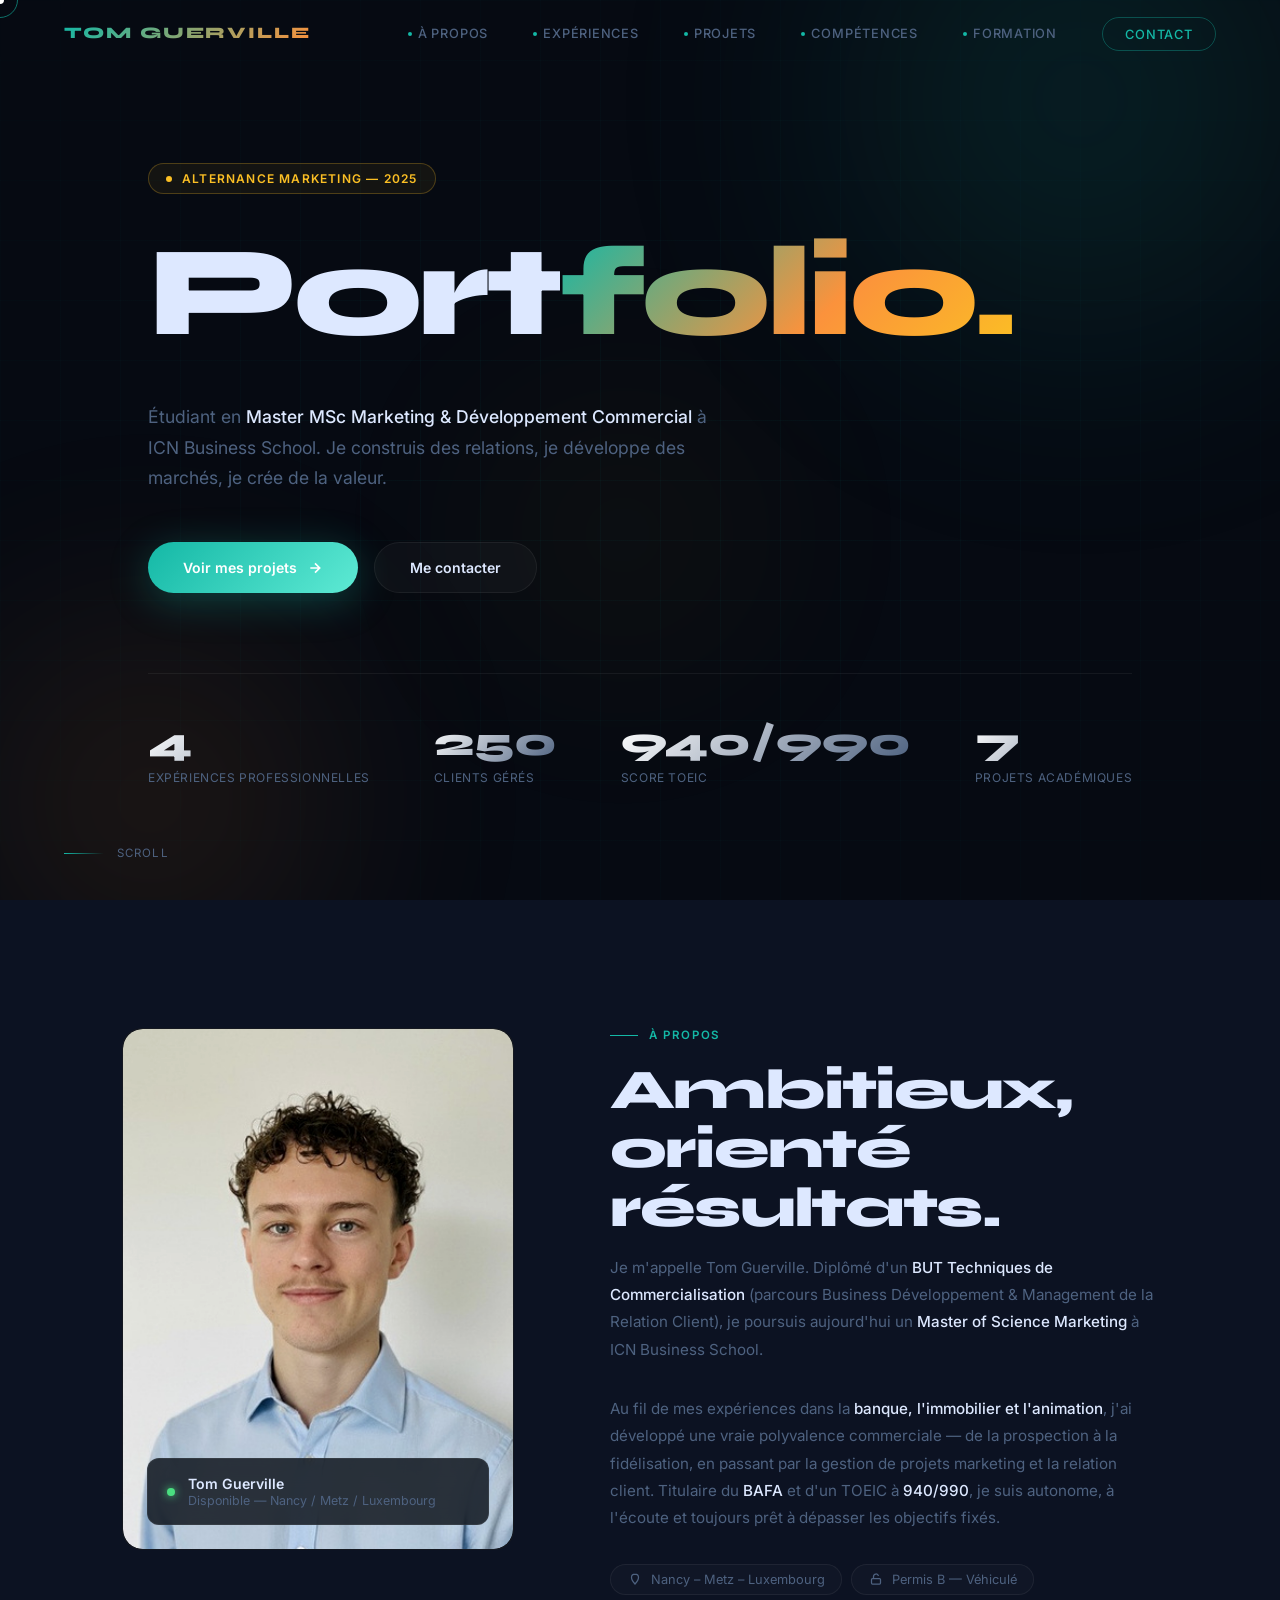
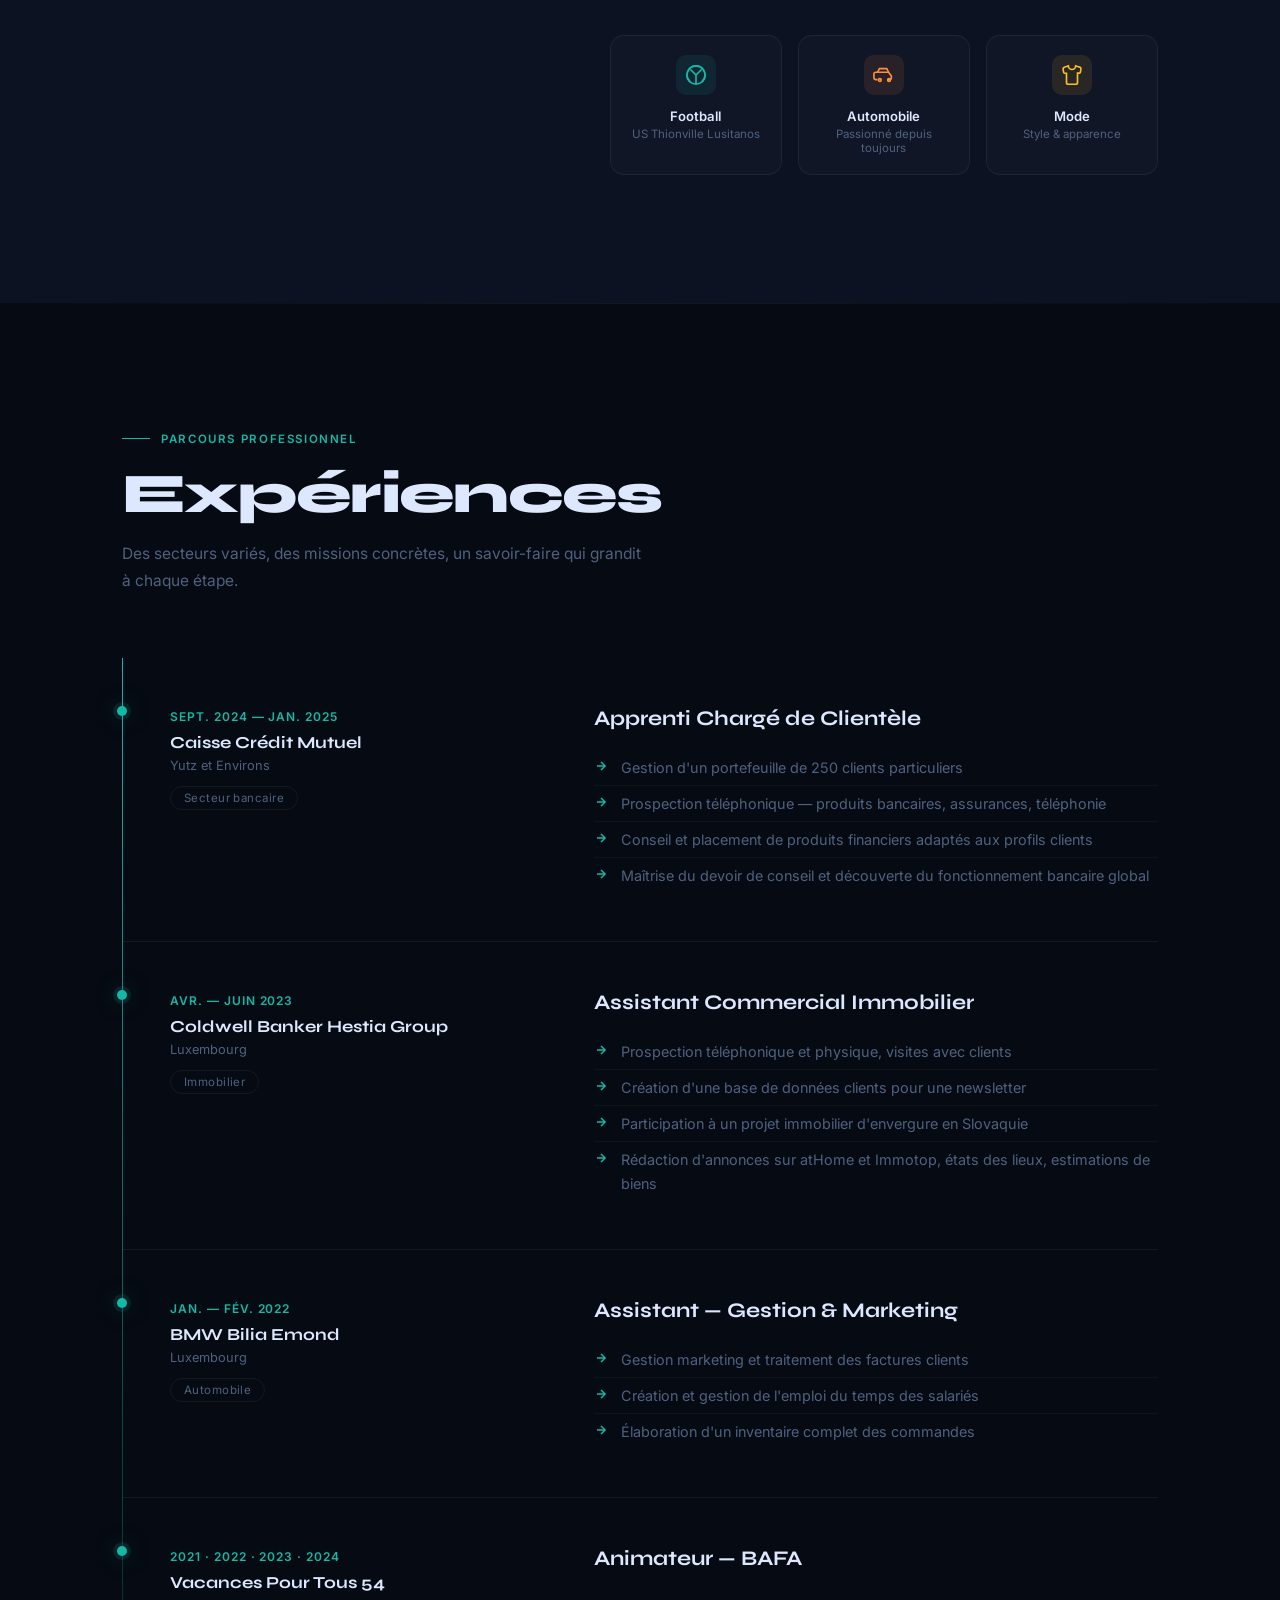
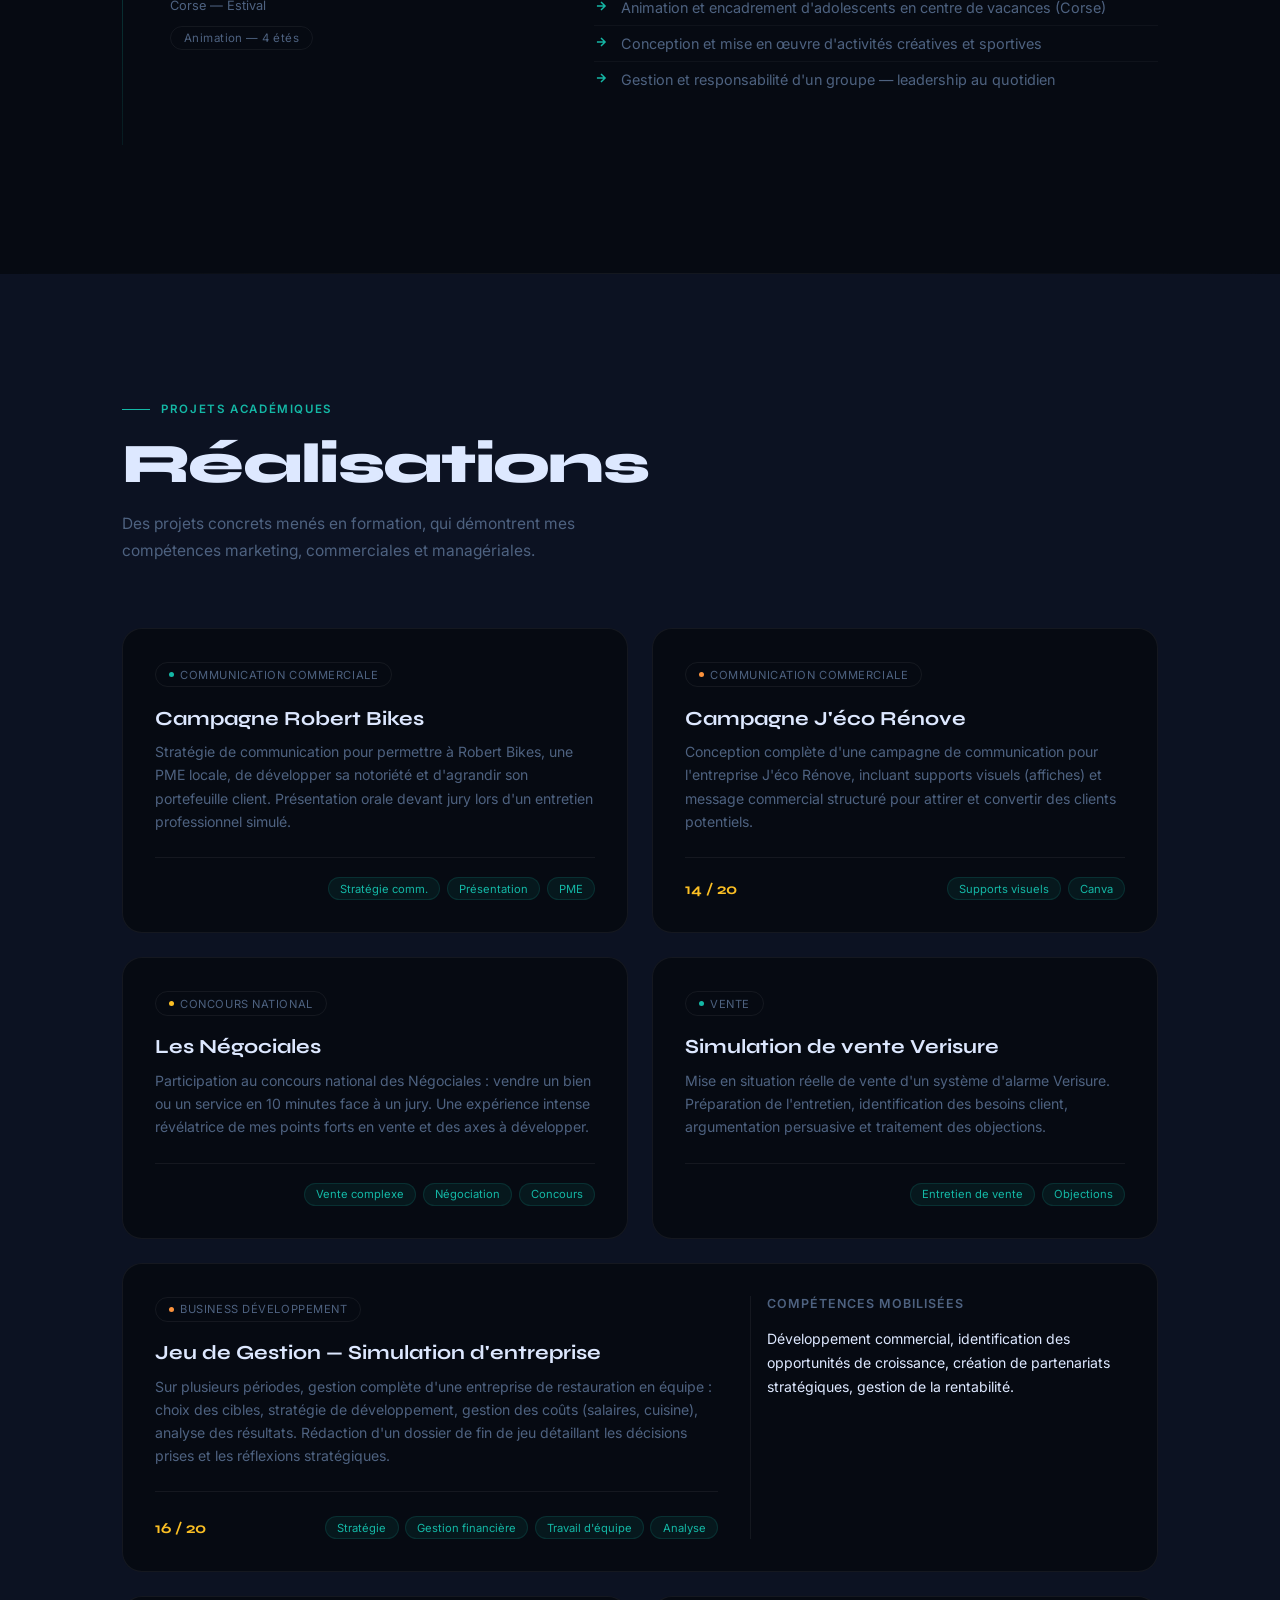
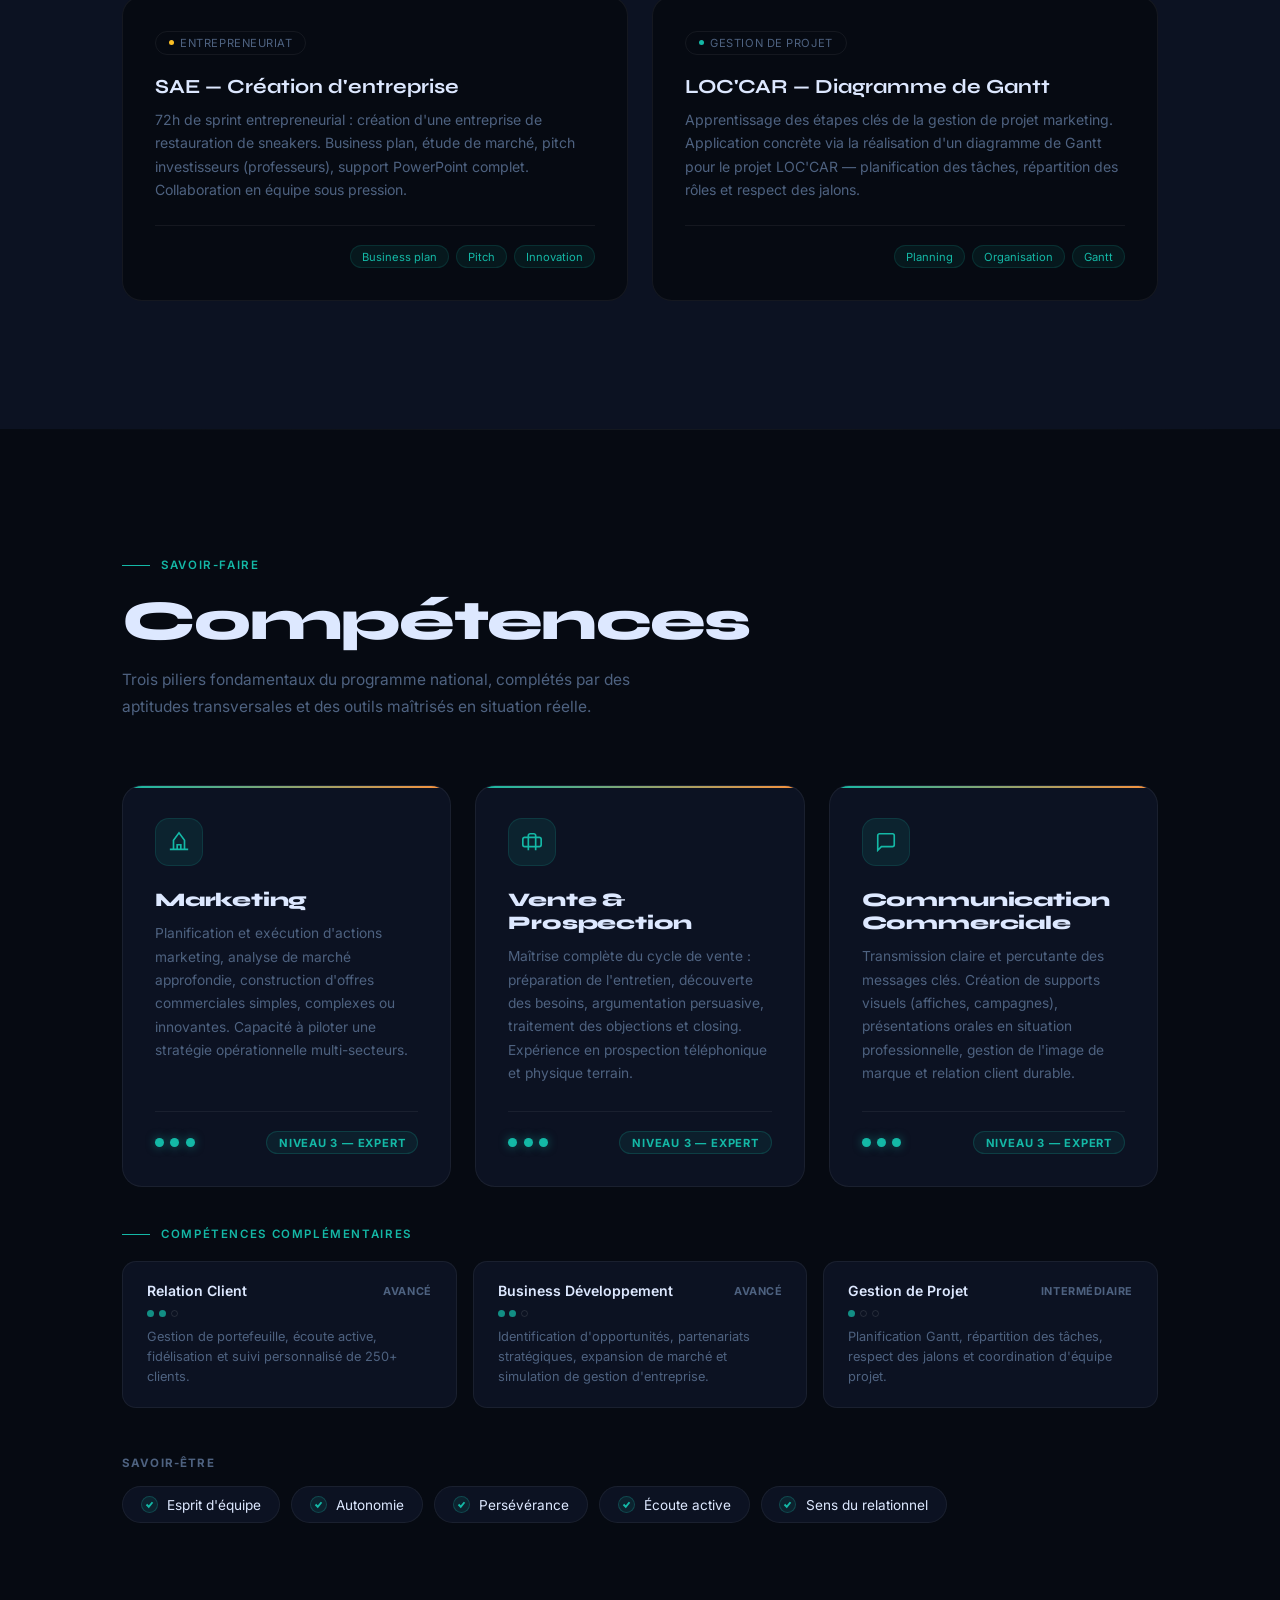
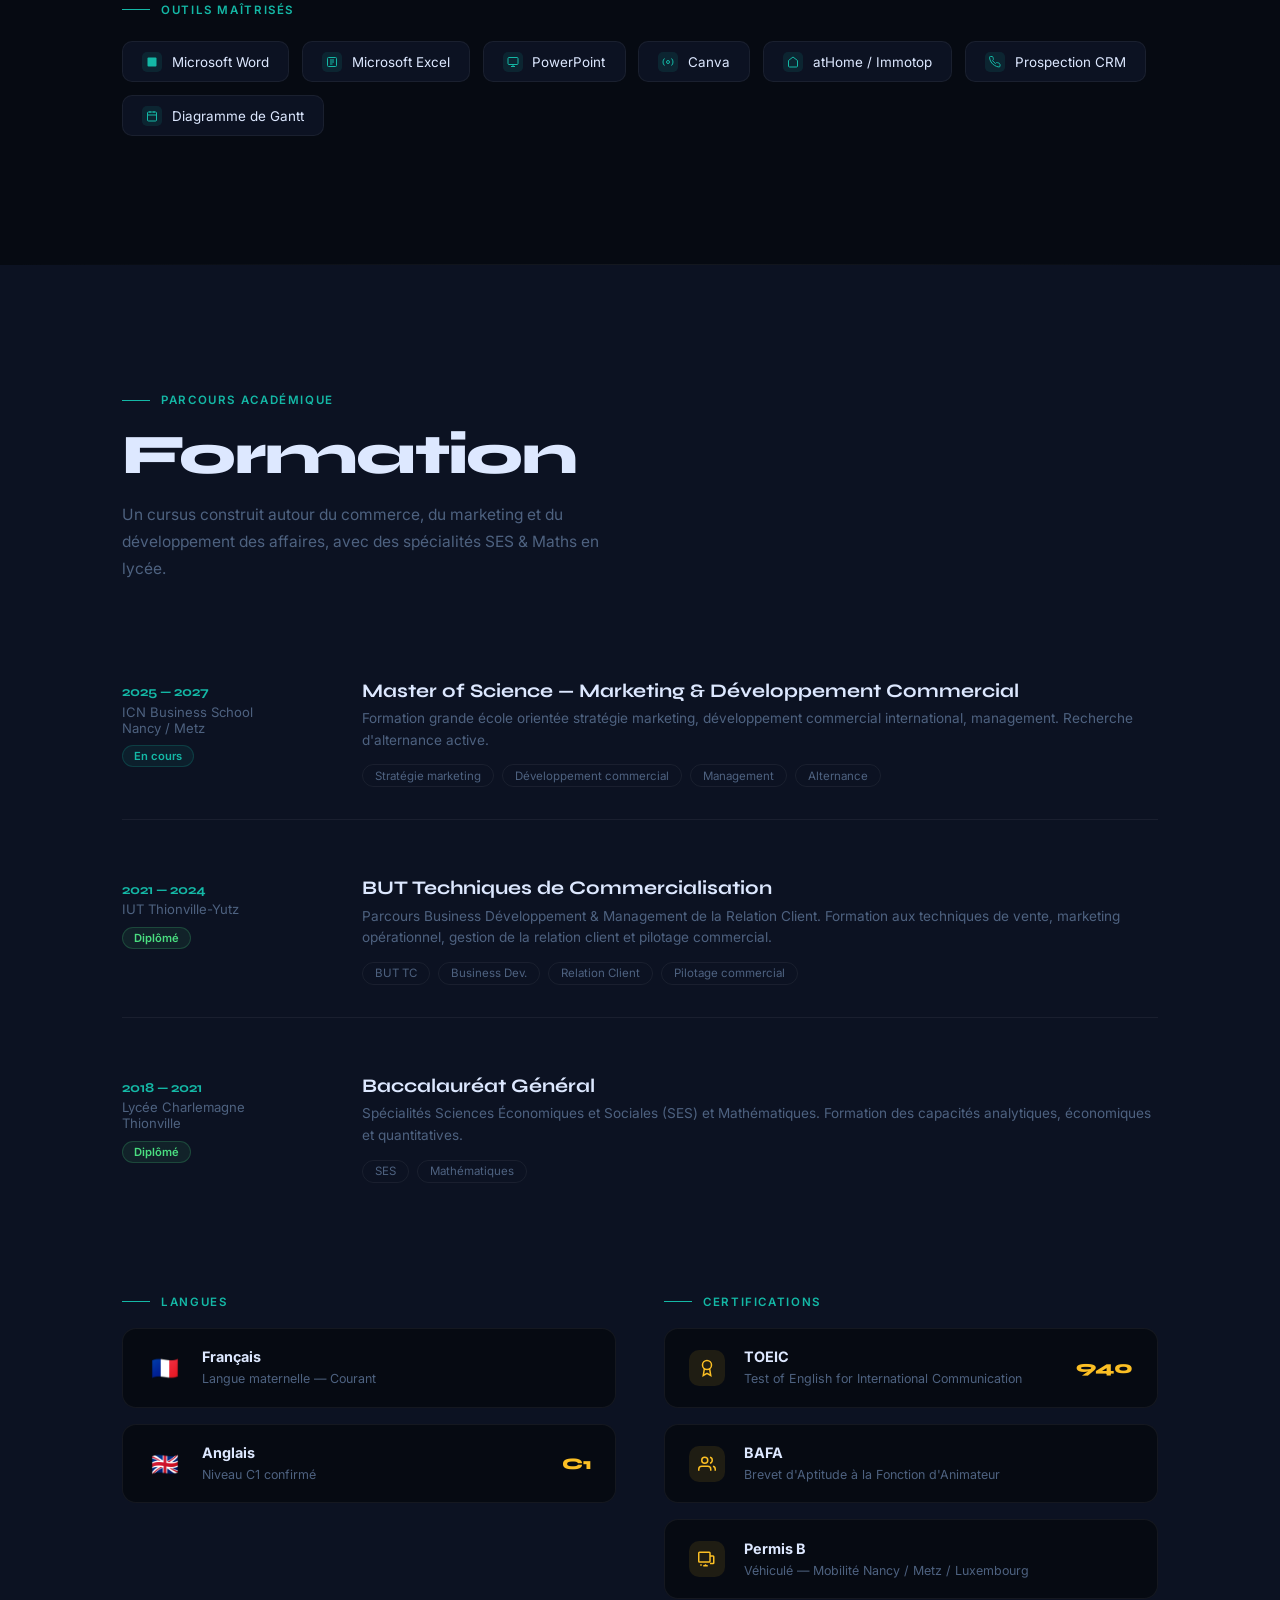
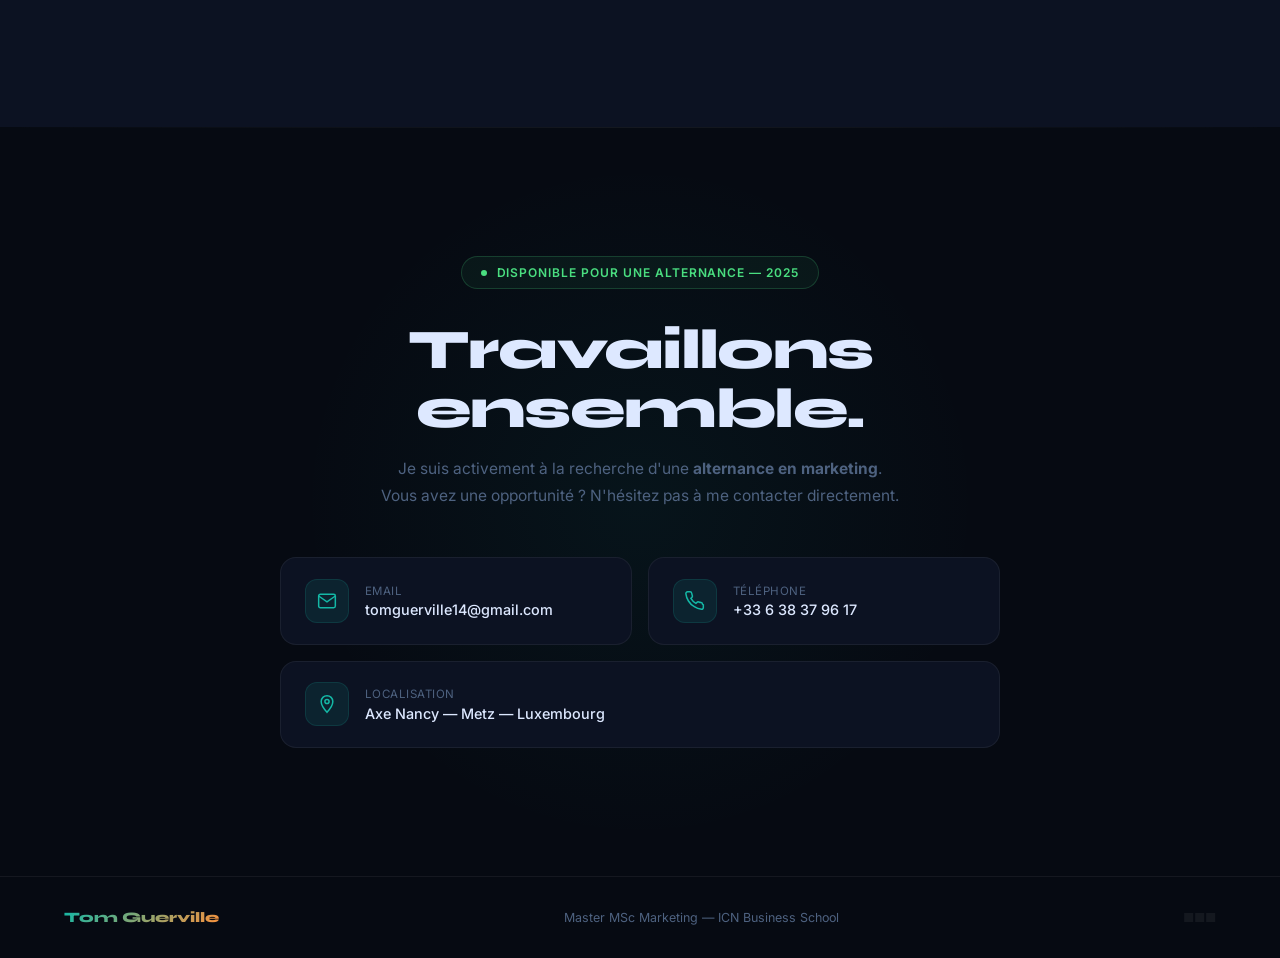
==== index.html @ 5d3872de "Initial commit: portfolio site" ====
<!DOCTYPE html>
<html lang="fr">
<head>
  <meta charset="UTF-8" />
  <meta name="viewport" content="width=device-width, initial-scale=1.0" />
  <title>Tom Guerville — Marketing & Développement Commercial</title>
  <link rel="preconnect" href="https://fonts.googleapis.com" />
  <link rel="preconnect" href="https://fonts.gstatic.com" crossorigin />
  <link href="https://fonts.googleapis.com/css2?family=Syne:wght@400;600;700;800&family=Inter:wght@300;400;500;600&display=swap" rel="stylesheet" />
  <style>
    /* ─── Variables & Reset ─────────────────────────────── */
    *, *::before, *::after { box-sizing: border-box; margin: 0; padding: 0; }
    :root {
      --bg:       #060a12;
      --surface:  #0c1222;
      --border:   rgba(255,255,255,.06);
      --accent:   #14b8a6;
      --accent2:  #fb923c;
      --gold:     #fbbf24;
      --text:     #dde8ff;
      --muted:    #4e6280;
      --ease:     cubic-bezier(.16,1,.3,1);
      --ease2:    cubic-bezier(.22,1,.36,1);
    }
    html { scroll-behavior: smooth; }
    body {
      font-family: 'Inter', sans-serif;
      background: var(--bg);
      color: var(--text);
      overflow-x: hidden;
      cursor: none;
    }

    /* ─── Loader ─────────────────────────────────────────── */
    #loader {
      position: fixed; inset: 0; z-index: 9999;
      background: var(--bg);
      display: flex; align-items: center; justify-content: center;
      transition: opacity .7s var(--ease), visibility .7s;
    }
    #loader.done { opacity: 0; visibility: hidden; }
    .loader-inner { text-align: center; }
    .loader-name {
      font-family: 'Syne', sans-serif;
      font-size: 2.5rem; font-weight: 800;
      letter-spacing: -.03em;
      overflow: hidden; height: 3rem;
    }
    .loader-name span {
      display: inline-block;
      animation: loaderSlide .8s var(--ease) forwards;
      opacity: 0;
    }
    @keyframes loaderSlide {
      from { transform: translateY(100%); opacity: 0; }
      to   { transform: translateY(0);    opacity: 1; }
    }
    .loader-bar-wrap {
      margin-top: 1.5rem;
      width: 200px; height: 2px;
      background: rgba(255,255,255,.08);
      border-radius: 2px; overflow: hidden;
      margin-inline: auto;
    }
    .loader-bar {
      height: 100%;
      background: linear-gradient(90deg, var(--accent), var(--accent2));
      width: 0;
      border-radius: 2px;
      animation: loaderFill 1.2s var(--ease) .3s forwards;
    }
    @keyframes loaderFill { to { width: 100%; } }

    /* ─── Custom Cursor ──────────────────────────────────── */
    #cur { position: fixed; z-index: 9998; pointer-events: none; top:0; left:0;
      width: 8px; height: 8px; background: #fff; border-radius: 50%;
      transform: translate(-50%,-50%); transition: transform .1s; }
    #cur-ring { position: fixed; z-index: 9997; pointer-events: none; top:0; left:0;
      width: 36px; height: 36px;
      border: 1px solid rgba(20,184,166,.6); border-radius: 50%;
      transform: translate(-50%,-50%);
      transition: width .35s var(--ease2), height .35s var(--ease2), border-color .35s, opacity .3s; }
    .hover-state #cur { transform: translate(-50%,-50%) scale(3); background: var(--accent); opacity: .4; }
    .hover-state #cur-ring { width: 56px; height: 56px; border-color: var(--accent); }

    /* ─── Navigation ─────────────────────────────────────── */
    nav {
      position: fixed; top: 0; left: 0; right: 0; z-index: 200;
      padding: 1.4rem 4rem;
      display: flex; align-items: center; justify-content: space-between;
      transition: background .5s, backdrop-filter .5s;
    }
    nav.scrolled {
      background: rgba(6,10,18,.75);
      backdrop-filter: blur(24px);
      border-bottom: 1px solid var(--border);
    }
    .logo {
      font-family: 'Syne', sans-serif; font-weight: 800; font-size: 1rem;
      letter-spacing: .12em; text-transform: uppercase;
      position: relative;
    }
    .logo span { background: linear-gradient(135deg, var(--accent), var(--accent2));
      -webkit-background-clip: text; -webkit-text-fill-color: transparent; }
    nav ul { list-style: none; display: flex; gap: 2.8rem; }
    nav a {
      color: var(--muted); text-decoration: none;
      font-size: .8rem; font-weight: 500; letter-spacing: .06em; text-transform: uppercase;
      transition: color .3s;
    }
    nav a:hover, nav a.active { color: var(--text); }
    .nav-dot {
      display: inline-block; width: 4px; height: 4px; border-radius: 50%;
      background: var(--accent); margin-right: .4rem;
      opacity: 0; transform: scale(0);
      transition: opacity .3s, transform .3s;
      vertical-align: middle; margin-top: -2px;
    }
    nav a.active .nav-dot { opacity: 1; transform: scale(1); }
    .nav-cta {
      padding: .55rem 1.4rem;
      border: 1px solid rgba(20,184,166,.35);
      border-radius: 100px;
      color: var(--accent) !important;
      font-size: .8rem !important;
      transition: background .3s, border-color .3s !important;
    }
    .nav-cta:hover { background: rgba(20,184,166,.1); border-color: var(--accent); }

    /* ─── Hero ───────────────────────────────────────────── */
    #hero {
      min-height: 100vh;
      display: flex; align-items: center; justify-content: center;
      position: relative; overflow: hidden;
      padding: 8rem 4rem 5rem;
    }

    /* Grid lines background */
    .grid-bg {
      position: absolute; inset: 0; pointer-events: none;
      background-image:
        linear-gradient(rgba(20,184,166,.04) 1px, transparent 1px),
        linear-gradient(90deg, rgba(20,184,166,.04) 1px, transparent 1px);
      background-size: 60px 60px;
      mask-image: radial-gradient(ellipse 80% 80% at 50% 50%, black 20%, transparent 100%);
    }

    /* Gradient orbs */
    .orb {
      position: absolute; border-radius: 50%;
      filter: blur(120px); opacity: .18; pointer-events: none; will-change: transform;
    }
    .orb-1 { width: 700px; height: 700px;
      background: radial-gradient(circle, var(--accent), transparent 70%);
      top: -250px; right: -150px; animation: drift1 12s ease-in-out infinite; }
    .orb-2 { width: 500px; height: 500px;
      background: radial-gradient(circle, var(--accent2), transparent 70%);
      bottom: -150px; left: -100px; animation: drift2 15s ease-in-out infinite; }
    .orb-3 { width: 350px; height: 350px;
      background: radial-gradient(circle, var(--gold), transparent 70%);
      top: 40%; left: 35%; opacity: .1; animation: drift3 18s ease-in-out infinite; }
    @keyframes drift1 { 0%,100%{transform:translate(0,0) scale(1)} 50%{transform:translate(-30px,40px) scale(1.08)} }
    @keyframes drift2 { 0%,100%{transform:translate(0,0) scale(1)} 50%{transform:translate(40px,-30px) scale(1.05)} }
    @keyframes drift3 { 0%,100%{transform:translate(0,0)} 33%{transform:translate(20px,-20px)} 66%{transform:translate(-20px,20px)} }

    .hero-inner { position: relative; z-index: 1; max-width: 1000px; }

    .hero-badge {
      display: inline-flex; align-items: center; gap: .6rem;
      padding: .45rem 1.1rem;
      border: 1px solid rgba(251,191,36,.25);
      border-radius: 100px;
      background: rgba(251,191,36,.06);
      color: var(--gold);
      font-size: .75rem; font-weight: 600; letter-spacing: .1em; text-transform: uppercase;
      margin-bottom: 2.5rem;
      clip-path: inset(0 100% 0 0);
      animation: revealRight .9s var(--ease) .8s forwards;
    }
    .pulse-dot {
      width: 6px; height: 6px; border-radius: 50%; background: var(--gold);
      animation: pulseDot 2s ease-in-out infinite;
    }
    @keyframes pulseDot { 0%,100%{opacity:1;transform:scale(1)} 50%{opacity:.3;transform:scale(.6)} }
    @keyframes revealRight { to { clip-path: inset(0 0% 0 0); } }

    /* Split text hero */
    h1 {
      font-family: 'Syne', sans-serif;
      font-size: clamp(4rem, 10vw, 8.5rem);
      font-weight: 800; line-height: .92;
      letter-spacing: -.04em;
    }
    .word { display: inline-block; overflow: hidden; }
    .word-inner {
      display: inline-block;
      transform: translateY(110%);
      animation: wordUp .9s var(--ease) forwards;
    }
    .word:nth-child(1) .word-inner { animation-delay: .9s; }
    .word:nth-child(2) .word-inner { animation-delay: 1.0s; }
    .word:nth-child(3) .word-inner { animation-delay: 1.1s; color: transparent;
      -webkit-text-stroke: 1px rgba(255,255,255,.3); }
    @keyframes wordUp { to { transform: translateY(0); } }

    .grad { background: linear-gradient(135deg, var(--accent) 0%, var(--accent2) 60%, var(--gold) 100%);
      -webkit-background-clip: text; -webkit-text-fill-color: transparent; }

    .hero-sub {
      margin-top: 2rem; font-size: 1.1rem; color: var(--muted); line-height: 1.75;
      max-width: 580px;
      opacity: 0; transform: translateY(20px);
      animation: fadeUp .8s var(--ease) 1.3s forwards;
    }
    .hero-sub strong { color: var(--text); font-weight: 500; }

    .hero-ctas {
      margin-top: 3rem; display: flex; gap: 1rem; flex-wrap: wrap;
      opacity: 0; animation: fadeUp .8s var(--ease) 1.5s forwards;
    }

    /* Magnetic button base */
    .btn {
      display: inline-flex; align-items: center; gap: .6rem;
      padding: 1rem 2.2rem; border-radius: 100px;
      font-size: .88rem; font-weight: 600; text-decoration: none;
      transition: box-shadow .4s, transform .3s;
      position: relative; overflow: hidden;
    }
    .btn-primary {
      background: linear-gradient(135deg, var(--accent), #5eead4);
      color: #fff;
      box-shadow: 0 8px 40px rgba(20,184,166,.3);
    }
    .btn-primary::before {
      content: ''; position: absolute; inset: 0;
      background: linear-gradient(135deg, #5eead4, var(--accent));
      opacity: 0; transition: opacity .4s;
    }
    .btn-primary:hover::before { opacity: 1; }
    .btn-primary:hover { box-shadow: 0 20px 60px rgba(20,184,166,.5); }
    .btn span { position: relative; z-index: 1; }
    .btn svg { position: relative; z-index: 1; transition: transform .3s var(--ease); }
    .btn:hover svg { transform: translateX(4px); }
    .btn-ghost {
      border: 1px solid var(--border);
      color: var(--text);
      background: rgba(255,255,255,.03);
      transition: border-color .3s, background .3s, transform .3s;
    }
    .btn-ghost:hover { border-color: rgba(255,255,255,.18); background: rgba(255,255,255,.06); transform: translateY(-2px); }

    /* Hero stats */
    .hero-stats {
      margin-top: 5rem; display: flex; gap: 4rem; flex-wrap: wrap;
      opacity: 0; animation: fadeUp .8s var(--ease) 1.7s forwards;
      padding-top: 3rem;
      border-top: 1px solid var(--border);
    }
    .stat-num {
      font-family: 'Syne', sans-serif; font-size: 2.5rem; font-weight: 800;
      background: linear-gradient(135deg, #fff, var(--muted));
      -webkit-background-clip: text; -webkit-text-fill-color: transparent;
      line-height: 1;
    }
    .stat-label { font-size: .75rem; color: var(--muted); margin-top: .5rem; letter-spacing: .05em; text-transform: uppercase; }

    .scroll-hint {
      position: absolute; bottom: 2.5rem; left: 4rem;
      display: flex; align-items: center; gap: .8rem;
      color: var(--muted); font-size: .72rem; letter-spacing: .1em; text-transform: uppercase;
      opacity: 0; animation: fadeUp .6s var(--ease) 2s forwards;
    }
    .scroll-line {
      width: 40px; height: 1px;
      background: linear-gradient(90deg, var(--accent), transparent);
      animation: scrollAnim 2s ease-in-out infinite;
    }
    @keyframes scrollAnim { 0%,100%{transform:scaleX(.3);opacity:.5} 50%{transform:scaleX(1);opacity:1} }

    /* ─── Common Section Styles ──────────────────────────── */
    .section-inner { max-width: 1100px; margin-inline: auto; padding: 8rem 2rem; }

    .section-eyebrow {
      display: flex; align-items: center; gap: .7rem;
      margin-bottom: 1.2rem;
      color: var(--accent); font-size: .72rem; font-weight: 600; letter-spacing: .14em; text-transform: uppercase;
    }
    .eyebrow-line { width: 28px; height: 1px; background: var(--accent); }

    .section-h {
      font-family: 'Syne', sans-serif;
      font-size: clamp(2.2rem, 5vw, 3.5rem);
      font-weight: 800; letter-spacing: -.03em; line-height: 1.05;
      margin-bottom: 1rem;
    }
    .section-sub {
      color: var(--muted); font-size: .97rem; line-height: 1.75;
      max-width: 520px; margin-bottom: 4rem;
    }

    /* Clip-path reveal animations */
    .clip-reveal {
      clip-path: inset(0 0 100% 0);
      transition: clip-path .9s var(--ease);
    }
    .clip-reveal.visible { clip-path: inset(0 0 0% 0); }

    .fade-up {
      opacity: 0; transform: translateY(40px);
      transition: opacity .8s var(--ease), transform .8s var(--ease);
    }
    .fade-up.visible { opacity: 1; transform: translateY(0); }

    .fade-left {
      opacity: 0; transform: translateX(-30px);
      transition: opacity .8s var(--ease), transform .8s var(--ease);
    }
    .fade-left.visible { opacity: 1; transform: translateX(0); }

    .fade-right {
      opacity: 0; transform: translateX(30px);
      transition: opacity .8s var(--ease), transform .8s var(--ease);
    }
    .fade-right.visible { opacity: 1; transform: translateX(0); }

    .scale-in {
      opacity: 0; transform: scale(.92);
      transition: opacity .7s var(--ease), transform .7s var(--ease);
    }
    .scale-in.visible { opacity: 1; transform: scale(1); }

    @keyframes fadeUp {
      from { opacity: 0; transform: translateY(24px); }
      to   { opacity: 1; transform: translateY(0); }
    }

    /* ─── About ──────────────────────────────────────────── */
    #about { background: var(--surface); }
    .about-grid { display: grid; grid-template-columns: 5fr 7fr; gap: 6rem; align-items: start; }

    .about-visual {
      position: sticky; top: 6rem;
    }
    .about-card {
      aspect-ratio: 3/4;
      border-radius: 20px;
      border: 1px solid var(--border);
      background: var(--bg);
      display: flex; flex-direction: column; align-items: center; justify-content: center;
      position: relative; overflow: hidden;
    }
    .about-card::before {
      content: '';
      position: absolute; inset: 0;
      background: radial-gradient(ellipse at top, rgba(20,184,166,.12), transparent 60%);
    }
    .about-monogram {
      font-family: 'Syne', sans-serif;
      font-size: 7rem; font-weight: 800;
      color: rgba(20,184,166,.12); line-height: 1;
      letter-spacing: -.05em; position: relative;
    }
    .about-photo {
      width: 100%; height: 100%;
      object-fit: cover; object-position: center top;
      position: absolute; inset: 0;
      border-radius: inherit;
      filter: grayscale(15%) contrast(1.05);
      transition: filter .4s;
    }
    .about-card:hover .about-photo { filter: grayscale(0%) contrast(1.1); }
    .about-card-tag {
      position: absolute; bottom: 1.5rem; left: 1.5rem; right: 1.5rem;
      padding: 1rem 1.2rem;
      background: rgba(6,10,18,.8);
      border: 1px solid var(--border);
      border-radius: 12px;
      backdrop-filter: blur(12px);
      display: flex; align-items: center; gap: .8rem;
    }
    .tag-dot { width: 8px; height: 8px; border-radius: 50%; background: #4ade80; flex-shrink: 0;
      box-shadow: 0 0 8px #4ade80; animation: pulseDot 2s infinite; }
    .tag-text { font-size: .82rem; }
    .tag-text strong { display: block; font-weight: 600; font-size: .88rem; }
    .tag-text span { color: var(--muted); font-size: .78rem; }

    .about-text-block { color: var(--muted); line-height: 1.8; font-size: .95rem; margin-bottom: 2rem; }
    .about-text-block strong { color: var(--text); font-weight: 500; }

    .about-pills { display: flex; flex-wrap: wrap; gap: .6rem; margin-top: 2rem; }
    .pill {
      display: flex; align-items: center; gap: .5rem;
      padding: .4rem 1rem;
      border-radius: 100px;
      border: 1px solid var(--border);
      background: rgba(255,255,255,.02);
      font-size: .8rem; color: var(--muted);
    }
    .pill-icon { width: 16px; height: 16px; display: flex; align-items: center; justify-content: center; }

    /* Interests */
    .interests-grid { display: grid; grid-template-columns: 1fr 1fr 1fr; gap: 1rem; margin-top: 2.5rem; }
    .interest-card {
      border: 1px solid var(--border);
      border-radius: 14px;
      padding: 1.2rem;
      background: rgba(255,255,255,.02);
      transition: border-color .3s, background .3s, transform .3s var(--ease);
      text-align: center;
    }
    .interest-card:hover { border-color: rgba(20,184,166,.3); background: rgba(20,184,166,.04); transform: translateY(-3px); }
    .interest-icon {
      width: 40px; height: 40px; border-radius: 10px;
      display: flex; align-items: center; justify-content: center;
      margin: 0 auto .8rem;
      font-size: 1.2rem;
    }
    .interest-name { font-size: .82rem; font-weight: 600; color: var(--text); }

    /* ─── Experience ─────────────────────────────────────── */
    #experience { background: var(--bg); }

    .timeline { position: relative; }
    .timeline::before {
      content: '';
      position: absolute; left: 0; top: 0; bottom: 0; width: 1px;
      background: linear-gradient(to bottom, var(--accent) 0%, rgba(20,184,166,.1) 100%);
    }

    .tl-item {
      display: grid; grid-template-columns: 2fr 3fr;
      gap: 3rem; padding: 3rem 0 3rem 3rem;
      position: relative;
      border-bottom: 1px solid var(--border);
      opacity: 0; transform: translateY(30px);
      transition: opacity .8s var(--ease), transform .8s var(--ease);
    }
    .tl-item:last-child { border-bottom: none; }
    .tl-item.visible { opacity: 1; transform: translateY(0); }
    .tl-item::before {
      content: '';
      position: absolute; left: -5px; top: 3rem;
      width: 10px; height: 10px; border-radius: 50%;
      background: var(--accent);
      box-shadow: 0 0 0 4px rgba(20,184,166,.12), 0 0 24px rgba(20,184,166,.4);
    }

    .tl-meta { padding-top: .2rem; }
    .tl-date {
      font-size: .75rem; color: var(--accent); font-weight: 600;
      letter-spacing: .08em; text-transform: uppercase;
      margin-bottom: .5rem;
    }
    .tl-company {
      font-family: 'Syne', sans-serif; font-size: 1.05rem; font-weight: 700;
      margin-bottom: .3rem;
    }
    .tl-location { font-size: .8rem; color: var(--muted); }
    .tl-sector {
      display: inline-block; margin-top: .8rem;
      padding: .25rem .8rem; border-radius: 100px;
      border: 1px solid var(--border);
      font-size: .72rem; color: var(--muted); letter-spacing: .04em;
    }

    .tl-content .tl-role {
      font-family: 'Syne', sans-serif; font-size: 1.3rem; font-weight: 700;
      margin-bottom: 1.2rem;
    }
    .tl-list { list-style: none; }
    .tl-list li {
      display: flex; gap: .8rem; align-items: flex-start;
      color: var(--muted); font-size: .9rem; line-height: 1.65;
      padding: .35rem 0;
      border-bottom: 1px solid rgba(255,255,255,.04);
    }
    .tl-list li:last-child { border-bottom: none; }
    .tl-arrow {
      width: 14px; height: 14px; flex-shrink: 0; margin-top: .2rem;
      color: var(--accent);
    }

    /* ─── Projects ───────────────────────────────────────── */
    #projects { background: var(--surface); }

    .projects-grid {
      display: grid;
      grid-template-columns: 1fr 1fr;
      gap: 1.5rem;
    }

    .proj-card {
      border: 1px solid var(--border);
      border-radius: 20px;
      padding: 2rem;
      background: var(--bg);
      position: relative; overflow: hidden;
      cursor: none;
      transition: border-color .4s, box-shadow .4s;
      opacity: 0; transform: translateY(30px);
      transition: opacity .7s var(--ease), transform .7s var(--ease), border-color .4s, box-shadow .4s;
    }
    .proj-card.visible { opacity: 1; transform: translateY(0); }
    .proj-card:hover { border-color: rgba(20,184,166,.3); box-shadow: 0 30px 80px rgba(0,0,0,.4); }

    /* Card hover spotlight */
    .proj-card::before {
      content: '';
      position: absolute;
      width: 300px; height: 300px; border-radius: 50%;
      background: radial-gradient(circle, rgba(20,184,166,.08), transparent 70%);
      pointer-events: none;
      transform: translate(-50%,-50%);
      opacity: 0; transition: opacity .4s;
      left: var(--mx, 50%); top: var(--my, 50%);
    }
    .proj-card:hover::before { opacity: 1; }

    .proj-tag {
      display: inline-flex; align-items: center; gap: .4rem;
      padding: .28rem .8rem; border-radius: 100px;
      border: 1px solid var(--border);
      font-size: .7rem; color: var(--muted); letter-spacing: .05em; text-transform: uppercase;
      margin-bottom: 1.2rem;
    }
    .proj-tag-dot { width: 5px; height: 5px; border-radius: 50%; }

    .proj-title {
      font-family: 'Syne', sans-serif; font-size: 1.25rem; font-weight: 700;
      margin-bottom: .6rem; line-height: 1.2;
    }
    .proj-desc { color: var(--muted); font-size: .88rem; line-height: 1.65; margin-bottom: 1.5rem; }

    .proj-footer {
      display: flex; align-items: center; justify-content: space-between;
      padding-top: 1.2rem; border-top: 1px solid var(--border);
    }
    .proj-score {
      font-family: 'Syne', sans-serif;
      font-size: .95rem; font-weight: 700; color: var(--gold);
    }
    .proj-skills { display: flex; flex-wrap: wrap; gap: .4rem; }
    .proj-skill {
      padding: .22rem .7rem; border-radius: 100px;
      background: rgba(20,184,166,.08);
      border: 1px solid rgba(20,184,166,.15);
      font-size: .7rem; color: var(--accent);
    }

    .proj-card.large { grid-column: 1 / -1; }
    .proj-card.large .proj-inner { display: grid; grid-template-columns: 3fr 2fr; gap: 2rem; }

    /* ─── Skills — Redesign ─────────────────────────────── */
    #skills { background: var(--bg); }

    /* Pillar cards — 3 main competences */
    .sk-pillars {
      display: grid; grid-template-columns: repeat(3,1fr); gap: 1.5rem;
      margin-bottom: 2.5rem;
    }
    .sk-pillar {
      border: 1px solid var(--border); border-radius: 20px;
      padding: 2rem; background: var(--surface);
      position: relative; overflow: hidden;
      display: flex; flex-direction: column;
      opacity: 0; transform: translateY(24px);
      transition: opacity .8s var(--ease), transform .8s var(--ease), border-color .4s, box-shadow .4s;
    }
    .sk-pillar.visible { opacity: 1; transform: translateY(0); }
    .sk-pillar::before {
      content: ''; position: absolute; top: 0; left: 0; right: 0; height: 2px;
      background: linear-gradient(90deg, var(--accent), var(--accent2));
    }
    .sk-pillar:hover { border-color: rgba(20,184,166,.35); box-shadow: 0 24px 64px rgba(0,0,0,.5); }

    .sk-pillar-icon {
      width: 48px; height: 48px; border-radius: 14px;
      background: rgba(20,184,166,.1); border: 1px solid rgba(20,184,166,.15);
      display: flex; align-items: center; justify-content: center;
      margin-bottom: 1.4rem;
    }
    .sk-pillar-name {
      font-family: 'Syne', sans-serif; font-size: 1.2rem; font-weight: 800;
      margin-bottom: .7rem; letter-spacing: -.01em;
    }
    .sk-pillar-desc {
      font-size: .86rem; color: var(--muted); line-height: 1.7;
      flex: 1; margin-bottom: 1.6rem;
    }
    .sk-pillar-footer {
      border-top: 1px solid var(--border); padding-top: 1.2rem;
      display: flex; align-items: center; justify-content: space-between;
    }
    .sk-dots { display: flex; gap: .4rem; }
    .sk-dot {
      width: 9px; height: 9px; border-radius: 50%;
      background: var(--accent); box-shadow: 0 0 10px rgba(20,184,166,.5);
    }
    .sk-dot.empty {
      background: transparent; border: 1.5px solid rgba(255,255,255,.1); box-shadow: none;
    }
    .sk-level-badge {
      font-size: .7rem; font-weight: 700; letter-spacing: .07em; text-transform: uppercase;
      color: var(--accent); padding: .22rem .75rem; border-radius: 100px;
      background: rgba(20,184,166,.08); border: 1px solid rgba(20,184,166,.2);
    }

    /* Secondary skills grid */
    .sk-secondary {
      display: grid; grid-template-columns: repeat(3,1fr); gap: 1rem;
      margin-bottom: 3rem;
    }
    .sk-sec-item {
      border: 1px solid var(--border); border-radius: 14px;
      padding: 1.3rem 1.5rem; background: var(--surface);
      opacity: 0; transform: translateY(14px);
      transition: opacity .6s var(--ease), transform .6s var(--ease), border-color .3s;
    }
    .sk-sec-item.visible { opacity: 1; transform: translateY(0); }
    .sk-sec-item:hover { border-color: rgba(20,184,166,.2); }
    .sk-sec-header { display: flex; align-items: center; justify-content: space-between; margin-bottom: .7rem; }
    .sk-sec-name { font-size: .88rem; font-weight: 600; }
    .sk-sec-lvl { font-size: .68rem; font-weight: 700; letter-spacing: .05em; text-transform: uppercase; color: var(--muted); }
    .sk-mini-dots { display: flex; gap: .3rem; margin-bottom: .6rem; }
    .sk-mini-dot { width: 7px; height: 7px; border-radius: 50%; background: rgba(20,184,166,.75); }
    .sk-mini-dot.empty { background: transparent; border: 1.5px solid rgba(255,255,255,.1); }
    .sk-sec-desc { font-size: .8rem; color: var(--muted); line-height: 1.55; }

    /* Soft skills row */
    .sk-soft-wrap { margin-bottom: 3.5rem; }
    .sk-soft-label {
      font-size: .72rem; font-weight: 700; letter-spacing: .1em; text-transform: uppercase;
      color: var(--muted); margin-bottom: 1rem;
    }
    .sk-soft-row { display: flex; flex-wrap: wrap; gap: .7rem; }
    .sk-soft-tag {
      display: flex; align-items: center; gap: .6rem;
      padding: .55rem 1.1rem; border-radius: 100px;
      border: 1px solid var(--border); background: var(--surface);
      font-size: .85rem; color: var(--text);
      opacity: 0; transform: translateY(10px);
      transition: opacity .5s var(--ease), transform .5s var(--ease), border-color .3s;
    }
    .sk-soft-tag.visible { opacity: 1; transform: translateY(0); }
    .sk-soft-tag:hover { border-color: rgba(20,184,166,.3); }
    .sk-soft-check {
      width: 17px; height: 17px; border-radius: 50%;
      background: rgba(20,184,166,.1); border: 1px solid rgba(20,184,166,.25);
      display: flex; align-items: center; justify-content: center; flex-shrink: 0;
    }

    /* Tools */
    .tools-section { margin-top: 5rem; }
    .tools-wrap { display: flex; flex-wrap: wrap; gap: .8rem; margin-top: 1.5rem; }
    .tool-chip {
      display: flex; align-items: center; gap: .6rem;
      padding: .6rem 1.2rem;
      border: 1px solid var(--border);
      border-radius: 10px;
      font-size: .84rem; color: var(--text);
      background: var(--surface);
      transition: border-color .3s, transform .3s, box-shadow .3s;
      opacity: 0; transform: scale(.9);
      transition: opacity .5s var(--ease), transform .5s var(--ease), border-color .3s, box-shadow .3s;
    }
    .tool-chip.visible { opacity: 1; transform: scale(1); }
    .tool-chip:hover { border-color: rgba(20,184,166,.4); transform: translateY(-3px) scale(1.02); box-shadow: 0 8px 24px rgba(0,0,0,.3); }
    .tool-chip-icon {
      width: 20px; height: 20px; display: flex; align-items: center; justify-content: center;
      background: rgba(20,184,166,.12); border-radius: 5px; flex-shrink: 0;
    }

    /* ─── Education ──────────────────────────────────────── */
    #education { background: var(--surface); }

    .edu-timeline { display: flex; flex-direction: column; gap: 1.5rem; }
    .edu-item {
      display: grid; grid-template-columns: 200px 1fr;
      gap: 2.5rem; align-items: start;
      padding: 2rem 0; border-bottom: 1px solid var(--border);
      opacity: 0; transform: translateY(20px);
      transition: opacity .7s var(--ease), transform .7s var(--ease);
    }
    .edu-item:last-child { border-bottom: none; }
    .edu-item.visible { opacity: 1; transform: translateY(0); }
    .edu-year { font-family: 'Syne', sans-serif; font-size: .85rem; font-weight: 700; color: var(--accent); padding-top: .3rem; }
    .edu-school { font-size: .82rem; color: var(--muted); margin-top: .2rem; }
    .edu-status {
      display: inline-flex; align-items: center; gap: .4rem;
      margin-top: .6rem; padding: .2rem .7rem; border-radius: 100px;
      font-size: .7rem; font-weight: 600;
    }
    .edu-status.done { background: rgba(74,222,128,.08); border: 1px solid rgba(74,222,128,.2); color: #4ade80; }
    .edu-status.current { background: rgba(20,184,166,.08); border: 1px solid rgba(20,184,166,.2); color: var(--accent); }
    .edu-degree { font-family: 'Syne', sans-serif; font-size: 1.2rem; font-weight: 700; margin-bottom: .4rem; }
    .edu-spec { font-size: .85rem; color: var(--muted); line-height: 1.6; margin-bottom: .8rem; }
    .edu-tags { display: flex; flex-wrap: wrap; gap: .5rem; }
    .edu-tag {
      padding: .22rem .75rem; border-radius: 100px;
      border: 1px solid var(--border); font-size: .72rem; color: var(--muted);
    }

    /* Languages & Certs */
    .lang-cert-grid { display: grid; grid-template-columns: 1fr 1fr; gap: 3rem; margin-top: 5rem; }

    .lang-row { display: flex; flex-direction: column; gap: 1rem; }
    .lang-item {
      display: flex; align-items: center; gap: 1.2rem;
      padding: 1.2rem 1.5rem;
      border: 1px solid var(--border); border-radius: 14px;
      background: var(--bg);
      opacity: 0; transform: translateX(-20px);
      transition: opacity .6s var(--ease), transform .6s var(--ease), border-color .3s;
    }
    .lang-item.visible { opacity: 1; transform: translateX(0); }
    .lang-item:hover { border-color: rgba(20,184,166,.25); }
    .lang-flag {
      width: 36px; height: 36px; border-radius: 50%; overflow: hidden;
      display: flex; align-items: center; justify-content: center;
      font-size: 1.4rem; flex-shrink: 0;
    }
    .lang-info strong { display: block; font-size: .9rem; margin-bottom: .15rem; }
    .lang-info span { font-size: .78rem; color: var(--muted); }

    .cert-list { display: flex; flex-direction: column; gap: 1rem; }
    .cert-item {
      display: flex; align-items: center; gap: 1.2rem;
      padding: 1.2rem 1.5rem;
      border: 1px solid var(--border); border-radius: 14px;
      background: var(--bg);
      opacity: 0; transform: translateX(20px);
      transition: opacity .6s var(--ease), transform .6s var(--ease), border-color .3s;
    }
    .cert-item.visible { opacity: 1; transform: translateX(0); }
    .cert-item:hover { border-color: rgba(251,191,36,.25); }
    .cert-icon-box {
      width: 36px; height: 36px; border-radius: 10px;
      display: flex; align-items: center; justify-content: center;
      background: rgba(251,191,36,.1); flex-shrink: 0;
    }
    .cert-info strong { display: block; font-size: .9rem; margin-bottom: .15rem; }
    .cert-info span { font-size: .78rem; color: var(--muted); }
    .cert-score { margin-left: auto; font-family: 'Syne', sans-serif; font-size: 1.1rem; font-weight: 800; color: var(--gold); }

    /* ─── Contact ────────────────────────────────────────── */
    #contact { background: var(--bg); position: relative; overflow: hidden; }
    #contact::before {
      content: '';
      position: absolute; left: 50%; top: 50%;
      transform: translate(-50%,-50%);
      width: 800px; height: 800px; border-radius: 50%;
      background: radial-gradient(circle, rgba(20,184,166,.06), transparent 60%);
      pointer-events: none;
    }

    .contact-inner { text-align: center; max-width: 720px; margin-inline: auto; position: relative; z-index: 1; }

    .contact-availability {
      display: inline-flex; align-items: center; gap: .6rem;
      padding: .5rem 1.2rem; border-radius: 100px;
      border: 1px solid rgba(74,222,128,.2);
      background: rgba(74,222,128,.06);
      color: #4ade80; font-size: .75rem; font-weight: 600; letter-spacing: .08em;
      text-transform: uppercase; margin-bottom: 2rem;
    }
    .avail-dot { width: 6px; height: 6px; border-radius: 50%; background: #4ade80;
      animation: pulseDot 2s infinite; }

    .contact-links {
      display: grid; grid-template-columns: 1fr 1fr; gap: 1rem; margin-top: 3rem; text-align: left;
    }
    .contact-link {
      display: flex; align-items: center; gap: 1rem;
      padding: 1.3rem 1.5rem;
      border: 1px solid var(--border); border-radius: 16px;
      text-decoration: none; color: var(--text);
      background: var(--surface);
      transition: border-color .3s, transform .3s var(--ease), box-shadow .3s;
      opacity: 0; transform: translateY(20px);
      transition: opacity .6s var(--ease), transform .6s var(--ease), border-color .3s, box-shadow .3s;
    }
    .contact-link.visible { opacity: 1; transform: translateY(0); }
    .contact-link:hover { border-color: rgba(20,184,166,.4); transform: translateY(-4px); box-shadow: 0 20px 60px rgba(0,0,0,.4); }
    .contact-icon {
      width: 44px; height: 44px; border-radius: 12px;
      background: rgba(20,184,166,.1); border: 1px solid rgba(20,184,166,.15);
      display: flex; align-items: center; justify-content: center; flex-shrink: 0;
    }
    .contact-link-label { font-size: .72rem; color: var(--muted); letter-spacing: .04em; text-transform: uppercase; }
    .contact-link-val { font-size: .9rem; font-weight: 500; margin-top: .2rem; }

    .contact-location {
      grid-column: 1 / -1;
    }

    /* ─── Footer ─────────────────────────────────────────── */
    footer {
      border-top: 1px solid var(--border);
      padding: 2rem 4rem;
      display: flex; align-items: center; justify-content: space-between;
      color: var(--muted); font-size: .78rem;
    }
    .footer-brand { font-family: 'Syne', sans-serif; font-weight: 800; font-size: .9rem;
      background: linear-gradient(135deg, var(--accent), var(--accent2));
      -webkit-background-clip: text; -webkit-text-fill-color: transparent; }

    /* ─── Section separator ──────────────────────────────── */
    .sep { height: 1px; background: linear-gradient(90deg, transparent, var(--border), transparent); }

    /* ─── SVG Icons ──────────────────────────────────────── */
    .icon-svg { display: inline-flex; align-items: center; justify-content: center; }

    /* ─── Responsive ─────────────────────────────────────── */
    @media (max-width: 900px) {
      nav { padding: 1rem 1.5rem; }
      nav ul { display: none; }
      .section-inner { padding: 5rem 1.5rem; }
      #hero { padding: 7rem 1.5rem 4rem; }
      .about-grid { grid-template-columns: 1fr; }
      .about-visual { position: relative; top: auto; max-width: 300px; }
      .tl-item { grid-template-columns: 1fr; gap: 1rem; }
      .projects-grid { grid-template-columns: 1fr; }
      .proj-card.large .proj-inner { grid-template-columns: 1fr; }
      .sk-pillars { grid-template-columns: 1fr; }
      .sk-secondary { grid-template-columns: 1fr; }
      .lang-cert-grid { grid-template-columns: 1fr; }
      .contact-links { grid-template-columns: 1fr; }
      .contact-location { grid-column: 1; }
      footer { flex-direction: column; gap: 1rem; text-align: center; }
      .edu-item { grid-template-columns: 1fr; gap: .5rem; }
      .hero-stats { gap: 2rem; }
    }
  </style>
</head>
<body>

  <!-- Loader -->
  <div id="loader">
    <div class="loader-inner">
      <div class="loader-name">
        <span style="animation-delay:.1s">T</span><span style="animation-delay:.18s">o</span><span style="animation-delay:.26s">m</span>&nbsp;<span style="animation-delay:.38s">G</span><span style="animation-delay:.46s">u</span><span style="animation-delay:.54s">e</span><span style="animation-delay:.62s">r</span><span style="animation-delay:.70s">v</span><span style="animation-delay:.78s">i</span><span style="animation-delay:.86s">l</span><span style="animation-delay:.94s">l</span><span style="animation-delay:1.02s">e</span>
      </div>
      <div class="loader-bar-wrap"><div class="loader-bar"></div></div>
    </div>
  </div>

  <!-- Cursor -->
  <div id="cur"></div>
  <div id="cur-ring"></div>

  <!-- Navigation -->
  <nav id="nav">
    <div class="logo"><span>Tom Guerville</span></div>
    <ul>
      <li><a href="#about"><span class="nav-dot"></span>À propos</a></li>
      <li><a href="#experience"><span class="nav-dot"></span>Expériences</a></li>
      <li><a href="#projects"><span class="nav-dot"></span>Projets</a></li>
      <li><a href="#skills"><span class="nav-dot"></span>Compétences</a></li>
      <li><a href="#education"><span class="nav-dot"></span>Formation</a></li>
      <li><a href="#contact" class="nav-cta">Contact</a></li>
    </ul>
  </nav>

  <!-- ══════════ HERO ══════════ -->
  <section id="hero">
    <div class="grid-bg"></div>
    <div class="orb orb-1"></div>
    <div class="orb orb-2"></div>
    <div class="orb orb-3"></div>

    <div class="hero-inner">
      <div class="hero-badge">
        <div class="pulse-dot"></div>
        Alternance marketing — 2025
      </div>

      <h1>
        <span class="word"><span class="word-inner">Port</span></span><span class="word"><span class="word-inner grad">folio.</span></span>
      </h1>

      <p class="hero-sub">
        Étudiant en <strong>Master MSc Marketing & Développement Commercial</strong>
        à ICN Business School. Je construis des relations, je développe des marchés,
        je crée de la valeur.
      </p>

      <div class="hero-ctas">
        <a href="#projects" class="btn btn-primary magnetic">
          <span>Voir mes projets</span>
          <svg width="16" height="16" viewBox="0 0 24 24" fill="none" stroke="currentColor" stroke-width="2.5"><path d="M5 12h14M12 5l7 7-7 7"/></svg>
        </a>
        <a href="#contact" class="btn btn-ghost magnetic">
          <span>Me contacter</span>
        </a>
      </div>

      <div class="hero-stats">
        <div class="stat">
          <div class="stat-num" data-count="4">0</div>
          <div class="stat-label">Expériences professionnelles</div>
        </div>
        <div class="stat">
          <div class="stat-num" data-count="250">0</div>
          <div class="stat-label">Clients gérés</div>
        </div>
        <div class="stat">
          <div class="stat-num" data-count="940" data-suffix="/990">0</div>
          <div class="stat-label">Score TOEIC</div>
        </div>
        <div class="stat">
          <div class="stat-num" data-count="7">0</div>
          <div class="stat-label">Projets académiques</div>
        </div>
      </div>
    </div>

    <div class="scroll-hint">
      <div class="scroll-line"></div>
      <span>Scroll</span>
    </div>
  </section>

  <!-- ══════════ ABOUT ══════════ -->
  <section id="about">
    <div class="section-inner">
      <div class="about-grid">

        <div class="about-visual scale-in">
          <div class="about-card">
            <img src="[data-uri]" alt="Tom Guerville" class="about-photo" />
            <div class="about-card-tag">
              <div class="tag-dot"></div>
              <div class="tag-text">
                <strong>Tom Guerville</strong>
                <span>Disponible — Nancy / Metz / Luxembourg</span>
              </div>
            </div>
          </div>
        </div>

        <div>
          <div class="section-eyebrow fade-up">
            <div class="eyebrow-line"></div>
            À propos
          </div>
          <h2 class="section-h fade-up">Ambitieux,<br/>orienté résultats.</h2>
          <p class="about-text-block fade-up">
            Je m'appelle Tom Guerville. Diplômé d'un <strong>BUT Techniques de Commercialisation</strong>
            (parcours Business Développement & Management de la Relation Client), je poursuis
            aujourd'hui un <strong>Master of Science Marketing</strong> à ICN Business School.
          </p>
          <p class="about-text-block fade-up">
            Au fil de mes expériences dans la <strong>banque, l'immobilier et l'animation</strong>,
            j'ai développé une vraie polyvalence commerciale — de la prospection à la fidélisation,
            en passant par la gestion de projets marketing et la relation client.
            Titulaire du <strong>BAFA</strong> et d'un TOEIC à <strong>940/990</strong>,
            je suis autonome, à l'écoute et toujours prêt à dépasser les objectifs fixés.
          </p>

          <div class="about-pills fade-up">
            <div class="pill">
              <div class="pill-icon">
                <svg width="12" height="12" viewBox="0 0 24 24" fill="none" stroke="currentColor" stroke-width="2.5"><path d="M12 2C8.13 2 5 5.13 5 9c0 5.25 7 13 7 13s7-7.75 7-13c0-3.87-3.13-7-7-7z"/></svg>
              </div>
              Nancy – Metz – Luxembourg
            </div>
            <div class="pill">
              <div class="pill-icon">
                <svg width="12" height="12" viewBox="0 0 24 24" fill="none" stroke="currentColor" stroke-width="2.5"><rect x="3" y="11" width="18" height="11" rx="2"/><path d="M7 11V7a5 5 0 0 1 9.9-1"/></svg>
              </div>
              Permis B — Véhiculé
            </div>
          </div>

          <div class="interests-grid fade-up" style="transition-delay:.2s">
            <div class="interest-card">
              <div class="interest-icon" style="background:rgba(20,184,166,.1)">
                <!-- Football icon -->
                <svg width="22" height="22" viewBox="0 0 24 24" fill="none" stroke="var(--accent)" stroke-width="1.8"><circle cx="12" cy="12" r="10"/><path d="M12 2a10 10 0 0 1 6.2 17.6M12 2a10 10 0 0 0-6.2 17.6M12 22V12M6 6l6 6 6-6"/></svg>
              </div>
              <div class="interest-name">Football</div>
              <div style="font-size:.72rem;color:var(--muted);margin-top:.2rem">US Thionville Lusitanos</div>
            </div>
            <div class="interest-card">
              <div class="interest-icon" style="background:rgba(251,146,60,.1)">
                <!-- Car icon -->
                <svg width="22" height="22" viewBox="0 0 24 24" fill="none" stroke="var(--accent2)" stroke-width="1.8"><path d="M5 17H3a2 2 0 0 1-2-2v-4a2 2 0 0 1 2-2h14l3 4v2a2 2 0 0 1-2 2h-2"/><circle cx="7.5" cy="17.5" r="1.5"/><circle cx="17.5" cy="17.5" r="1.5"/><path d="M5 9l2-4h8l2 4"/></svg>
              </div>
              <div class="interest-name">Automobile</div>
              <div style="font-size:.72rem;color:var(--muted);margin-top:.2rem">Passionné depuis toujours</div>
            </div>
            <div class="interest-card">
              <div class="interest-icon" style="background:rgba(251,191,36,.1)">
                <!-- Fashion icon -->
                <svg width="22" height="22" viewBox="0 0 24 24" fill="none" stroke="var(--gold)" stroke-width="1.8"><path d="M20.38 3.46L16 2a4 4 0 0 1-8 0L3.62 3.46a2 2 0 0 0-1.34 2.23l.58 3.57a1 1 0 0 0 .99.84H6v10c0 1.1.9 2 2 2h8a2 2 0 0 0 2-2V10h2.15a1 1 0 0 0 .99-.84l.58-3.57a2 2 0 0 0-1.34-2.23z"/></svg>
              </div>
              <div class="interest-name">Mode</div>
              <div style="font-size:.72rem;color:var(--muted);margin-top:.2rem">Style & apparence</div>
            </div>
          </div>
        </div>

      </div>
    </div>
  </section>

  <div class="sep"></div>

  <!-- ══════════ EXPERIENCE ══════════ -->
  <section id="experience">
    <div class="section-inner">
      <div class="section-eyebrow fade-up">
        <div class="eyebrow-line"></div>
        Parcours professionnel
      </div>
      <h2 class="section-h fade-up">Expériences</h2>
      <p class="section-sub fade-up">Des secteurs variés, des missions concrètes, un savoir-faire qui grandit à chaque étape.</p>

      <div class="timeline">

        <div class="tl-item">
          <div class="tl-meta">
            <div class="tl-date">Sept. 2024 — Jan. 2025</div>
            <div class="tl-company">Caisse Crédit Mutuel</div>
            <div class="tl-location">Yutz et Environs</div>
            <div class="tl-sector">Secteur bancaire</div>
          </div>
          <div class="tl-content">
            <div class="tl-role">Apprenti Chargé de Clientèle</div>
            <ul class="tl-list">
              <li>
                <svg class="tl-arrow" viewBox="0 0 24 24" fill="none" stroke="currentColor" stroke-width="2.5"><path d="M5 12h14M12 5l7 7-7 7"/></svg>
                Gestion d'un portefeuille de 250 clients particuliers
              </li>
              <li>
                <svg class="tl-arrow" viewBox="0 0 24 24" fill="none" stroke="currentColor" stroke-width="2.5"><path d="M5 12h14M12 5l7 7-7 7"/></svg>
                Prospection téléphonique — produits bancaires, assurances, téléphonie
              </li>
              <li>
                <svg class="tl-arrow" viewBox="0 0 24 24" fill="none" stroke="currentColor" stroke-width="2.5"><path d="M5 12h14M12 5l7 7-7 7"/></svg>
                Conseil et placement de produits financiers adaptés aux profils clients
              </li>
              <li>
                <svg class="tl-arrow" viewBox="0 0 24 24" fill="none" stroke="currentColor" stroke-width="2.5"><path d="M5 12h14M12 5l7 7-7 7"/></svg>
                Maîtrise du devoir de conseil et découverte du fonctionnement bancaire global
              </li>
            </ul>
          </div>
        </div>

        <div class="tl-item">
          <div class="tl-meta">
            <div class="tl-date">Avr. — Juin 2023</div>
            <div class="tl-company">Coldwell Banker Hestia Group</div>
            <div class="tl-location">Luxembourg</div>
            <div class="tl-sector">Immobilier</div>
          </div>
          <div class="tl-content">
            <div class="tl-role">Assistant Commercial Immobilier</div>
            <ul class="tl-list">
              <li>
                <svg class="tl-arrow" viewBox="0 0 24 24" fill="none" stroke="currentColor" stroke-width="2.5"><path d="M5 12h14M12 5l7 7-7 7"/></svg>
                Prospection téléphonique et physique, visites avec clients
              </li>
              <li>
                <svg class="tl-arrow" viewBox="0 0 24 24" fill="none" stroke="currentColor" stroke-width="2.5"><path d="M5 12h14M12 5l7 7-7 7"/></svg>
                Création d'une base de données clients pour une newsletter
              </li>
              <li>
                <svg class="tl-arrow" viewBox="0 0 24 24" fill="none" stroke="currentColor" stroke-width="2.5"><path d="M5 12h14M12 5l7 7-7 7"/></svg>
                Participation à un projet immobilier d'envergure en Slovaquie
              </li>
              <li>
                <svg class="tl-arrow" viewBox="0 0 24 24" fill="none" stroke="currentColor" stroke-width="2.5"><path d="M5 12h14M12 5l7 7-7 7"/></svg>
                Rédaction d'annonces sur atHome et Immotop, états des lieux, estimations de biens
              </li>
            </ul>
          </div>
        </div>

        <div class="tl-item">
          <div class="tl-meta">
            <div class="tl-date">Jan. — Fév. 2022</div>
            <div class="tl-company">BMW Bilia Emond</div>
            <div class="tl-location">Luxembourg</div>
            <div class="tl-sector">Automobile</div>
          </div>
          <div class="tl-content">
            <div class="tl-role">Assistant — Gestion & Marketing</div>
            <ul class="tl-list">
              <li>
                <svg class="tl-arrow" viewBox="0 0 24 24" fill="none" stroke="currentColor" stroke-width="2.5"><path d="M5 12h14M12 5l7 7-7 7"/></svg>
                Gestion marketing et traitement des factures clients
              </li>
              <li>
                <svg class="tl-arrow" viewBox="0 0 24 24" fill="none" stroke="currentColor" stroke-width="2.5"><path d="M5 12h14M12 5l7 7-7 7"/></svg>
                Création et gestion de l'emploi du temps des salariés
              </li>
              <li>
                <svg class="tl-arrow" viewBox="0 0 24 24" fill="none" stroke="currentColor" stroke-width="2.5"><path d="M5 12h14M12 5l7 7-7 7"/></svg>
                Élaboration d'un inventaire complet des commandes
              </li>
            </ul>
          </div>
        </div>

        <div class="tl-item">
          <div class="tl-meta">
            <div class="tl-date">2021 · 2022 · 2023 · 2024</div>
            <div class="tl-company">Vacances Pour Tous 54</div>
            <div class="tl-location">Corse — Estival</div>
            <div class="tl-sector">Animation — 4 étés</div>
          </div>
          <div class="tl-content">
            <div class="tl-role">Animateur — BAFA</div>
            <ul class="tl-list">
              <li>
                <svg class="tl-arrow" viewBox="0 0 24 24" fill="none" stroke="currentColor" stroke-width="2.5"><path d="M5 12h14M12 5l7 7-7 7"/></svg>
                Animation et encadrement d'adolescents en centre de vacances (Corse)
              </li>
              <li>
                <svg class="tl-arrow" viewBox="0 0 24 24" fill="none" stroke="currentColor" stroke-width="2.5"><path d="M5 12h14M12 5l7 7-7 7"/></svg>
                Conception et mise en œuvre d'activités créatives et sportives
              </li>
              <li>
                <svg class="tl-arrow" viewBox="0 0 24 24" fill="none" stroke="currentColor" stroke-width="2.5"><path d="M5 12h14M12 5l7 7-7 7"/></svg>
                Gestion et responsabilité d'un groupe — leadership au quotidien
              </li>
            </ul>
          </div>
        </div>

      </div>
    </div>
  </section>

  <div class="sep"></div>

  <!-- ══════════ PROJECTS ══════════ -->
  <section id="projects">
    <div class="section-inner">
      <div class="section-eyebrow fade-up">
        <div class="eyebrow-line"></div>
        Projets académiques
      </div>
      <h2 class="section-h fade-up">Réalisations</h2>
      <p class="section-sub fade-up">Des projets concrets menés en formation, qui démontrent mes compétences marketing, commerciales et managériales.</p>

      <div class="projects-grid">

        <!-- Robert Bikes -->
        <div class="proj-card" style="transition-delay:.05s">
          <div class="proj-tag">
            <div class="proj-tag-dot" style="background:var(--accent)"></div>
            Communication commerciale
          </div>
          <div class="proj-title">Campagne Robert Bikes</div>
          <div class="proj-desc">Stratégie de communication pour permettre à Robert Bikes, une PME locale, de développer sa notoriété et d'agrandir son portefeuille client. Présentation orale devant jury lors d'un entretien professionnel simulé.</div>
          <div class="proj-footer">
            <div></div>
            <div class="proj-skills">
              <span class="proj-skill">Stratégie comm.</span>
              <span class="proj-skill">Présentation</span>
              <span class="proj-skill">PME</span>
            </div>
          </div>
        </div>

        <!-- J'éco Rénove -->
        <div class="proj-card" style="transition-delay:.1s">
          <div class="proj-tag">
            <div class="proj-tag-dot" style="background:var(--accent2)"></div>
            Communication commerciale
          </div>
          <div class="proj-title">Campagne J'éco Rénove</div>
          <div class="proj-desc">Conception complète d'une campagne de communication pour l'entreprise J'éco Rénove, incluant supports visuels (affiches) et message commercial structuré pour attirer et convertir des clients potentiels.</div>
          <div class="proj-footer">
            <div class="proj-score">14 / 20</div>
            <div class="proj-skills">
              <span class="proj-skill">Supports visuels</span>
              <span class="proj-skill">Canva</span>
            </div>
          </div>
        </div>

        <!-- Les Négociales -->
        <div class="proj-card" style="transition-delay:.15s">
          <div class="proj-tag">
            <div class="proj-tag-dot" style="background:var(--gold)"></div>
            Concours national
          </div>
          <div class="proj-title">Les Négociales</div>
          <div class="proj-desc">Participation au concours national des Négociales : vendre un bien ou un service en 10 minutes face à un jury. Une expérience intense révélatrice de mes points forts en vente et des axes à développer.</div>
          <div class="proj-footer">
            <div></div>
            <div class="proj-skills">
              <span class="proj-skill">Vente complexe</span>
              <span class="proj-skill">Négociation</span>
              <span class="proj-skill">Concours</span>
            </div>
          </div>
        </div>

        <!-- Situation de vente Verisure -->
        <div class="proj-card" style="transition-delay:.2s">
          <div class="proj-tag">
            <div class="proj-tag-dot" style="background:var(--accent)"></div>
            Vente
          </div>
          <div class="proj-title">Simulation de vente Verisure</div>
          <div class="proj-desc">Mise en situation réelle de vente d'un système d'alarme Verisure. Préparation de l'entretien, identification des besoins client, argumentation persuasive et traitement des objections.</div>
          <div class="proj-footer">
            <div></div>
            <div class="proj-skills">
              <span class="proj-skill">Entretien de vente</span>
              <span class="proj-skill">Objections</span>
            </div>
          </div>
        </div>

        <!-- Jeu de gestion - large -->
        <div class="proj-card large" style="transition-delay:.25s">
          <div class="proj-inner">
            <div>
              <div class="proj-tag">
                <div class="proj-tag-dot" style="background:var(--accent2)"></div>
                Business Développement
              </div>
              <div class="proj-title">Jeu de Gestion — Simulation d'entreprise</div>
              <div class="proj-desc">Sur plusieurs périodes, gestion complète d'une entreprise de restauration en équipe : choix des cibles, stratégie de développement, gestion des coûts (salaires, cuisine), analyse des résultats. Rédaction d'un dossier de fin de jeu détaillant les décisions prises et les réflexions stratégiques.</div>
              <div class="proj-footer" style="padding-top:1.5rem">
                <div class="proj-score">16 / 20</div>
                <div class="proj-skills">
                  <span class="proj-skill">Stratégie</span>
                  <span class="proj-skill">Gestion financière</span>
                  <span class="proj-skill">Travail d'équipe</span>
                  <span class="proj-skill">Analyse</span>
                </div>
              </div>
            </div>
            <div style="display:flex;flex-direction:column;gap:1rem;padding-left:1rem;border-left:1px solid var(--border)">
              <div style="font-size:.78rem;color:var(--muted);letter-spacing:.08em;text-transform:uppercase;font-weight:600">Compétences mobilisées</div>
              <div style="font-size:.88rem;color:var(--text);line-height:1.7">
                Développement commercial, identification des opportunités de croissance, création de partenariats stratégiques, gestion de la rentabilité.
              </div>
            </div>
          </div>
        </div>

        <!-- SAE Création d'entreprise -->
        <div class="proj-card" style="transition-delay:.3s">
          <div class="proj-tag">
            <div class="proj-tag-dot" style="background:var(--gold)"></div>
            Entrepreneuriat
          </div>
          <div class="proj-title">SAE — Création d'entreprise</div>
          <div class="proj-desc">72h de sprint entrepreneurial : création d'une entreprise de restauration de sneakers. Business plan, étude de marché, pitch investisseurs (professeurs), support PowerPoint complet. Collaboration en équipe sous pression.</div>
          <div class="proj-footer">
            <div></div>
            <div class="proj-skills">
              <span class="proj-skill">Business plan</span>
              <span class="proj-skill">Pitch</span>
              <span class="proj-skill">Innovation</span>
            </div>
          </div>
        </div>

        <!-- LOC'CAR / Gestion de projet -->
        <div class="proj-card" style="transition-delay:.35s">
          <div class="proj-tag">
            <div class="proj-tag-dot" style="background:var(--accent)"></div>
            Gestion de projet
          </div>
          <div class="proj-title">LOC'CAR — Diagramme de Gantt</div>
          <div class="proj-desc">Apprentissage des étapes clés de la gestion de projet marketing. Application concrète via la réalisation d'un diagramme de Gantt pour le projet LOC'CAR — planification des tâches, répartition des rôles et respect des jalons.</div>
          <div class="proj-footer">
            <div></div>
            <div class="proj-skills">
              <span class="proj-skill">Planning</span>
              <span class="proj-skill">Organisation</span>
              <span class="proj-skill">Gantt</span>
            </div>
          </div>
        </div>

      </div>
    </div>
  </section>

  <div class="sep"></div>

  <!-- ══════════ SKILLS ══════════ -->
  <section id="skills">
    <div class="section-inner">
      <div class="section-eyebrow fade-up">
        <div class="eyebrow-line"></div>
        Savoir-faire
      </div>
      <h2 class="section-h fade-up">Compétences</h2>
      <p class="section-sub fade-up">Trois piliers fondamentaux du programme national, complétés par des aptitudes transversales et des outils maîtrisés en situation réelle.</p>

      <!-- ── 3 Piliers principaux ── -->
      <div class="sk-pillars">

        <div class="sk-pillar" style="transition-delay:.05s">
          <div class="sk-pillar-icon">
            <svg width="22" height="22" viewBox="0 0 24 24" fill="none" stroke="var(--accent)" stroke-width="1.8"><path d="M2 20h20M6 20V10l6-8 6 8v10"/><path d="M10 20v-5h4v5"/></svg>
          </div>
          <div class="sk-pillar-name">Marketing</div>
          <div class="sk-pillar-desc">Planification et exécution d'actions marketing, analyse de marché approfondie, construction d'offres commerciales simples, complexes ou innovantes. Capacité à piloter une stratégie opérationnelle multi-secteurs.</div>
          <div class="sk-pillar-footer">
            <div class="sk-dots">
              <div class="sk-dot"></div>
              <div class="sk-dot"></div>
              <div class="sk-dot"></div>
            </div>
            <span class="sk-level-badge">Niveau 3 — Expert</span>
          </div>
        </div>

        <div class="sk-pillar" style="transition-delay:.12s">
          <div class="sk-pillar-icon">
            <svg width="22" height="22" viewBox="0 0 24 24" fill="none" stroke="var(--accent)" stroke-width="1.8"><path d="M20 7H4a2 2 0 0 0-2 2v6a2 2 0 0 0 2 2h16a2 2 0 0 0 2-2V9a2 2 0 0 0-2-2z"/><path d="M16 21V5a2 2 0 0 0-2-2h-4a2 2 0 0 0-2 2v16"/></svg>
          </div>
          <div class="sk-pillar-name">Vente & Prospection</div>
          <div class="sk-pillar-desc">Maîtrise complète du cycle de vente : préparation de l'entretien, découverte des besoins, argumentation persuasive, traitement des objections et closing. Expérience en prospection téléphonique et physique terrain.</div>
          <div class="sk-pillar-footer">
            <div class="sk-dots">
              <div class="sk-dot"></div>
              <div class="sk-dot"></div>
              <div class="sk-dot"></div>
            </div>
            <span class="sk-level-badge">Niveau 3 — Expert</span>
          </div>
        </div>

        <div class="sk-pillar" style="transition-delay:.2s">
          <div class="sk-pillar-icon">
            <svg width="22" height="22" viewBox="0 0 24 24" fill="none" stroke="var(--accent)" stroke-width="1.8"><path d="M21 15a2 2 0 0 1-2 2H7l-4 4V5a2 2 0 0 1 2-2h14a2 2 0 0 1 2 2z"/></svg>
          </div>
          <div class="sk-pillar-name">Communication Commerciale</div>
          <div class="sk-pillar-desc">Transmission claire et percutante des messages clés. Création de supports visuels (affiches, campagnes), présentations orales en situation professionnelle, gestion de l'image de marque et relation client durable.</div>
          <div class="sk-pillar-footer">
            <div class="sk-dots">
              <div class="sk-dot"></div>
              <div class="sk-dot"></div>
              <div class="sk-dot"></div>
            </div>
            <span class="sk-level-badge">Niveau 3 — Expert</span>
          </div>
        </div>

      </div>

      <!-- ── Compétences complémentaires ── -->
      <div class="section-eyebrow fade-up" style="margin-bottom:1.2rem">
        <div class="eyebrow-line"></div>
        Compétences complémentaires
      </div>
      <div class="sk-secondary">

        <div class="sk-sec-item" style="transition-delay:.05s">
          <div class="sk-sec-header">
            <span class="sk-sec-name">Relation Client</span>
            <span class="sk-sec-lvl">Avancé</span>
          </div>
          <div class="sk-mini-dots">
            <div class="sk-mini-dot"></div>
            <div class="sk-mini-dot"></div>
            <div class="sk-mini-dot empty"></div>
          </div>
          <div class="sk-sec-desc">Gestion de portefeuille, écoute active, fidélisation et suivi personnalisé de 250+ clients.</div>
        </div>

        <div class="sk-sec-item" style="transition-delay:.1s">
          <div class="sk-sec-header">
            <span class="sk-sec-name">Business Développement</span>
            <span class="sk-sec-lvl">Avancé</span>
          </div>
          <div class="sk-mini-dots">
            <div class="sk-mini-dot"></div>
            <div class="sk-mini-dot"></div>
            <div class="sk-mini-dot empty"></div>
          </div>
          <div class="sk-sec-desc">Identification d'opportunités, partenariats stratégiques, expansion de marché et simulation de gestion d'entreprise.</div>
        </div>

        <div class="sk-sec-item" style="transition-delay:.15s">
          <div class="sk-sec-header">
            <span class="sk-sec-name">Gestion de Projet</span>
            <span class="sk-sec-lvl">Intermédiaire</span>
          </div>
          <div class="sk-mini-dots">
            <div class="sk-mini-dot"></div>
            <div class="sk-mini-dot empty"></div>
            <div class="sk-mini-dot empty"></div>
          </div>
          <div class="sk-sec-desc">Planification Gantt, répartition des tâches, respect des jalons et coordination d'équipe projet.</div>
        </div>

      </div>

      <!-- ── Savoir-être ── -->
      <div class="sk-soft-wrap fade-up">
        <div class="sk-soft-label">Savoir-être</div>
        <div class="sk-soft-row">
          <div class="sk-soft-tag" style="transition-delay:.05s">
            <div class="sk-soft-check">
              <svg width="9" height="9" viewBox="0 0 12 12" fill="none" stroke="var(--accent)" stroke-width="2.5"><polyline points="2,6 5,9 10,3"/></svg>
            </div>
            Esprit d'équipe
          </div>
          <div class="sk-soft-tag" style="transition-delay:.1s">
            <div class="sk-soft-check">
              <svg width="9" height="9" viewBox="0 0 12 12" fill="none" stroke="var(--accent)" stroke-width="2.5"><polyline points="2,6 5,9 10,3"/></svg>
            </div>
            Autonomie
          </div>
          <div class="sk-soft-tag" style="transition-delay:.15s">
            <div class="sk-soft-check">
              <svg width="9" height="9" viewBox="0 0 12 12" fill="none" stroke="var(--accent)" stroke-width="2.5"><polyline points="2,6 5,9 10,3"/></svg>
            </div>
            Persévérance
          </div>
          <div class="sk-soft-tag" style="transition-delay:.2s">
            <div class="sk-soft-check">
              <svg width="9" height="9" viewBox="0 0 12 12" fill="none" stroke="var(--accent)" stroke-width="2.5"><polyline points="2,6 5,9 10,3"/></svg>
            </div>
            Écoute active
          </div>
          <div class="sk-soft-tag" style="transition-delay:.25s">
            <div class="sk-soft-check">
              <svg width="9" height="9" viewBox="0 0 12 12" fill="none" stroke="var(--accent)" stroke-width="2.5"><polyline points="2,6 5,9 10,3"/></svg>
            </div>
            Sens du relationnel
          </div>
        </div>
      </div>

      <!-- ── Outils ── -->
      <div class="tools-section">
        <div class="section-eyebrow fade-up" style="margin-bottom:1rem">
          <div class="eyebrow-line"></div>
          Outils maîtrisés
        </div>
        <div class="tools-wrap">
          <div class="tool-chip" style="transition-delay:.05s">
            <div class="tool-chip-icon">
              <svg width="12" height="12" viewBox="0 0 24 24" fill="var(--accent)"><rect x="3" y="3" width="18" height="18" rx="2"/></svg>
            </div>
            Microsoft Word
          </div>
          <div class="tool-chip" style="transition-delay:.1s">
            <div class="tool-chip-icon">
              <svg width="12" height="12" viewBox="0 0 24 24" fill="none" stroke="var(--accent)" stroke-width="2"><rect x="3" y="3" width="18" height="18" rx="2"/><path d="M8 12h8M8 8h8M8 16h5"/></svg>
            </div>
            Microsoft Excel
          </div>
          <div class="tool-chip" style="transition-delay:.15s">
            <div class="tool-chip-icon">
              <svg width="12" height="12" viewBox="0 0 24 24" fill="none" stroke="var(--accent)" stroke-width="2"><rect x="2" y="3" width="20" height="14" rx="2"/><path d="M8 21h8M12 17v4"/></svg>
            </div>
            PowerPoint
          </div>
          <div class="tool-chip" style="transition-delay:.2s">
            <div class="tool-chip-icon">
              <svg width="12" height="12" viewBox="0 0 24 24" fill="none" stroke="var(--accent)" stroke-width="2"><circle cx="12" cy="12" r="3"/><path d="M19.07 4.93a10 10 0 0 1 0 14.14M4.93 4.93a10 10 0 0 0 0 14.14"/></svg>
            </div>
            Canva
          </div>
          <div class="tool-chip" style="transition-delay:.25s">
            <div class="tool-chip-icon">
              <svg width="12" height="12" viewBox="0 0 24 24" fill="none" stroke="var(--accent)" stroke-width="2"><path d="M3 9l9-7 9 7v11a2 2 0 0 1-2 2H5a2 2 0 0 1-2-2z"/></svg>
            </div>
            atHome / Immotop
          </div>
          <div class="tool-chip" style="transition-delay:.3s">
            <div class="tool-chip-icon">
              <svg width="12" height="12" viewBox="0 0 24 24" fill="none" stroke="var(--accent)" stroke-width="2"><path d="M22 16.92v3a2 2 0 0 1-2.18 2 19.79 19.79 0 0 1-8.63-3.07A19.5 19.5 0 0 1 4.15 12 19.79 19.79 0 0 1 1.08 3.38 2 2 0 0 1 3.06 1h3a2 2 0 0 1 2 1.72 12.84 12.84 0 0 0 .7 2.81 2 2 0 0 1-.45 2.11L7.09 8.91a16 16 0 0 0 6 6l1.27-1.27a2 2 0 0 1 2.11-.45 12.84 12.84 0 0 0 2.81.7A2 2 0 0 1 21 16l.92.92z"/></svg>
            </div>
            Prospection CRM
          </div>
          <div class="tool-chip" style="transition-delay:.35s">
            <div class="tool-chip-icon">
              <svg width="12" height="12" viewBox="0 0 24 24" fill="none" stroke="var(--accent)" stroke-width="2"><rect x="3" y="4" width="18" height="18" rx="2"/><line x1="16" y1="2" x2="16" y2="6"/><line x1="8" y1="2" x2="8" y2="6"/><line x1="3" y1="10" x2="21" y2="10"/></svg>
            </div>
            Diagramme de Gantt
          </div>
        </div>
      </div>

    </div>
  </section>

  <div class="sep"></div>

  <!-- ══════════ EDUCATION ══════════ -->
  <section id="education">
    <div class="section-inner">
      <div class="section-eyebrow fade-up">
        <div class="eyebrow-line"></div>
        Parcours académique
      </div>
      <h2 class="section-h fade-up">Formation</h2>
      <p class="section-sub fade-up">Un cursus construit autour du commerce, du marketing et du développement des affaires, avec des spécialités SES &amp; Maths en lycée.</p>

      <div class="edu-timeline">

        <div class="edu-item">
          <div>
            <div class="edu-year">2025 — 2027</div>
            <div class="edu-school">ICN Business School<br/>Nancy / Metz</div>
            <div class="edu-status current">En cours</div>
          </div>
          <div>
            <div class="edu-degree">Master of Science — Marketing & Développement Commercial</div>
            <div class="edu-spec">Formation grande école orientée stratégie marketing, développement commercial international, management. Recherche d'alternance active.</div>
            <div class="edu-tags">
              <span class="edu-tag">Stratégie marketing</span>
              <span class="edu-tag">Développement commercial</span>
              <span class="edu-tag">Management</span>
              <span class="edu-tag">Alternance</span>
            </div>
          </div>
        </div>

        <div class="edu-item">
          <div>
            <div class="edu-year">2021 — 2024</div>
            <div class="edu-school">IUT Thionville-Yutz</div>
            <div class="edu-status done">Diplômé</div>
          </div>
          <div>
            <div class="edu-degree">BUT Techniques de Commercialisation</div>
            <div class="edu-spec">Parcours Business Développement & Management de la Relation Client. Formation aux techniques de vente, marketing opérationnel, gestion de la relation client et pilotage commercial.</div>
            <div class="edu-tags">
              <span class="edu-tag">BUT TC</span>
              <span class="edu-tag">Business Dev.</span>
              <span class="edu-tag">Relation Client</span>
              <span class="edu-tag">Pilotage commercial</span>
            </div>
          </div>
        </div>

        <div class="edu-item">
          <div>
            <div class="edu-year">2018 — 2021</div>
            <div class="edu-school">Lycée Charlemagne<br/>Thionville</div>
            <div class="edu-status done">Diplômé</div>
          </div>
          <div>
            <div class="edu-degree">Baccalauréat Général</div>
            <div class="edu-spec">Spécialités Sciences Économiques et Sociales (SES) et Mathématiques. Formation des capacités analytiques, économiques et quantitatives.</div>
            <div class="edu-tags">
              <span class="edu-tag">SES</span>
              <span class="edu-tag">Mathématiques</span>
            </div>
          </div>
        </div>

      </div>

      <!-- Languages & Certifications -->
      <div class="lang-cert-grid">

        <div>
          <div class="section-eyebrow fade-up" style="margin-bottom:1.2rem">
            <div class="eyebrow-line"></div>
            Langues
          </div>
          <div class="lang-row">
            <div class="lang-item" style="transition-delay:.05s">
              <div class="lang-flag">🇫🇷</div>
              <div class="lang-info">
                <strong>Français</strong>
                <span>Langue maternelle — Courant</span>
              </div>
            </div>
            <div class="lang-item" style="transition-delay:.12s">
              <div class="lang-flag">🇬🇧</div>
              <div class="lang-info">
                <strong>Anglais</strong>
                <span>Niveau C1 confirmé</span>
              </div>
              <div style="margin-left:auto;font-family:'Syne',sans-serif;font-size:1rem;font-weight:800;color:var(--gold)">C1</div>
            </div>
          </div>
        </div>

        <div>
          <div class="section-eyebrow fade-up" style="margin-bottom:1.2rem">
            <div class="eyebrow-line"></div>
            Certifications
          </div>
          <div class="cert-list">
            <div class="cert-item" style="transition-delay:.05s">
              <div class="cert-icon-box">
                <svg width="18" height="18" viewBox="0 0 24 24" fill="none" stroke="var(--gold)" stroke-width="2"><circle cx="12" cy="8" r="6"/><path d="M15.477 12.89L17 22l-5-3-5 3 1.523-9.11"/></svg>
              </div>
              <div class="cert-info">
                <strong>TOEIC</strong>
                <span>Test of English for International Communication</span>
              </div>
              <div class="cert-score">940</div>
            </div>
            <div class="cert-item" style="transition-delay:.1s">
              <div class="cert-icon-box">
                <svg width="18" height="18" viewBox="0 0 24 24" fill="none" stroke="var(--gold)" stroke-width="2"><path d="M17 21v-2a4 4 0 0 0-4-4H5a4 4 0 0 0-4 4v2"/><circle cx="9" cy="7" r="4"/><path d="M23 21v-2a4 4 0 0 0-3-3.87M16 3.13a4 4 0 0 1 0 7.75"/></svg>
              </div>
              <div class="cert-info">
                <strong>BAFA</strong>
                <span>Brevet d'Aptitude à la Fonction d'Animateur</span>
              </div>
            </div>
            <div class="cert-item" style="transition-delay:.15s">
              <div class="cert-icon-box">
                <svg width="18" height="18" viewBox="0 0 24 24" fill="none" stroke="var(--gold)" stroke-width="2"><rect x="1" y="3" width="15" height="13" rx="1"/><path d="M16 8h4a1 1 0 0 1 1 1v8a1 1 0 0 1-1 1h-4M10 19v2M4 19v2M7 21h6"/></svg>
              </div>
              <div class="cert-info">
                <strong>Permis B</strong>
                <span>Véhiculé — Mobilité Nancy / Metz / Luxembourg</span>
              </div>
            </div>
          </div>
        </div>

      </div>
    </div>
  </section>

  <div class="sep"></div>

  <!-- ══════════ CONTACT ══════════ -->
  <section id="contact">
    <div class="section-inner">
      <div class="contact-inner">
        <div class="contact-availability fade-up">
          <div class="avail-dot"></div>
          Disponible pour une alternance — 2025
        </div>
        <h2 class="section-h fade-up" style="margin-bottom:1rem">Travaillons<br/>ensemble.</h2>
        <p class="section-sub fade-up" style="margin-inline:auto;text-align:center;margin-bottom:0">
          Je suis activement à la recherche d'une <strong>alternance en marketing</strong>.
          Vous avez une opportunité ? N'hésitez pas à me contacter directement.
        </p>

        <div class="contact-links">
          <a href="mailto:tomguerville14@gmail.com" class="contact-link" style="transition-delay:.05s">
            <div class="contact-icon">
              <svg width="20" height="20" viewBox="0 0 24 24" fill="none" stroke="var(--accent)" stroke-width="1.8"><path d="M4 4h16c1.1 0 2 .9 2 2v12c0 1.1-.9 2-2 2H4c-1.1 0-2-.9-2-2V6c0-1.1.9-2 2-2z"/><polyline points="22,6 12,13 2,6"/></svg>
            </div>
            <div>
              <div class="contact-link-label">Email</div>
              <div class="contact-link-val">tomguerville14@gmail.com</div>
            </div>
          </a>
          <a href="tel:+33638379617" class="contact-link" style="transition-delay:.1s">
            <div class="contact-icon">
              <svg width="20" height="20" viewBox="0 0 24 24" fill="none" stroke="var(--accent)" stroke-width="1.8"><path d="M22 16.92v3a2 2 0 0 1-2.18 2 19.79 19.79 0 0 1-8.63-3.07A19.5 19.5 0 0 1 4.15 12 19.79 19.79 0 0 1 1.08 3.38 2 2 0 0 1 3.06 1h3a2 2 0 0 1 2 1.72 12.84 12.84 0 0 0 .7 2.81 2 2 0 0 1-.45 2.11L7.09 8.91a16 16 0 0 0 6 6l1.27-1.27a2 2 0 0 1 2.11-.45 12.84 12.84 0 0 0 2.81.7A2 2 0 0 1 21 16l.92.92z"/></svg>
            </div>
            <div>
              <div class="contact-link-label">Téléphone</div>
              <div class="contact-link-val">+33 6 38 37 96 17</div>
            </div>
          </a>
          <div class="contact-link contact-location" style="transition-delay:.15s;cursor:default">
            <div class="contact-icon">
              <svg width="20" height="20" viewBox="0 0 24 24" fill="none" stroke="var(--accent)" stroke-width="1.8"><path d="M12 2C8.13 2 5 5.13 5 9c0 5.25 7 13 7 13s7-7.75 7-13c0-3.87-3.13-7-7-7z"/><circle cx="12" cy="9" r="2.5"/></svg>
            </div>
            <div>
              <div class="contact-link-label">Localisation</div>
              <div class="contact-link-val">Axe Nancy — Metz — Luxembourg</div>
            </div>
          </div>
        </div>

      </div>
    </div>
  </section>

  <!-- Footer -->
  <footer>
    <span class="footer-brand">Tom Guerville</span>
    <span>Master MSc Marketing — ICN Business School</span>
    <span style="color:var(--border)">&#9632;&#9632;&#9632;</span>
  </footer>

  <script>
  (() => {
    /* ── Loader ────────────────────────────────────────── */
    window.addEventListener('load', () => {
      setTimeout(() => document.getElementById('loader').classList.add('done'), 1600);
    });

    /* ── Custom Cursor ──────────────────────────────────── */
    const cur  = document.getElementById('cur');
    const ring = document.getElementById('cur-ring');
    let mx = 0, my = 0, rx = 0, ry = 0;

    document.addEventListener('mousemove', e => {
      mx = e.clientX; my = e.clientY;
      cur.style.left = mx + 'px';
      cur.style.top  = my + 'px';
    });

    (function animRing() {
      rx += (mx - rx) * .1;
      ry += (my - ry) * .1;
      ring.style.left = rx + 'px';
      ring.style.top  = ry + 'px';
      requestAnimationFrame(animRing);
    })();

    document.querySelectorAll('a, button, .proj-card, .interest-card, .level-card').forEach(el => {
      el.addEventListener('mouseenter', () => document.body.classList.add('hover-state'));
      el.addEventListener('mouseleave', () => document.body.classList.remove('hover-state'));
    });

    /* ── Project card spotlight ─────────────────────────── */
    document.querySelectorAll('.proj-card').forEach(card => {
      card.addEventListener('mousemove', e => {
        const r = card.getBoundingClientRect();
        card.style.setProperty('--mx', (e.clientX - r.left) + 'px');
        card.style.setProperty('--my', (e.clientY - r.top) + 'px');
      });
    });

    /* ── Navbar scroll ──────────────────────────────────── */
    const nav = document.getElementById('nav');
    window.addEventListener('scroll', () => {
      nav.classList.toggle('scrolled', window.scrollY > 60);
    }, { passive: true });

    /* ── Active nav sections ────────────────────────────── */
    const sections  = document.querySelectorAll('section[id]');
    const navLinks  = document.querySelectorAll('nav a[href^="#"]');

    const secObs = new IntersectionObserver(entries => {
      entries.forEach(e => {
        if (e.isIntersecting) {
          navLinks.forEach(a => a.classList.remove('active'));
          const lnk = document.querySelector(`nav a[href="#${e.target.id}"]`);
          if (lnk) lnk.classList.add('active');
        }
      });
    }, { rootMargin: '-40% 0px -55%' });

    sections.forEach(s => secObs.observe(s));

    /* ── Intersection reveal ────────────────────────────── */
    const revealObs = new IntersectionObserver(entries => {
      entries.forEach(e => {
        if (e.isIntersecting) {
          e.target.classList.add('visible');
          revealObs.unobserve(e.target);
        }
      });
    }, { threshold: .12 });

    document.querySelectorAll(
      '.fade-up, .fade-left, .fade-right, .scale-in, .clip-reveal, ' +
      '.tl-item, .tool-chip, .edu-item, ' +
      '.lang-item, .cert-item, .contact-link, .proj-card, ' +
      '.sk-pillar, .sk-sec-item, .sk-soft-tag'
    ).forEach(el => revealObs.observe(el));

    /* ── Counter animation ──────────────────────────────── */
    function countUp(el, target, suffix, duration) {
      let start = null;
      (function step(ts) {
        if (!start) start = ts;
        const p = Math.min((ts - start) / duration, 1);
        const ease = 1 - Math.pow(1 - p, 4);
        el.textContent = Math.floor(ease * target) + (suffix || '');
        if (p < 1) requestAnimationFrame(step);
      })(performance.now());
    }

    const statObs = new IntersectionObserver(entries => {
      entries.forEach(e => {
        if (e.isIntersecting) {
          document.querySelectorAll('[data-count]').forEach(el => {
            countUp(el, +el.dataset.count, el.dataset.suffix || '', 2000);
          });
          statObs.disconnect();
        }
      });
    }, { threshold: .5 });

    const statsEl = document.querySelector('.hero-stats');
    if (statsEl) statObs.observe(statsEl);

    /* ── Magnetic buttons ───────────────────────────────── */
    document.querySelectorAll('.magnetic').forEach(btn => {
      btn.addEventListener('mousemove', e => {
        const r   = btn.getBoundingClientRect();
        const cx  = r.left + r.width  / 2;
        const cy  = r.top  + r.height / 2;
        const dx  = (e.clientX - cx) * .35;
        const dy  = (e.clientY - cy) * .35;
        btn.style.transform = `translate(${dx}px, ${dy}px)`;
      });
      btn.addEventListener('mouseleave', () => {
        btn.style.transform = '';
      });
    });

    /* ── Parallax orbs ──────────────────────────────────── */
    document.addEventListener('mousemove', e => {
      const x = (e.clientX / window.innerWidth  - .5);
      const y = (e.clientY / window.innerHeight - .5);
      document.querySelector('.orb-1').style.transform = `translate(${x*40}px,${y*40}px)`;
      document.querySelector('.orb-2').style.transform = `translate(${-x*25}px,${-y*25}px)`;
      document.querySelector('.orb-3').style.transform = `translate(${x*15}px,${y*15}px)`;
    });

    /* ── Stagger delays ─────────────────────────────────── */
    document.querySelectorAll('.tl-item').forEach((el, i) => {
      if (!el.style.transitionDelay) el.style.transitionDelay = i * .1 + 's';
    });
    document.querySelectorAll('.sk-pillar').forEach((el,i) => { if(!el.style.transitionDelay) el.style.transitionDelay = i*.08+'s'; });
    document.querySelectorAll('.sk-sec-item').forEach((el,i) => { if(!el.style.transitionDelay) el.style.transitionDelay = i*.08+'s'; });
    document.querySelectorAll('.sk-soft-tag').forEach((el,i) => { if(!el.style.transitionDelay) el.style.transitionDelay = i*.06+'s'; });
    document.querySelectorAll('.edu-item').forEach((el, i) => {
      el.style.transitionDelay = i * .12 + 's';
    });
    document.querySelectorAll('.lang-item').forEach((el, i) => {
      el.style.transitionDelay = i * .08 + 's';
    });
    document.querySelectorAll('.cert-item').forEach((el, i) => {
      el.style.transitionDelay = i * .08 + 's';
    });

  })();
  </script>

</body>
</html>
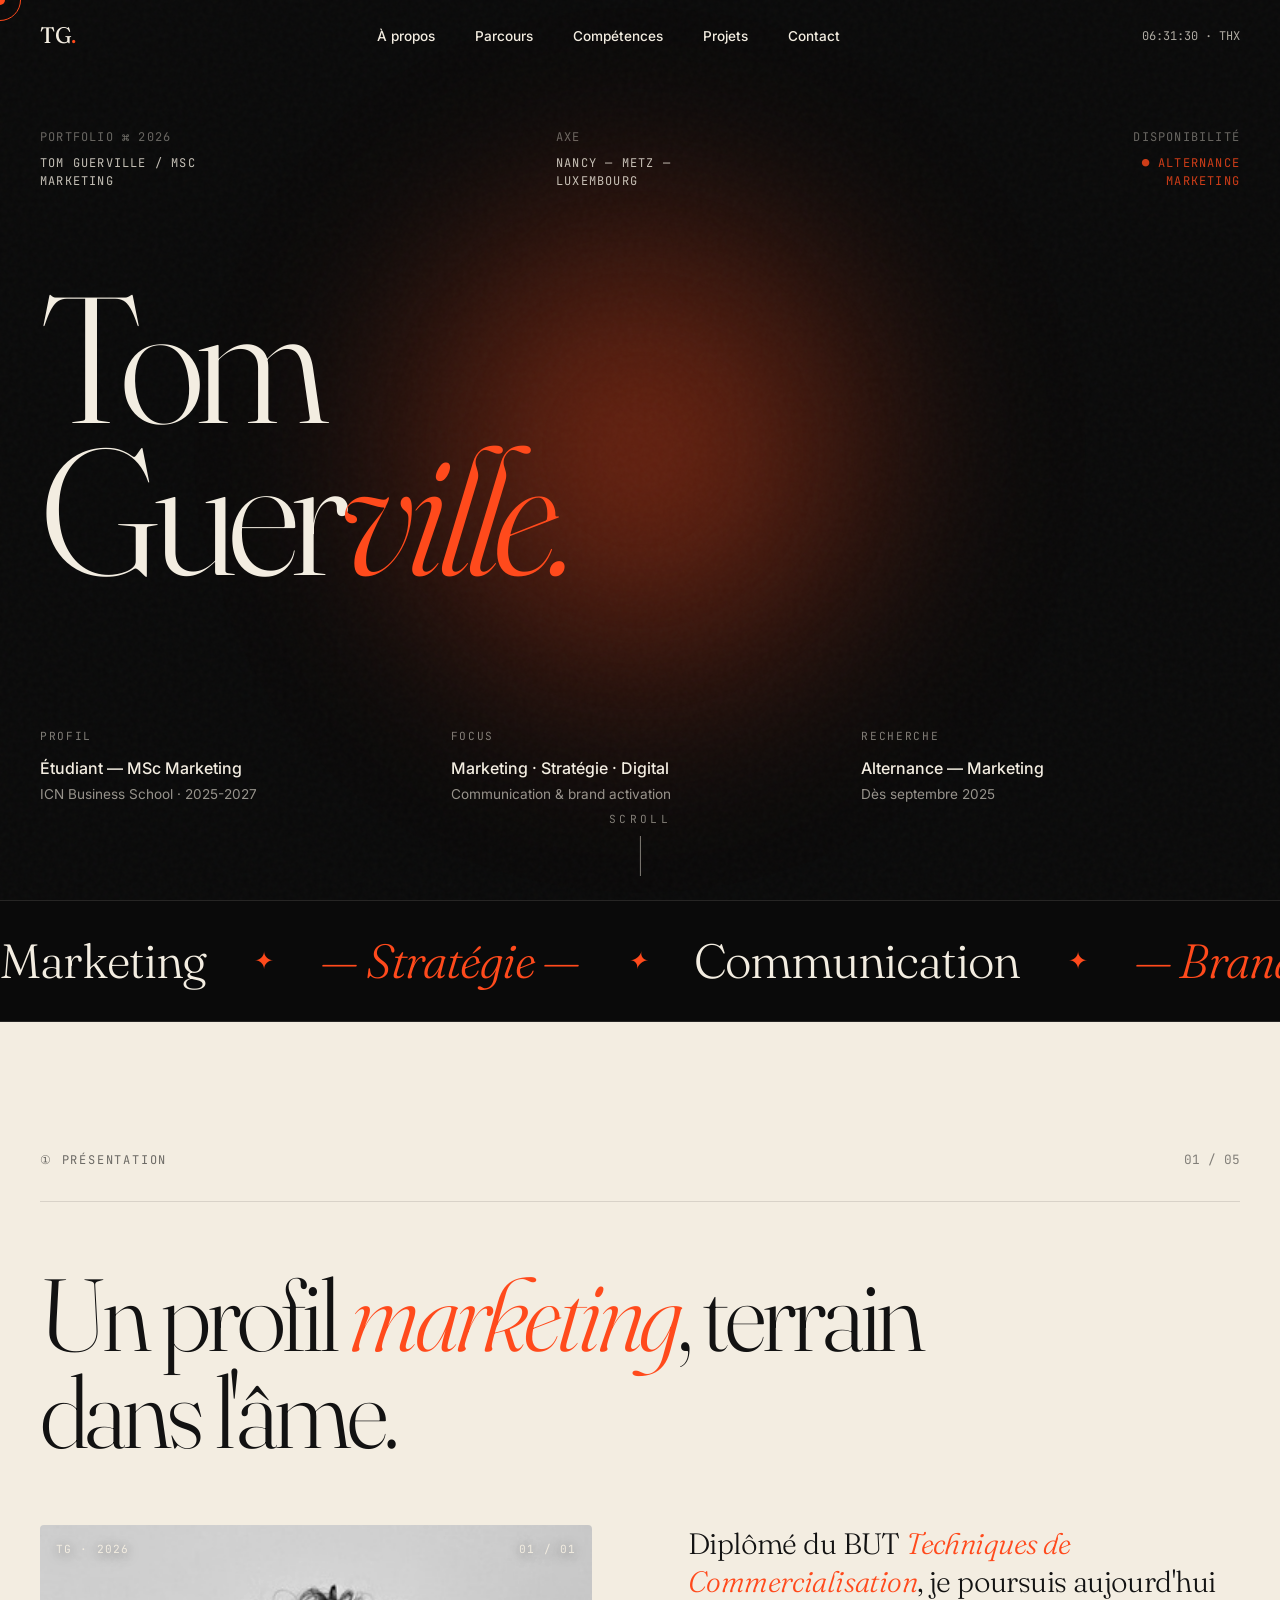
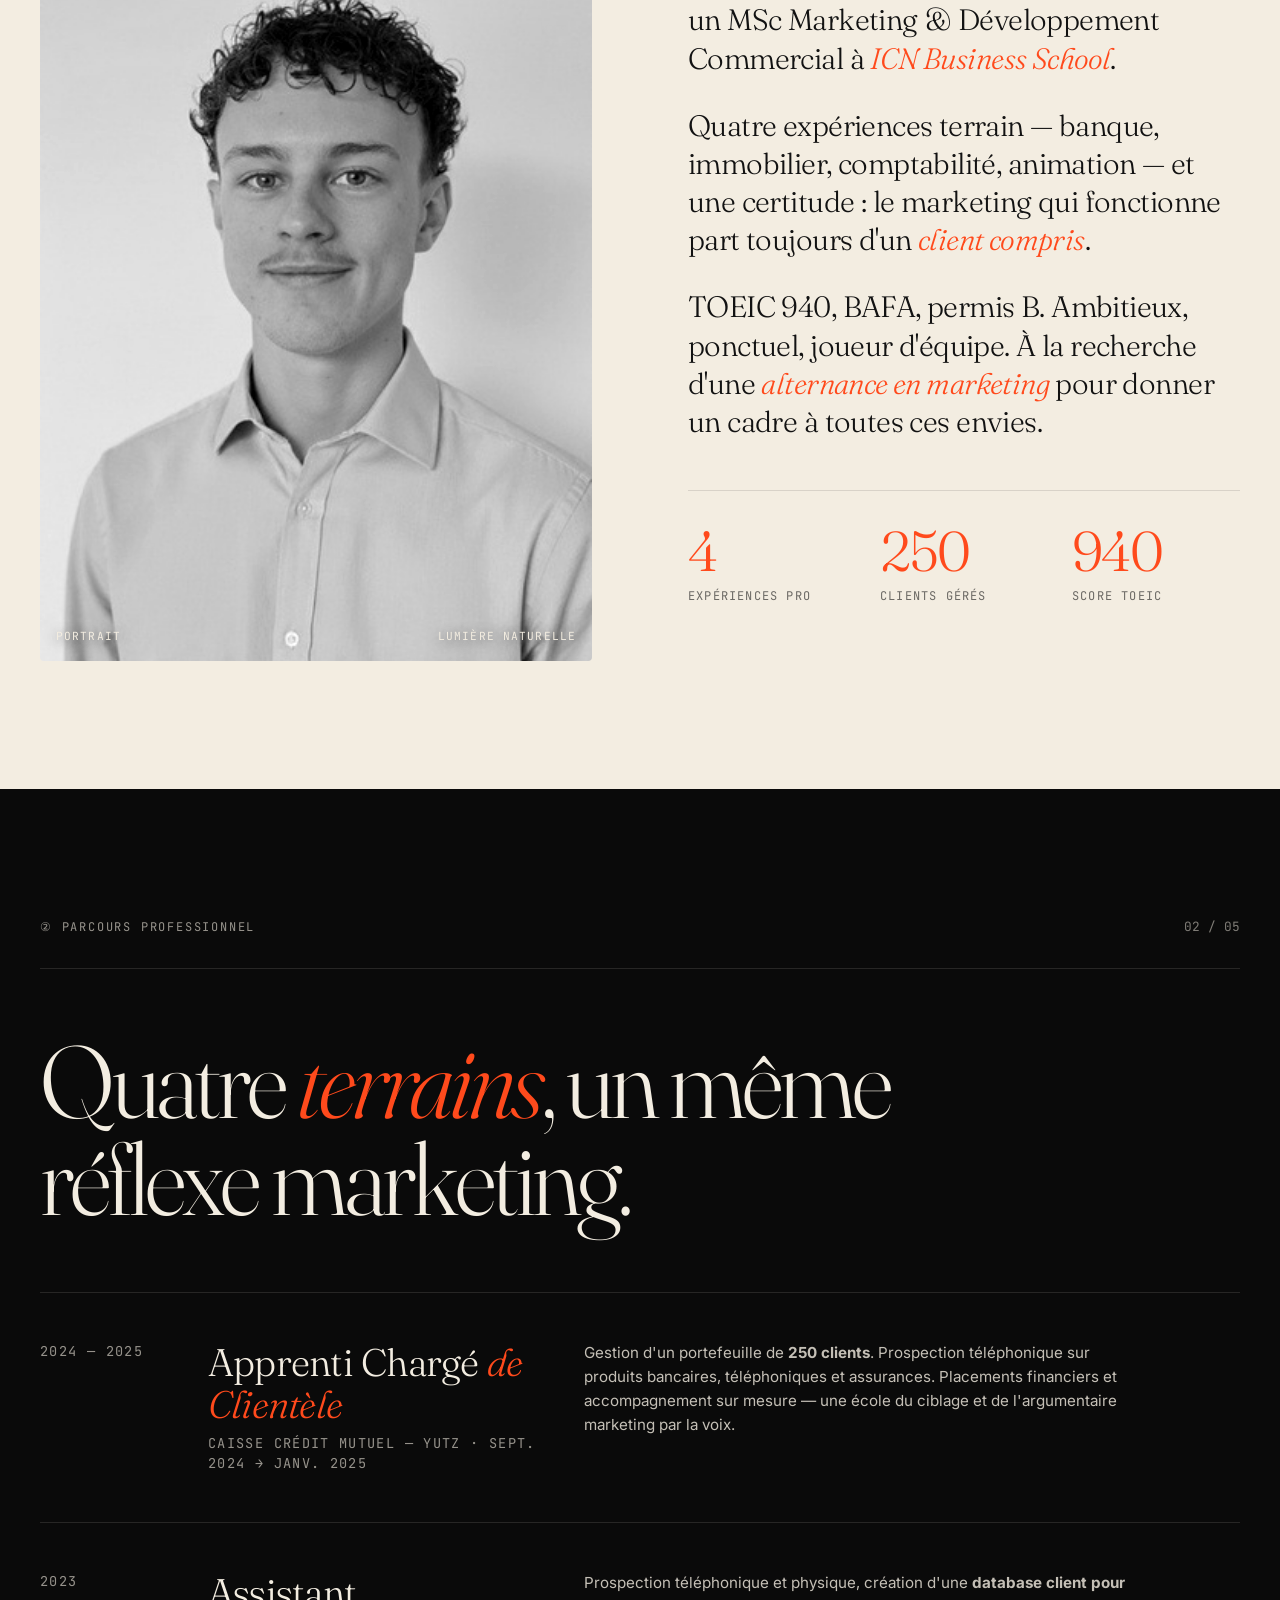
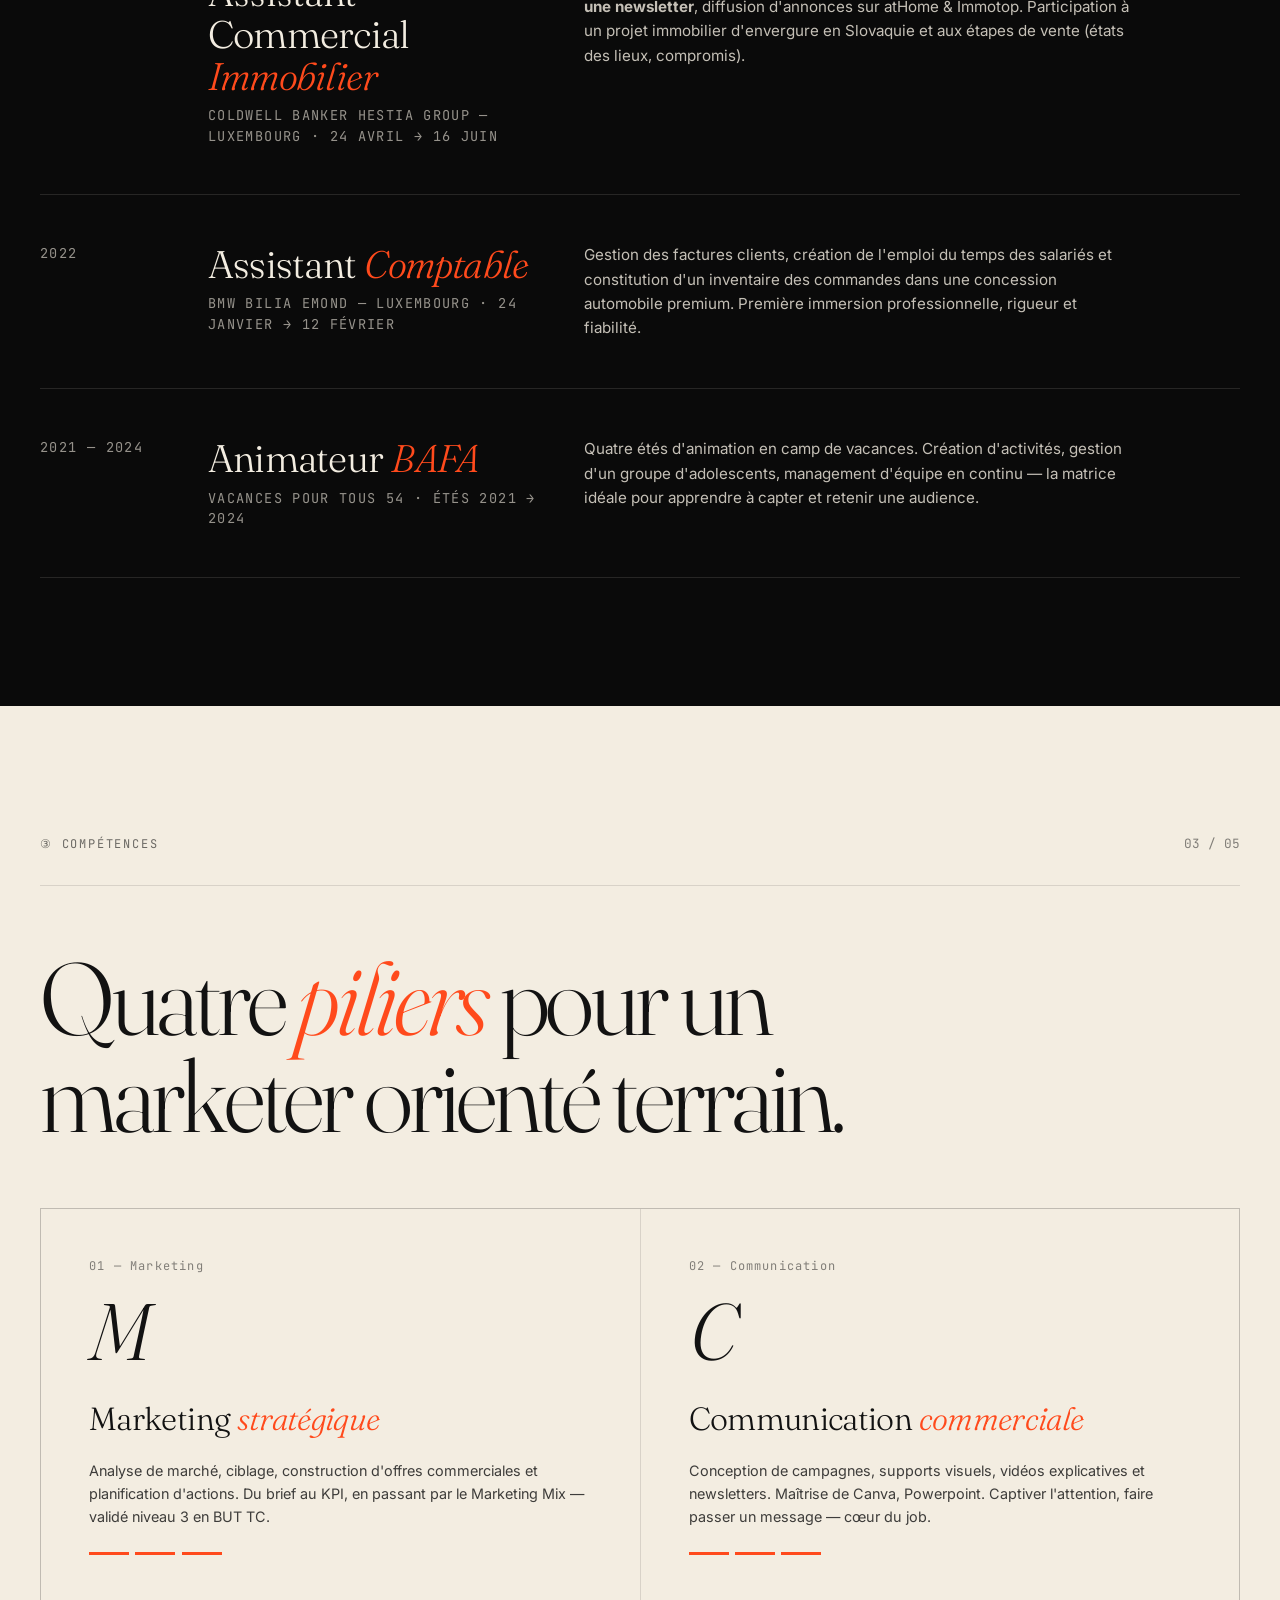
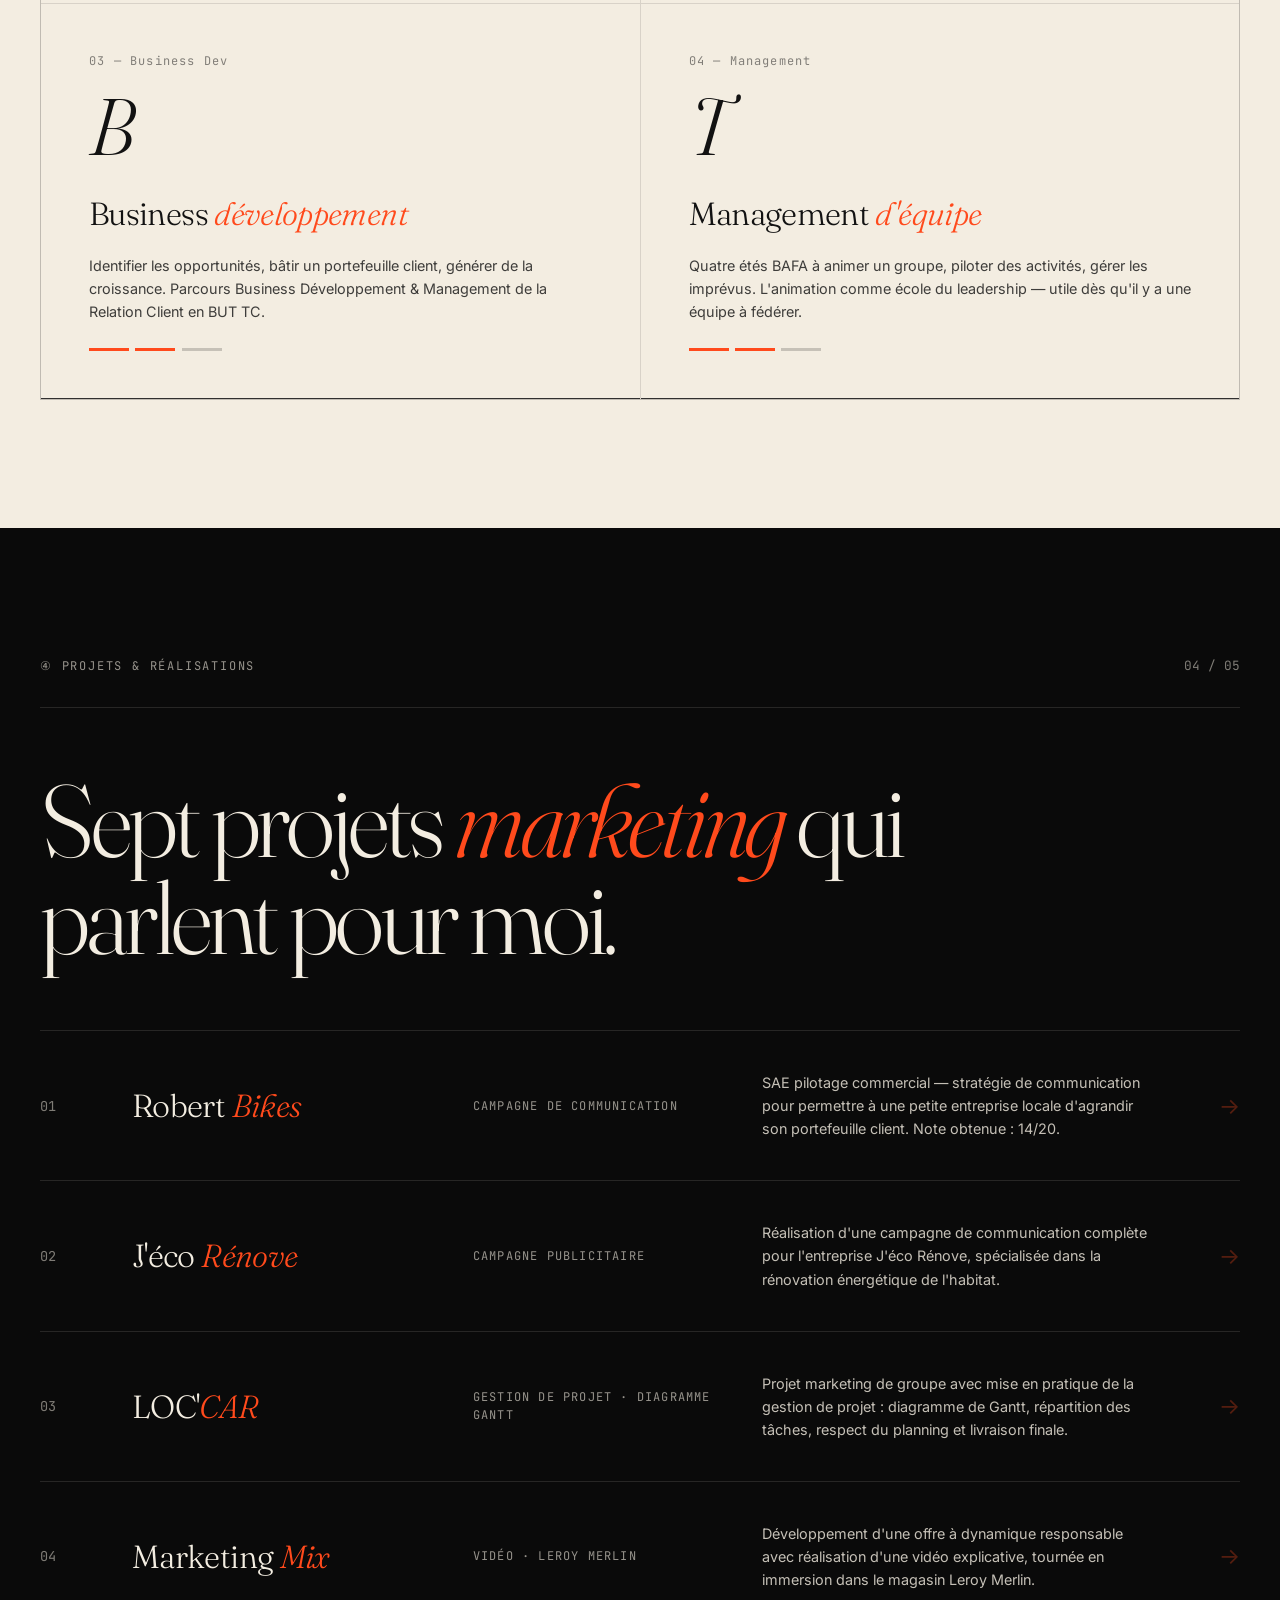
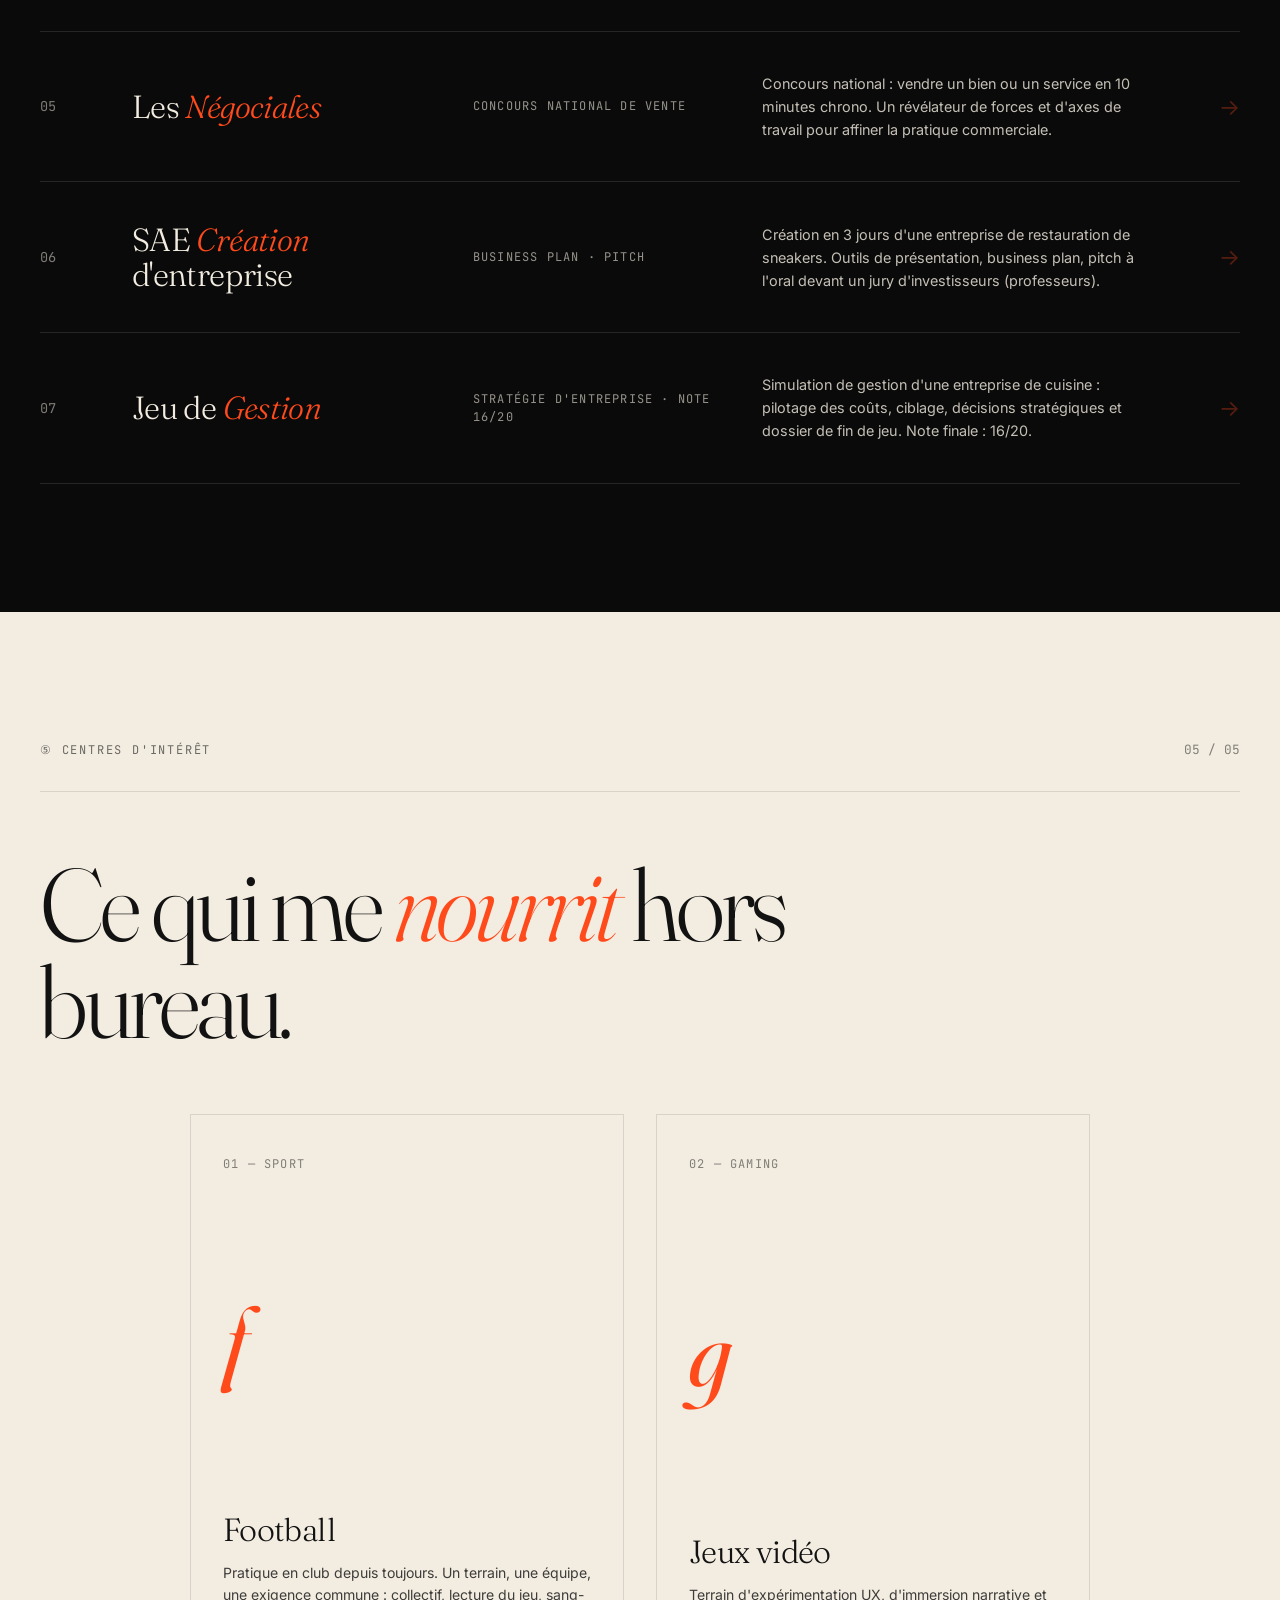
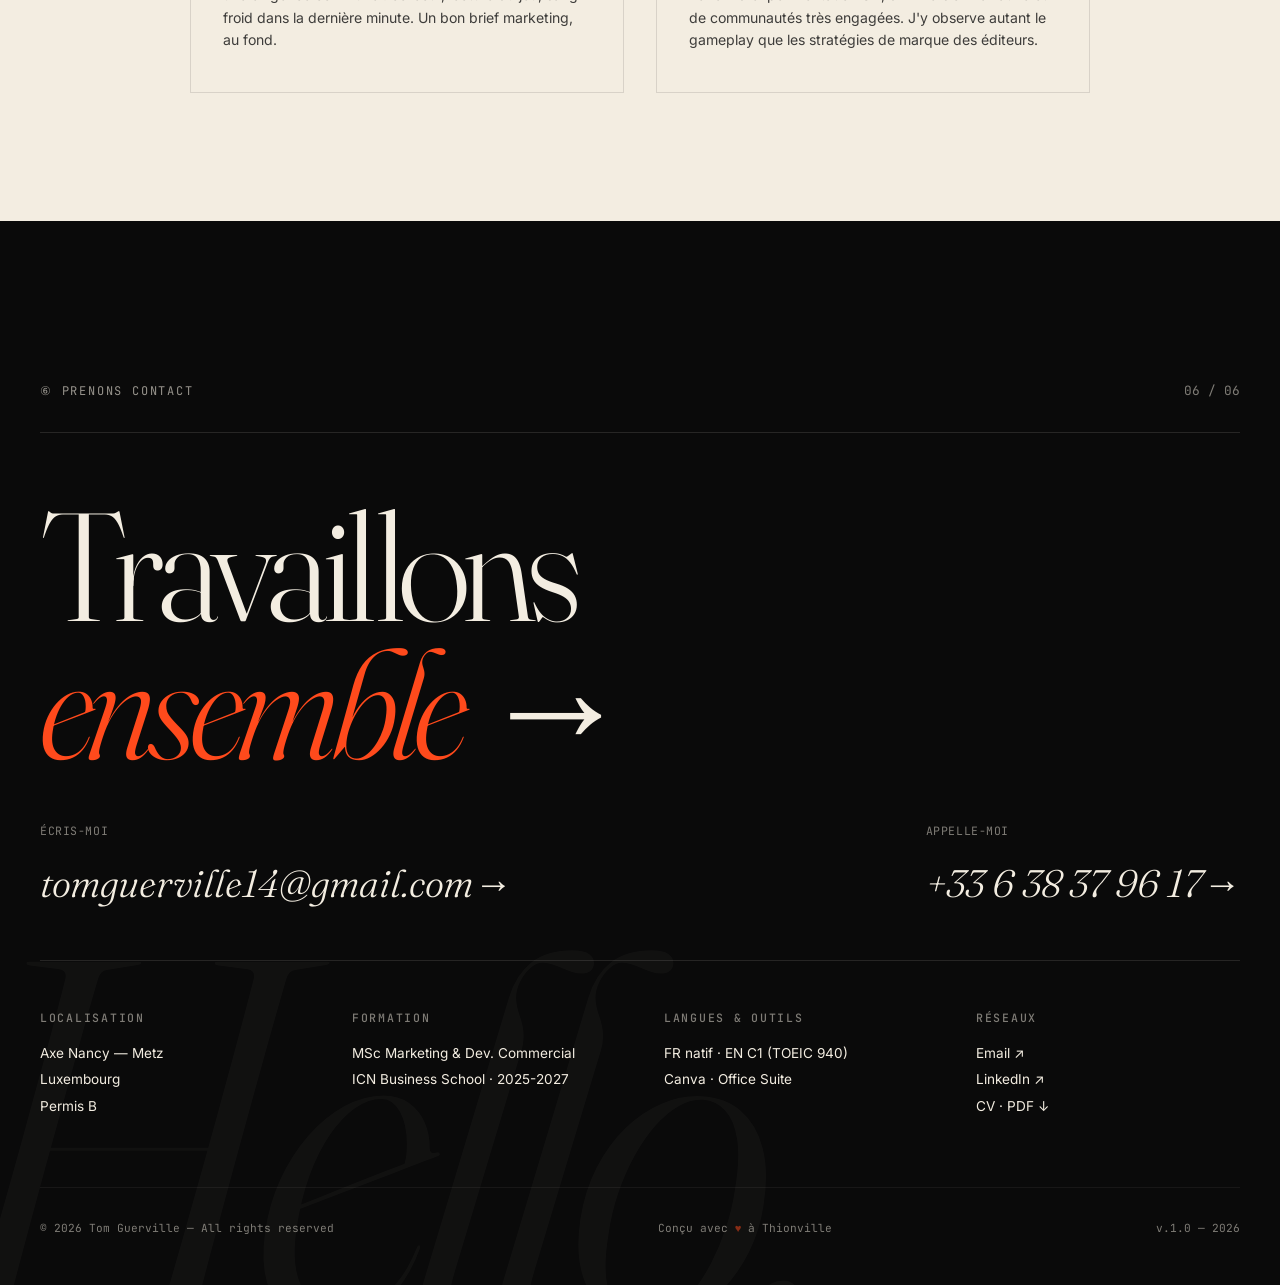
==== commit 8800d26e: "Refonte complète du portfolio avec CV à jour - Direction artistique éditoriale (dark + cream + accen" ====
--- a/index.html
+++ b/index.html
@@ -1,1839 +1,1374 @@
 <!DOCTYPE html>
 <html lang="fr">
 <head>
-  <meta charset="UTF-8" />
-  <meta name="viewport" content="width=device-width, initial-scale=1.0" />
-  <title>Tom Guerville — Marketing & Développement Commercial</title>
-  <link rel="preconnect" href="https://fonts.googleapis.com" />
-  <link rel="preconnect" href="https://fonts.gstatic.com" crossorigin />
-  <link href="https://fonts.googleapis.com/css2?family=Syne:wght@400;600;700;800&family=Inter:wght@300;400;500;600&display=swap" rel="stylesheet" />
-  <style>
-    /* ─── Variables & Reset ─────────────────────────────── */
-    *, *::before, *::after { box-sizing: border-box; margin: 0; padding: 0; }
-    :root {
-      --bg:       #060a12;
-      --surface:  #0c1222;
-      --border:   rgba(255,255,255,.06);
-      --accent:   #14b8a6;
-      --accent2:  #fb923c;
-      --gold:     #fbbf24;
-      --text:     #dde8ff;
-      --muted:    #4e6280;
-      --ease:     cubic-bezier(.16,1,.3,1);
-      --ease2:    cubic-bezier(.22,1,.36,1);
+<meta charset="UTF-8">
+<meta name="viewport" content="width=device-width, initial-scale=1.0">
+<title>Tom Guerville — Portfolio</title>
+<meta name="description" content="Portfolio de Tom Guerville, étudiant en BUT Techniques de Commercialisation. Marketing, vente, business développement et relation client.">
+<link rel="preconnect" href="https://fonts.googleapis.com">
+<link rel="preconnect" href="https://fonts.gstatic.com" crossorigin>
+<link href="https://fonts.googleapis.com/css2?family=Fraunces:ital,opsz,wght@0,9..144,300..900;1,9..144,300..900&family=Inter:wght@300;400;500;600;700&family=JetBrains+Mono:wght@400;500&display=swap" rel="stylesheet">
+<style>
+  :root {
+    --bg: #0a0a0a;
+    --bg-cream: #f3ede1;
+    --ink: #f3ede1;
+    --ink-dark: #121212;
+    --accent: #ff4a1c;
+    --accent-soft: #ffb199;
+    --muted: #6b6257;
+    --line: rgba(243, 237, 225, 0.12);
+    --line-dark: rgba(18, 18, 18, 0.12);
+  }
+
+  *, *::before, *::after { box-sizing: border-box; margin: 0; padding: 0; }
+
+  html { scroll-behavior: smooth; }
+
+  body {
+    font-family: 'Inter', -apple-system, sans-serif;
+    background: var(--bg);
+    color: var(--ink);
+    overflow-x: hidden;
+    font-weight: 400;
+    line-height: 1.5;
+    cursor: none;
+    -webkit-font-smoothing: antialiased;
+    -moz-osx-font-smoothing: grayscale;
+  }
+
+  body.loading { overflow: hidden; height: 100vh; }
+
+  .display { font-family: 'Fraunces', serif; font-weight: 300; letter-spacing: -0.03em; line-height: 0.9; }
+  .mono { font-family: 'JetBrains Mono', monospace; font-size: 0.72rem; letter-spacing: 0.05em; text-transform: uppercase; }
+
+  /* ============ NOISE OVERLAY ============ */
+  body::before {
+    content: '';
+    position: fixed;
+    inset: 0;
+    pointer-events: none;
+    z-index: 1;
+    opacity: 0.04;
+    background-image: url("data:image/svg+xml,%3Csvg viewBox='0 0 200 200' xmlns='http://www.w3.org/2000/svg'%3E%3Cfilter id='n'%3E%3CfeTurbulence type='fractalNoise' baseFrequency='0.9' numOctaves='3'/%3E%3C/filter%3E%3Crect width='100%25' height='100%25' filter='url(%23n)' opacity='0.8'/%3E%3C/svg%3E");
+  }
+
+  /* ============ CUSTOM CURSOR ============ */
+  .cursor {
+    position: fixed;
+    top: 0; left: 0;
+    width: 10px; height: 10px;
+    background: var(--accent);
+    border-radius: 50%;
+    pointer-events: none;
+    z-index: 9999;
+    transform: translate(-50%, -50%);
+    transition: width .3s, height .3s, background .3s, opacity .3s;
+  }
+  .cursor-ring {
+    position: fixed;
+    top: 0; left: 0;
+    width: 42px; height: 42px;
+    border: 1px solid var(--accent);
+    border-radius: 50%;
+    pointer-events: none;
+    z-index: 9999;
+    transform: translate(-50%, -50%);
+    transition: width .3s, height .3s, border-color .3s, background .3s;
+  }
+  body.cursor-hover .cursor { opacity: 0; }
+  body.cursor-hover .cursor-ring { width: 70px; height: 70px; background: rgba(255, 74, 28, 0.15); }
+
+  /* ============ PRELOADER ============ */
+  #preloader {
+    position: fixed;
+    inset: 0;
+    background: var(--bg);
+    z-index: 10000;
+    display: flex;
+    align-items: flex-end;
+    justify-content: center;
+    padding: 4rem;
+    transition: transform 1.2s cubic-bezier(0.87, 0, 0.13, 1);
+  }
+  #preloader.gone { transform: translateY(-100%); }
+  .pre-inner { width: 100%; display: flex; justify-content: space-between; align-items: flex-end; color: var(--ink); }
+  .pre-num { font-family: 'Fraunces', serif; font-size: clamp(6rem, 20vw, 20rem); font-weight: 300; line-height: 0.8; letter-spacing: -0.04em; }
+  .pre-label { text-align: right; }
+  .pre-bar { width: 100%; height: 1px; background: var(--line); position: fixed; bottom: 0; left: 0; overflow: hidden; }
+  .pre-bar::after { content: ''; display: block; height: 100%; background: var(--accent); transform-origin: left; transform: scaleX(0); transition: transform 2.4s cubic-bezier(.77,0,.18,1); }
+  #preloader.active .pre-bar::after { transform: scaleX(1); }
+
+  /* ============ NAVIGATION ============ */
+  nav {
+    position: fixed;
+    top: 0; left: 0;
+    width: 100%;
+    padding: 1.2rem 2.5rem;
+    display: flex;
+    justify-content: space-between;
+    align-items: center;
+    z-index: 100;
+    color: var(--ink);
+    transition: color 0.5s ease, background 0.5s ease, backdrop-filter 0.5s ease;
+  }
+  nav.on-cream { color: var(--ink-dark); }
+  nav.scrolled { background: rgba(10, 10, 10, 0.7); backdrop-filter: blur(12px); -webkit-backdrop-filter: blur(12px); }
+  nav.scrolled.on-cream { background: rgba(243, 237, 225, 0.75); }
+  nav .logo { font-family: 'Fraunces', serif; font-size: 1.4rem; font-weight: 400; letter-spacing: -0.02em; }
+  nav .logo span { color: var(--accent); }
+  nav .nav-links { display: flex; gap: 2.5rem; }
+  nav a { color: inherit; text-decoration: none; font-size: 0.85rem; font-weight: 500; position: relative; padding: 0.2rem 0; }
+  nav a::after { content: ''; position: absolute; bottom: 0; left: 0; width: 0; height: 1px; background: var(--accent); transition: width .4s ease; }
+  nav a:hover::after { width: 100%; }
+  nav .time { font-family: 'JetBrains Mono', monospace; font-size: 0.75rem; opacity: 0.7; }
+
+  /* ============ HERO ============ */
+  .hero {
+    min-height: 100vh;
+    position: relative;
+    display: flex;
+    flex-direction: column;
+    justify-content: space-between;
+    padding: 8rem 2.5rem 6rem;
+    overflow: hidden;
+  }
+  .hero-blob {
+    position: absolute;
+    width: 60vw; height: 60vw;
+    background: radial-gradient(circle, rgba(255, 74, 28, 0.5) 0%, rgba(255, 74, 28, 0) 60%);
+    top: 50%; left: 50%;
+    transform: translate(-50%, -50%);
+    filter: blur(80px);
+    pointer-events: none;
+    transition: transform 0.3s ease-out;
+    z-index: 0;
+  }
+  .hero-top {
+    display: flex;
+    justify-content: space-between;
+    font-size: 0.75rem;
+    text-transform: uppercase;
+    letter-spacing: 0.1em;
+    font-family: 'JetBrains Mono', monospace;
+    position: relative;
+    z-index: 2;
+    opacity: 0.8;
+  }
+  .hero-top > div { max-width: 24ch; }
+  .hero-main {
+    position: relative;
+    z-index: 2;
+  }
+  .hero h1 {
+    font-family: 'Fraunces', serif;
+    font-size: clamp(4rem, 14vw, 16rem);
+    font-weight: 300;
+    line-height: 0.85;
+    letter-spacing: -0.05em;
+  }
+  .hero h1 .it { font-style: italic; font-weight: 300; color: var(--accent); }
+  .hero h1 .line { display: block; overflow: hidden; }
+  .hero h1 .line > span { display: inline-block; transform: translateY(110%); transition: transform 1.2s cubic-bezier(0.23, 1, 0.32, 1); }
+  .hero.revealed h1 .line > span { transform: translateY(0); }
+  .hero.revealed h1 .line:nth-child(2) > span { transition-delay: 0.1s; }
+
+  .hero-bottom {
+    display: grid;
+    grid-template-columns: 1fr 1fr 1fr;
+    gap: 2rem;
+    align-items: end;
+    margin-top: 3rem;
+    position: relative;
+    z-index: 2;
+  }
+  .hero-bottom .label { font-size: 0.7rem; text-transform: uppercase; letter-spacing: 0.15em; opacity: 0.5; margin-bottom: 0.75rem; font-family: 'JetBrains Mono', monospace; }
+  .hero-bottom .value { font-size: 1rem; font-weight: 500; }
+  .hero-bottom .value .sub { display: block; opacity: 0.6; font-size: 0.85rem; font-weight: 400; margin-top: 0.2rem; }
+
+  .scroll-indicator {
+    position: absolute;
+    bottom: 1.5rem;
+    left: 50%;
+    transform: translateX(-50%);
+    font-size: 0.7rem;
+    letter-spacing: 0.3em;
+    text-transform: uppercase;
+    opacity: 0.5;
+    z-index: 2;
+    font-family: 'JetBrains Mono', monospace;
+  }
+  .scroll-indicator::after {
+    content: '';
+    display: block;
+    width: 1px;
+    height: 40px;
+    background: var(--ink);
+    margin: 0.5rem auto 0;
+    animation: scrollBar 2s ease-in-out infinite;
+  }
+  @keyframes scrollBar {
+    0% { transform: scaleY(0); transform-origin: top; }
+    50% { transform: scaleY(1); transform-origin: top; }
+    51% { transform: scaleY(1); transform-origin: bottom; }
+    100% { transform: scaleY(0); transform-origin: bottom; }
+  }
+
+  /* ============ MARQUEE ============ */
+  .marquee {
+    overflow: hidden;
+    padding: 1.5rem 0;
+    border-top: 1px solid var(--line);
+    border-bottom: 1px solid var(--line);
+    white-space: nowrap;
+  }
+  .marquee-track {
+    display: inline-flex;
+    gap: 3rem;
+    animation: marquee 40s linear infinite;
+  }
+  .marquee span {
+    font-family: 'Fraunces', serif;
+    font-size: 3rem;
+    font-weight: 300;
+    letter-spacing: -0.02em;
+    display: inline-flex;
+    align-items: center;
+    gap: 3rem;
+  }
+  .marquee span::after {
+    content: '✦';
+    font-size: 1.5rem;
+    color: var(--accent);
+  }
+  .marquee .it { font-style: italic; color: var(--accent); }
+  @keyframes marquee {
+    from { transform: translateX(0); }
+    to { transform: translateX(-50%); }
+  }
+
+  /* ============ SECTIONS ============ */
+  section { position: relative; padding: 8rem 2.5rem; }
+  section.cream { background: var(--bg-cream); color: var(--ink-dark); }
+
+  .section-head {
+    display: flex;
+    justify-content: space-between;
+    align-items: baseline;
+    padding-bottom: 2rem;
+    border-bottom: 1px solid var(--line);
+    margin-bottom: 4rem;
+  }
+  .cream .section-head { border-bottom-color: var(--line-dark); }
+  .section-head .tag { font-family: 'JetBrains Mono', monospace; font-size: 0.75rem; text-transform: uppercase; letter-spacing: 0.15em; opacity: 0.6; }
+  .section-head .count { font-family: 'JetBrains Mono', monospace; font-size: 0.8rem; opacity: 0.5; }
+
+  .section-title {
+    font-family: 'Fraunces', serif;
+    font-size: clamp(3rem, 8vw, 7rem);
+    font-weight: 300;
+    line-height: 0.95;
+    letter-spacing: -0.04em;
+    margin-bottom: 4rem;
+    max-width: 16ch;
+  }
+  .section-title .it { font-style: italic; color: var(--accent); }
+
+  /* ============ ABOUT ============ */
+  .about-grid {
+    display: grid;
+    grid-template-columns: 1fr 1fr;
+    gap: 6rem;
+    align-items: start;
+  }
+  .about-photo {
+    position: relative;
+    aspect-ratio: 3/4;
+    overflow: hidden;
+    border-radius: 4px;
+  }
+  .about-photo img {
+    width: 100%; height: 100%;
+    object-fit: cover;
+    filter: grayscale(1) contrast(1.05);
+    transition: filter 0.6s ease, transform 0.6s ease;
+  }
+  .about-photo:hover img { filter: grayscale(0) contrast(1); transform: scale(1.03); }
+  .about-photo .frame-label, .about-photo .frame-bottom {
+    position: absolute;
+    left: 1rem; right: 1rem;
+    display: flex;
+    justify-content: space-between;
+    color: var(--bg-cream);
+    font-family: 'JetBrains Mono', monospace;
+    font-size: 0.7rem;
+    letter-spacing: 0.1em;
+    text-shadow: 0 2px 12px rgba(0,0,0,0.6);
+  }
+  .about-photo .frame-label { top: 1rem; }
+  .about-photo .frame-bottom { bottom: 1rem; align-items: flex-end; }
+
+  .about-text { font-family: 'Fraunces', serif; font-size: clamp(1.4rem, 2.3vw, 2rem); font-weight: 300; line-height: 1.3; letter-spacing: -0.02em; }
+  .about-text p { margin-bottom: 1.8rem; }
+  .about-text .hl { color: var(--accent); font-style: italic; }
+  .about-text .word { display: inline-block; opacity: 0; transform: translateY(15px); transition: opacity 0.6s, transform 0.6s; }
+  .about-text.revealed .word { opacity: 1; transform: translateY(0); }
+
+  .about-facts {
+    margin-top: 3rem;
+    display: grid;
+    grid-template-columns: repeat(3, 1fr);
+    gap: 1.5rem;
+    padding-top: 2rem;
+    border-top: 1px solid var(--line-dark);
+  }
+  .about-facts .num {
+    font-family: 'Fraunces', serif;
+    font-size: 3.5rem;
+    font-weight: 300;
+    letter-spacing: -0.04em;
+    color: var(--accent);
+    line-height: 1;
+  }
+  .about-facts .fact-label { font-size: 0.75rem; text-transform: uppercase; letter-spacing: 0.1em; margin-top: 0.5rem; opacity: 0.6; font-family: 'JetBrains Mono', monospace; }
+
+  /* ============ PARCOURS / STAGES ============ */
+  .timeline { position: relative; }
+  .timeline-item {
+    display: grid;
+    grid-template-columns: 120px 1fr 2fr;
+    gap: 3rem;
+    padding: 3rem 0;
+    border-top: 1px solid var(--line);
+    align-items: start;
+    transition: padding 0.4s ease, background 0.5s ease;
+    position: relative;
+  }
+  .timeline-item:last-child { border-bottom: 1px solid var(--line); }
+  .timeline-item:hover { padding-left: 1.5rem; }
+  .timeline-item .year {
+    font-family: 'JetBrains Mono', monospace;
+    font-size: 0.85rem;
+    letter-spacing: 0.1em;
+    opacity: 0.6;
+  }
+  .timeline-item h3 {
+    font-family: 'Fraunces', serif;
+    font-size: clamp(1.5rem, 3vw, 2.5rem);
+    font-weight: 300;
+    letter-spacing: -0.02em;
+    line-height: 1.1;
+    margin-bottom: 0.5rem;
+  }
+  .timeline-item h3 .it { font-style: italic; color: var(--accent); }
+  .timeline-item .company {
+    font-size: 0.85rem;
+    text-transform: uppercase;
+    letter-spacing: 0.1em;
+    opacity: 0.6;
+    font-family: 'JetBrains Mono', monospace;
+  }
+  .timeline-item p { font-size: 0.95rem; line-height: 1.6; opacity: 0.8; max-width: 55ch; }
+  .timeline-item .arrow {
+    position: absolute;
+    right: 0;
+    top: 3rem;
+    font-size: 1.5rem;
+    opacity: 0;
+    transition: opacity 0.4s ease, transform 0.4s ease;
+    color: var(--accent);
+  }
+  .timeline-item:hover .arrow { opacity: 1; transform: translateX(-0.5rem); }
+
+  /* ============ COMPETENCES ============ */
+  .comp-grid {
+    display: grid;
+    grid-template-columns: repeat(2, 1fr);
+    gap: 1px;
+    background: var(--line-dark);
+    border: 1px solid var(--line-dark);
+  }
+  .comp-card {
+    padding: 3rem;
+    background: var(--bg-cream);
+    transition: color 0.4s ease;
+    position: relative;
+    overflow: hidden;
+    cursor: none;
+    min-height: 380px;
+    display: flex;
+    flex-direction: column;
+    justify-content: space-between;
+  }
+  .comp-card::before {
+    content: '';
+    position: absolute;
+    inset: 0;
+    background: var(--ink-dark);
+    transform: translateY(100%);
+    transition: transform 0.6s cubic-bezier(0.77, 0, 0.18, 1);
+    z-index: 0;
+  }
+  .comp-card:hover::before { transform: translateY(0); }
+  .comp-card:hover { color: var(--bg-cream); }
+  .comp-card:hover .comp-icon { color: var(--accent); }
+  .comp-card > * { position: relative; z-index: 1; }
+  .comp-card .comp-num {
+    font-family: 'JetBrains Mono', monospace;
+    font-size: 0.75rem;
+    letter-spacing: 0.1em;
+    opacity: 0.5;
+  }
+  .comp-card .comp-icon {
+    font-family: 'Fraunces', serif;
+    font-size: 5rem;
+    color: var(--ink-dark);
+    font-weight: 300;
+    line-height: 1;
+    transition: color 0.4s ease;
+    font-style: italic;
+    margin-top: 1rem;
+  }
+  .comp-card h3 {
+    font-family: 'Fraunces', serif;
+    font-size: 2rem;
+    font-weight: 300;
+    letter-spacing: -0.02em;
+    margin: 1.5rem 0 1rem;
+  }
+  .comp-card h3 .it { font-style: italic; color: var(--accent); }
+  .comp-card p { font-size: 0.9rem; line-height: 1.6; opacity: 0.8; }
+  .comp-card .levels {
+    display: flex;
+    gap: 0.4rem;
+    margin-top: 1.5rem;
+  }
+  .comp-card .level {
+    width: 40px;
+    height: 3px;
+    background: currentColor;
+    opacity: 0.2;
+  }
+  .comp-card .level.active { opacity: 1; background: var(--accent); }
+
+  /* ============ PROJETS ============ */
+  .projects { display: flex; flex-direction: column; }
+  .project-row {
+    display: grid;
+    grid-template-columns: 60px 1.2fr 1fr 1.5fr 60px;
+    gap: 2rem;
+    align-items: center;
+    padding: 2.5rem 0;
+    border-top: 1px solid var(--line);
+    position: relative;
+    transition: padding 0.4s ease;
+  }
+  .project-row:last-child { border-bottom: 1px solid var(--line); }
+  .project-row:hover { padding-left: 2rem; padding-right: 2rem; }
+  .project-row .pr-num { font-family: 'JetBrains Mono', monospace; font-size: 0.85rem; opacity: 0.5; }
+  .project-row .pr-title {
+    font-family: 'Fraunces', serif;
+    font-size: clamp(1.4rem, 2.5vw, 2.2rem);
+    font-weight: 300;
+    letter-spacing: -0.02em;
+    line-height: 1.1;
+  }
+  .project-row .pr-title .it { font-style: italic; color: var(--accent); }
+  .project-row .pr-category {
+    font-family: 'JetBrains Mono', monospace;
+    font-size: 0.75rem;
+    text-transform: uppercase;
+    letter-spacing: 0.1em;
+    opacity: 0.6;
+  }
+  .project-row .pr-desc { font-size: 0.9rem; line-height: 1.6; opacity: 0.8; max-width: 45ch; }
+  .project-row .pr-arrow { text-align: right; font-size: 1.4rem; opacity: 0.3; transition: opacity 0.4s, transform 0.4s; color: var(--accent); }
+  .project-row:hover .pr-arrow { opacity: 1; transform: rotate(-45deg); }
+  .project-row::before {
+    content: '';
+    position: absolute;
+    inset: 0;
+    background: linear-gradient(90deg, transparent, rgba(255, 74, 28, 0.04), transparent);
+    opacity: 0;
+    transition: opacity 0.4s ease;
+    pointer-events: none;
+  }
+  .project-row:hover::before { opacity: 1; }
+
+  .project-preview {
+    position: fixed;
+    top: 0; left: 0;
+    width: 360px;
+    height: 240px;
+    pointer-events: none;
+    z-index: 50;
+    opacity: 0;
+    transform: translate(-50%, -50%) scale(0.85);
+    transition: opacity 0.3s ease, transform 0.3s ease;
+    border-radius: 6px;
+    overflow: hidden;
+    background: var(--accent);
+    display: flex;
+    align-items: center;
+    justify-content: center;
+    font-family: 'Fraunces', serif;
+    color: var(--bg);
+    font-size: 2.2rem;
+    font-style: italic;
+    text-align: center;
+    padding: 1rem;
+    box-shadow: 0 30px 60px rgba(0,0,0,0.4);
+  }
+  .project-preview.active { opacity: 1; transform: translate(-50%, -50%) scale(1); }
+
+  /* ============ INTERETS ============ */
+  .interests-grid {
+    display: grid;
+    grid-template-columns: repeat(3, 1fr);
+    gap: 2rem;
+  }
+  .interests-grid.interests-two {
+    grid-template-columns: repeat(2, 1fr);
+    max-width: 900px;
+    margin: 0 auto;
+  }
+  .interest-card {
+    padding: 2.5rem 2rem;
+    border: 1px solid var(--line-dark);
+    position: relative;
+    overflow: hidden;
+    aspect-ratio: 3/4;
+    display: flex;
+    flex-direction: column;
+    justify-content: space-between;
+    transition: transform 0.5s cubic-bezier(0.23, 1, 0.32, 1);
+    background: var(--bg-cream);
+  }
+  .interest-card:hover { transform: translateY(-10px); }
+  .interest-card::before {
+    content: '';
+    position: absolute;
+    inset: 0;
+    background: radial-gradient(circle at center, rgba(255, 74, 28, 0.15), transparent 70%);
+    opacity: 0;
+    transition: opacity 0.6s ease;
+  }
+  .interest-card:hover::before { opacity: 1; }
+  .interest-card > * { position: relative; z-index: 1; }
+  .interest-card .ic-num {
+    font-family: 'JetBrains Mono', monospace;
+    font-size: 0.75rem;
+    opacity: 0.5;
+    letter-spacing: 0.1em;
+  }
+  .interest-card .ic-icon {
+    font-family: 'Fraunces', serif;
+    font-size: 6rem;
+    font-style: italic;
+    color: var(--accent);
+    line-height: 1;
+    transition: transform 0.6s ease;
+    margin: 1rem 0;
+  }
+  .interest-card:hover .ic-icon { transform: scale(1.08) rotate(-3deg); }
+  .interest-card h4 {
+    font-family: 'Fraunces', serif;
+    font-size: 2rem;
+    font-weight: 300;
+    letter-spacing: -0.02em;
+  }
+  .interest-card p { font-size: 0.88rem; line-height: 1.6; opacity: 0.8; margin-top: 0.5rem; }
+
+  /* ============ CONTACT / FOOTER ============ */
+  .contact {
+    padding: 10rem 2.5rem 3rem;
+    position: relative;
+    overflow: hidden;
+  }
+  .contact-title {
+    font-family: 'Fraunces', serif;
+    font-size: clamp(4rem, 12vw, 14rem);
+    font-weight: 300;
+    letter-spacing: -0.05em;
+    line-height: 0.9;
+    margin-bottom: 3rem;
+    position: relative;
+    z-index: 2;
+  }
+  .contact-title .it { font-style: italic; color: var(--accent); }
+  .contact-actions {
+    display: flex;
+    justify-content: space-between;
+    align-items: flex-end;
+    flex-wrap: wrap;
+    gap: 2rem;
+    padding-bottom: 3rem;
+    border-bottom: 1px solid var(--line);
+    margin-bottom: 3rem;
+    position: relative;
+    z-index: 2;
+  }
+  .cta-btn {
+    font-family: 'Fraunces', serif;
+    font-size: clamp(1.5rem, 3vw, 3rem);
+    font-weight: 300;
+    color: var(--ink);
+    text-decoration: none;
+    font-style: italic;
+    display: inline-flex;
+    align-items: center;
+    gap: 1rem;
+    position: relative;
+    transition: color 0.3s ease;
+  }
+  .cta-btn::after {
+    content: '→';
+    transition: transform 0.4s ease;
+  }
+  .cta-btn:hover { color: var(--accent); }
+  .cta-btn:hover::after { transform: translateX(1rem) rotate(-25deg); }
+
+  .footer-grid {
+    display: grid;
+    grid-template-columns: 1fr 1fr 1fr 1fr;
+    gap: 3rem;
+    font-size: 0.85rem;
+    position: relative;
+    z-index: 2;
+  }
+  .footer-grid h5 {
+    font-family: 'JetBrains Mono', monospace;
+    font-size: 0.72rem;
+    text-transform: uppercase;
+    letter-spacing: 0.15em;
+    opacity: 0.5;
+    margin-bottom: 1rem;
+    font-weight: 500;
+  }
+  .footer-grid p, .footer-grid a { color: inherit; text-decoration: none; display: block; margin-bottom: 0.4rem; transition: color 0.3s; }
+  .footer-grid a:hover { color: var(--accent); }
+  .footer-bottom {
+    margin-top: 4rem;
+    padding-top: 2rem;
+    border-top: 1px solid var(--line);
+    display: flex;
+    justify-content: space-between;
+    font-family: 'JetBrains Mono', monospace;
+    font-size: 0.7rem;
+    opacity: 0.5;
+    position: relative;
+    z-index: 2;
+  }
+
+  .contact-bg-text {
+    position: absolute;
+    bottom: -10%;
+    left: -5%;
+    font-family: 'Fraunces', serif;
+    font-size: 40vw;
+    font-weight: 300;
+    letter-spacing: -0.05em;
+    line-height: 1;
+    color: var(--ink);
+    opacity: 0.03;
+    pointer-events: none;
+    font-style: italic;
+    user-select: none;
+    z-index: 1;
+  }
+
+  /* ============ REVEAL ANIMATIONS ============ */
+  .reveal-up {
+    opacity: 0;
+    transform: translateY(40px);
+    transition: opacity 0.9s ease, transform 0.9s cubic-bezier(0.23, 1, 0.32, 1);
+  }
+  .reveal-up.in { opacity: 1; transform: translateY(0); }
+
+  .reveal-stagger > * {
+    opacity: 0;
+    transform: translateY(30px);
+    transition: opacity 0.8s, transform 0.8s cubic-bezier(0.23, 1, 0.32, 1);
+  }
+  .reveal-stagger.in > * { opacity: 1; transform: translateY(0); }
+  .reveal-stagger.in > *:nth-child(1) { transition-delay: 0.05s; }
+  .reveal-stagger.in > *:nth-child(2) { transition-delay: 0.15s; }
+  .reveal-stagger.in > *:nth-child(3) { transition-delay: 0.25s; }
+  .reveal-stagger.in > *:nth-child(4) { transition-delay: 0.35s; }
+  .reveal-stagger.in > *:nth-child(5) { transition-delay: 0.45s; }
+  .reveal-stagger.in > *:nth-child(6) { transition-delay: 0.55s; }
+
+  /* ============ MAGNETIC ============ */
+  .magnetic { display: inline-block; transition: transform 0.3s cubic-bezier(0.17, 0.67, 0.83, 0.67); }
+
+  /* ============ RESPONSIVE ============ */
+  @media (max-width: 900px) {
+    body { cursor: auto; }
+    .cursor, .cursor-ring { display: none; }
+    nav { padding: 1rem 1.2rem; }
+    nav .nav-links { gap: 1rem; }
+    nav .nav-links a:not(.essential) { display: none; }
+    nav .time { display: none; }
+    section { padding: 5rem 1.2rem; }
+    .hero { padding: 6rem 1.2rem 3rem; }
+    .hero-top { flex-direction: column; gap: 1rem; }
+    .hero-top > div { text-align: left !important; }
+    .hero-bottom { grid-template-columns: 1fr; gap: 1.2rem; margin-top: 2rem; }
+    .about-grid { grid-template-columns: 1fr; gap: 2rem; }
+    .about-facts { grid-template-columns: 1fr; }
+    .timeline-item { grid-template-columns: 1fr; gap: 0.8rem; padding: 2rem 0; }
+    .timeline-item:hover { padding-left: 0; }
+    .timeline-item .arrow { display: none; }
+    .comp-grid { grid-template-columns: 1fr; }
+    .project-row { grid-template-columns: 30px 1fr; gap: 1rem; }
+    .project-row .pr-category, .project-row .pr-desc, .project-row .pr-arrow { display: none; }
+    .interests-grid { grid-template-columns: 1fr; }
+    .footer-grid { grid-template-columns: 1fr 1fr; gap: 1.5rem; }
+    .footer-bottom { flex-direction: column; gap: 0.5rem; }
+    .marquee span { font-size: 2rem; }
+    .scroll-indicator { display: none; }
+  }
+</style>
+</head>
+<body class="loading">
+
+<!-- CUSTOM CURSOR -->
+<div class="cursor"></div>
+<div class="cursor-ring"></div>
+
+<!-- PRELOADER -->
+<div id="preloader" class="active">
+  <div class="pre-inner">
+    <div class="mono" style="letter-spacing: 0.15em;">TOM GUERVILLE<br>PORTFOLIO 2026</div>
+    <div class="pre-num" id="preCount">00</div>
+    <div class="pre-label mono" style="letter-spacing: 0.15em;">LOADING<br>EXPERIENCE</div>
+  </div>
+  <div class="pre-bar"></div>
+</div>
+
+<!-- NAVIGATION -->
+<nav>
+  <div class="logo">TG<span>.</span></div>
+  <div class="nav-links">
+    <a href="#about" class="essential">À propos</a>
+    <a href="#parcours">Parcours</a>
+    <a href="#competences">Compétences</a>
+    <a href="#projets">Projets</a>
+    <a href="#contact" class="essential">Contact</a>
+  </div>
+  <div class="time" id="clock">--:--:--</div>
+</nav>
+
+<!-- HERO -->
+<section class="hero" id="top">
+  <div class="hero-blob"></div>
+  <div class="hero-top">
+    <div>
+      <div style="opacity:0.5;">Portfolio ⌘ 2026</div>
+      <div style="margin-top:0.5rem;">Tom Guerville / MSc Marketing</div>
+    </div>
+    <div>
+      <div style="opacity:0.5;">Axe</div>
+      <div style="margin-top:0.5rem;">Nancy — Metz — Luxembourg</div>
+    </div>
+    <div style="text-align:right;">
+      <div style="opacity:0.5;">Disponibilité</div>
+      <div style="margin-top:0.5rem; color: var(--accent);">● Alternance Marketing</div>
+    </div>
+  </div>
+
+  <div class="hero-main">
+    <h1 class="display">
+      <span class="line"><span>Tom</span></span>
+      <span class="line"><span>Guer<span class="it">ville.</span></span></span>
+    </h1>
+  </div>
+
+  <div class="hero-bottom">
+    <div class="item">
+      <div class="label">Profil</div>
+      <div class="value">Étudiant — MSc Marketing<span class="sub">ICN Business School · 2025-2027</span></div>
+    </div>
+    <div class="item">
+      <div class="label">Focus</div>
+      <div class="value">Marketing · Stratégie · Digital<span class="sub">Communication & brand activation</span></div>
+    </div>
+    <div class="item">
+      <div class="label">Recherche</div>
+      <div class="value">Alternance — Marketing<span class="sub">Dès septembre 2025</span></div>
+    </div>
+  </div>
+
+  <div class="scroll-indicator">scroll</div>
+</section>
+
+<!-- MARQUEE -->
+<div class="marquee">
+  <div class="marquee-track">
+    <span>Marketing</span>
+    <span class="it">— Stratégie —</span>
+    <span>Communication</span>
+    <span class="it">— Brand —</span>
+    <span>Digital</span>
+    <span class="it">— Business Dev —</span>
+    <span>Marketing</span>
+    <span class="it">— Stratégie —</span>
+    <span>Communication</span>
+    <span class="it">— Brand —</span>
+    <span>Digital</span>
+    <span class="it">— Business Dev —</span>
+  </div>
+</div>
+
+<!-- ABOUT -->
+<section id="about" class="cream">
+  <div class="section-head">
+    <div class="tag">① Présentation</div>
+    <div class="count">01 / 05</div>
+  </div>
+
+  <h2 class="section-title reveal-up">Un profil <span class="it">marketing</span>, terrain dans l'âme.</h2>
+
+  <div class="about-grid">
+    <div class="about-photo reveal-up">
+      <img src="photo.jpg" alt="Tom Guerville">
+      <div class="frame-label">
+        <span>TG · 2026</span>
+        <span>01 / 01</span>
+      </div>
+      <div class="frame-bottom">
+        <span>PORTRAIT</span>
+        <span>LUMIÈRE NATURELLE</span>
+      </div>
+    </div>
+    <div>
+      <div class="about-text" id="aboutText">
+        <p>Diplômé du BUT <span class="hl">Techniques de Commercialisation</span>, je poursuis aujourd'hui un MSc Marketing & Développement Commercial à <span class="hl">ICN Business School</span>.</p>
+        <p>Quatre expériences terrain — banque, immobilier, comptabilité, animation — et une certitude : le marketing qui fonctionne part toujours d'un <span class="hl">client compris</span>.</p>
+        <p>TOEIC 940, BAFA, permis B. Ambitieux, ponctuel, joueur d'équipe. À la recherche d'une <span class="hl">alternance en marketing</span> pour donner un cadre à toutes ces envies.</p>
+      </div>
+      <div class="about-facts reveal-stagger">
+        <div class="fact">
+          <div class="num" data-count="4">0</div>
+          <div class="fact-label">Expériences pro</div>
+        </div>
+        <div class="fact">
+          <div class="num" data-count="250">0</div>
+          <div class="fact-label">Clients gérés</div>
+        </div>
+        <div class="fact">
+          <div class="num" data-count="940">0</div>
+          <div class="fact-label">Score TOEIC</div>
+        </div>
+      </div>
+    </div>
+  </div>
+</section>
+
+<!-- PARCOURS -->
+<section id="parcours">
+  <div class="section-head">
+    <div class="tag">② Parcours professionnel</div>
+    <div class="count">02 / 05</div>
+  </div>
+
+  <h2 class="section-title reveal-up">Quatre <span class="it">terrains</span>, un même réflexe marketing.</h2>
+
+  <div class="timeline">
+    <div class="timeline-item reveal-up">
+      <div class="year">2024 — 2025</div>
+      <div>
+        <h3>Apprenti Chargé <span class="it">de Clientèle</span></h3>
+        <div class="company">Caisse Crédit Mutuel — Yutz · Sept. 2024 → Janv. 2025</div>
+      </div>
+      <p>Gestion d'un portefeuille de <strong>250 clients</strong>. Prospection téléphonique sur produits bancaires, téléphoniques et assurances. Placements financiers et accompagnement sur mesure — une école du ciblage et de l'argumentaire marketing par la voix.</p>
+      <div class="arrow">↗</div>
+    </div>
+
+    <div class="timeline-item reveal-up">
+      <div class="year">2023</div>
+      <div>
+        <h3>Assistant Commercial <span class="it">Immobilier</span></h3>
+        <div class="company">Coldwell Banker Hestia Group — Luxembourg · 24 Avril → 16 Juin</div>
+      </div>
+      <p>Prospection téléphonique et physique, création d'une <strong>database client pour une newsletter</strong>, diffusion d'annonces sur atHome & Immotop. Participation à un projet immobilier d'envergure en Slovaquie et aux étapes de vente (états des lieux, compromis).</p>
+      <div class="arrow">↗</div>
+    </div>
+
+    <div class="timeline-item reveal-up">
+      <div class="year">2022</div>
+      <div>
+        <h3>Assistant <span class="it">Comptable</span></h3>
+        <div class="company">BMW Bilia Emond — Luxembourg · 24 Janvier → 12 Février</div>
+      </div>
+      <p>Gestion des factures clients, création de l'emploi du temps des salariés et constitution d'un inventaire des commandes dans une concession automobile premium. Première immersion professionnelle, rigueur et fiabilité.</p>
+      <div class="arrow">↗</div>
+    </div>
+
+    <div class="timeline-item reveal-up">
+      <div class="year">2021 — 2024</div>
+      <div>
+        <h3>Animateur <span class="it">BAFA</span></h3>
+        <div class="company">Vacances Pour Tous 54 · Étés 2021 → 2024</div>
+      </div>
+      <p>Quatre étés d'animation en camp de vacances. Création d'activités, gestion d'un groupe d'adolescents, management d'équipe en continu — la matrice idéale pour apprendre à capter et retenir une audience.</p>
+      <div class="arrow">↗</div>
+    </div>
+  </div>
+</section>
+
+<!-- COMPETENCES -->
+<section id="competences" class="cream">
+  <div class="section-head">
+    <div class="tag">③ Compétences</div>
+    <div class="count">03 / 05</div>
+  </div>
+
+  <h2 class="section-title reveal-up">Quatre <span class="it">piliers</span> pour un marketer orienté terrain.</h2>
+
+  <div class="comp-grid reveal-stagger">
+    <div class="comp-card">
+      <div>
+        <div class="comp-num">01 — Marketing</div>
+        <div class="comp-icon">M</div>
+      </div>
+      <div>
+        <h3>Marketing <span class="it">stratégique</span></h3>
+        <p>Analyse de marché, ciblage, construction d'offres commerciales et planification d'actions. Du brief au KPI, en passant par le Marketing Mix — validé niveau 3 en BUT TC.</p>
+        <div class="levels">
+          <div class="level active"></div>
+          <div class="level active"></div>
+          <div class="level active"></div>
+        </div>
+      </div>
+    </div>
+
+    <div class="comp-card">
+      <div>
+        <div class="comp-num">02 — Communication</div>
+        <div class="comp-icon">C</div>
+      </div>
+      <div>
+        <h3>Communication <span class="it">commerciale</span></h3>
+        <p>Conception de campagnes, supports visuels, vidéos explicatives et newsletters. Maîtrise de Canva, Powerpoint. Captiver l'attention, faire passer un message — cœur du job.</p>
+        <div class="levels">
+          <div class="level active"></div>
+          <div class="level active"></div>
+          <div class="level active"></div>
+        </div>
+      </div>
+    </div>
+
+    <div class="comp-card">
+      <div>
+        <div class="comp-num">03 — Business Dev</div>
+        <div class="comp-icon">B</div>
+      </div>
+      <div>
+        <h3>Business <span class="it">développement</span></h3>
+        <p>Identifier les opportunités, bâtir un portefeuille client, générer de la croissance. Parcours Business Développement & Management de la Relation Client en BUT TC.</p>
+        <div class="levels">
+          <div class="level active"></div>
+          <div class="level active"></div>
+          <div class="level"></div>
+        </div>
+      </div>
+    </div>
+
+    <div class="comp-card">
+      <div>
+        <div class="comp-num">04 — Management</div>
+        <div class="comp-icon">T</div>
+      </div>
+      <div>
+        <h3>Management <span class="it">d'équipe</span></h3>
+        <p>Quatre étés BAFA à animer un groupe, piloter des activités, gérer les imprévus. L'animation comme école du leadership — utile dès qu'il y a une équipe à fédérer.</p>
+        <div class="levels">
+          <div class="level active"></div>
+          <div class="level active"></div>
+          <div class="level"></div>
+        </div>
+      </div>
+    </div>
+  </div>
+</section>
+
+<!-- PROJETS -->
+<section id="projets">
+  <div class="section-head">
+    <div class="tag">④ Projets & réalisations</div>
+    <div class="count">04 / 05</div>
+  </div>
+
+  <h2 class="section-title reveal-up">Sept projets <span class="it">marketing</span> qui parlent pour moi.</h2>
+
+  <div class="projects">
+    <div class="project-row" data-preview="Robert Bikes">
+      <div class="pr-num">01</div>
+      <div class="pr-title">Robert <span class="it">Bikes</span></div>
+      <div class="pr-category">Campagne de communication</div>
+      <div class="pr-desc">SAE pilotage commercial — stratégie de communication pour permettre à une petite entreprise locale d'agrandir son portefeuille client. Note obtenue : 14/20.</div>
+      <div class="pr-arrow">→</div>
+    </div>
+
+    <div class="project-row" data-preview="J'éco Rénove">
+      <div class="pr-num">02</div>
+      <div class="pr-title">J'éco <span class="it">Rénove</span></div>
+      <div class="pr-category">Campagne publicitaire</div>
+      <div class="pr-desc">Réalisation d'une campagne de communication complète pour l'entreprise J'éco Rénove, spécialisée dans la rénovation énergétique de l'habitat.</div>
+      <div class="pr-arrow">→</div>
+    </div>
+
+    <div class="project-row" data-preview="LOC'CAR">
+      <div class="pr-num">03</div>
+      <div class="pr-title">LOC'<span class="it">CAR</span></div>
+      <div class="pr-category">Gestion de projet · Diagramme Gantt</div>
+      <div class="pr-desc">Projet marketing de groupe avec mise en pratique de la gestion de projet : diagramme de Gantt, répartition des tâches, respect du planning et livraison finale.</div>
+      <div class="pr-arrow">→</div>
+    </div>
+
+    <div class="project-row" data-preview="Leroy Merlin">
+      <div class="pr-num">04</div>
+      <div class="pr-title">Marketing <span class="it">Mix</span></div>
+      <div class="pr-category">Vidéo · Leroy Merlin</div>
+      <div class="pr-desc">Développement d'une offre à dynamique responsable avec réalisation d'une vidéo explicative, tournée en immersion dans le magasin Leroy Merlin.</div>
+      <div class="pr-arrow">→</div>
+    </div>
+
+    <div class="project-row" data-preview="Négociales">
+      <div class="pr-num">05</div>
+      <div class="pr-title">Les <span class="it">Négociales</span></div>
+      <div class="pr-category">Concours national de vente</div>
+      <div class="pr-desc">Concours national : vendre un bien ou un service en 10 minutes chrono. Un révélateur de forces et d'axes de travail pour affiner la pratique commerciale.</div>
+      <div class="pr-arrow">→</div>
+    </div>
+
+    <div class="project-row" data-preview="SAE Sneakers">
+      <div class="pr-num">06</div>
+      <div class="pr-title">SAE <span class="it">Création</span> d'entreprise</div>
+      <div class="pr-category">Business plan · Pitch</div>
+      <div class="pr-desc">Création en 3 jours d'une entreprise de restauration de sneakers. Outils de présentation, business plan, pitch à l'oral devant un jury d'investisseurs (professeurs).</div>
+      <div class="pr-arrow">→</div>
+    </div>
+
+    <div class="project-row" data-preview="Jeu de Gestion">
+      <div class="pr-num">07</div>
+      <div class="pr-title">Jeu de <span class="it">Gestion</span></div>
+      <div class="pr-category">Stratégie d'entreprise · Note 16/20</div>
+      <div class="pr-desc">Simulation de gestion d'une entreprise de cuisine : pilotage des coûts, ciblage, décisions stratégiques et dossier de fin de jeu. Note finale : 16/20.</div>
+      <div class="pr-arrow">→</div>
+    </div>
+  </div>
+
+  <div class="project-preview" id="projectPreview"></div>
+</section>
+
+<!-- INTERETS -->
+<section class="cream">
+  <div class="section-head">
+    <div class="tag">⑤ Centres d'intérêt</div>
+    <div class="count">05 / 05</div>
+  </div>
+
+  <h2 class="section-title reveal-up">Ce qui me <span class="it">nourrit</span> hors bureau.</h2>
+
+  <div class="interests-grid interests-two reveal-stagger">
+    <div class="interest-card">
+      <div>
+        <div class="ic-num">01 — SPORT</div>
+      </div>
+      <div class="ic-icon">f</div>
+      <div>
+        <h4>Football</h4>
+        <p>Pratique en club depuis toujours. Un terrain, une équipe, une exigence commune : collectif, lecture du jeu, sang-froid dans la dernière minute. Un bon brief marketing, au fond.</p>
+      </div>
+    </div>
+    <div class="interest-card">
+      <div>
+        <div class="ic-num">02 — GAMING</div>
+      </div>
+      <div class="ic-icon">g</div>
+      <div>
+        <h4>Jeux vidéo</h4>
+        <p>Terrain d'expérimentation UX, d'immersion narrative et de communautés très engagées. J'y observe autant le gameplay que les stratégies de marque des éditeurs.</p>
+      </div>
+    </div>
+  </div>
+</section>
+
+<!-- CONTACT -->
+<section id="contact" class="contact">
+  <div class="contact-bg-text">Hello.</div>
+  <div class="section-head">
+    <div class="tag">⑥ Prenons contact</div>
+    <div class="count">06 / 06</div>
+  </div>
+
+  <h1 class="contact-title">
+    Travaillons<br><span class="it">ensemble</span> →
+  </h1>
+
+  <div class="contact-actions">
+    <div>
+      <div class="mono" style="opacity: 0.5; margin-bottom: 1rem;">ÉCRIS-MOI</div>
+      <a href="mailto:tomguerville14@gmail.com" class="cta-btn magnetic">tomguerville14@gmail.com</a>
+    </div>
+    <div>
+      <div class="mono" style="opacity: 0.5; margin-bottom: 1rem;">APPELLE-MOI</div>
+      <a href="tel:+33638379617" class="cta-btn magnetic">+33 6 38 37 96 17</a>
+    </div>
+  </div>
+
+  <div class="footer-grid">
+    <div>
+      <h5>Localisation</h5>
+      <p>Axe Nancy — Metz</p>
+      <p>Luxembourg</p>
+      <p>Permis B</p>
+    </div>
+    <div>
+      <h5>Formation</h5>
+      <p>MSc Marketing & Dev. Commercial</p>
+      <p>ICN Business School · 2025-2027</p>
+    </div>
+    <div>
+      <h5>Langues & outils</h5>
+      <p>FR natif · EN C1 (TOEIC 940)</p>
+      <p>Canva · Office Suite</p>
+    </div>
+    <div>
+      <h5>Réseaux</h5>
+      <a href="mailto:tomguerville14@gmail.com">Email ↗</a>
+      <a href="#">LinkedIn ↗</a>
+      <a href="#">CV · PDF ↓</a>
+    </div>
+  </div>
+
+  <div class="footer-bottom">
+    <div>© 2026 Tom Guerville — All rights reserved</div>
+    <div>Conçu avec <span style="color: var(--accent);">♥</span> à Thionville</div>
+    <div>v.1.0 — 2026</div>
+  </div>
+</section>
+
+<script>
+  // ============ PRELOADER ============
+  const preCount = document.getElementById('preCount');
+  let count = 0;
+  const duration = 2200;
+  const start = Date.now();
+  const loadingInterval = setInterval(() => {
+    const elapsed = Date.now() - start;
+    const progress = Math.min(elapsed / duration, 1);
+    count = Math.floor(progress * 100);
+    preCount.textContent = count.toString().padStart(2, '0');
+    if (progress >= 1) {
+      clearInterval(loadingInterval);
+      setTimeout(() => {
+        document.getElementById('preloader').classList.add('gone');
+        document.body.classList.remove('loading');
+        document.querySelector('.hero').classList.add('revealed');
+      }, 300);
     }
-    html { scroll-behavior: smooth; }
-    body {
-      font-family: 'Inter', sans-serif;
-      background: var(--bg);
-      color: var(--text);
-      overflow-x: hidden;
-      cursor: none;
-    }
-
-    /* ─── Loader ─────────────────────────────────────────── */
-    #loader {
-      position: fixed; inset: 0; z-index: 9999;
-      background: var(--bg);
-      display: flex; align-items: center; justify-content: center;
-      transition: opacity .7s var(--ease), visibility .7s;
-    }
-    #loader.done { opacity: 0; visibility: hidden; }
-    .loader-inner { text-align: center; }
-    .loader-name {
-      font-family: 'Syne', sans-serif;
-      font-size: 2.5rem; font-weight: 800;
-      letter-spacing: -.03em;
-      overflow: hidden; height: 3rem;
-    }
-    .loader-name span {
-      display: inline-block;
-      animation: loaderSlide .8s var(--ease) forwards;
-      opacity: 0;
-    }
-    @keyframes loaderSlide {
-      from { transform: translateY(100%); opacity: 0; }
-      to   { transform: translateY(0);    opacity: 1; }
-    }
-    .loader-bar-wrap {
-      margin-top: 1.5rem;
-      width: 200px; height: 2px;
-      background: rgba(255,255,255,.08);
-      border-radius: 2px; overflow: hidden;
-      margin-inline: auto;
-    }
-    .loader-bar {
-      height: 100%;
-      background: linear-gradient(90deg, var(--accent), var(--accent2));
-      width: 0;
-      border-radius: 2px;
-      animation: loaderFill 1.2s var(--ease) .3s forwards;
-    }
-    @keyframes loaderFill { to { width: 100%; } }
-
-    /* ─── Custom Cursor ──────────────────────────────────── */
-    #cur { position: fixed; z-index: 9998; pointer-events: none; top:0; left:0;
-      width: 8px; height: 8px; background: #fff; border-radius: 50%;
-      transform: translate(-50%,-50%); transition: transform .1s; }
-    #cur-ring { position: fixed; z-index: 9997; pointer-events: none; top:0; left:0;
-      width: 36px; height: 36px;
-      border: 1px solid rgba(20,184,166,.6); border-radius: 50%;
-      transform: translate(-50%,-50%);
-      transition: width .35s var(--ease2), height .35s var(--ease2), border-color .35s, opacity .3s; }
-    .hover-state #cur { transform: translate(-50%,-50%) scale(3); background: var(--accent); opacity: .4; }
-    .hover-state #cur-ring { width: 56px; height: 56px; border-color: var(--accent); }
-
-    /* ─── Navigation ─────────────────────────────────────── */
-    nav {
-      position: fixed; top: 0; left: 0; right: 0; z-index: 200;
-      padding: 1.4rem 4rem;
-      display: flex; align-items: center; justify-content: space-between;
-      transition: background .5s, backdrop-filter .5s;
-    }
-    nav.scrolled {
-      background: rgba(6,10,18,.75);
-      backdrop-filter: blur(24px);
-      border-bottom: 1px solid var(--border);
-    }
-    .logo {
-      font-family: 'Syne', sans-serif; font-weight: 800; font-size: 1rem;
-      letter-spacing: .12em; text-transform: uppercase;
-      position: relative;
-    }
-    .logo span { background: linear-gradient(135deg, var(--accent), var(--accent2));
-      -webkit-background-clip: text; -webkit-text-fill-color: transparent; }
-    nav ul { list-style: none; display: flex; gap: 2.8rem; }
-    nav a {
-      color: var(--muted); text-decoration: none;
-      font-size: .8rem; font-weight: 500; letter-spacing: .06em; text-transform: uppercase;
-      transition: color .3s;
-    }
-    nav a:hover, nav a.active { color: var(--text); }
-    .nav-dot {
-      display: inline-block; width: 4px; height: 4px; border-radius: 50%;
-      background: var(--accent); margin-right: .4rem;
-      opacity: 0; transform: scale(0);
-      transition: opacity .3s, transform .3s;
-      vertical-align: middle; margin-top: -2px;
-    }
-    nav a.active .nav-dot { opacity: 1; transform: scale(1); }
-    .nav-cta {
-      padding: .55rem 1.4rem;
-      border: 1px solid rgba(20,184,166,.35);
-      border-radius: 100px;
-      color: var(--accent) !important;
-      font-size: .8rem !important;
-      transition: background .3s, border-color .3s !important;
-    }
-    .nav-cta:hover { background: rgba(20,184,166,.1); border-color: var(--accent); }
-
-    /* ─── Hero ───────────────────────────────────────────── */
-    #hero {
-      min-height: 100vh;
-      display: flex; align-items: center; justify-content: center;
-      position: relative; overflow: hidden;
-      padding: 8rem 4rem 5rem;
-    }
-
-    /* Grid lines background */
-    .grid-bg {
-      position: absolute; inset: 0; pointer-events: none;
-      background-image:
-        linear-gradient(rgba(20,184,166,.04) 1px, transparent 1px),
-        linear-gradient(90deg, rgba(20,184,166,.04) 1px, transparent 1px);
-      background-size: 60px 60px;
-      mask-image: radial-gradient(ellipse 80% 80% at 50% 50%, black 20%, transparent 100%);
-    }
-
-    /* Gradient orbs */
-    .orb {
-      position: absolute; border-radius: 50%;
-      filter: blur(120px); opacity: .18; pointer-events: none; will-change: transform;
-    }
-    .orb-1 { width: 700px; height: 700px;
-      background: radial-gradient(circle, var(--accent), transparent 70%);
-      top: -250px; right: -150px; animation: drift1 12s ease-in-out infinite; }
-    .orb-2 { width: 500px; height: 500px;
-      background: radial-gradient(circle, var(--accent2), transparent 70%);
-      bottom: -150px; left: -100px; animation: drift2 15s ease-in-out infinite; }
-    .orb-3 { width: 350px; height: 350px;
-      background: radial-gradient(circle, var(--gold), transparent 70%);
-      top: 40%; left: 35%; opacity: .1; animation: drift3 18s ease-in-out infinite; }
-    @keyframes drift1 { 0%,100%{transform:translate(0,0) scale(1)} 50%{transform:translate(-30px,40px) scale(1.08)} }
-    @keyframes drift2 { 0%,100%{transform:translate(0,0) scale(1)} 50%{transform:translate(40px,-30px) scale(1.05)} }
-    @keyframes drift3 { 0%,100%{transform:translate(0,0)} 33%{transform:translate(20px,-20px)} 66%{transform:translate(-20px,20px)} }
-
-    .hero-inner { position: relative; z-index: 1; max-width: 1000px; }
-
-    .hero-badge {
-      display: inline-flex; align-items: center; gap: .6rem;
-      padding: .45rem 1.1rem;
-      border: 1px solid rgba(251,191,36,.25);
-      border-radius: 100px;
-      background: rgba(251,191,36,.06);
-      color: var(--gold);
-      font-size: .75rem; font-weight: 600; letter-spacing: .1em; text-transform: uppercase;
-      margin-bottom: 2.5rem;
-      clip-path: inset(0 100% 0 0);
-      animation: revealRight .9s var(--ease) .8s forwards;
-    }
-    .pulse-dot {
-      width: 6px; height: 6px; border-radius: 50%; background: var(--gold);
-      animation: pulseDot 2s ease-in-out infinite;
-    }
-    @keyframes pulseDot { 0%,100%{opacity:1;transform:scale(1)} 50%{opacity:.3;transform:scale(.6)} }
-    @keyframes revealRight { to { clip-path: inset(0 0% 0 0); } }
-
-    /* Split text hero */
-    h1 {
-      font-family: 'Syne', sans-serif;
-      font-size: clamp(4rem, 10vw, 8.5rem);
-      font-weight: 800; line-height: .92;
-      letter-spacing: -.04em;
-    }
-    .word { display: inline-block; overflow: hidden; }
-    .word-inner {
-      display: inline-block;
-      transform: translateY(110%);
-      animation: wordUp .9s var(--ease) forwards;
-    }
-    .word:nth-child(1) .word-inner { animation-delay: .9s; }
-    .word:nth-child(2) .word-inner { animation-delay: 1.0s; }
-    .word:nth-child(3) .word-inner { animation-delay: 1.1s; color: transparent;
-      -webkit-text-stroke: 1px rgba(255,255,255,.3); }
-    @keyframes wordUp { to { transform: translateY(0); } }
-
-    .grad { background: linear-gradient(135deg, var(--accent) 0%, var(--accent2) 60%, var(--gold) 100%);
-      -webkit-background-clip: text; -webkit-text-fill-color: transparent; }
-
-    .hero-sub {
-      margin-top: 2rem; font-size: 1.1rem; color: var(--muted); line-height: 1.75;
-      max-width: 580px;
-      opacity: 0; transform: translateY(20px);
-      animation: fadeUp .8s var(--ease) 1.3s forwards;
-    }
-    .hero-sub strong { color: var(--text); font-weight: 500; }
-
-    .hero-ctas {
-      margin-top: 3rem; display: flex; gap: 1rem; flex-wrap: wrap;
-      opacity: 0; animation: fadeUp .8s var(--ease) 1.5s forwards;
-    }
-
-    /* Magnetic button base */
-    .btn {
-      display: inline-flex; align-items: center; gap: .6rem;
-      padding: 1rem 2.2rem; border-radius: 100px;
-      font-size: .88rem; font-weight: 600; text-decoration: none;
-      transition: box-shadow .4s, transform .3s;
-      position: relative; overflow: hidden;
-    }
-    .btn-primary {
-      background: linear-gradient(135deg, var(--accent), #5eead4);
-      color: #fff;
-      box-shadow: 0 8px 40px rgba(20,184,166,.3);
-    }
-    .btn-primary::before {
-      content: ''; position: absolute; inset: 0;
-      background: linear-gradient(135deg, #5eead4, var(--accent));
-      opacity: 0; transition: opacity .4s;
-    }
-    .btn-primary:hover::before { opacity: 1; }
-    .btn-primary:hover { box-shadow: 0 20px 60px rgba(20,184,166,.5); }
-    .btn span { position: relative; z-index: 1; }
-    .btn svg { position: relative; z-index: 1; transition: transform .3s var(--ease); }
-    .btn:hover svg { transform: translateX(4px); }
-    .btn-ghost {
-      border: 1px solid var(--border);
-      color: var(--text);
-      background: rgba(255,255,255,.03);
-      transition: border-color .3s, background .3s, transform .3s;
-    }
-    .btn-ghost:hover { border-color: rgba(255,255,255,.18); background: rgba(255,255,255,.06); transform: translateY(-2px); }
-
-    /* Hero stats */
-    .hero-stats {
-      margin-top: 5rem; display: flex; gap: 4rem; flex-wrap: wrap;
-      opacity: 0; animation: fadeUp .8s var(--ease) 1.7s forwards;
-      padding-top: 3rem;
-      border-top: 1px solid var(--border);
-    }
-    .stat-num {
-      font-family: 'Syne', sans-serif; font-size: 2.5rem; font-weight: 800;
-      background: linear-gradient(135deg, #fff, var(--muted));
-      -webkit-background-clip: text; -webkit-text-fill-color: transparent;
-      line-height: 1;
-    }
-    .stat-label { font-size: .75rem; color: var(--muted); margin-top: .5rem; letter-spacing: .05em; text-transform: uppercase; }
-
-    .scroll-hint {
-      position: absolute; bottom: 2.5rem; left: 4rem;
-      display: flex; align-items: center; gap: .8rem;
-      color: var(--muted); font-size: .72rem; letter-spacing: .1em; text-transform: uppercase;
-      opacity: 0; animation: fadeUp .6s var(--ease) 2s forwards;
-    }
-    .scroll-line {
-      width: 40px; height: 1px;
-      background: linear-gradient(90deg, var(--accent), transparent);
-      animation: scrollAnim 2s ease-in-out infinite;
-    }
-    @keyframes scrollAnim { 0%,100%{transform:scaleX(.3);opacity:.5} 50%{transform:scaleX(1);opacity:1} }
-
-    /* ─── Common Section Styles ──────────────────────────── */
-    .section-inner { max-width: 1100px; margin-inline: auto; padding: 8rem 2rem; }
-
-    .section-eyebrow {
-      display: flex; align-items: center; gap: .7rem;
-      margin-bottom: 1.2rem;
-      color: var(--accent); font-size: .72rem; font-weight: 600; letter-spacing: .14em; text-transform: uppercase;
-    }
-    .eyebrow-line { width: 28px; height: 1px; background: var(--accent); }
-
-    .section-h {
-      font-family: 'Syne', sans-serif;
-      font-size: clamp(2.2rem, 5vw, 3.5rem);
-      font-weight: 800; letter-spacing: -.03em; line-height: 1.05;
-      margin-bottom: 1rem;
-    }
-    .section-sub {
-      color: var(--muted); font-size: .97rem; line-height: 1.75;
-      max-width: 520px; margin-bottom: 4rem;
-    }
-
-    /* Clip-path reveal animations */
-    .clip-reveal {
-      clip-path: inset(0 0 100% 0);
-      transition: clip-path .9s var(--ease);
-    }
-    .clip-reveal.visible { clip-path: inset(0 0 0% 0); }
-
-    .fade-up {
-      opacity: 0; transform: translateY(40px);
-      transition: opacity .8s var(--ease), transform .8s var(--ease);
-    }
-    .fade-up.visible { opacity: 1; transform: translateY(0); }
-
-    .fade-left {
-      opacity: 0; transform: translateX(-30px);
-      transition: opacity .8s var(--ease), transform .8s var(--ease);
-    }
-    .fade-left.visible { opacity: 1; transform: translateX(0); }
-
-    .fade-right {
-      opacity: 0; transform: translateX(30px);
-      transition: opacity .8s var(--ease), transform .8s var(--ease);
-    }
-    .fade-right.visible { opacity: 1; transform: translateX(0); }
-
-    .scale-in {
-      opacity: 0; transform: scale(.92);
-      transition: opacity .7s var(--ease), transform .7s var(--ease);
-    }
-    .scale-in.visible { opacity: 1; transform: scale(1); }
-
-    @keyframes fadeUp {
-      from { opacity: 0; transform: translateY(24px); }
-      to   { opacity: 1; transform: translateY(0); }
-    }
-
-    /* ─── About ──────────────────────────────────────────── */
-    #about { background: var(--surface); }
-    .about-grid { display: grid; grid-template-columns: 5fr 7fr; gap: 6rem; align-items: start; }
-
-    .about-visual {
-      position: sticky; top: 6rem;
-    }
-    .about-card {
-      aspect-ratio: 3/4;
-      border-radius: 20px;
-      border: 1px solid var(--border);
-      background: var(--bg);
-      display: flex; flex-direction: column; align-items: center; justify-content: center;
-      position: relative; overflow: hidden;
-    }
-    .about-card::before {
-      content: '';
-      position: absolute; inset: 0;
-      background: radial-gradient(ellipse at top, rgba(20,184,166,.12), transparent 60%);
-    }
-    .about-monogram {
-      font-family: 'Syne', sans-serif;
-      font-size: 7rem; font-weight: 800;
-      color: rgba(20,184,166,.12); line-height: 1;
-      letter-spacing: -.05em; position: relative;
-    }
-    .about-photo {
-      width: 100%; height: 100%;
-      object-fit: cover; object-position: center top;
-      position: absolute; inset: 0;
-      border-radius: inherit;
-      filter: grayscale(15%) contrast(1.05);
-      transition: filter .4s;
-    }
-    .about-card:hover .about-photo { filter: grayscale(0%) contrast(1.1); }
-    .about-card-tag {
-      position: absolute; bottom: 1.5rem; left: 1.5rem; right: 1.5rem;
-      padding: 1rem 1.2rem;
-      background: rgba(6,10,18,.8);
-      border: 1px solid var(--border);
-      border-radius: 12px;
-      backdrop-filter: blur(12px);
-      display: flex; align-items: center; gap: .8rem;
-    }
-    .tag-dot { width: 8px; height: 8px; border-radius: 50%; background: #4ade80; flex-shrink: 0;
-      box-shadow: 0 0 8px #4ade80; animation: pulseDot 2s infinite; }
-    .tag-text { font-size: .82rem; }
-    .tag-text strong { display: block; font-weight: 600; font-size: .88rem; }
-    .tag-text span { color: var(--muted); font-size: .78rem; }
-
-    .about-text-block { color: var(--muted); line-height: 1.8; font-size: .95rem; margin-bottom: 2rem; }
-    .about-text-block strong { color: var(--text); font-weight: 500; }
-
-    .about-pills { display: flex; flex-wrap: wrap; gap: .6rem; margin-top: 2rem; }
-    .pill {
-      display: flex; align-items: center; gap: .5rem;
-      padding: .4rem 1rem;
-      border-radius: 100px;
-      border: 1px solid var(--border);
-      background: rgba(255,255,255,.02);
-      font-size: .8rem; color: var(--muted);
-    }
-    .pill-icon { width: 16px; height: 16px; display: flex; align-items: center; justify-content: center; }
-
-    /* Interests */
-    .interests-grid { display: grid; grid-template-columns: 1fr 1fr 1fr; gap: 1rem; margin-top: 2.5rem; }
-    .interest-card {
-      border: 1px solid var(--border);
-      border-radius: 14px;
-      padding: 1.2rem;
-      background: rgba(255,255,255,.02);
-      transition: border-color .3s, background .3s, transform .3s var(--ease);
-      text-align: center;
-    }
-    .interest-card:hover { border-color: rgba(20,184,166,.3); background: rgba(20,184,166,.04); transform: translateY(-3px); }
-    .interest-icon {
-      width: 40px; height: 40px; border-radius: 10px;
-      display: flex; align-items: center; justify-content: center;
-      margin: 0 auto .8rem;
-      font-size: 1.2rem;
-    }
-    .interest-name { font-size: .82rem; font-weight: 600; color: var(--text); }
-
-    /* ─── Experience ─────────────────────────────────────── */
-    #experience { background: var(--bg); }
-
-    .timeline { position: relative; }
-    .timeline::before {
-      content: '';
-      position: absolute; left: 0; top: 0; bottom: 0; width: 1px;
-      background: linear-gradient(to bottom, var(--accent) 0%, rgba(20,184,166,.1) 100%);
-    }
-
-    .tl-item {
-      display: grid; grid-template-columns: 2fr 3fr;
-      gap: 3rem; padding: 3rem 0 3rem 3rem;
-      position: relative;
-      border-bottom: 1px solid var(--border);
-      opacity: 0; transform: translateY(30px);
-      transition: opacity .8s var(--ease), transform .8s var(--ease);
-    }
-    .tl-item:last-child { border-bottom: none; }
-    .tl-item.visible { opacity: 1; transform: translateY(0); }
-    .tl-item::before {
-      content: '';
-      position: absolute; left: -5px; top: 3rem;
-      width: 10px; height: 10px; border-radius: 50%;
-      background: var(--accent);
-      box-shadow: 0 0 0 4px rgba(20,184,166,.12), 0 0 24px rgba(20,184,166,.4);
-    }
-
-    .tl-meta { padding-top: .2rem; }
-    .tl-date {
-      font-size: .75rem; color: var(--accent); font-weight: 600;
-      letter-spacing: .08em; text-transform: uppercase;
-      margin-bottom: .5rem;
-    }
-    .tl-company {
-      font-family: 'Syne', sans-serif; font-size: 1.05rem; font-weight: 700;
-      margin-bottom: .3rem;
-    }
-    .tl-location { font-size: .8rem; color: var(--muted); }
-    .tl-sector {
-      display: inline-block; margin-top: .8rem;
-      padding: .25rem .8rem; border-radius: 100px;
-      border: 1px solid var(--border);
-      font-size: .72rem; color: var(--muted); letter-spacing: .04em;
-    }
-
-    .tl-content .tl-role {
-      font-family: 'Syne', sans-serif; font-size: 1.3rem; font-weight: 700;
-      margin-bottom: 1.2rem;
-    }
-    .tl-list { list-style: none; }
-    .tl-list li {
-      display: flex; gap: .8rem; align-items: flex-start;
-      color: var(--muted); font-size: .9rem; line-height: 1.65;
-      padding: .35rem 0;
-      border-bottom: 1px solid rgba(255,255,255,.04);
-    }
-    .tl-list li:last-child { border-bottom: none; }
-    .tl-arrow {
-      width: 14px; height: 14px; flex-shrink: 0; margin-top: .2rem;
-      color: var(--accent);
-    }
-
-    /* ─── Projects ───────────────────────────────────────── */
-    #projects { background: var(--surface); }
-
-    .projects-grid {
-      display: grid;
-      grid-template-columns: 1fr 1fr;
-      gap: 1.5rem;
-    }
-
-    .proj-card {
-      border: 1px solid var(--border);
-      border-radius: 20px;
-      padding: 2rem;
-      background: var(--bg);
-      position: relative; overflow: hidden;
-      cursor: none;
-      transition: border-color .4s, box-shadow .4s;
-      opacity: 0; transform: translateY(30px);
-      transition: opacity .7s var(--ease), transform .7s var(--ease), border-color .4s, box-shadow .4s;
-    }
-    .proj-card.visible { opacity: 1; transform: translateY(0); }
-    .proj-card:hover { border-color: rgba(20,184,166,.3); box-shadow: 0 30px 80px rgba(0,0,0,.4); }
-
-    /* Card hover spotlight */
-    .proj-card::before {
-      content: '';
-      position: absolute;
-      width: 300px; height: 300px; border-radius: 50%;
-      background: radial-gradient(circle, rgba(20,184,166,.08), transparent 70%);
-      pointer-events: none;
-      transform: translate(-50%,-50%);
-      opacity: 0; transition: opacity .4s;
-      left: var(--mx, 50%); top: var(--my, 50%);
-    }
-    .proj-card:hover::before { opacity: 1; }
-
-    .proj-tag {
-      display: inline-flex; align-items: center; gap: .4rem;
-      padding: .28rem .8rem; border-radius: 100px;
-      border: 1px solid var(--border);
-      font-size: .7rem; color: var(--muted); letter-spacing: .05em; text-transform: uppercase;
-      margin-bottom: 1.2rem;
-    }
-    .proj-tag-dot { width: 5px; height: 5px; border-radius: 50%; }
-
-    .proj-title {
-      font-family: 'Syne', sans-serif; font-size: 1.25rem; font-weight: 700;
-      margin-bottom: .6rem; line-height: 1.2;
-    }
-    .proj-desc { color: var(--muted); font-size: .88rem; line-height: 1.65; margin-bottom: 1.5rem; }
-
-    .proj-footer {
-      display: flex; align-items: center; justify-content: space-between;
-      padding-top: 1.2rem; border-top: 1px solid var(--border);
-    }
-    .proj-score {
-      font-family: 'Syne', sans-serif;
-      font-size: .95rem; font-weight: 700; color: var(--gold);
-    }
-    .proj-skills { display: flex; flex-wrap: wrap; gap: .4rem; }
-    .proj-skill {
-      padding: .22rem .7rem; border-radius: 100px;
-      background: rgba(20,184,166,.08);
-      border: 1px solid rgba(20,184,166,.15);
-      font-size: .7rem; color: var(--accent);
-    }
-
-    .proj-card.large { grid-column: 1 / -1; }
-    .proj-card.large .proj-inner { display: grid; grid-template-columns: 3fr 2fr; gap: 2rem; }
-
-    /* ─── Skills — Redesign ─────────────────────────────── */
-    #skills { background: var(--bg); }
-
-    /* Pillar cards — 3 main competences */
-    .sk-pillars {
-      display: grid; grid-template-columns: repeat(3,1fr); gap: 1.5rem;
-      margin-bottom: 2.5rem;
-    }
-    .sk-pillar {
-      border: 1px solid var(--border); border-radius: 20px;
-      padding: 2rem; background: var(--surface);
-      position: relative; overflow: hidden;
-      display: flex; flex-direction: column;
-      opacity: 0; transform: translateY(24px);
-      transition: opacity .8s var(--ease), transform .8s var(--ease), border-color .4s, box-shadow .4s;
-    }
-    .sk-pillar.visible { opacity: 1; transform: translateY(0); }
-    .sk-pillar::before {
-      content: ''; position: absolute; top: 0; left: 0; right: 0; height: 2px;
-      background: linear-gradient(90deg, var(--accent), var(--accent2));
-    }
-    .sk-pillar:hover { border-color: rgba(20,184,166,.35); box-shadow: 0 24px 64px rgba(0,0,0,.5); }
-
-    .sk-pillar-icon {
-      width: 48px; height: 48px; border-radius: 14px;
-      background: rgba(20,184,166,.1); border: 1px solid rgba(20,184,166,.15);
-      display: flex; align-items: center; justify-content: center;
-      margin-bottom: 1.4rem;
-    }
-    .sk-pillar-name {
-      font-family: 'Syne', sans-serif; font-size: 1.2rem; font-weight: 800;
-      margin-bottom: .7rem; letter-spacing: -.01em;
-    }
-    .sk-pillar-desc {
-      font-size: .86rem; color: var(--muted); line-height: 1.7;
-      flex: 1; margin-bottom: 1.6rem;
-    }
-    .sk-pillar-footer {
-      border-top: 1px solid var(--border); padding-top: 1.2rem;
-      display: flex; align-items: center; justify-content: space-between;
-    }
-    .sk-dots { display: flex; gap: .4rem; }
-    .sk-dot {
-      width: 9px; height: 9px; border-radius: 50%;
-      background: var(--accent); box-shadow: 0 0 10px rgba(20,184,166,.5);
-    }
-    .sk-dot.empty {
-      background: transparent; border: 1.5px solid rgba(255,255,255,.1); box-shadow: none;
-    }
-    .sk-level-badge {
-      font-size: .7rem; font-weight: 700; letter-spacing: .07em; text-transform: uppercase;
-      color: var(--accent); padding: .22rem .75rem; border-radius: 100px;
-      background: rgba(20,184,166,.08); border: 1px solid rgba(20,184,166,.2);
-    }
-
-    /* Secondary skills grid */
-    .sk-secondary {
-      display: grid; grid-template-columns: repeat(3,1fr); gap: 1rem;
-      margin-bottom: 3rem;
-    }
-    .sk-sec-item {
-      border: 1px solid var(--border); border-radius: 14px;
-      padding: 1.3rem 1.5rem; background: var(--surface);
-      opacity: 0; transform: translateY(14px);
-      transition: opacity .6s var(--ease), transform .6s var(--ease), border-color .3s;
-    }
-    .sk-sec-item.visible { opacity: 1; transform: translateY(0); }
-    .sk-sec-item:hover { border-color: rgba(20,184,166,.2); }
-    .sk-sec-header { display: flex; align-items: center; justify-content: space-between; margin-bottom: .7rem; }
-    .sk-sec-name { font-size: .88rem; font-weight: 600; }
-    .sk-sec-lvl { font-size: .68rem; font-weight: 700; letter-spacing: .05em; text-transform: uppercase; color: var(--muted); }
-    .sk-mini-dots { display: flex; gap: .3rem; margin-bottom: .6rem; }
-    .sk-mini-dot { width: 7px; height: 7px; border-radius: 50%; background: rgba(20,184,166,.75); }
-    .sk-mini-dot.empty { background: transparent; border: 1.5px solid rgba(255,255,255,.1); }
-    .sk-sec-desc { font-size: .8rem; color: var(--muted); line-height: 1.55; }
-
-    /* Soft skills row */
-    .sk-soft-wrap { margin-bottom: 3.5rem; }
-    .sk-soft-label {
-      font-size: .72rem; font-weight: 700; letter-spacing: .1em; text-transform: uppercase;
-      color: var(--muted); margin-bottom: 1rem;
-    }
-    .sk-soft-row { display: flex; flex-wrap: wrap; gap: .7rem; }
-    .sk-soft-tag {
-      display: flex; align-items: center; gap: .6rem;
-      padding: .55rem 1.1rem; border-radius: 100px;
-      border: 1px solid var(--border); background: var(--surface);
-      font-size: .85rem; color: var(--text);
-      opacity: 0; transform: translateY(10px);
-      transition: opacity .5s var(--ease), transform .5s var(--ease), border-color .3s;
-    }
-    .sk-soft-tag.visible { opacity: 1; transform: translateY(0); }
-    .sk-soft-tag:hover { border-color: rgba(20,184,166,.3); }
-    .sk-soft-check {
-      width: 17px; height: 17px; border-radius: 50%;
-      background: rgba(20,184,166,.1); border: 1px solid rgba(20,184,166,.25);
-      display: flex; align-items: center; justify-content: center; flex-shrink: 0;
-    }
-
-    /* Tools */
-    .tools-section { margin-top: 5rem; }
-    .tools-wrap { display: flex; flex-wrap: wrap; gap: .8rem; margin-top: 1.5rem; }
-    .tool-chip {
-      display: flex; align-items: center; gap: .6rem;
-      padding: .6rem 1.2rem;
-      border: 1px solid var(--border);
-      border-radius: 10px;
-      font-size: .84rem; color: var(--text);
-      background: var(--surface);
-      transition: border-color .3s, transform .3s, box-shadow .3s;
-      opacity: 0; transform: scale(.9);
-      transition: opacity .5s var(--ease), transform .5s var(--ease), border-color .3s, box-shadow .3s;
-    }
-    .tool-chip.visible { opacity: 1; transform: scale(1); }
-    .tool-chip:hover { border-color: rgba(20,184,166,.4); transform: translateY(-3px) scale(1.02); box-shadow: 0 8px 24px rgba(0,0,0,.3); }
-    .tool-chip-icon {
-      width: 20px; height: 20px; display: flex; align-items: center; justify-content: center;
-      background: rgba(20,184,166,.12); border-radius: 5px; flex-shrink: 0;
-    }
-
-    /* ─── Education ──────────────────────────────────────── */
-    #education { background: var(--surface); }
-
-    .edu-timeline { display: flex; flex-direction: column; gap: 1.5rem; }
-    .edu-item {
-      display: grid; grid-template-columns: 200px 1fr;
-      gap: 2.5rem; align-items: start;
-      padding: 2rem 0; border-bottom: 1px solid var(--border);
-      opacity: 0; transform: translateY(20px);
-      transition: opacity .7s var(--ease), transform .7s var(--ease);
-    }
-    .edu-item:last-child { border-bottom: none; }
-    .edu-item.visible { opacity: 1; transform: translateY(0); }
-    .edu-year { font-family: 'Syne', sans-serif; font-size: .85rem; font-weight: 700; color: var(--accent); padding-top: .3rem; }
-    .edu-school { font-size: .82rem; color: var(--muted); margin-top: .2rem; }
-    .edu-status {
-      display: inline-flex; align-items: center; gap: .4rem;
-      margin-top: .6rem; padding: .2rem .7rem; border-radius: 100px;
-      font-size: .7rem; font-weight: 600;
-    }
-    .edu-status.done { background: rgba(74,222,128,.08); border: 1px solid rgba(74,222,128,.2); color: #4ade80; }
-    .edu-status.current { background: rgba(20,184,166,.08); border: 1px solid rgba(20,184,166,.2); color: var(--accent); }
-    .edu-degree { font-family: 'Syne', sans-serif; font-size: 1.2rem; font-weight: 700; margin-bottom: .4rem; }
-    .edu-spec { font-size: .85rem; color: var(--muted); line-height: 1.6; margin-bottom: .8rem; }
-    .edu-tags { display: flex; flex-wrap: wrap; gap: .5rem; }
-    .edu-tag {
-      padding: .22rem .75rem; border-radius: 100px;
-      border: 1px solid var(--border); font-size: .72rem; color: var(--muted);
-    }
-
-    /* Languages & Certs */
-    .lang-cert-grid { display: grid; grid-template-columns: 1fr 1fr; gap: 3rem; margin-top: 5rem; }
-
-    .lang-row { display: flex; flex-direction: column; gap: 1rem; }
-    .lang-item {
-      display: flex; align-items: center; gap: 1.2rem;
-      padding: 1.2rem 1.5rem;
-      border: 1px solid var(--border); border-radius: 14px;
-      background: var(--bg);
-      opacity: 0; transform: translateX(-20px);
-      transition: opacity .6s var(--ease), transform .6s var(--ease), border-color .3s;
-    }
-    .lang-item.visible { opacity: 1; transform: translateX(0); }
-    .lang-item:hover { border-color: rgba(20,184,166,.25); }
-    .lang-flag {
-      width: 36px; height: 36px; border-radius: 50%; overflow: hidden;
-      display: flex; align-items: center; justify-content: center;
-      font-size: 1.4rem; flex-shrink: 0;
-    }
-    .lang-info strong { display: block; font-size: .9rem; margin-bottom: .15rem; }
-    .lang-info span { font-size: .78rem; color: var(--muted); }
-
-    .cert-list { display: flex; flex-direction: column; gap: 1rem; }
-    .cert-item {
-      display: flex; align-items: center; gap: 1.2rem;
-      padding: 1.2rem 1.5rem;
-      border: 1px solid var(--border); border-radius: 14px;
-      background: var(--bg);
-      opacity: 0; transform: translateX(20px);
-      transition: opacity .6s var(--ease), transform .6s var(--ease), border-color .3s;
-    }
-    .cert-item.visible { opacity: 1; transform: translateX(0); }
-    .cert-item:hover { border-color: rgba(251,191,36,.25); }
-    .cert-icon-box {
-      width: 36px; height: 36px; border-radius: 10px;
-      display: flex; align-items: center; justify-content: center;
-      background: rgba(251,191,36,.1); flex-shrink: 0;
-    }
-    .cert-info strong { display: block; font-size: .9rem; margin-bottom: .15rem; }
-    .cert-info span { font-size: .78rem; color: var(--muted); }
-    .cert-score { margin-left: auto; font-family: 'Syne', sans-serif; font-size: 1.1rem; font-weight: 800; color: var(--gold); }
-
-    /* ─── Contact ────────────────────────────────────────── */
-    #contact { background: var(--bg); position: relative; overflow: hidden; }
-    #contact::before {
-      content: '';
-      position: absolute; left: 50%; top: 50%;
-      transform: translate(-50%,-50%);
-      width: 800px; height: 800px; border-radius: 50%;
-      background: radial-gradient(circle, rgba(20,184,166,.06), transparent 60%);
-      pointer-events: none;
-    }
-
-    .contact-inner { text-align: center; max-width: 720px; margin-inline: auto; position: relative; z-index: 1; }
-
-    .contact-availability {
-      display: inline-flex; align-items: center; gap: .6rem;
-      padding: .5rem 1.2rem; border-radius: 100px;
-      border: 1px solid rgba(74,222,128,.2);
-      background: rgba(74,222,128,.06);
-      color: #4ade80; font-size: .75rem; font-weight: 600; letter-spacing: .08em;
-      text-transform: uppercase; margin-bottom: 2rem;
-    }
-    .avail-dot { width: 6px; height: 6px; border-radius: 50%; background: #4ade80;
-      animation: pulseDot 2s infinite; }
-
-    .contact-links {
-      display: grid; grid-template-columns: 1fr 1fr; gap: 1rem; margin-top: 3rem; text-align: left;
-    }
-    .contact-link {
-      display: flex; align-items: center; gap: 1rem;
-      padding: 1.3rem 1.5rem;
-      border: 1px solid var(--border); border-radius: 16px;
-      text-decoration: none; color: var(--text);
-      background: var(--surface);
-      transition: border-color .3s, transform .3s var(--ease), box-shadow .3s;
-      opacity: 0; transform: translateY(20px);
-      transition: opacity .6s var(--ease), transform .6s var(--ease), border-color .3s, box-shadow .3s;
-    }
-    .contact-link.visible { opacity: 1; transform: translateY(0); }
-    .contact-link:hover { border-color: rgba(20,184,166,.4); transform: translateY(-4px); box-shadow: 0 20px 60px rgba(0,0,0,.4); }
-    .contact-icon {
-      width: 44px; height: 44px; border-radius: 12px;
-      background: rgba(20,184,166,.1); border: 1px solid rgba(20,184,166,.15);
-      display: flex; align-items: center; justify-content: center; flex-shrink: 0;
-    }
-    .contact-link-label { font-size: .72rem; color: var(--muted); letter-spacing: .04em; text-transform: uppercase; }
-    .contact-link-val { font-size: .9rem; font-weight: 500; margin-top: .2rem; }
-
-    .contact-location {
-      grid-column: 1 / -1;
-    }
-
-    /* ─── Footer ─────────────────────────────────────────── */
-    footer {
-      border-top: 1px solid var(--border);
-      padding: 2rem 4rem;
-      display: flex; align-items: center; justify-content: space-between;
-      color: var(--muted); font-size: .78rem;
-    }
-    .footer-brand { font-family: 'Syne', sans-serif; font-weight: 800; font-size: .9rem;
-      background: linear-gradient(135deg, var(--accent), var(--accent2));
-      -webkit-background-clip: text; -webkit-text-fill-color: transparent; }
-
-    /* ─── Section separator ──────────────────────────────── */
-    .sep { height: 1px; background: linear-gradient(90deg, transparent, var(--border), transparent); }
-
-    /* ─── SVG Icons ──────────────────────────────────────── */
-    .icon-svg { display: inline-flex; align-items: center; justify-content: center; }
-
-    /* ─── Responsive ─────────────────────────────────────── */
-    @media (max-width: 900px) {
-      nav { padding: 1rem 1.5rem; }
-      nav ul { display: none; }
-      .section-inner { padding: 5rem 1.5rem; }
-      #hero { padding: 7rem 1.5rem 4rem; }
-      .about-grid { grid-template-columns: 1fr; }
-      .about-visual { position: relative; top: auto; max-width: 300px; }
-      .tl-item { grid-template-columns: 1fr; gap: 1rem; }
-      .projects-grid { grid-template-columns: 1fr; }
-      .proj-card.large .proj-inner { grid-template-columns: 1fr; }
-      .sk-pillars { grid-template-columns: 1fr; }
-      .sk-secondary { grid-template-columns: 1fr; }
-      .lang-cert-grid { grid-template-columns: 1fr; }
-      .contact-links { grid-template-columns: 1fr; }
-      .contact-location { grid-column: 1; }
-      footer { flex-direction: column; gap: 1rem; text-align: center; }
-      .edu-item { grid-template-columns: 1fr; gap: .5rem; }
-      .hero-stats { gap: 2rem; }
-    }
-  </style>
-</head>
-<body>
-
-  <!-- Loader -->
-  <div id="loader">
-    <div class="loader-inner">
-      <div class="loader-name">
-        <span style="animation-delay:.1s">T</span><span style="animation-delay:.18s">o</span><span style="animation-delay:.26s">m</span>&nbsp;<span style="animation-delay:.38s">G</span><span style="animation-delay:.46s">u</span><span style="animation-delay:.54s">e</span><span style="animation-delay:.62s">r</span><span style="animation-delay:.70s">v</span><span style="animation-delay:.78s">i</span><span style="animation-delay:.86s">l</span><span style="animation-delay:.94s">l</span><span style="animation-delay:1.02s">e</span>
-      </div>
-      <div class="loader-bar-wrap"><div class="loader-bar"></div></div>
-    </div>
-  </div>
-
-  <!-- Cursor -->
-  <div id="cur"></div>
-  <div id="cur-ring"></div>
-
-  <!-- Navigation -->
-  <nav id="nav">
-    <div class="logo"><span>Tom Guerville</span></div>
-    <ul>
-      <li><a href="#about"><span class="nav-dot"></span>À propos</a></li>
-      <li><a href="#experience"><span class="nav-dot"></span>Expériences</a></li>
-      <li><a href="#projects"><span class="nav-dot"></span>Projets</a></li>
-      <li><a href="#skills"><span class="nav-dot"></span>Compétences</a></li>
-      <li><a href="#education"><span class="nav-dot"></span>Formation</a></li>
-      <li><a href="#contact" class="nav-cta">Contact</a></li>
-    </ul>
-  </nav>
-
-  <!-- ══════════ HERO ══════════ -->
-  <section id="hero">
-    <div class="grid-bg"></div>
-    <div class="orb orb-1"></div>
-    <div class="orb orb-2"></div>
-    <div class="orb orb-3"></div>
-
-    <div class="hero-inner">
-      <div class="hero-badge">
-        <div class="pulse-dot"></div>
-        Alternance marketing — 2025
-      </div>
-
-      <h1>
-        <span class="word"><span class="word-inner">Port</span></span><span class="word"><span class="word-inner grad">folio.</span></span>
-      </h1>
-
-      <p class="hero-sub">
-        Étudiant en <strong>Master MSc Marketing & Développement Commercial</strong>
-        à ICN Business School. Je construis des relations, je développe des marchés,
-        je crée de la valeur.
-      </p>
-
-      <div class="hero-ctas">
-        <a href="#projects" class="btn btn-primary magnetic">
-          <span>Voir mes projets</span>
-          <svg width="16" height="16" viewBox="0 0 24 24" fill="none" stroke="currentColor" stroke-width="2.5"><path d="M5 12h14M12 5l7 7-7 7"/></svg>
-        </a>
-        <a href="#contact" class="btn btn-ghost magnetic">
-          <span>Me contacter</span>
-        </a>
-      </div>
-
-      <div class="hero-stats">
-        <div class="stat">
-          <div class="stat-num" data-count="4">0</div>
-          <div class="stat-label">Expériences professionnelles</div>
-        </div>
-        <div class="stat">
-          <div class="stat-num" data-count="250">0</div>
-          <div class="stat-label">Clients gérés</div>
-        </div>
-        <div class="stat">
-          <div class="stat-num" data-count="940" data-suffix="/990">0</div>
-          <div class="stat-label">Score TOEIC</div>
-        </div>
-        <div class="stat">
-          <div class="stat-num" data-count="7">0</div>
-          <div class="stat-label">Projets académiques</div>
-        </div>
-      </div>
-    </div>
-
-    <div class="scroll-hint">
-      <div class="scroll-line"></div>
-      <span>Scroll</span>
-    </div>
-  </section>
-
-  <!-- ══════════ ABOUT ══════════ -->
-  <section id="about">
-    <div class="section-inner">
-      <div class="about-grid">
-
-        <div class="about-visual scale-in">
-          <div class="about-card">
-            <img src="[data-uri]" alt="Tom Guerville" class="about-photo" />
-            <div class="about-card-tag">
-              <div class="tag-dot"></div>
-              <div class="tag-text">
-                <strong>Tom Guerville</strong>
-                <span>Disponible — Nancy / Metz / Luxembourg</span>
-              </div>
-            </div>
-          </div>
-        </div>
-
-        <div>
-          <div class="section-eyebrow fade-up">
-            <div class="eyebrow-line"></div>
-            À propos
-          </div>
-          <h2 class="section-h fade-up">Ambitieux,<br/>orienté résultats.</h2>
-          <p class="about-text-block fade-up">
-            Je m'appelle Tom Guerville. Diplômé d'un <strong>BUT Techniques de Commercialisation</strong>
-            (parcours Business Développement & Management de la Relation Client), je poursuis
-            aujourd'hui un <strong>Master of Science Marketing</strong> à ICN Business School.
-          </p>
-          <p class="about-text-block fade-up">
-            Au fil de mes expériences dans la <strong>banque, l'immobilier et l'animation</strong>,
-            j'ai développé une vraie polyvalence commerciale — de la prospection à la fidélisation,
-            en passant par la gestion de projets marketing et la relation client.
-            Titulaire du <strong>BAFA</strong> et d'un TOEIC à <strong>940/990</strong>,
-            je suis autonome, à l'écoute et toujours prêt à dépasser les objectifs fixés.
-          </p>
-
-          <div class="about-pills fade-up">
-            <div class="pill">
-              <div class="pill-icon">
-                <svg width="12" height="12" viewBox="0 0 24 24" fill="none" stroke="currentColor" stroke-width="2.5"><path d="M12 2C8.13 2 5 5.13 5 9c0 5.25 7 13 7 13s7-7.75 7-13c0-3.87-3.13-7-7-7z"/></svg>
-              </div>
-              Nancy – Metz – Luxembourg
-            </div>
-            <div class="pill">
-              <div class="pill-icon">
-                <svg width="12" height="12" viewBox="0 0 24 24" fill="none" stroke="currentColor" stroke-width="2.5"><rect x="3" y="11" width="18" height="11" rx="2"/><path d="M7 11V7a5 5 0 0 1 9.9-1"/></svg>
-              </div>
-              Permis B — Véhiculé
-            </div>
-          </div>
-
-          <div class="interests-grid fade-up" style="transition-delay:.2s">
-            <div class="interest-card">
-              <div class="interest-icon" style="background:rgba(20,184,166,.1)">
-                <!-- Football icon -->
-                <svg width="22" height="22" viewBox="0 0 24 24" fill="none" stroke="var(--accent)" stroke-width="1.8"><circle cx="12" cy="12" r="10"/><path d="M12 2a10 10 0 0 1 6.2 17.6M12 2a10 10 0 0 0-6.2 17.6M12 22V12M6 6l6 6 6-6"/></svg>
-              </div>
-              <div class="interest-name">Football</div>
-              <div style="font-size:.72rem;color:var(--muted);margin-top:.2rem">US Thionville Lusitanos</div>
-            </div>
-            <div class="interest-card">
-              <div class="interest-icon" style="background:rgba(251,146,60,.1)">
-                <!-- Car icon -->
-                <svg width="22" height="22" viewBox="0 0 24 24" fill="none" stroke="var(--accent2)" stroke-width="1.8"><path d="M5 17H3a2 2 0 0 1-2-2v-4a2 2 0 0 1 2-2h14l3 4v2a2 2 0 0 1-2 2h-2"/><circle cx="7.5" cy="17.5" r="1.5"/><circle cx="17.5" cy="17.5" r="1.5"/><path d="M5 9l2-4h8l2 4"/></svg>
-              </div>
-              <div class="interest-name">Automobile</div>
-              <div style="font-size:.72rem;color:var(--muted);margin-top:.2rem">Passionné depuis toujours</div>
-            </div>
-            <div class="interest-card">
-              <div class="interest-icon" style="background:rgba(251,191,36,.1)">
-                <!-- Fashion icon -->
-                <svg width="22" height="22" viewBox="0 0 24 24" fill="none" stroke="var(--gold)" stroke-width="1.8"><path d="M20.38 3.46L16 2a4 4 0 0 1-8 0L3.62 3.46a2 2 0 0 0-1.34 2.23l.58 3.57a1 1 0 0 0 .99.84H6v10c0 1.1.9 2 2 2h8a2 2 0 0 0 2-2V10h2.15a1 1 0 0 0 .99-.84l.58-3.57a2 2 0 0 0-1.34-2.23z"/></svg>
-              </div>
-              <div class="interest-name">Mode</div>
-              <div style="font-size:.72rem;color:var(--muted);margin-top:.2rem">Style & apparence</div>
-            </div>
-          </div>
-        </div>
-
-      </div>
-    </div>
-  </section>
-
-  <div class="sep"></div>
-
-  <!-- ══════════ EXPERIENCE ══════════ -->
-  <section id="experience">
-    <div class="section-inner">
-      <div class="section-eyebrow fade-up">
-        <div class="eyebrow-line"></div>
-        Parcours professionnel
-      </div>
-      <h2 class="section-h fade-up">Expériences</h2>
-      <p class="section-sub fade-up">Des secteurs variés, des missions concrètes, un savoir-faire qui grandit à chaque étape.</p>
-
-      <div class="timeline">
-
-        <div class="tl-item">
-          <div class="tl-meta">
-            <div class="tl-date">Sept. 2024 — Jan. 2025</div>
-            <div class="tl-company">Caisse Crédit Mutuel</div>
-            <div class="tl-location">Yutz et Environs</div>
-            <div class="tl-sector">Secteur bancaire</div>
-          </div>
-          <div class="tl-content">
-            <div class="tl-role">Apprenti Chargé de Clientèle</div>
-            <ul class="tl-list">
-              <li>
-                <svg class="tl-arrow" viewBox="0 0 24 24" fill="none" stroke="currentColor" stroke-width="2.5"><path d="M5 12h14M12 5l7 7-7 7"/></svg>
-                Gestion d'un portefeuille de 250 clients particuliers
-              </li>
-              <li>
-                <svg class="tl-arrow" viewBox="0 0 24 24" fill="none" stroke="currentColor" stroke-width="2.5"><path d="M5 12h14M12 5l7 7-7 7"/></svg>
-                Prospection téléphonique — produits bancaires, assurances, téléphonie
-              </li>
-              <li>
-                <svg class="tl-arrow" viewBox="0 0 24 24" fill="none" stroke="currentColor" stroke-width="2.5"><path d="M5 12h14M12 5l7 7-7 7"/></svg>
-                Conseil et placement de produits financiers adaptés aux profils clients
-              </li>
-              <li>
-                <svg class="tl-arrow" viewBox="0 0 24 24" fill="none" stroke="currentColor" stroke-width="2.5"><path d="M5 12h14M12 5l7 7-7 7"/></svg>
-                Maîtrise du devoir de conseil et découverte du fonctionnement bancaire global
-              </li>
-            </ul>
-          </div>
-        </div>
-
-        <div class="tl-item">
-          <div class="tl-meta">
-            <div class="tl-date">Avr. — Juin 2023</div>
-            <div class="tl-company">Coldwell Banker Hestia Group</div>
-            <div class="tl-location">Luxembourg</div>
-            <div class="tl-sector">Immobilier</div>
-          </div>
-          <div class="tl-content">
-            <div class="tl-role">Assistant Commercial Immobilier</div>
-            <ul class="tl-list">
-              <li>
-                <svg class="tl-arrow" viewBox="0 0 24 24" fill="none" stroke="currentColor" stroke-width="2.5"><path d="M5 12h14M12 5l7 7-7 7"/></svg>
-                Prospection téléphonique et physique, visites avec clients
-              </li>
-              <li>
-                <svg class="tl-arrow" viewBox="0 0 24 24" fill="none" stroke="currentColor" stroke-width="2.5"><path d="M5 12h14M12 5l7 7-7 7"/></svg>
-                Création d'une base de données clients pour une newsletter
-              </li>
-              <li>
-                <svg class="tl-arrow" viewBox="0 0 24 24" fill="none" stroke="currentColor" stroke-width="2.5"><path d="M5 12h14M12 5l7 7-7 7"/></svg>
-                Participation à un projet immobilier d'envergure en Slovaquie
-              </li>
-              <li>
-                <svg class="tl-arrow" viewBox="0 0 24 24" fill="none" stroke="currentColor" stroke-width="2.5"><path d="M5 12h14M12 5l7 7-7 7"/></svg>
-                Rédaction d'annonces sur atHome et Immotop, états des lieux, estimations de biens
-              </li>
-            </ul>
-          </div>
-        </div>
-
-        <div class="tl-item">
-          <div class="tl-meta">
-            <div class="tl-date">Jan. — Fév. 2022</div>
-            <div class="tl-company">BMW Bilia Emond</div>
-            <div class="tl-location">Luxembourg</div>
-            <div class="tl-sector">Automobile</div>
-          </div>
-          <div class="tl-content">
-            <div class="tl-role">Assistant — Gestion & Marketing</div>
-            <ul class="tl-list">
-              <li>
-                <svg class="tl-arrow" viewBox="0 0 24 24" fill="none" stroke="currentColor" stroke-width="2.5"><path d="M5 12h14M12 5l7 7-7 7"/></svg>
-                Gestion marketing et traitement des factures clients
-              </li>
-              <li>
-                <svg class="tl-arrow" viewBox="0 0 24 24" fill="none" stroke="currentColor" stroke-width="2.5"><path d="M5 12h14M12 5l7 7-7 7"/></svg>
-                Création et gestion de l'emploi du temps des salariés
-              </li>
-              <li>
-                <svg class="tl-arrow" viewBox="0 0 24 24" fill="none" stroke="currentColor" stroke-width="2.5"><path d="M5 12h14M12 5l7 7-7 7"/></svg>
-                Élaboration d'un inventaire complet des commandes
-              </li>
-            </ul>
-          </div>
-        </div>
-
-        <div class="tl-item">
-          <div class="tl-meta">
-            <div class="tl-date">2021 · 2022 · 2023 · 2024</div>
-            <div class="tl-company">Vacances Pour Tous 54</div>
-            <div class="tl-location">Corse — Estival</div>
-            <div class="tl-sector">Animation — 4 étés</div>
-          </div>
-          <div class="tl-content">
-            <div class="tl-role">Animateur — BAFA</div>
-            <ul class="tl-list">
-              <li>
-                <svg class="tl-arrow" viewBox="0 0 24 24" fill="none" stroke="currentColor" stroke-width="2.5"><path d="M5 12h14M12 5l7 7-7 7"/></svg>
-                Animation et encadrement d'adolescents en centre de vacances (Corse)
-              </li>
-              <li>
-                <svg class="tl-arrow" viewBox="0 0 24 24" fill="none" stroke="currentColor" stroke-width="2.5"><path d="M5 12h14M12 5l7 7-7 7"/></svg>
-                Conception et mise en œuvre d'activités créatives et sportives
-              </li>
-              <li>
-                <svg class="tl-arrow" viewBox="0 0 24 24" fill="none" stroke="currentColor" stroke-width="2.5"><path d="M5 12h14M12 5l7 7-7 7"/></svg>
-                Gestion et responsabilité d'un groupe — leadership au quotidien
-              </li>
-            </ul>
-          </div>
-        </div>
-
-      </div>
-    </div>
-  </section>
-
-  <div class="sep"></div>
-
-  <!-- ══════════ PROJECTS ══════════ -->
-  <section id="projects">
-    <div class="section-inner">
-      <div class="section-eyebrow fade-up">
-        <div class="eyebrow-line"></div>
-        Projets académiques
-      </div>
-      <h2 class="section-h fade-up">Réalisations</h2>
-      <p class="section-sub fade-up">Des projets concrets menés en formation, qui démontrent mes compétences marketing, commerciales et managériales.</p>
-
-      <div class="projects-grid">
-
-        <!-- Robert Bikes -->
-        <div class="proj-card" style="transition-delay:.05s">
-          <div class="proj-tag">
-            <div class="proj-tag-dot" style="background:var(--accent)"></div>
-            Communication commerciale
-          </div>
-          <div class="proj-title">Campagne Robert Bikes</div>
-          <div class="proj-desc">Stratégie de communication pour permettre à Robert Bikes, une PME locale, de développer sa notoriété et d'agrandir son portefeuille client. Présentation orale devant jury lors d'un entretien professionnel simulé.</div>
-          <div class="proj-footer">
-            <div></div>
-            <div class="proj-skills">
-              <span class="proj-skill">Stratégie comm.</span>
-              <span class="proj-skill">Présentation</span>
-              <span class="proj-skill">PME</span>
-            </div>
-          </div>
-        </div>
-
-        <!-- J'éco Rénove -->
-        <div class="proj-card" style="transition-delay:.1s">
-          <div class="proj-tag">
-            <div class="proj-tag-dot" style="background:var(--accent2)"></div>
-            Communication commerciale
-          </div>
-          <div class="proj-title">Campagne J'éco Rénove</div>
-          <div class="proj-desc">Conception complète d'une campagne de communication pour l'entreprise J'éco Rénove, incluant supports visuels (affiches) et message commercial structuré pour attirer et convertir des clients potentiels.</div>
-          <div class="proj-footer">
-            <div class="proj-score">14 / 20</div>
-            <div class="proj-skills">
-              <span class="proj-skill">Supports visuels</span>
-              <span class="proj-skill">Canva</span>
-            </div>
-          </div>
-        </div>
-
-        <!-- Les Négociales -->
-        <div class="proj-card" style="transition-delay:.15s">
-          <div class="proj-tag">
-            <div class="proj-tag-dot" style="background:var(--gold)"></div>
-            Concours national
-          </div>
-          <div class="proj-title">Les Négociales</div>
-          <div class="proj-desc">Participation au concours national des Négociales : vendre un bien ou un service en 10 minutes face à un jury. Une expérience intense révélatrice de mes points forts en vente et des axes à développer.</div>
-          <div class="proj-footer">
-            <div></div>
-            <div class="proj-skills">
-              <span class="proj-skill">Vente complexe</span>
-              <span class="proj-skill">Négociation</span>
-              <span class="proj-skill">Concours</span>
-            </div>
-          </div>
-        </div>
-
-        <!-- Situation de vente Verisure -->
-        <div class="proj-card" style="transition-delay:.2s">
-          <div class="proj-tag">
-            <div class="proj-tag-dot" style="background:var(--accent)"></div>
-            Vente
-          </div>
-          <div class="proj-title">Simulation de vente Verisure</div>
-          <div class="proj-desc">Mise en situation réelle de vente d'un système d'alarme Verisure. Préparation de l'entretien, identification des besoins client, argumentation persuasive et traitement des objections.</div>
-          <div class="proj-footer">
-            <div></div>
-            <div class="proj-skills">
-              <span class="proj-skill">Entretien de vente</span>
-              <span class="proj-skill">Objections</span>
-            </div>
-          </div>
-        </div>
-
-        <!-- Jeu de gestion - large -->
-        <div class="proj-card large" style="transition-delay:.25s">
-          <div class="proj-inner">
-            <div>
-              <div class="proj-tag">
-                <div class="proj-tag-dot" style="background:var(--accent2)"></div>
-                Business Développement
-              </div>
-              <div class="proj-title">Jeu de Gestion — Simulation d'entreprise</div>
-              <div class="proj-desc">Sur plusieurs périodes, gestion complète d'une entreprise de restauration en équipe : choix des cibles, stratégie de développement, gestion des coûts (salaires, cuisine), analyse des résultats. Rédaction d'un dossier de fin de jeu détaillant les décisions prises et les réflexions stratégiques.</div>
-              <div class="proj-footer" style="padding-top:1.5rem">
-                <div class="proj-score">16 / 20</div>
-                <div class="proj-skills">
-                  <span class="proj-skill">Stratégie</span>
-                  <span class="proj-skill">Gestion financière</span>
-                  <span class="proj-skill">Travail d'équipe</span>
-                  <span class="proj-skill">Analyse</span>
-                </div>
-              </div>
-            </div>
-            <div style="display:flex;flex-direction:column;gap:1rem;padding-left:1rem;border-left:1px solid var(--border)">
-              <div style="font-size:.78rem;color:var(--muted);letter-spacing:.08em;text-transform:uppercase;font-weight:600">Compétences mobilisées</div>
-              <div style="font-size:.88rem;color:var(--text);line-height:1.7">
-                Développement commercial, identification des opportunités de croissance, création de partenariats stratégiques, gestion de la rentabilité.
-              </div>
-            </div>
-          </div>
-        </div>
-
-        <!-- SAE Création d'entreprise -->
-        <div class="proj-card" style="transition-delay:.3s">
-          <div class="proj-tag">
-            <div class="proj-tag-dot" style="background:var(--gold)"></div>
-            Entrepreneuriat
-          </div>
-          <div class="proj-title">SAE — Création d'entreprise</div>
-          <div class="proj-desc">72h de sprint entrepreneurial : création d'une entreprise de restauration de sneakers. Business plan, étude de marché, pitch investisseurs (professeurs), support PowerPoint complet. Collaboration en équipe sous pression.</div>
-          <div class="proj-footer">
-            <div></div>
-            <div class="proj-skills">
-              <span class="proj-skill">Business plan</span>
-              <span class="proj-skill">Pitch</span>
-              <span class="proj-skill">Innovation</span>
-            </div>
-          </div>
-        </div>
-
-        <!-- LOC'CAR / Gestion de projet -->
-        <div class="proj-card" style="transition-delay:.35s">
-          <div class="proj-tag">
-            <div class="proj-tag-dot" style="background:var(--accent)"></div>
-            Gestion de projet
-          </div>
-          <div class="proj-title">LOC'CAR — Diagramme de Gantt</div>
-          <div class="proj-desc">Apprentissage des étapes clés de la gestion de projet marketing. Application concrète via la réalisation d'un diagramme de Gantt pour le projet LOC'CAR — planification des tâches, répartition des rôles et respect des jalons.</div>
-          <div class="proj-footer">
-            <div></div>
-            <div class="proj-skills">
-              <span class="proj-skill">Planning</span>
-              <span class="proj-skill">Organisation</span>
-              <span class="proj-skill">Gantt</span>
-            </div>
-          </div>
-        </div>
-
-      </div>
-    </div>
-  </section>
-
-  <div class="sep"></div>
-
-  <!-- ══════════ SKILLS ══════════ -->
-  <section id="skills">
-    <div class="section-inner">
-      <div class="section-eyebrow fade-up">
-        <div class="eyebrow-line"></div>
-        Savoir-faire
-      </div>
-      <h2 class="section-h fade-up">Compétences</h2>
-      <p class="section-sub fade-up">Trois piliers fondamentaux du programme national, complétés par des aptitudes transversales et des outils maîtrisés en situation réelle.</p>
-
-      <!-- ── 3 Piliers principaux ── -->
-      <div class="sk-pillars">
-
-        <div class="sk-pillar" style="transition-delay:.05s">
-          <div class="sk-pillar-icon">
-            <svg width="22" height="22" viewBox="0 0 24 24" fill="none" stroke="var(--accent)" stroke-width="1.8"><path d="M2 20h20M6 20V10l6-8 6 8v10"/><path d="M10 20v-5h4v5"/></svg>
-          </div>
-          <div class="sk-pillar-name">Marketing</div>
-          <div class="sk-pillar-desc">Planification et exécution d'actions marketing, analyse de marché approfondie, construction d'offres commerciales simples, complexes ou innovantes. Capacité à piloter une stratégie opérationnelle multi-secteurs.</div>
-          <div class="sk-pillar-footer">
-            <div class="sk-dots">
-              <div class="sk-dot"></div>
-              <div class="sk-dot"></div>
-              <div class="sk-dot"></div>
-            </div>
-            <span class="sk-level-badge">Niveau 3 — Expert</span>
-          </div>
-        </div>
-
-        <div class="sk-pillar" style="transition-delay:.12s">
-          <div class="sk-pillar-icon">
-            <svg width="22" height="22" viewBox="0 0 24 24" fill="none" stroke="var(--accent)" stroke-width="1.8"><path d="M20 7H4a2 2 0 0 0-2 2v6a2 2 0 0 0 2 2h16a2 2 0 0 0 2-2V9a2 2 0 0 0-2-2z"/><path d="M16 21V5a2 2 0 0 0-2-2h-4a2 2 0 0 0-2 2v16"/></svg>
-          </div>
-          <div class="sk-pillar-name">Vente & Prospection</div>
-          <div class="sk-pillar-desc">Maîtrise complète du cycle de vente : préparation de l'entretien, découverte des besoins, argumentation persuasive, traitement des objections et closing. Expérience en prospection téléphonique et physique terrain.</div>
-          <div class="sk-pillar-footer">
-            <div class="sk-dots">
-              <div class="sk-dot"></div>
-              <div class="sk-dot"></div>
-              <div class="sk-dot"></div>
-            </div>
-            <span class="sk-level-badge">Niveau 3 — Expert</span>
-          </div>
-        </div>
-
-        <div class="sk-pillar" style="transition-delay:.2s">
-          <div class="sk-pillar-icon">
-            <svg width="22" height="22" viewBox="0 0 24 24" fill="none" stroke="var(--accent)" stroke-width="1.8"><path d="M21 15a2 2 0 0 1-2 2H7l-4 4V5a2 2 0 0 1 2-2h14a2 2 0 0 1 2 2z"/></svg>
-          </div>
-          <div class="sk-pillar-name">Communication Commerciale</div>
-          <div class="sk-pillar-desc">Transmission claire et percutante des messages clés. Création de supports visuels (affiches, campagnes), présentations orales en situation professionnelle, gestion de l'image de marque et relation client durable.</div>
-          <div class="sk-pillar-footer">
-            <div class="sk-dots">
-              <div class="sk-dot"></div>
-              <div class="sk-dot"></div>
-              <div class="sk-dot"></div>
-            </div>
-            <span class="sk-level-badge">Niveau 3 — Expert</span>
-          </div>
-        </div>
-
-      </div>
-
-      <!-- ── Compétences complémentaires ── -->
-      <div class="section-eyebrow fade-up" style="margin-bottom:1.2rem">
-        <div class="eyebrow-line"></div>
-        Compétences complémentaires
-      </div>
-      <div class="sk-secondary">
-
-        <div class="sk-sec-item" style="transition-delay:.05s">
-          <div class="sk-sec-header">
-            <span class="sk-sec-name">Relation Client</span>
-            <span class="sk-sec-lvl">Avancé</span>
-          </div>
-          <div class="sk-mini-dots">
-            <div class="sk-mini-dot"></div>
-            <div class="sk-mini-dot"></div>
-            <div class="sk-mini-dot empty"></div>
-          </div>
-          <div class="sk-sec-desc">Gestion de portefeuille, écoute active, fidélisation et suivi personnalisé de 250+ clients.</div>
-        </div>
-
-        <div class="sk-sec-item" style="transition-delay:.1s">
-          <div class="sk-sec-header">
-            <span class="sk-sec-name">Business Développement</span>
-            <span class="sk-sec-lvl">Avancé</span>
-          </div>
-          <div class="sk-mini-dots">
-            <div class="sk-mini-dot"></div>
-            <div class="sk-mini-dot"></div>
-            <div class="sk-mini-dot empty"></div>
-          </div>
-          <div class="sk-sec-desc">Identification d'opportunités, partenariats stratégiques, expansion de marché et simulation de gestion d'entreprise.</div>
-        </div>
-
-        <div class="sk-sec-item" style="transition-delay:.15s">
-          <div class="sk-sec-header">
-            <span class="sk-sec-name">Gestion de Projet</span>
-            <span class="sk-sec-lvl">Intermédiaire</span>
-          </div>
-          <div class="sk-mini-dots">
-            <div class="sk-mini-dot"></div>
-            <div class="sk-mini-dot empty"></div>
-            <div class="sk-mini-dot empty"></div>
-          </div>
-          <div class="sk-sec-desc">Planification Gantt, répartition des tâches, respect des jalons et coordination d'équipe projet.</div>
-        </div>
-
-      </div>
-
-      <!-- ── Savoir-être ── -->
-      <div class="sk-soft-wrap fade-up">
-        <div class="sk-soft-label">Savoir-être</div>
-        <div class="sk-soft-row">
-          <div class="sk-soft-tag" style="transition-delay:.05s">
-            <div class="sk-soft-check">
-              <svg width="9" height="9" viewBox="0 0 12 12" fill="none" stroke="var(--accent)" stroke-width="2.5"><polyline points="2,6 5,9 10,3"/></svg>
-            </div>
-            Esprit d'équipe
-          </div>
-          <div class="sk-soft-tag" style="transition-delay:.1s">
-            <div class="sk-soft-check">
-              <svg width="9" height="9" viewBox="0 0 12 12" fill="none" stroke="var(--accent)" stroke-width="2.5"><polyline points="2,6 5,9 10,3"/></svg>
-            </div>
-            Autonomie
-          </div>
-          <div class="sk-soft-tag" style="transition-delay:.15s">
-            <div class="sk-soft-check">
-              <svg width="9" height="9" viewBox="0 0 12 12" fill="none" stroke="var(--accent)" stroke-width="2.5"><polyline points="2,6 5,9 10,3"/></svg>
-            </div>
-            Persévérance
-          </div>
-          <div class="sk-soft-tag" style="transition-delay:.2s">
-            <div class="sk-soft-check">
-              <svg width="9" height="9" viewBox="0 0 12 12" fill="none" stroke="var(--accent)" stroke-width="2.5"><polyline points="2,6 5,9 10,3"/></svg>
-            </div>
-            Écoute active
-          </div>
-          <div class="sk-soft-tag" style="transition-delay:.25s">
-            <div class="sk-soft-check">
-              <svg width="9" height="9" viewBox="0 0 12 12" fill="none" stroke="var(--accent)" stroke-width="2.5"><polyline points="2,6 5,9 10,3"/></svg>
-            </div>
-            Sens du relationnel
-          </div>
-        </div>
-      </div>
-
-      <!-- ── Outils ── -->
-      <div class="tools-section">
-        <div class="section-eyebrow fade-up" style="margin-bottom:1rem">
-          <div class="eyebrow-line"></div>
-          Outils maîtrisés
-        </div>
-        <div class="tools-wrap">
-          <div class="tool-chip" style="transition-delay:.05s">
-            <div class="tool-chip-icon">
-              <svg width="12" height="12" viewBox="0 0 24 24" fill="var(--accent)"><rect x="3" y="3" width="18" height="18" rx="2"/></svg>
-            </div>
-            Microsoft Word
-          </div>
-          <div class="tool-chip" style="transition-delay:.1s">
-            <div class="tool-chip-icon">
-              <svg width="12" height="12" viewBox="0 0 24 24" fill="none" stroke="var(--accent)" stroke-width="2"><rect x="3" y="3" width="18" height="18" rx="2"/><path d="M8 12h8M8 8h8M8 16h5"/></svg>
-            </div>
-            Microsoft Excel
-          </div>
-          <div class="tool-chip" style="transition-delay:.15s">
-            <div class="tool-chip-icon">
-              <svg width="12" height="12" viewBox="0 0 24 24" fill="none" stroke="var(--accent)" stroke-width="2"><rect x="2" y="3" width="20" height="14" rx="2"/><path d="M8 21h8M12 17v4"/></svg>
-            </div>
-            PowerPoint
-          </div>
-          <div class="tool-chip" style="transition-delay:.2s">
-            <div class="tool-chip-icon">
-              <svg width="12" height="12" viewBox="0 0 24 24" fill="none" stroke="var(--accent)" stroke-width="2"><circle cx="12" cy="12" r="3"/><path d="M19.07 4.93a10 10 0 0 1 0 14.14M4.93 4.93a10 10 0 0 0 0 14.14"/></svg>
-            </div>
-            Canva
-          </div>
-          <div class="tool-chip" style="transition-delay:.25s">
-            <div class="tool-chip-icon">
-              <svg width="12" height="12" viewBox="0 0 24 24" fill="none" stroke="var(--accent)" stroke-width="2"><path d="M3 9l9-7 9 7v11a2 2 0 0 1-2 2H5a2 2 0 0 1-2-2z"/></svg>
-            </div>
-            atHome / Immotop
-          </div>
-          <div class="tool-chip" style="transition-delay:.3s">
-            <div class="tool-chip-icon">
-              <svg width="12" height="12" viewBox="0 0 24 24" fill="none" stroke="var(--accent)" stroke-width="2"><path d="M22 16.92v3a2 2 0 0 1-2.18 2 19.79 19.79 0 0 1-8.63-3.07A19.5 19.5 0 0 1 4.15 12 19.79 19.79 0 0 1 1.08 3.38 2 2 0 0 1 3.06 1h3a2 2 0 0 1 2 1.72 12.84 12.84 0 0 0 .7 2.81 2 2 0 0 1-.45 2.11L7.09 8.91a16 16 0 0 0 6 6l1.27-1.27a2 2 0 0 1 2.11-.45 12.84 12.84 0 0 0 2.81.7A2 2 0 0 1 21 16l.92.92z"/></svg>
-            </div>
-            Prospection CRM
-          </div>
-          <div class="tool-chip" style="transition-delay:.35s">
-            <div class="tool-chip-icon">
-              <svg width="12" height="12" viewBox="0 0 24 24" fill="none" stroke="var(--accent)" stroke-width="2"><rect x="3" y="4" width="18" height="18" rx="2"/><line x1="16" y1="2" x2="16" y2="6"/><line x1="8" y1="2" x2="8" y2="6"/><line x1="3" y1="10" x2="21" y2="10"/></svg>
-            </div>
-            Diagramme de Gantt
-          </div>
-        </div>
-      </div>
-
-    </div>
-  </section>
-
-  <div class="sep"></div>
-
-  <!-- ══════════ EDUCATION ══════════ -->
-  <section id="education">
-    <div class="section-inner">
-      <div class="section-eyebrow fade-up">
-        <div class="eyebrow-line"></div>
-        Parcours académique
-      </div>
-      <h2 class="section-h fade-up">Formation</h2>
-      <p class="section-sub fade-up">Un cursus construit autour du commerce, du marketing et du développement des affaires, avec des spécialités SES &amp; Maths en lycée.</p>
-
-      <div class="edu-timeline">
-
-        <div class="edu-item">
-          <div>
-            <div class="edu-year">2025 — 2027</div>
-            <div class="edu-school">ICN Business School<br/>Nancy / Metz</div>
-            <div class="edu-status current">En cours</div>
-          </div>
-          <div>
-            <div class="edu-degree">Master of Science — Marketing & Développement Commercial</div>
-            <div class="edu-spec">Formation grande école orientée stratégie marketing, développement commercial international, management. Recherche d'alternance active.</div>
-            <div class="edu-tags">
-              <span class="edu-tag">Stratégie marketing</span>
-              <span class="edu-tag">Développement commercial</span>
-              <span class="edu-tag">Management</span>
-              <span class="edu-tag">Alternance</span>
-            </div>
-          </div>
-        </div>
-
-        <div class="edu-item">
-          <div>
-            <div class="edu-year">2021 — 2024</div>
-            <div class="edu-school">IUT Thionville-Yutz</div>
-            <div class="edu-status done">Diplômé</div>
-          </div>
-          <div>
-            <div class="edu-degree">BUT Techniques de Commercialisation</div>
-            <div class="edu-spec">Parcours Business Développement & Management de la Relation Client. Formation aux techniques de vente, marketing opérationnel, gestion de la relation client et pilotage commercial.</div>
-            <div class="edu-tags">
-              <span class="edu-tag">BUT TC</span>
-              <span class="edu-tag">Business Dev.</span>
-              <span class="edu-tag">Relation Client</span>
-              <span class="edu-tag">Pilotage commercial</span>
-            </div>
-          </div>
-        </div>
-
-        <div class="edu-item">
-          <div>
-            <div class="edu-year">2018 — 2021</div>
-            <div class="edu-school">Lycée Charlemagne<br/>Thionville</div>
-            <div class="edu-status done">Diplômé</div>
-          </div>
-          <div>
-            <div class="edu-degree">Baccalauréat Général</div>
-            <div class="edu-spec">Spécialités Sciences Économiques et Sociales (SES) et Mathématiques. Formation des capacités analytiques, économiques et quantitatives.</div>
-            <div class="edu-tags">
-              <span class="edu-tag">SES</span>
-              <span class="edu-tag">Mathématiques</span>
-            </div>
-          </div>
-        </div>
-
-      </div>
-
-      <!-- Languages & Certifications -->
-      <div class="lang-cert-grid">
-
-        <div>
-          <div class="section-eyebrow fade-up" style="margin-bottom:1.2rem">
-            <div class="eyebrow-line"></div>
-            Langues
-          </div>
-          <div class="lang-row">
-            <div class="lang-item" style="transition-delay:.05s">
-              <div class="lang-flag">🇫🇷</div>
-              <div class="lang-info">
-                <strong>Français</strong>
-                <span>Langue maternelle — Courant</span>
-              </div>
-            </div>
-            <div class="lang-item" style="transition-delay:.12s">
-              <div class="lang-flag">🇬🇧</div>
-              <div class="lang-info">
-                <strong>Anglais</strong>
-                <span>Niveau C1 confirmé</span>
-              </div>
-              <div style="margin-left:auto;font-family:'Syne',sans-serif;font-size:1rem;font-weight:800;color:var(--gold)">C1</div>
-            </div>
-          </div>
-        </div>
-
-        <div>
-          <div class="section-eyebrow fade-up" style="margin-bottom:1.2rem">
-            <div class="eyebrow-line"></div>
-            Certifications
-          </div>
-          <div class="cert-list">
-            <div class="cert-item" style="transition-delay:.05s">
-              <div class="cert-icon-box">
-                <svg width="18" height="18" viewBox="0 0 24 24" fill="none" stroke="var(--gold)" stroke-width="2"><circle cx="12" cy="8" r="6"/><path d="M15.477 12.89L17 22l-5-3-5 3 1.523-9.11"/></svg>
-              </div>
-              <div class="cert-info">
-                <strong>TOEIC</strong>
-                <span>Test of English for International Communication</span>
-              </div>
-              <div class="cert-score">940</div>
-            </div>
-            <div class="cert-item" style="transition-delay:.1s">
-              <div class="cert-icon-box">
-                <svg width="18" height="18" viewBox="0 0 24 24" fill="none" stroke="var(--gold)" stroke-width="2"><path d="M17 21v-2a4 4 0 0 0-4-4H5a4 4 0 0 0-4 4v2"/><circle cx="9" cy="7" r="4"/><path d="M23 21v-2a4 4 0 0 0-3-3.87M16 3.13a4 4 0 0 1 0 7.75"/></svg>
-              </div>
-              <div class="cert-info">
-                <strong>BAFA</strong>
-                <span>Brevet d'Aptitude à la Fonction d'Animateur</span>
-              </div>
-            </div>
-            <div class="cert-item" style="transition-delay:.15s">
-              <div class="cert-icon-box">
-                <svg width="18" height="18" viewBox="0 0 24 24" fill="none" stroke="var(--gold)" stroke-width="2"><rect x="1" y="3" width="15" height="13" rx="1"/><path d="M16 8h4a1 1 0 0 1 1 1v8a1 1 0 0 1-1 1h-4M10 19v2M4 19v2M7 21h6"/></svg>
-              </div>
-              <div class="cert-info">
-                <strong>Permis B</strong>
-                <span>Véhiculé — Mobilité Nancy / Metz / Luxembourg</span>
-              </div>
-            </div>
-          </div>
-        </div>
-
-      </div>
-    </div>
-  </section>
-
-  <div class="sep"></div>
-
-  <!-- ══════════ CONTACT ══════════ -->
-  <section id="contact">
-    <div class="section-inner">
-      <div class="contact-inner">
-        <div class="contact-availability fade-up">
-          <div class="avail-dot"></div>
-          Disponible pour une alternance — 2025
-        </div>
-        <h2 class="section-h fade-up" style="margin-bottom:1rem">Travaillons<br/>ensemble.</h2>
-        <p class="section-sub fade-up" style="margin-inline:auto;text-align:center;margin-bottom:0">
-          Je suis activement à la recherche d'une <strong>alternance en marketing</strong>.
-          Vous avez une opportunité ? N'hésitez pas à me contacter directement.
-        </p>
-
-        <div class="contact-links">
-          <a href="mailto:tomguerville14@gmail.com" class="contact-link" style="transition-delay:.05s">
-            <div class="contact-icon">
-              <svg width="20" height="20" viewBox="0 0 24 24" fill="none" stroke="var(--accent)" stroke-width="1.8"><path d="M4 4h16c1.1 0 2 .9 2 2v12c0 1.1-.9 2-2 2H4c-1.1 0-2-.9-2-2V6c0-1.1.9-2 2-2z"/><polyline points="22,6 12,13 2,6"/></svg>
-            </div>
-            <div>
-              <div class="contact-link-label">Email</div>
-              <div class="contact-link-val">tomguerville14@gmail.com</div>
-            </div>
-          </a>
-          <a href="tel:+33638379617" class="contact-link" style="transition-delay:.1s">
-            <div class="contact-icon">
-              <svg width="20" height="20" viewBox="0 0 24 24" fill="none" stroke="var(--accent)" stroke-width="1.8"><path d="M22 16.92v3a2 2 0 0 1-2.18 2 19.79 19.79 0 0 1-8.63-3.07A19.5 19.5 0 0 1 4.15 12 19.79 19.79 0 0 1 1.08 3.38 2 2 0 0 1 3.06 1h3a2 2 0 0 1 2 1.72 12.84 12.84 0 0 0 .7 2.81 2 2 0 0 1-.45 2.11L7.09 8.91a16 16 0 0 0 6 6l1.27-1.27a2 2 0 0 1 2.11-.45 12.84 12.84 0 0 0 2.81.7A2 2 0 0 1 21 16l.92.92z"/></svg>
-            </div>
-            <div>
-              <div class="contact-link-label">Téléphone</div>
-              <div class="contact-link-val">+33 6 38 37 96 17</div>
-            </div>
-          </a>
-          <div class="contact-link contact-location" style="transition-delay:.15s;cursor:default">
-            <div class="contact-icon">
-              <svg width="20" height="20" viewBox="0 0 24 24" fill="none" stroke="var(--accent)" stroke-width="1.8"><path d="M12 2C8.13 2 5 5.13 5 9c0 5.25 7 13 7 13s7-7.75 7-13c0-3.87-3.13-7-7-7z"/><circle cx="12" cy="9" r="2.5"/></svg>
-            </div>
-            <div>
-              <div class="contact-link-label">Localisation</div>
-              <div class="contact-link-val">Axe Nancy — Metz — Luxembourg</div>
-            </div>
-          </div>
-        </div>
-
-      </div>
-    </div>
-  </section>
-
-  <!-- Footer -->
-  <footer>
-    <span class="footer-brand">Tom Guerville</span>
-    <span>Master MSc Marketing — ICN Business School</span>
-    <span style="color:var(--border)">&#9632;&#9632;&#9632;</span>
-  </footer>
-
-  <script>
-  (() => {
-    /* ── Loader ────────────────────────────────────────── */
-    window.addEventListener('load', () => {
-      setTimeout(() => document.getElementById('loader').classList.add('done'), 1600);
+  }, 16);
+
+  // ============ CUSTOM CURSOR ============
+  const cursor = document.querySelector('.cursor');
+  const cursorRing = document.querySelector('.cursor-ring');
+  let mouseX = 0, mouseY = 0;
+  let ringX = 0, ringY = 0;
+
+  document.addEventListener('mousemove', (e) => {
+    mouseX = e.clientX;
+    mouseY = e.clientY;
+    cursor.style.transform = `translate(${mouseX}px, ${mouseY}px) translate(-50%, -50%)`;
+  });
+
+  function animateRing() {
+    ringX += (mouseX - ringX) * 0.15;
+    ringY += (mouseY - ringY) * 0.15;
+    cursorRing.style.transform = `translate(${ringX}px, ${ringY}px) translate(-50%, -50%)`;
+    requestAnimationFrame(animateRing);
+  }
+  animateRing();
+
+  document.querySelectorAll('a, .comp-card, .project-row, .interest-card, .magnetic, button').forEach(el => {
+    el.addEventListener('mouseenter', () => document.body.classList.add('cursor-hover'));
+    el.addEventListener('mouseleave', () => document.body.classList.remove('cursor-hover'));
+  });
+
+  // ============ CLOCK ============
+  function updateClock() {
+    const d = new Date();
+    const h = d.getHours().toString().padStart(2, '0');
+    const m = d.getMinutes().toString().padStart(2, '0');
+    const s = d.getSeconds().toString().padStart(2, '0');
+    const el = document.getElementById('clock');
+    if (el) el.textContent = `${h}:${m}:${s} · THX`;
+  }
+  setInterval(updateClock, 1000);
+  updateClock();
+
+  // ============ HERO BLOB PARALLAX ============
+  const blob = document.querySelector('.hero-blob');
+  const hero = document.querySelector('.hero');
+  if (hero && blob) {
+    hero.addEventListener('mousemove', (e) => {
+      const rect = hero.getBoundingClientRect();
+      const x = (e.clientX - rect.left - rect.width / 2) * 0.15;
+      const y = (e.clientY - rect.top - rect.height / 2) * 0.15;
+      blob.style.transform = `translate(calc(-50% + ${x}px), calc(-50% + ${y}px))`;
     });
-
-    /* ── Custom Cursor ──────────────────────────────────── */
-    const cur  = document.getElementById('cur');
-    const ring = document.getElementById('cur-ring');
-    let mx = 0, my = 0, rx = 0, ry = 0;
-
-    document.addEventListener('mousemove', e => {
-      mx = e.clientX; my = e.clientY;
-      cur.style.left = mx + 'px';
-      cur.style.top  = my + 'px';
+  }
+
+  // ============ REVEAL ON SCROLL ============
+  const io = new IntersectionObserver((entries) => {
+    entries.forEach(entry => {
+      if (entry.isIntersecting) {
+        entry.target.classList.add('in');
+        const nums = entry.target.querySelectorAll('[data-count]');
+        nums.forEach(num => {
+          if (num.dataset.done) return;
+          num.dataset.done = '1';
+          const target = parseInt(num.dataset.count);
+          const duration = 1600;
+          const t0 = performance.now();
+          const step = (t) => {
+            const p = Math.min((t - t0) / duration, 1);
+            const eased = 1 - Math.pow(1 - p, 3);
+            num.textContent = Math.round(eased * target);
+            if (p < 1) requestAnimationFrame(step);
+          };
+          requestAnimationFrame(step);
+        });
+      }
     });
-
-    (function animRing() {
-      rx += (mx - rx) * .1;
-      ry += (my - ry) * .1;
-      ring.style.left = rx + 'px';
-      ring.style.top  = ry + 'px';
-      requestAnimationFrame(animRing);
-    })();
-
-    document.querySelectorAll('a, button, .proj-card, .interest-card, .level-card').forEach(el => {
-      el.addEventListener('mouseenter', () => document.body.classList.add('hover-state'));
-      el.addEventListener('mouseleave', () => document.body.classList.remove('hover-state'));
+  }, { threshold: 0.15 });
+
+  document.querySelectorAll('.reveal-up, .reveal-stagger, .about-facts').forEach(el => io.observe(el));
+
+  // ============ ABOUT TEXT WORD REVEAL ============
+  const aboutText = document.getElementById('aboutText');
+  if (aboutText) {
+    const paragraphs = aboutText.querySelectorAll('p');
+    paragraphs.forEach(p => {
+      // Walk through child nodes, wrapping text words in .word spans, preserving .hl spans
+      const fragment = document.createDocumentFragment();
+      p.childNodes.forEach(node => {
+        if (node.nodeType === Node.TEXT_NODE) {
+          const words = node.textContent.split(/(\s+)/);
+          words.forEach(w => {
+            if (w.trim()) {
+              const span = document.createElement('span');
+              span.className = 'word';
+              span.textContent = w;
+              fragment.appendChild(span);
+            } else {
+              fragment.appendChild(document.createTextNode(w));
+            }
+          });
+        } else if (node.nodeType === Node.ELEMENT_NODE) {
+          // span .hl - wrap its inner text words
+          const text = node.textContent;
+          const words = text.split(/(\s+)/);
+          const newSpan = document.createElement('span');
+          newSpan.className = node.className;
+          words.forEach(w => {
+            if (w.trim()) {
+              const s = document.createElement('span');
+              s.className = 'word';
+              s.textContent = w;
+              newSpan.appendChild(s);
+            } else {
+              newSpan.appendChild(document.createTextNode(w));
+            }
+          });
+          fragment.appendChild(newSpan);
+        }
+      });
+      p.innerHTML = '';
+      p.appendChild(fragment);
     });
 
-    /* ── Project card spotlight ─────────────────────────── */
-    document.querySelectorAll('.proj-card').forEach(card => {
-      card.addEventListener('mousemove', e => {
-        const r = card.getBoundingClientRect();
-        card.style.setProperty('--mx', (e.clientX - r.left) + 'px');
-        card.style.setProperty('--my', (e.clientY - r.top) + 'px');
-      });
-    });
-
-    /* ── Navbar scroll ──────────────────────────────────── */
-    const nav = document.getElementById('nav');
-    window.addEventListener('scroll', () => {
-      nav.classList.toggle('scrolled', window.scrollY > 60);
-    }, { passive: true });
-
-    /* ── Active nav sections ────────────────────────────── */
-    const sections  = document.querySelectorAll('section[id]');
-    const navLinks  = document.querySelectorAll('nav a[href^="#"]');
-
-    const secObs = new IntersectionObserver(entries => {
+    const words = aboutText.querySelectorAll('.word');
+    const aboutIO = new IntersectionObserver((entries) => {
       entries.forEach(e => {
         if (e.isIntersecting) {
-          navLinks.forEach(a => a.classList.remove('active'));
-          const lnk = document.querySelector(`nav a[href="#${e.target.id}"]`);
-          if (lnk) lnk.classList.add('active');
+          aboutText.classList.add('revealed');
+          words.forEach((w, i) => {
+            w.style.transitionDelay = (i * 18) + 'ms';
+          });
+          aboutIO.unobserve(e.target);
         }
       });
-    }, { rootMargin: '-40% 0px -55%' });
-
-    sections.forEach(s => secObs.observe(s));
-
-    /* ── Intersection reveal ────────────────────────────── */
-    const revealObs = new IntersectionObserver(entries => {
-      entries.forEach(e => {
-        if (e.isIntersecting) {
-          e.target.classList.add('visible');
-          revealObs.unobserve(e.target);
-        }
-      });
-    }, { threshold: .12 });
-
-    document.querySelectorAll(
-      '.fade-up, .fade-left, .fade-right, .scale-in, .clip-reveal, ' +
-      '.tl-item, .tool-chip, .edu-item, ' +
-      '.lang-item, .cert-item, .contact-link, .proj-card, ' +
-      '.sk-pillar, .sk-sec-item, .sk-soft-tag'
-    ).forEach(el => revealObs.observe(el));
-
-    /* ── Counter animation ──────────────────────────────── */
-    function countUp(el, target, suffix, duration) {
-      let start = null;
-      (function step(ts) {
-        if (!start) start = ts;
-        const p = Math.min((ts - start) / duration, 1);
-        const ease = 1 - Math.pow(1 - p, 4);
-        el.textContent = Math.floor(ease * target) + (suffix || '');
-        if (p < 1) requestAnimationFrame(step);
-      })(performance.now());
+    }, { threshold: 0.2 });
+    aboutIO.observe(aboutText);
+  }
+
+  // ============ MAGNETIC BUTTONS ============
+  document.querySelectorAll('.magnetic').forEach(btn => {
+    btn.addEventListener('mousemove', (e) => {
+      const rect = btn.getBoundingClientRect();
+      const x = (e.clientX - rect.left - rect.width / 2) * 0.25;
+      const y = (e.clientY - rect.top - rect.height / 2) * 0.25;
+      btn.style.transform = `translate(${x}px, ${y}px)`;
+    });
+    btn.addEventListener('mouseleave', () => {
+      btn.style.transform = 'translate(0, 0)';
+    });
+  });
+
+  // ============ PROJECT PREVIEW ============
+  const preview = document.getElementById('projectPreview');
+  document.querySelectorAll('.project-row').forEach(row => {
+    row.addEventListener('mouseenter', () => {
+      if (preview) {
+        preview.textContent = row.dataset.preview;
+        preview.classList.add('active');
+      }
+    });
+    row.addEventListener('mouseleave', () => {
+      if (preview) preview.classList.remove('active');
+    });
+    row.addEventListener('mousemove', (e) => {
+      if (preview) {
+        preview.style.left = e.clientX + 'px';
+        preview.style.top = e.clientY + 'px';
+      }
+    });
+  });
+
+  // ============ NAV SCROLL COLOR SWITCH ============
+  const navEl = document.querySelector('nav');
+  const creamSections = Array.from(document.querySelectorAll('section.cream'));
+  function updateNav() {
+    const y = window.scrollY;
+    if (y > 40) navEl.classList.add('scrolled'); else navEl.classList.remove('scrolled');
+    // Check if nav center (top 60px zone) is over a cream section
+    const navMid = 30;
+    let onCream = false;
+    for (const s of creamSections) {
+      const r = s.getBoundingClientRect();
+      if (r.top <= navMid && r.bottom >= navMid) { onCream = true; break; }
     }
-
-    const statObs = new IntersectionObserver(entries => {
-      entries.forEach(e => {
-        if (e.isIntersecting) {
-          document.querySelectorAll('[data-count]').forEach(el => {
-            countUp(el, +el.dataset.count, el.dataset.suffix || '', 2000);
-          });
-          statObs.disconnect();
-        }
-      });
-    }, { threshold: .5 });
-
-    const statsEl = document.querySelector('.hero-stats');
-    if (statsEl) statObs.observe(statsEl);
-
-    /* ── Magnetic buttons ───────────────────────────────── */
-    document.querySelectorAll('.magnetic').forEach(btn => {
-      btn.addEventListener('mousemove', e => {
-        const r   = btn.getBoundingClientRect();
-        const cx  = r.left + r.width  / 2;
-        const cy  = r.top  + r.height / 2;
-        const dx  = (e.clientX - cx) * .35;
-        const dy  = (e.clientY - cy) * .35;
-        btn.style.transform = `translate(${dx}px, ${dy}px)`;
-      });
-      btn.addEventListener('mouseleave', () => {
-        btn.style.transform = '';
-      });
+    navEl.classList.toggle('on-cream', onCream);
+  }
+  window.addEventListener('scroll', updateNav, { passive: true });
+  updateNav();
+
+  // ============ SMOOTH ANCHOR ============
+  document.querySelectorAll('a[href^="#"]').forEach(a => {
+    a.addEventListener('click', (e) => {
+      const id = a.getAttribute('href');
+      if (id === '#') return;
+      const target = document.querySelector(id);
+      if (target) {
+        e.preventDefault();
+        window.scrollTo({ top: target.offsetTop - 40, behavior: 'smooth' });
+      }
     });
-
-    /* ── Parallax orbs ──────────────────────────────────── */
-    document.addEventListener('mousemove', e => {
-      const x = (e.clientX / window.innerWidth  - .5);
-      const y = (e.clientY / window.innerHeight - .5);
-      document.querySelector('.orb-1').style.transform = `translate(${x*40}px,${y*40}px)`;
-      document.querySelector('.orb-2').style.transform = `translate(${-x*25}px,${-y*25}px)`;
-      document.querySelector('.orb-3').style.transform = `translate(${x*15}px,${y*15}px)`;
-    });
-
-    /* ── Stagger delays ─────────────────────────────────── */
-    document.querySelectorAll('.tl-item').forEach((el, i) => {
-      if (!el.style.transitionDelay) el.style.transitionDelay = i * .1 + 's';
-    });
-    document.querySelectorAll('.sk-pillar').forEach((el,i) => { if(!el.style.transitionDelay) el.style.transitionDelay = i*.08+'s'; });
-    document.querySelectorAll('.sk-sec-item').forEach((el,i) => { if(!el.style.transitionDelay) el.style.transitionDelay = i*.08+'s'; });
-    document.querySelectorAll('.sk-soft-tag').forEach((el,i) => { if(!el.style.transitionDelay) el.style.transitionDelay = i*.06+'s'; });
-    document.querySelectorAll('.edu-item').forEach((el, i) => {
-      el.style.transitionDelay = i * .12 + 's';
-    });
-    document.querySelectorAll('.lang-item').forEach((el, i) => {
-      el.style.transitionDelay = i * .08 + 's';
-    });
-    document.querySelectorAll('.cert-item').forEach((el, i) => {
-      el.style.transitionDelay = i * .08 + 's';
-    });
-
-  })();
-  </script>
+  });
+</script>
 
 </body>
 </html>
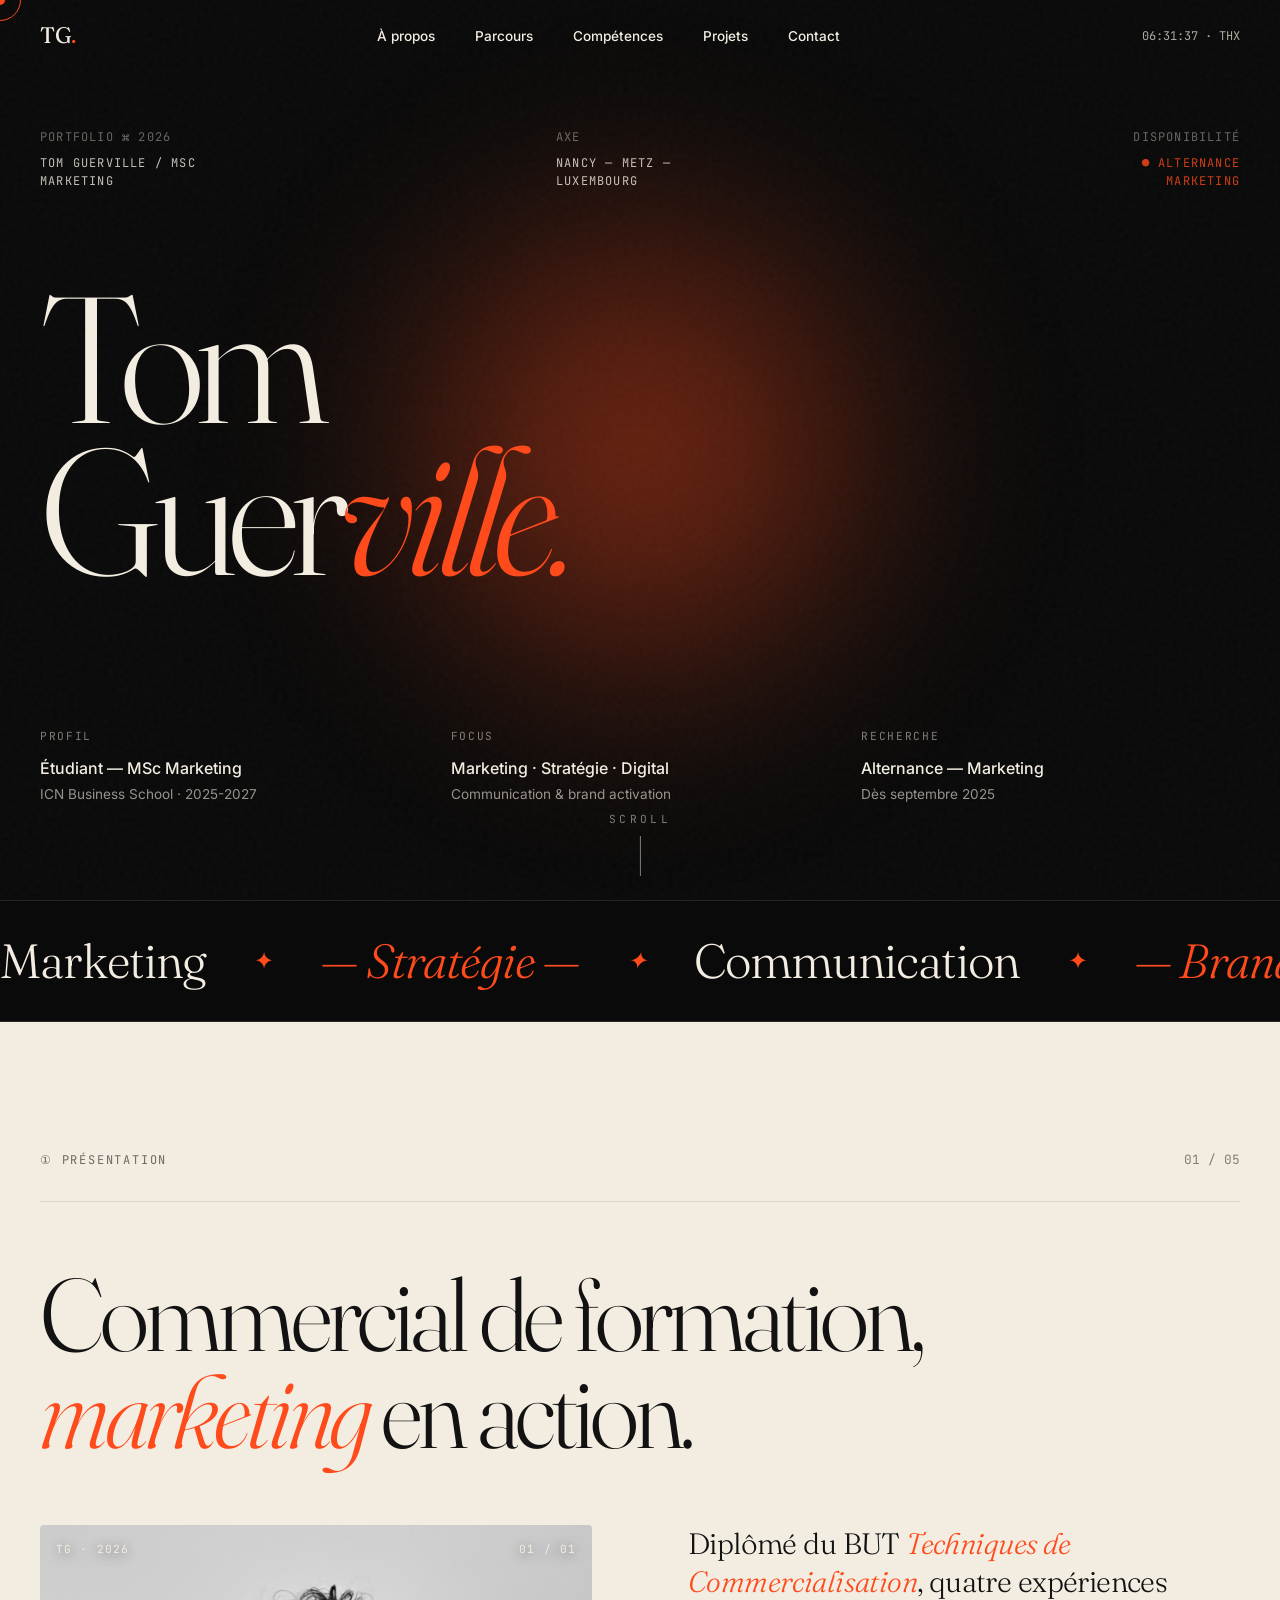
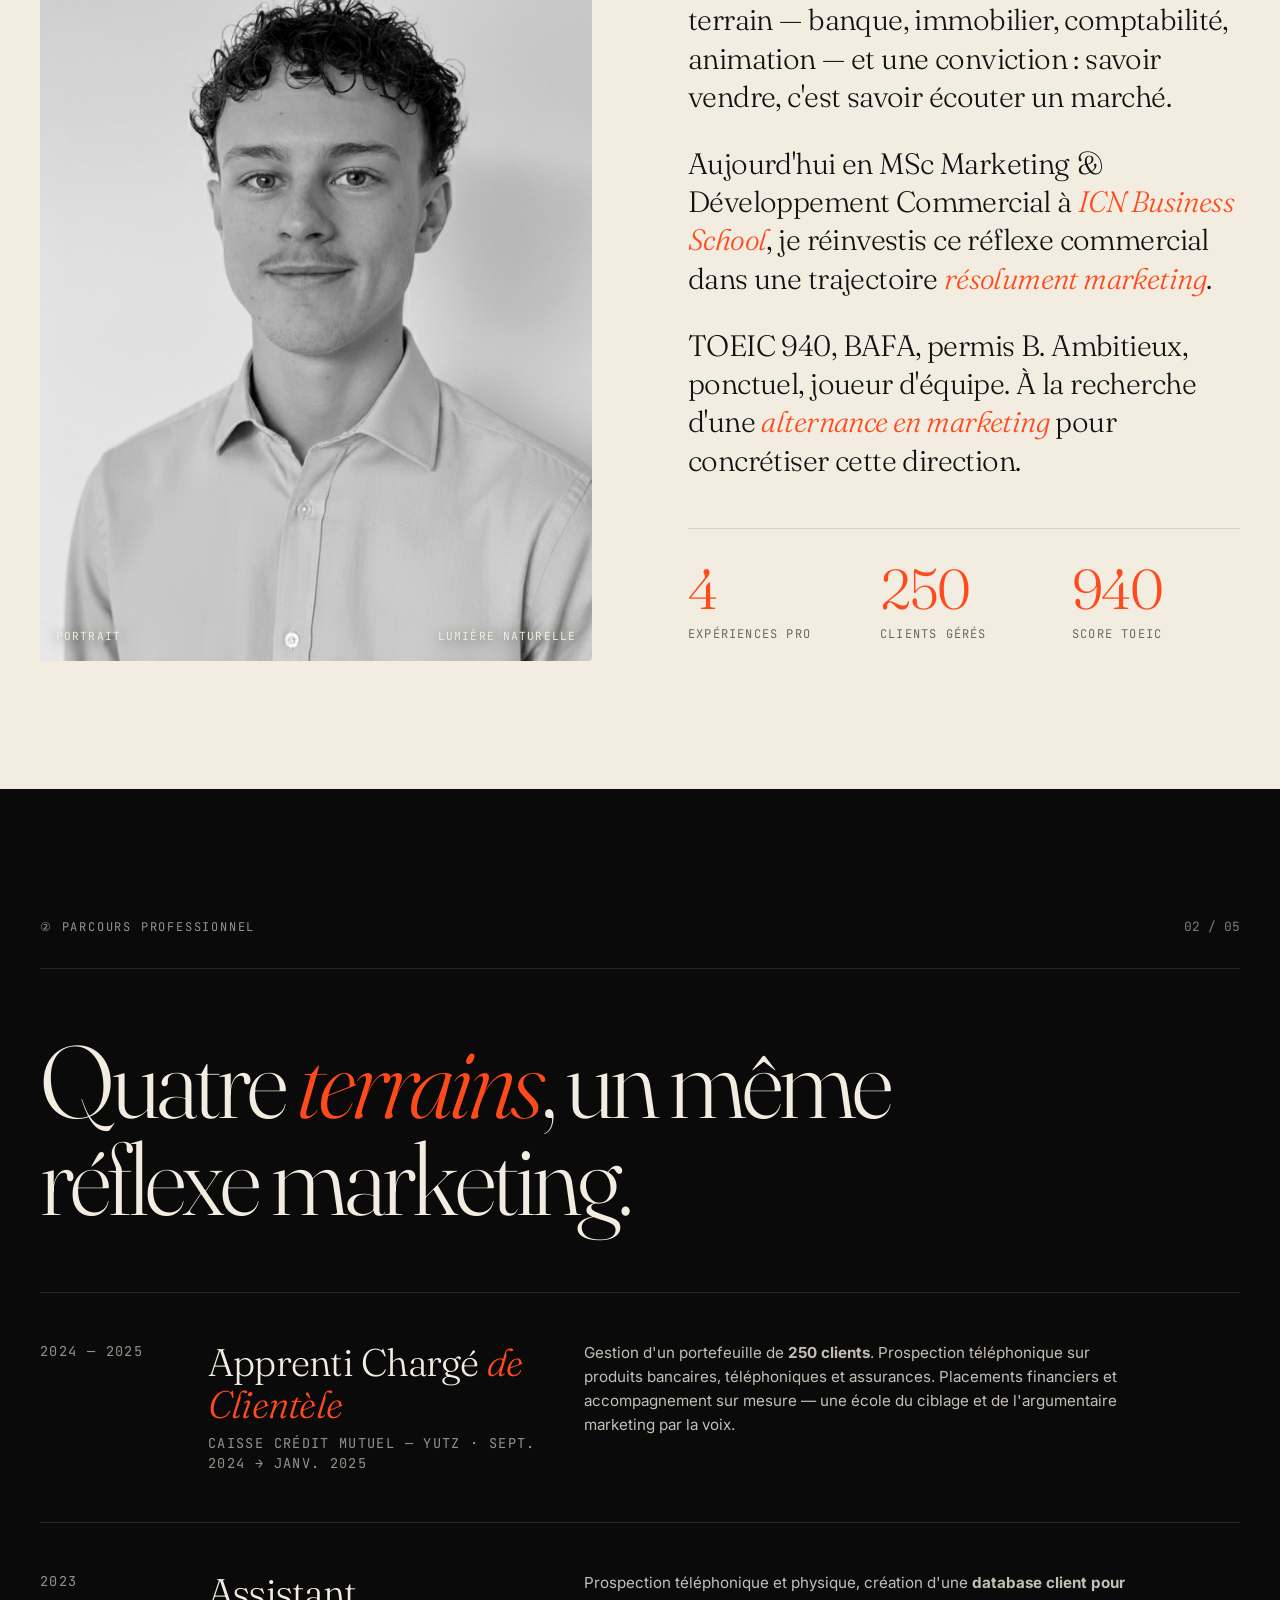
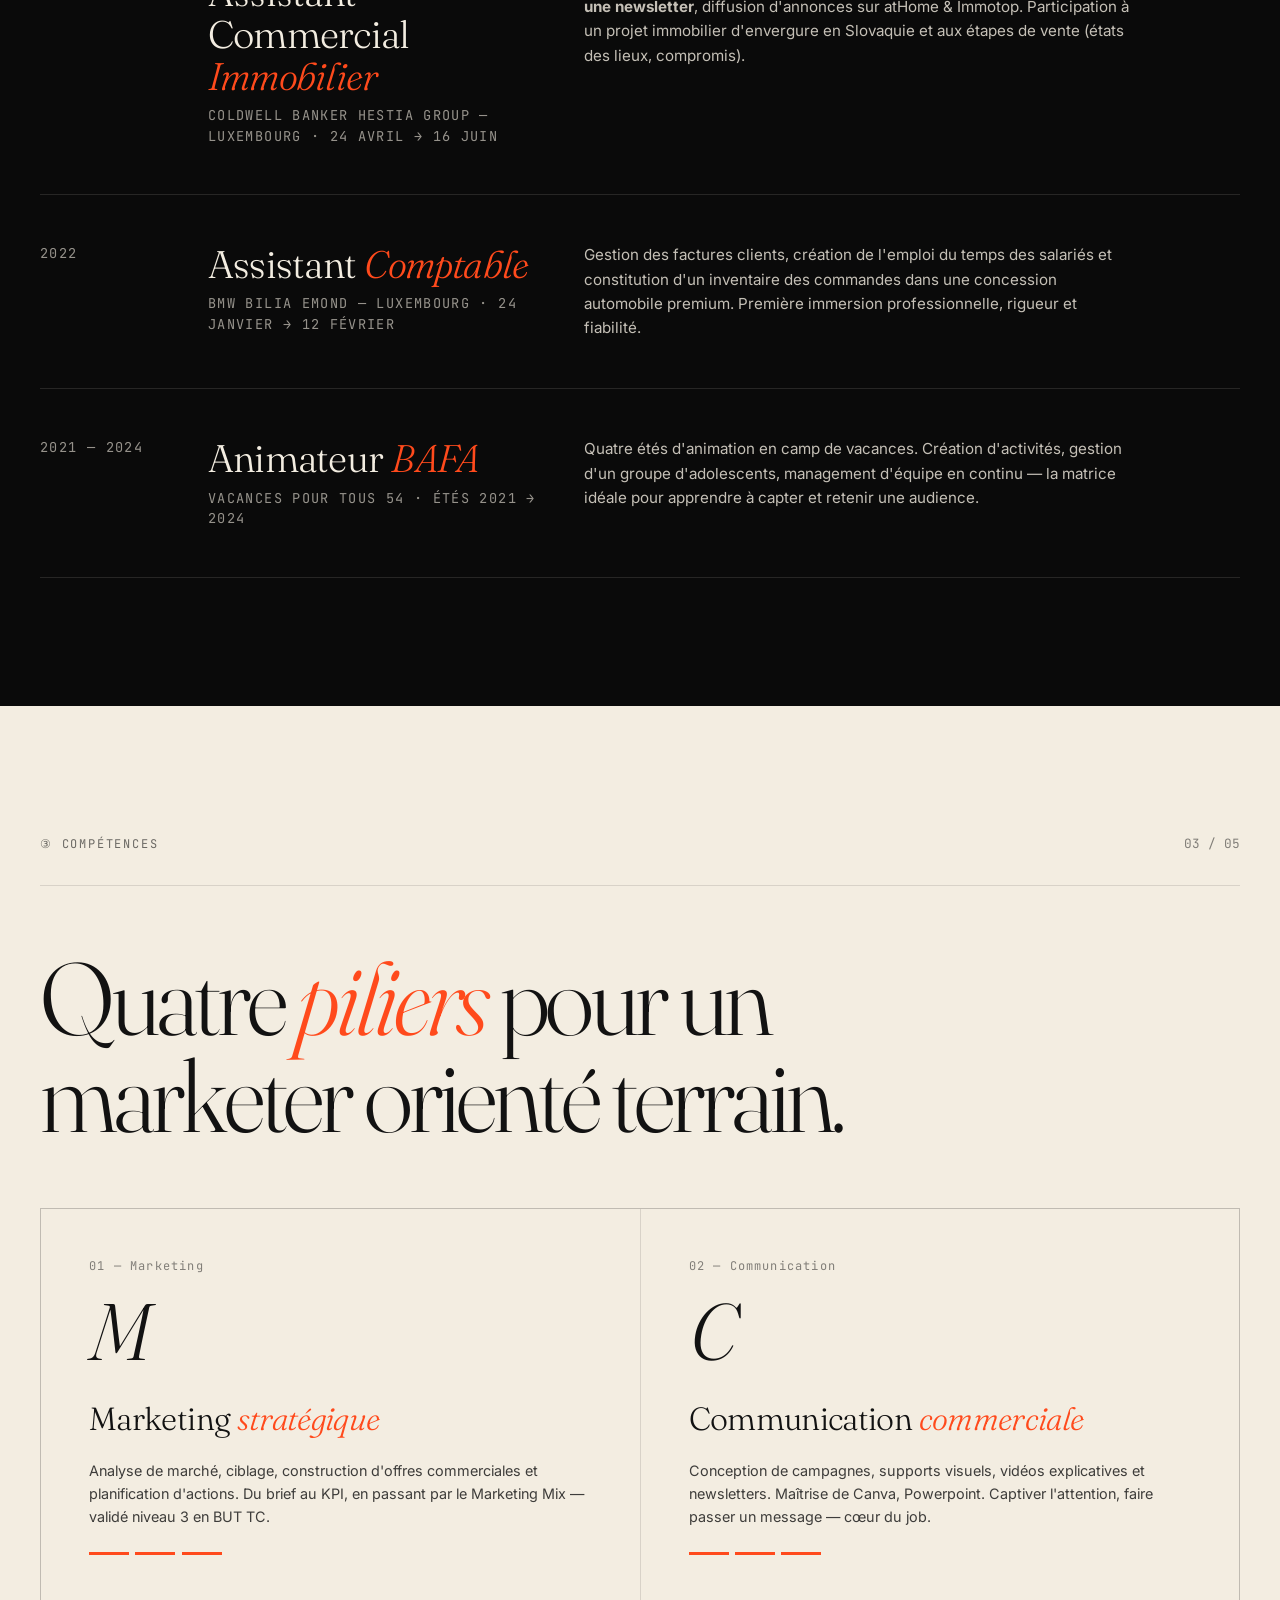
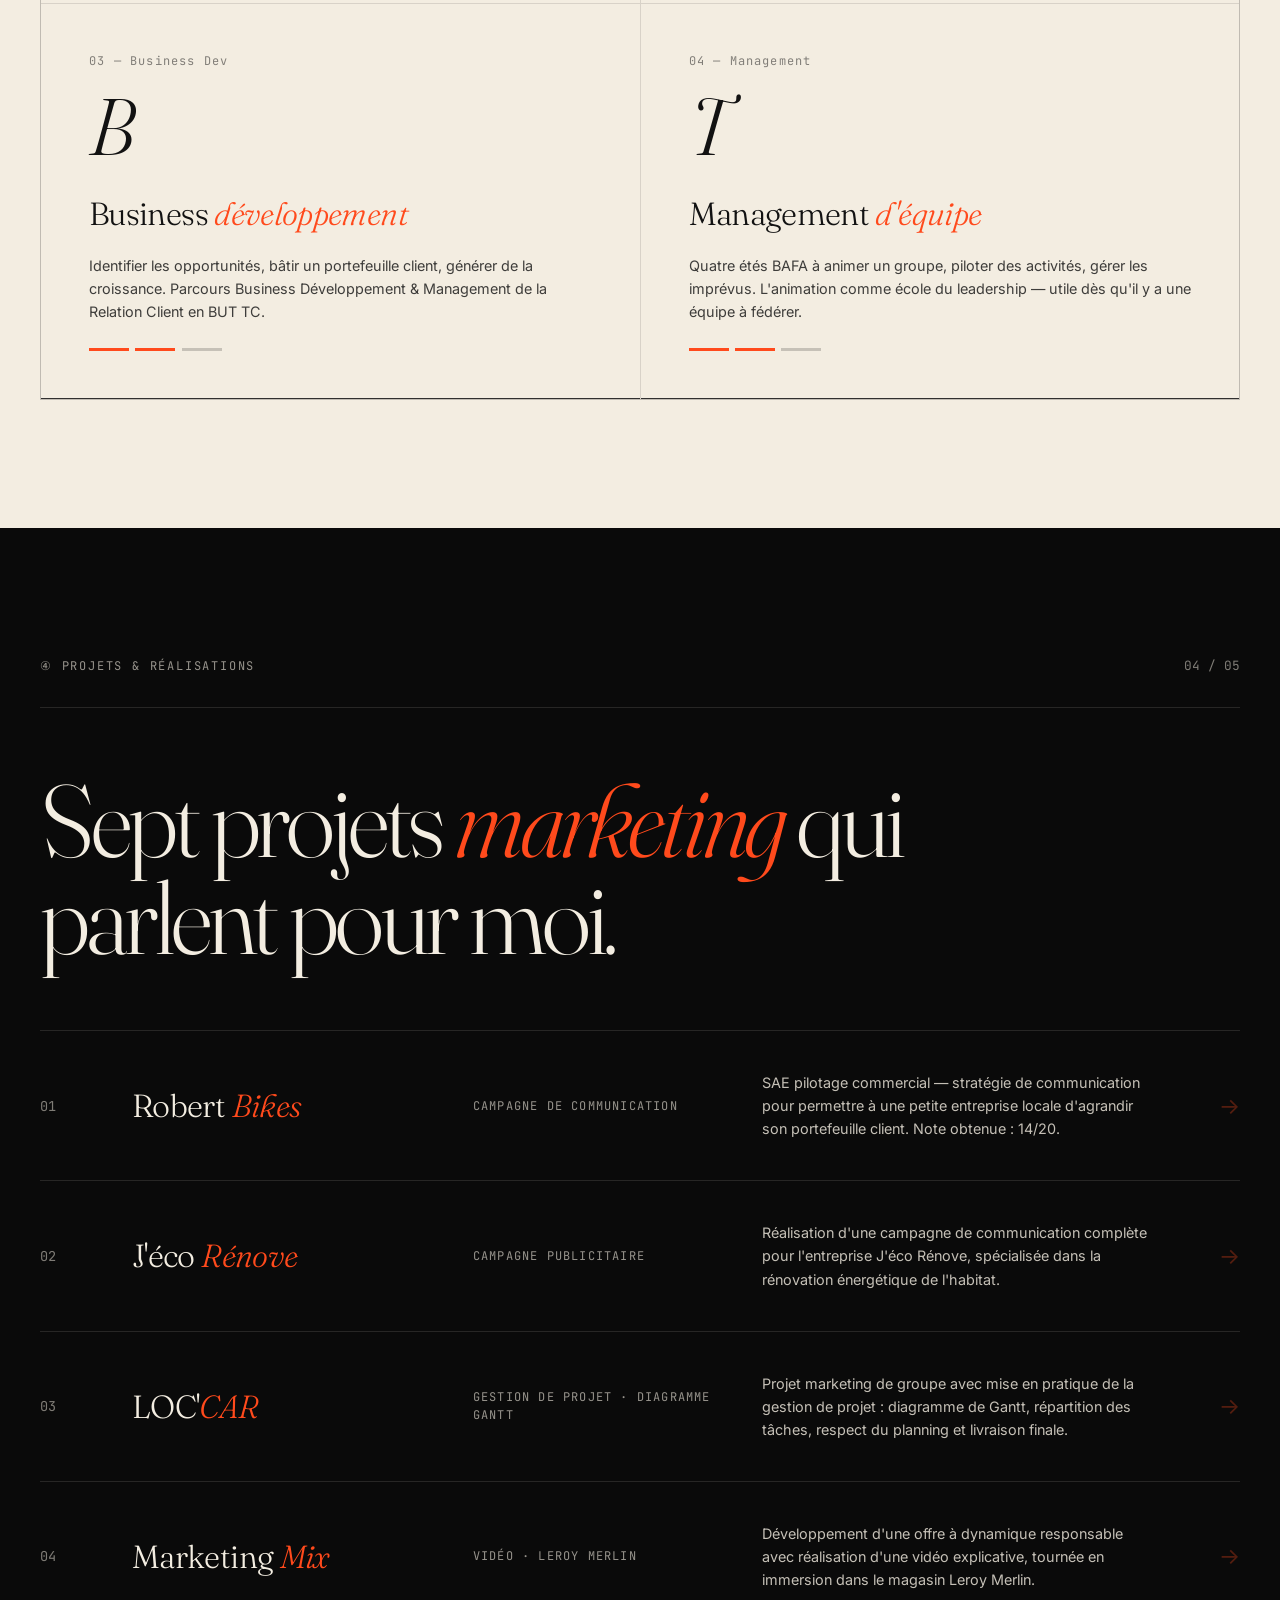
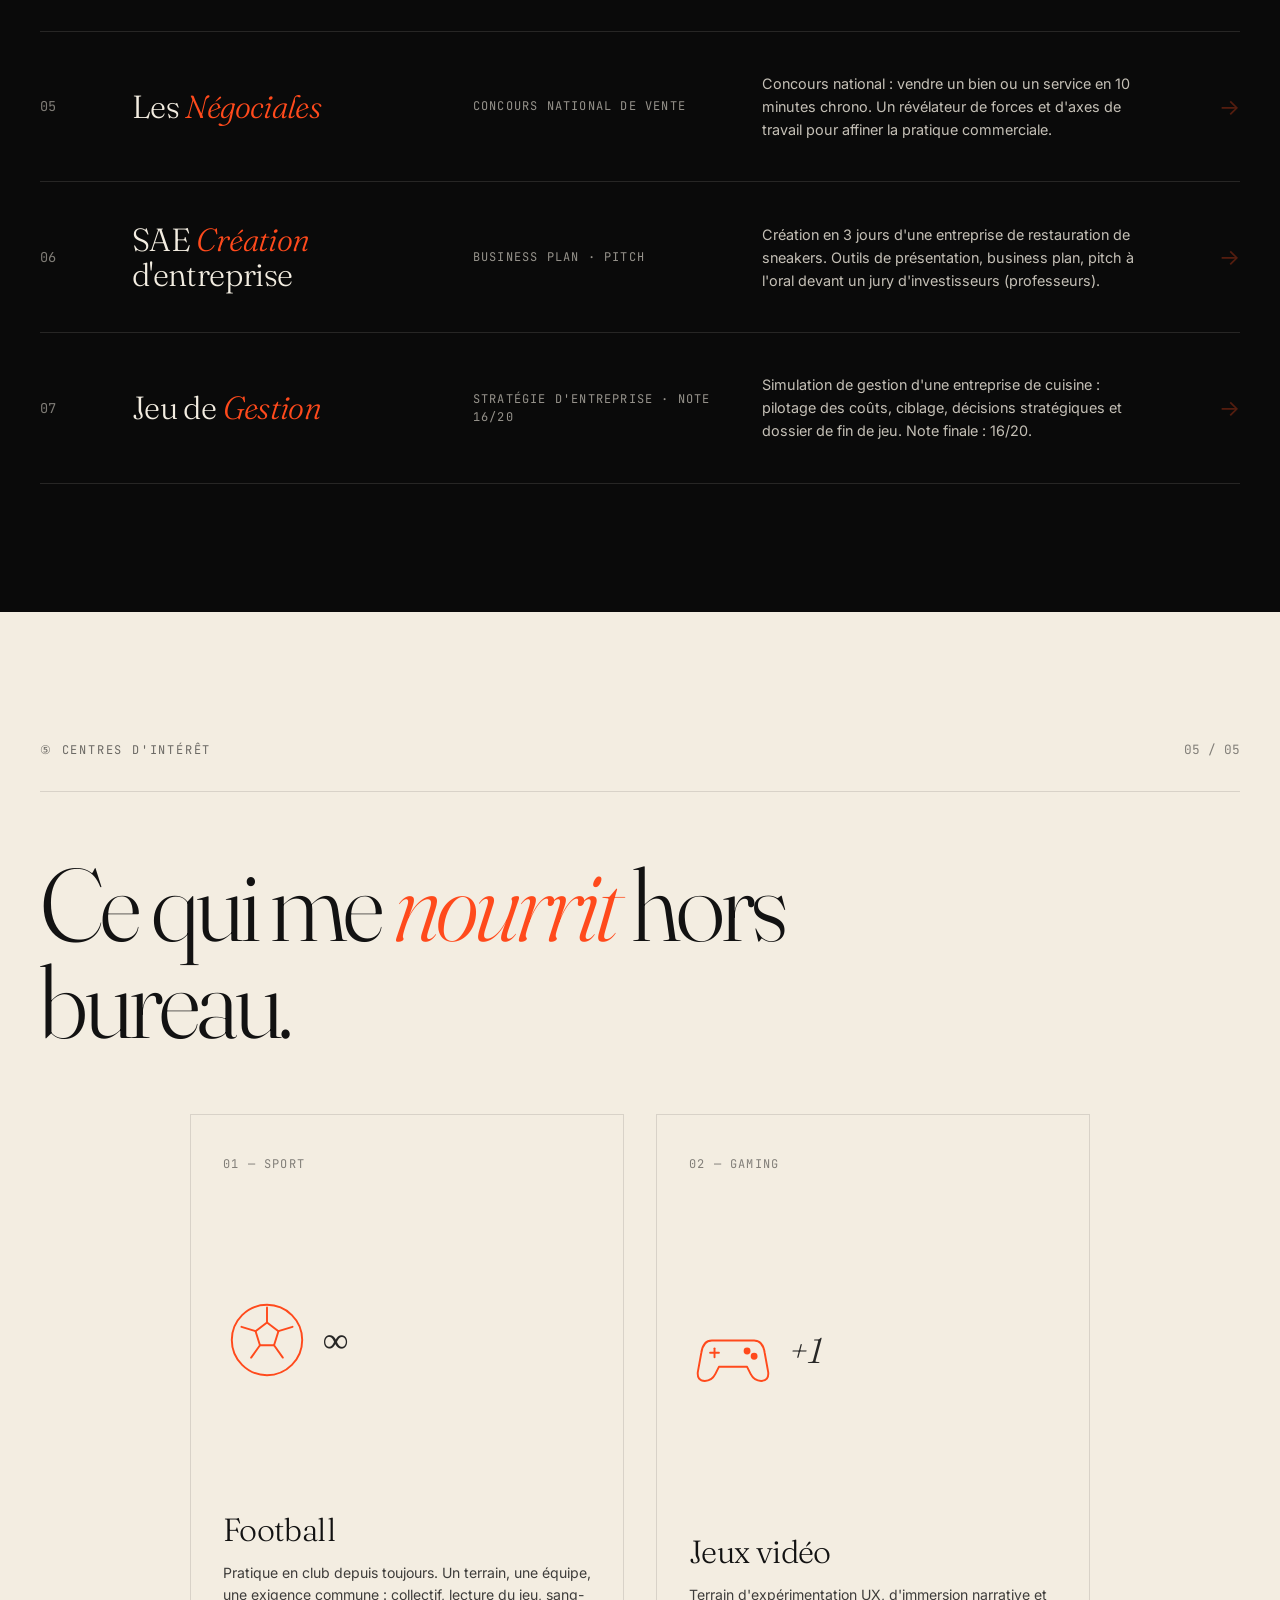
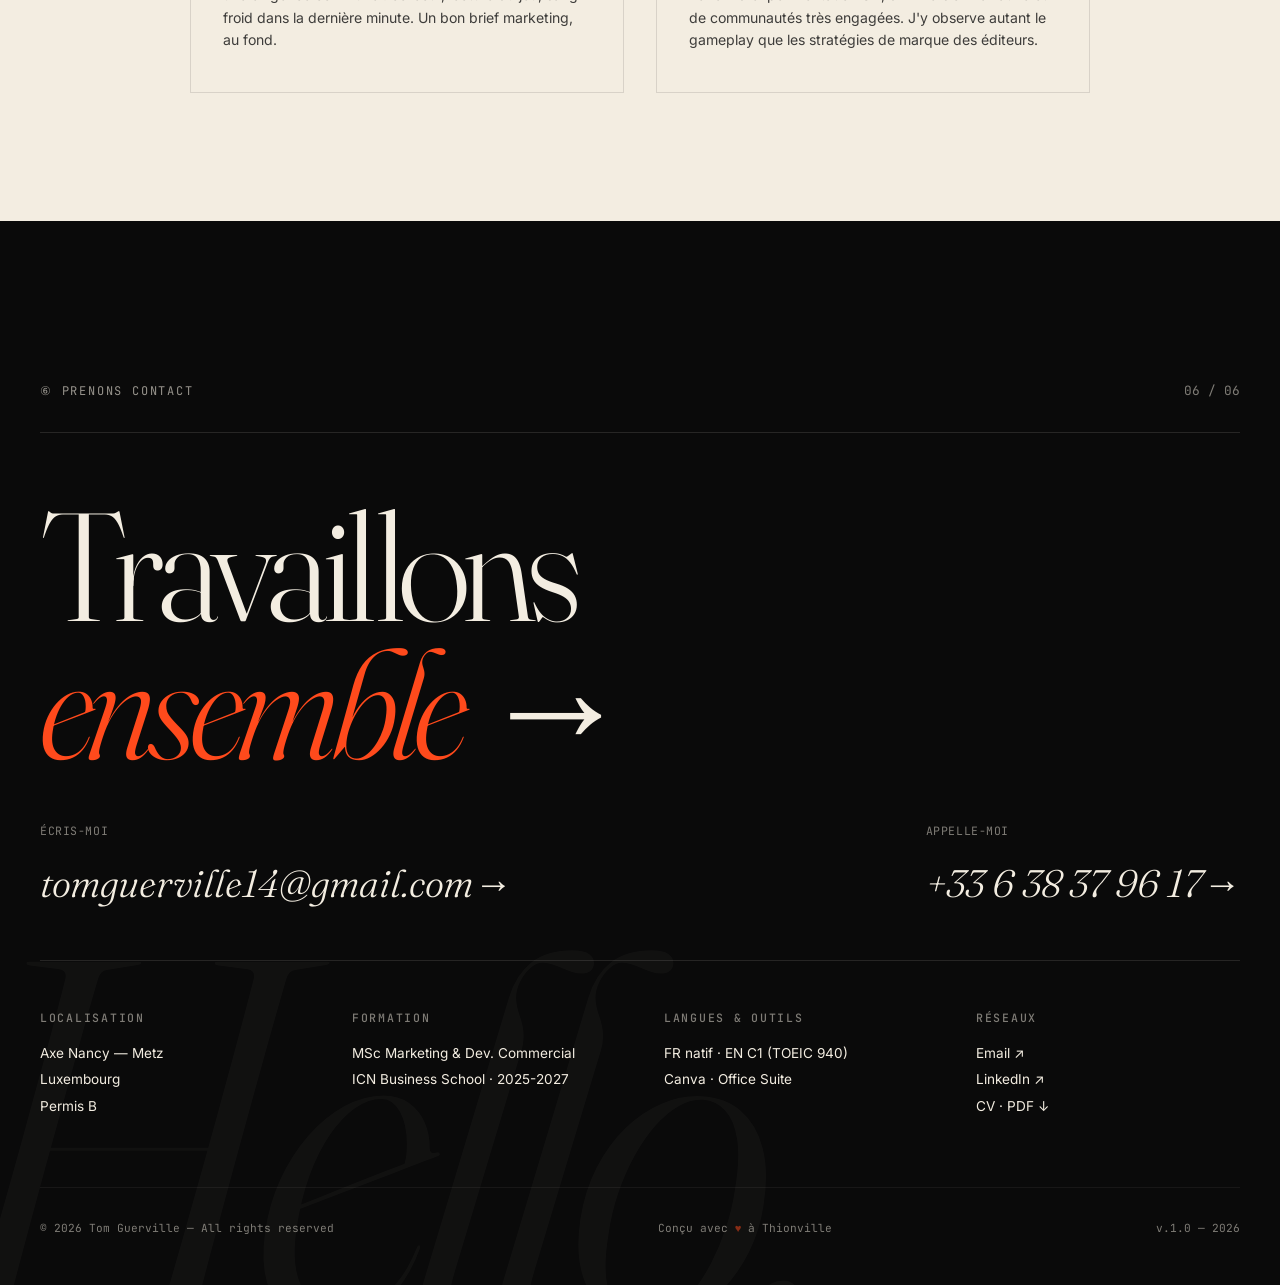
==== commit 8eb5e4bc: "Raffinements: nouveau portrait, recadrage marketing, suppression preview projets, icônes SVG intérêt" ====
--- a/index.html
+++ b/index.html
@@ -495,32 +495,6 @@
   }
   .project-row:hover::before { opacity: 1; }
 
-  .project-preview {
-    position: fixed;
-    top: 0; left: 0;
-    width: 360px;
-    height: 240px;
-    pointer-events: none;
-    z-index: 50;
-    opacity: 0;
-    transform: translate(-50%, -50%) scale(0.85);
-    transition: opacity 0.3s ease, transform 0.3s ease;
-    border-radius: 6px;
-    overflow: hidden;
-    background: var(--accent);
-    display: flex;
-    align-items: center;
-    justify-content: center;
-    font-family: 'Fraunces', serif;
-    color: var(--bg);
-    font-size: 2.2rem;
-    font-style: italic;
-    text-align: center;
-    padding: 1rem;
-    box-shadow: 0 30px 60px rgba(0,0,0,0.4);
-  }
-  .project-preview.active { opacity: 1; transform: translate(-50%, -50%) scale(1); }
-
   /* ============ INTERETS ============ */
   .interests-grid {
     display: grid;
@@ -562,15 +536,34 @@
     letter-spacing: 0.1em;
   }
   .interest-card .ic-icon {
+    color: var(--accent);
+    line-height: 0;
+    transition: transform 0.8s cubic-bezier(0.23, 1, 0.32, 1);
+    margin: 1rem 0;
+    display: flex;
+    align-items: center;
+    gap: 0.75rem;
+  }
+  .interest-card .ic-icon svg {
+    width: 88px;
+    height: 88px;
+    display: block;
+  }
+  .interest-card .ic-icon .ic-sup {
     font-family: 'Fraunces', serif;
-    font-size: 6rem;
     font-style: italic;
-    color: var(--accent);
+    font-size: 2.2rem;
+    font-weight: 300;
+    color: var(--ink-dark);
     line-height: 1;
-    transition: transform 0.6s ease;
-    margin: 1rem 0;
-  }
-  .interest-card:hover .ic-icon { transform: scale(1.08) rotate(-3deg); }
+    opacity: 0.9;
+  }
+  .interest-card:hover .ic-icon { transform: scale(1.06) rotate(-4deg); }
+  .interest-card:hover .ic-icon svg { animation: iconSpin 1.2s cubic-bezier(0.23, 1, 0.32, 1); }
+  @keyframes iconSpin {
+    0% { transform: rotate(0deg); }
+    100% { transform: rotate(360deg); }
+  }
   .interest-card h4 {
     font-family: 'Fraunces', serif;
     font-size: 2rem;
@@ -827,7 +820,7 @@
     <div class="count">01 / 05</div>
   </div>
 
-  <h2 class="section-title reveal-up">Un profil <span class="it">marketing</span>, terrain dans l'âme.</h2>
+  <h2 class="section-title reveal-up">Commercial de formation, <span class="it">marketing</span> en action.</h2>
 
   <div class="about-grid">
     <div class="about-photo reveal-up">
@@ -843,9 +836,9 @@
     </div>
     <div>
       <div class="about-text" id="aboutText">
-        <p>Diplômé du BUT <span class="hl">Techniques de Commercialisation</span>, je poursuis aujourd'hui un MSc Marketing & Développement Commercial à <span class="hl">ICN Business School</span>.</p>
-        <p>Quatre expériences terrain — banque, immobilier, comptabilité, animation — et une certitude : le marketing qui fonctionne part toujours d'un <span class="hl">client compris</span>.</p>
-        <p>TOEIC 940, BAFA, permis B. Ambitieux, ponctuel, joueur d'équipe. À la recherche d'une <span class="hl">alternance en marketing</span> pour donner un cadre à toutes ces envies.</p>
+        <p>Diplômé du BUT <span class="hl">Techniques de Commercialisation</span>, quatre expériences terrain — banque, immobilier, comptabilité, animation — et une conviction : savoir vendre, c'est savoir écouter un marché.</p>
+        <p>Aujourd'hui en MSc Marketing & Développement Commercial à <span class="hl">ICN Business School</span>, je réinvestis ce réflexe commercial dans une trajectoire <span class="hl">résolument marketing</span>.</p>
+        <p>TOEIC 940, BAFA, permis B. Ambitieux, ponctuel, joueur d'équipe. À la recherche d'une <span class="hl">alternance en marketing</span> pour concrétiser cette direction.</p>
       </div>
       <div class="about-facts reveal-stagger">
         <div class="fact">
@@ -1060,7 +1053,6 @@
     </div>
   </div>
 
-  <div class="project-preview" id="projectPreview"></div>
 </section>
 
 <!-- INTERETS -->
@@ -1077,7 +1069,18 @@
       <div>
         <div class="ic-num">01 — SPORT</div>
       </div>
-      <div class="ic-icon">f</div>
+      <div class="ic-icon">
+        <svg viewBox="0 0 100 100" fill="none" stroke="currentColor" stroke-width="2.2" stroke-linejoin="round" stroke-linecap="round" aria-hidden="true">
+          <circle cx="50" cy="50" r="40"/>
+          <polygon points="50,30 63,40 58,56 42,56 37,40"/>
+          <line x1="50" y1="30" x2="50" y2="13"/>
+          <line x1="63" y1="40" x2="79" y2="35"/>
+          <line x1="58" y1="56" x2="68" y2="70"/>
+          <line x1="42" y1="56" x2="32" y2="70"/>
+          <line x1="37" y1="40" x2="21" y2="35"/>
+        </svg>
+        <span class="ic-sup">∞</span>
+      </div>
       <div>
         <h4>Football</h4>
         <p>Pratique en club depuis toujours. Un terrain, une équipe, une exigence commune : collectif, lecture du jeu, sang-froid dans la dernière minute. Un bon brief marketing, au fond.</p>
@@ -1087,7 +1090,16 @@
       <div>
         <div class="ic-num">02 — GAMING</div>
       </div>
-      <div class="ic-icon">g</div>
+      <div class="ic-icon">
+        <svg viewBox="0 0 100 100" fill="none" stroke="currentColor" stroke-width="2.2" stroke-linejoin="round" stroke-linecap="round" aria-hidden="true">
+          <path d="M26 38 Q16 38 14 52 L10 74 Q9 84 18 84 Q26 84 30 76 L34 68 L66 68 L70 76 Q74 84 82 84 Q91 84 90 74 L86 52 Q84 38 74 38 Z"/>
+          <line x1="24" y1="52" x2="34" y2="52"/>
+          <line x1="29" y1="47" x2="29" y2="57"/>
+          <circle cx="66" cy="50" r="2.8" fill="currentColor"/>
+          <circle cx="74" cy="56" r="2.8" fill="currentColor"/>
+        </svg>
+        <span class="ic-sup">+1</span>
+      </div>
       <div>
         <h4>Jeux vidéo</h4>
         <p>Terrain d'expérimentation UX, d'immersion narrative et de communautés très engagées. J'y observe autant le gameplay que les stratégies de marque des éditeurs.</p>
@@ -1318,27 +1330,7 @@
     });
   });
 
-  // ============ PROJECT PREVIEW ============
-  const preview = document.getElementById('projectPreview');
-  document.querySelectorAll('.project-row').forEach(row => {
-    row.addEventListener('mouseenter', () => {
-      if (preview) {
-        preview.textContent = row.dataset.preview;
-        preview.classList.add('active');
-      }
-    });
-    row.addEventListener('mouseleave', () => {
-      if (preview) preview.classList.remove('active');
-    });
-    row.addEventListener('mousemove', (e) => {
-      if (preview) {
-        preview.style.left = e.clientX + 'px';
-        preview.style.top = e.clientY + 'px';
-      }
-    });
-  });
-
-  // ============ NAV SCROLL COLOR SWITCH ============
+// ============ NAV SCROLL COLOR SWITCH ============
   const navEl = document.querySelector('nav');
   const creamSections = Array.from(document.querySelectorAll('section.cream'));
   function updateNav() {
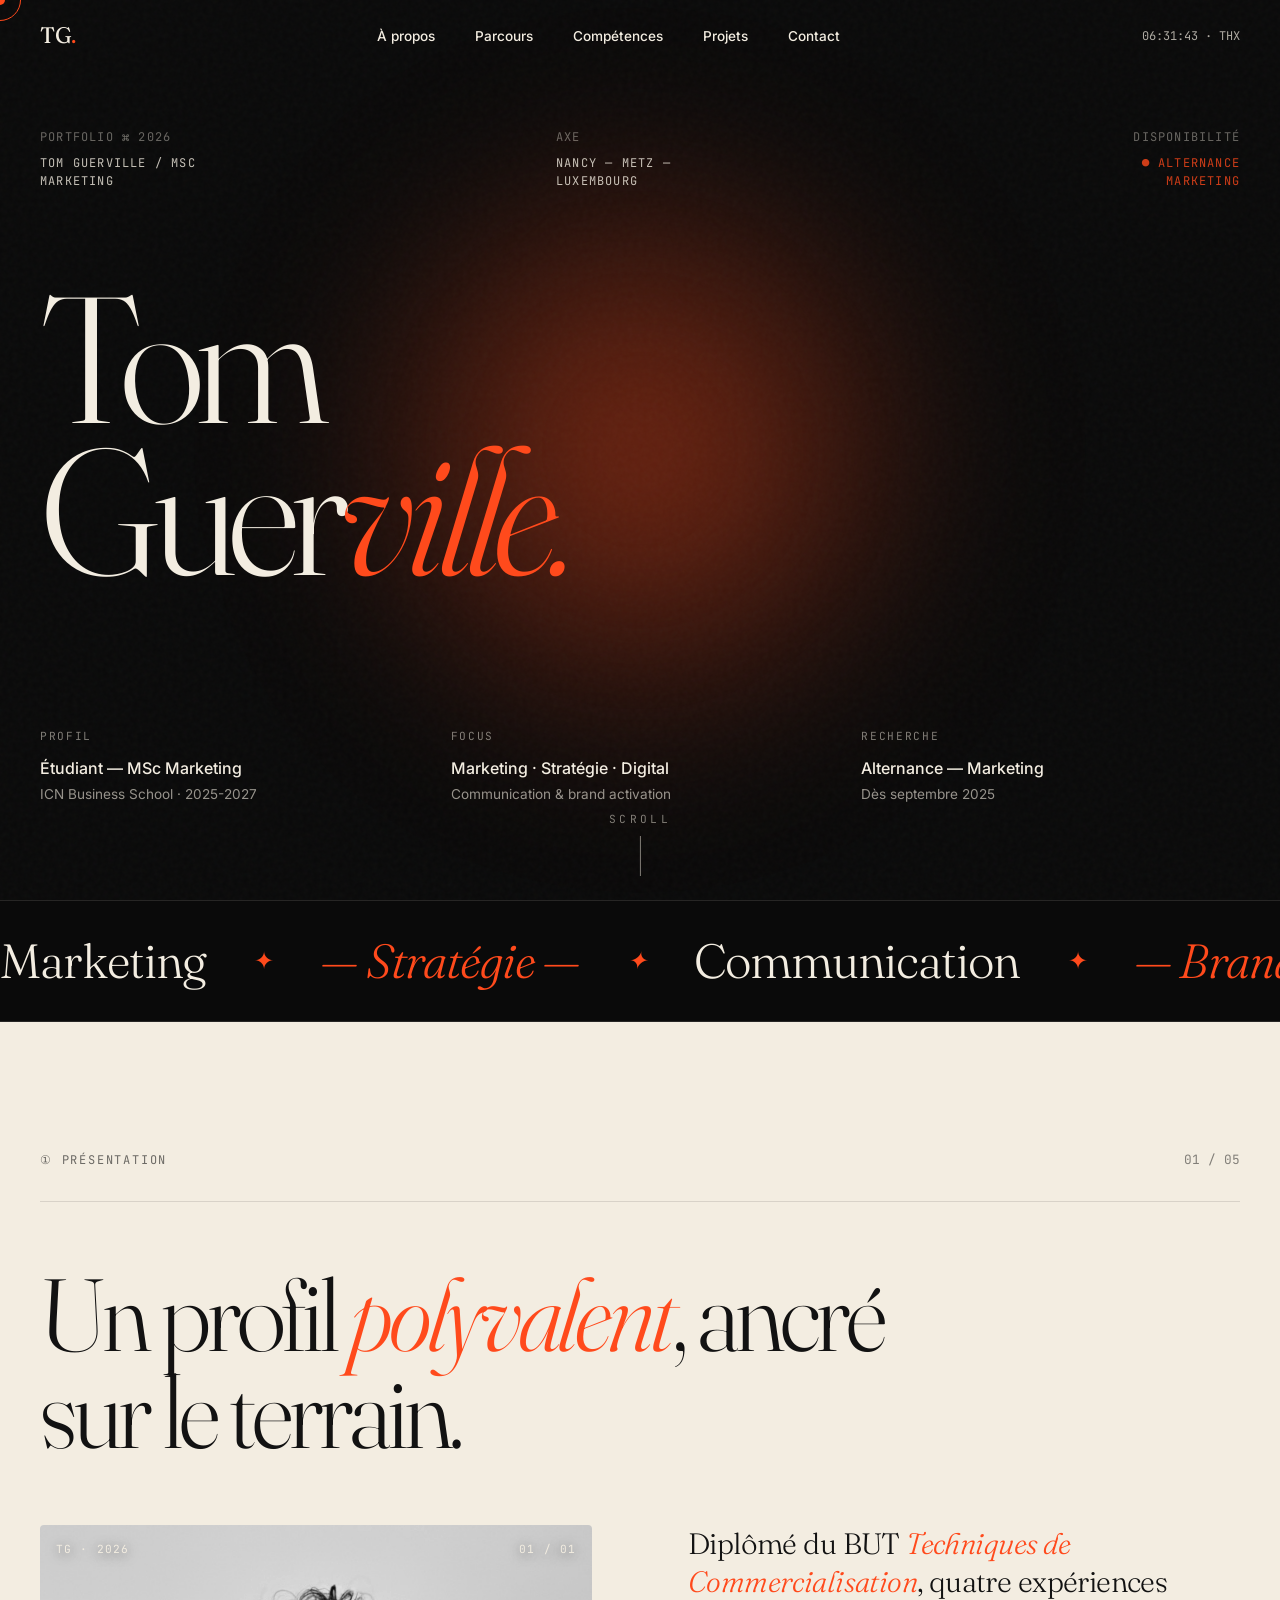
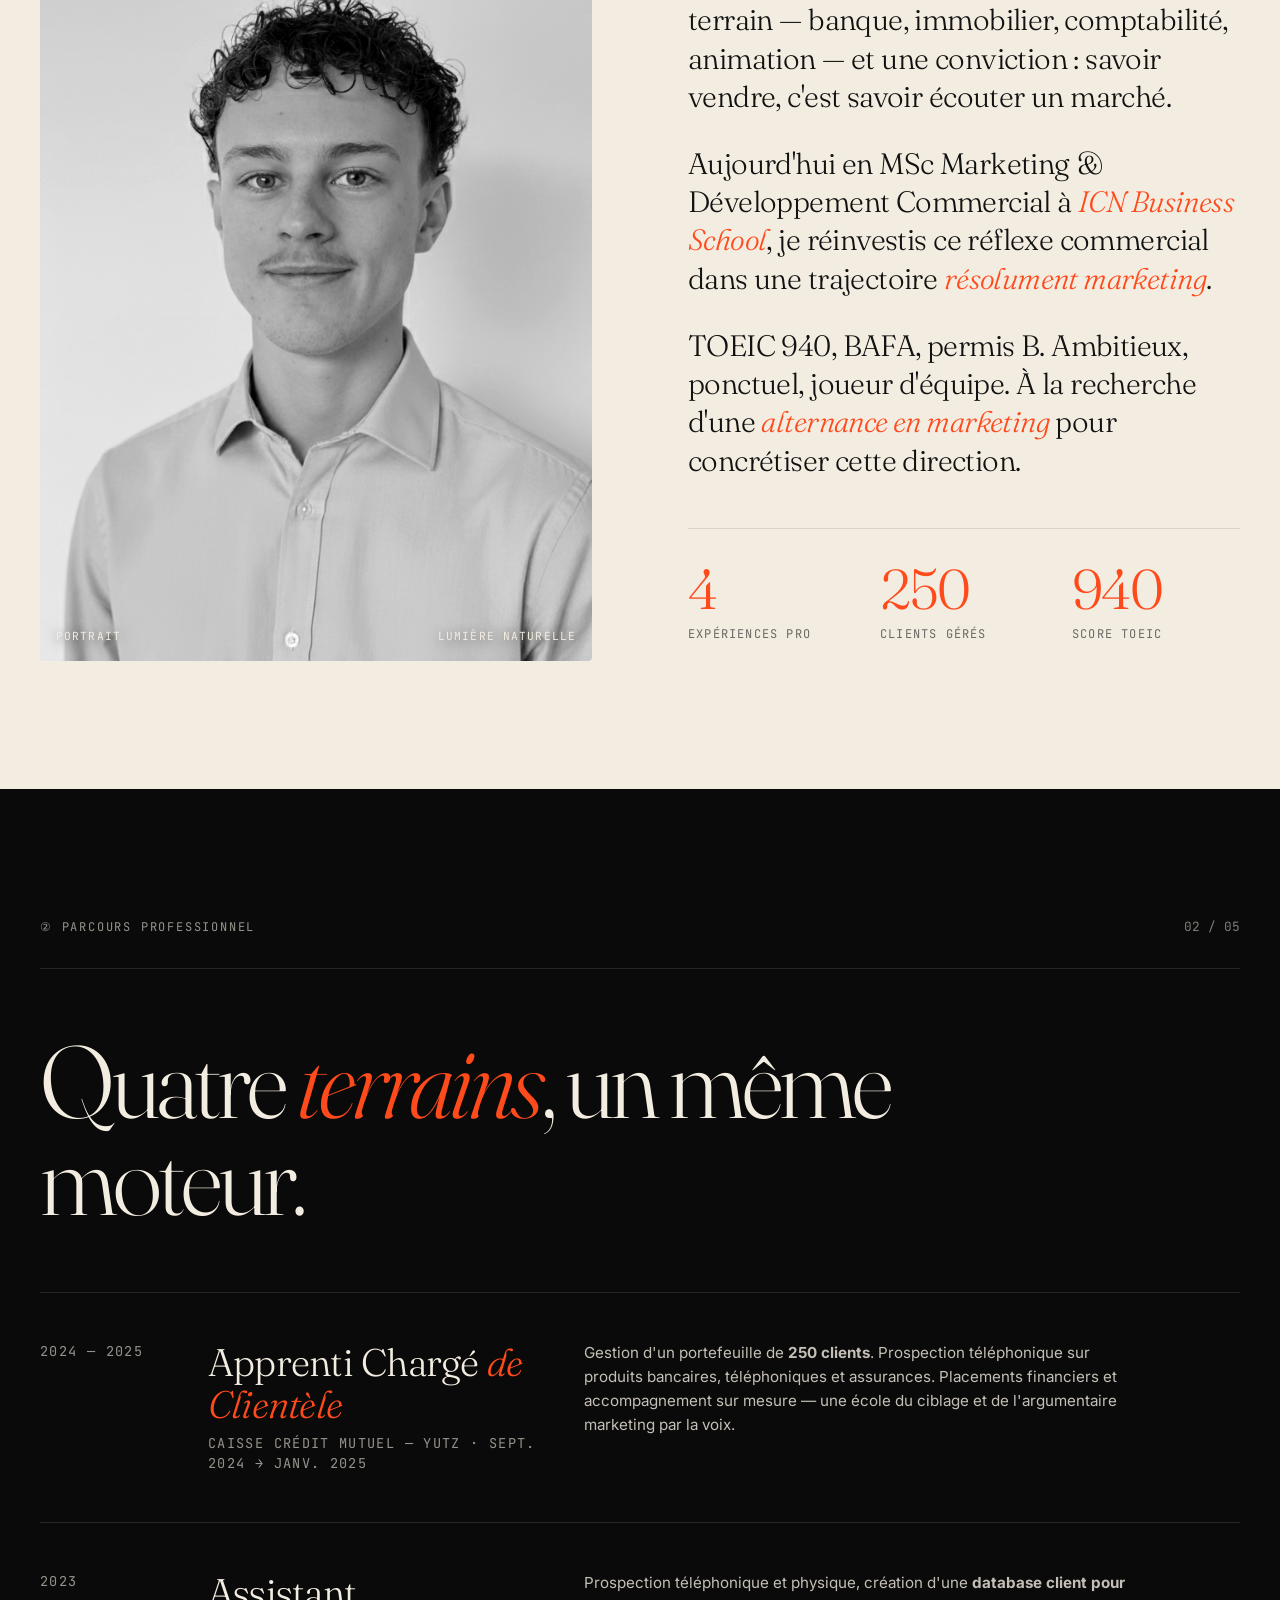
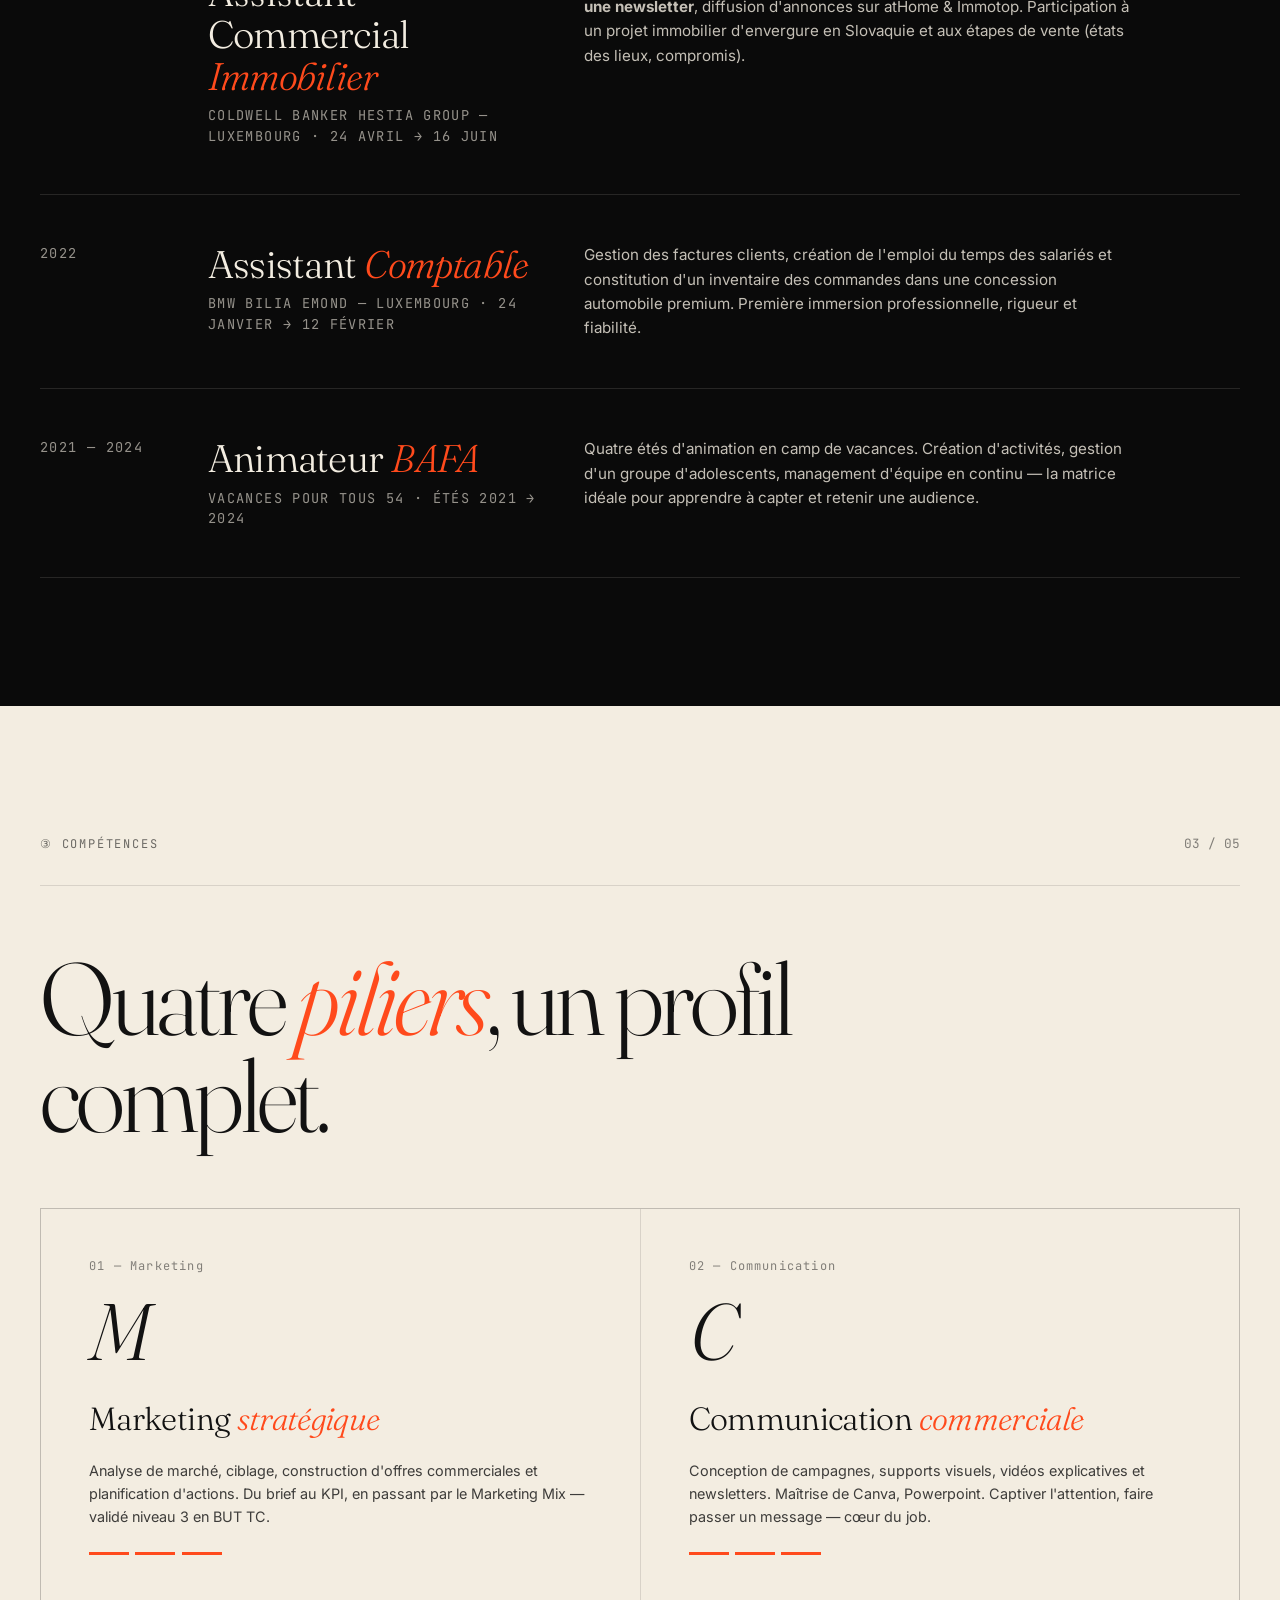
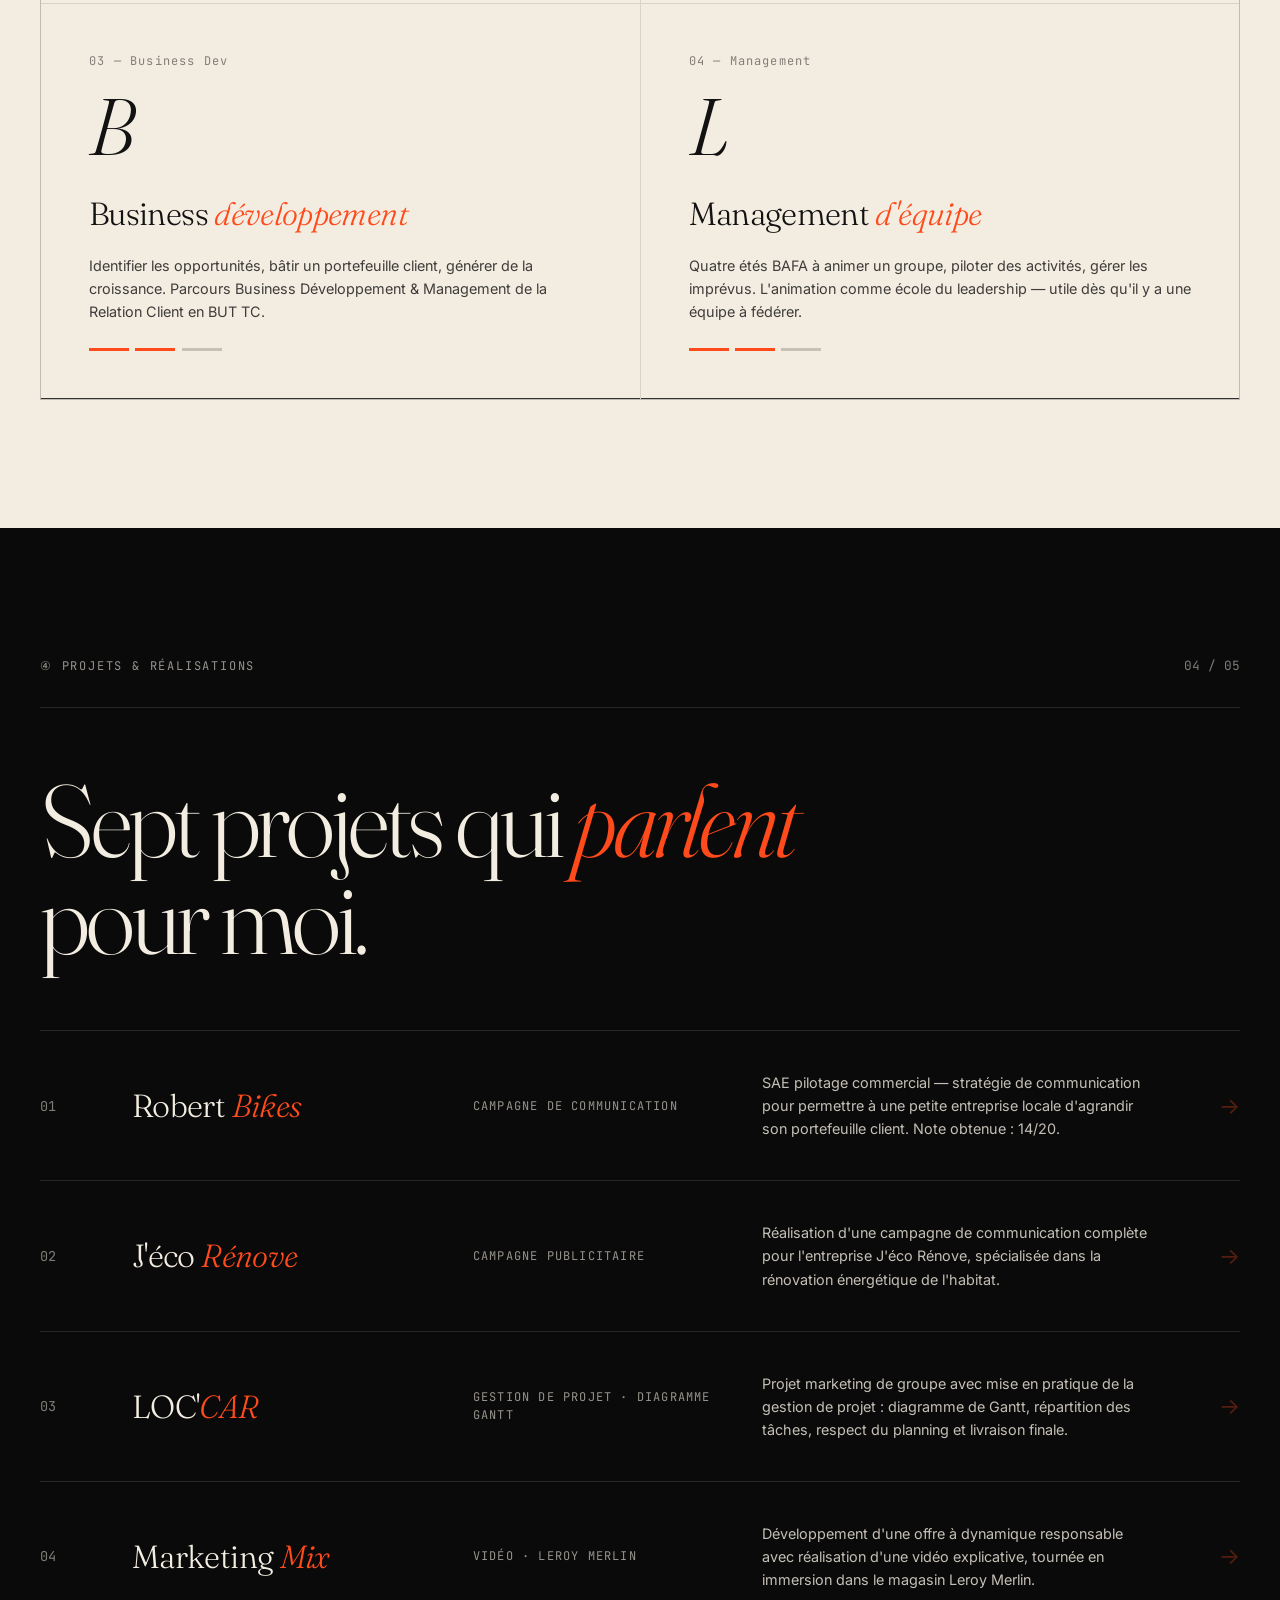
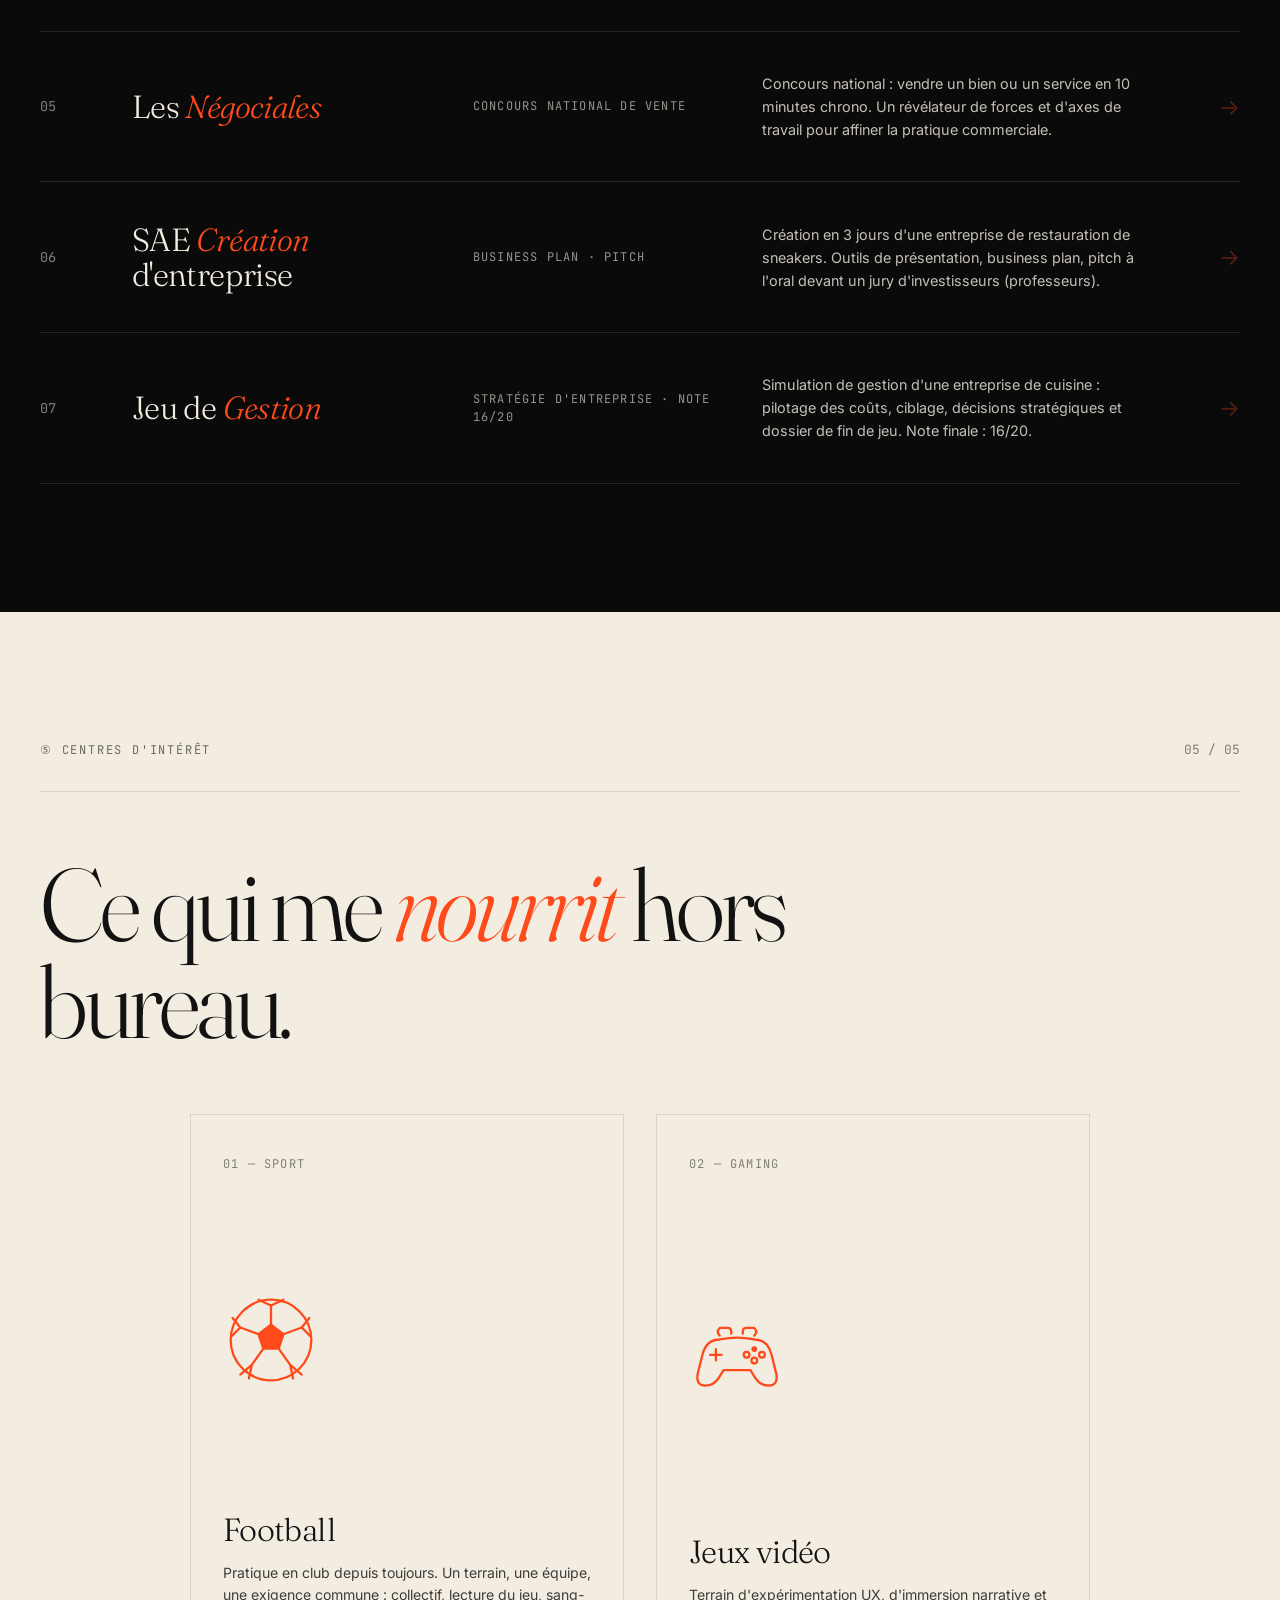
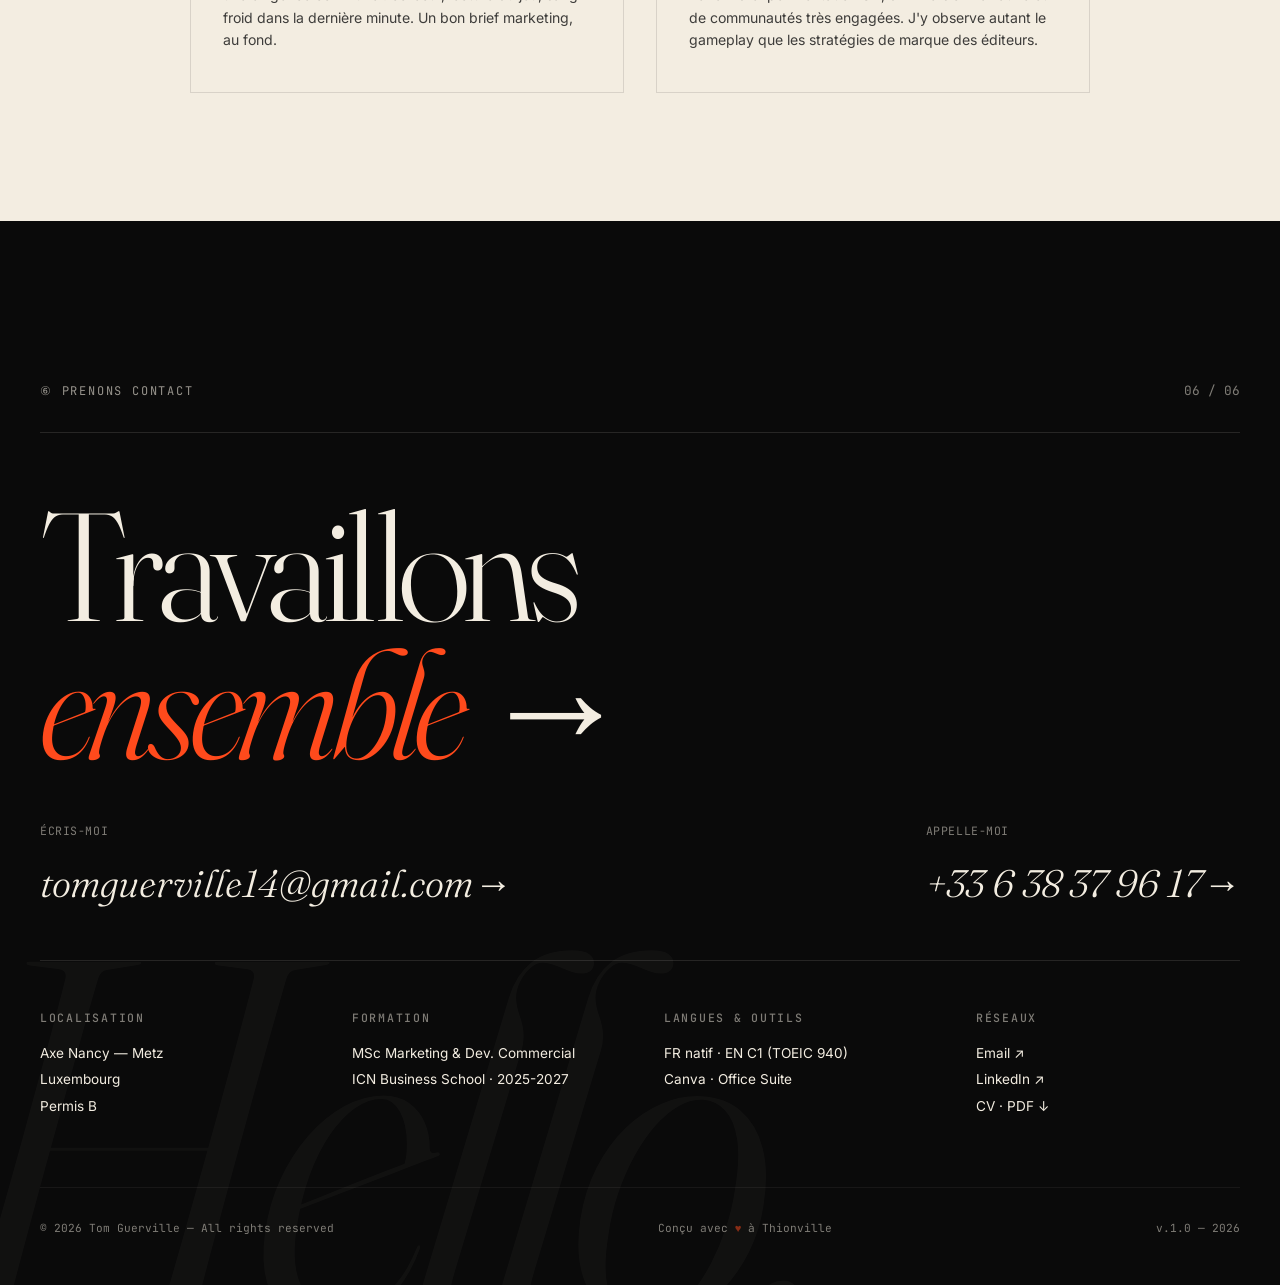
==== commit 6b470611: "Icônes intérêts raffinées, titres polyvalents, lettre Management corrigée - Football: SVG ballon com" ====
--- a/index.html
+++ b/index.html
@@ -540,30 +540,13 @@
     line-height: 0;
     transition: transform 0.8s cubic-bezier(0.23, 1, 0.32, 1);
     margin: 1rem 0;
-    display: flex;
-    align-items: center;
-    gap: 0.75rem;
   }
   .interest-card .ic-icon svg {
-    width: 88px;
-    height: 88px;
+    width: 96px;
+    height: 96px;
     display: block;
   }
-  .interest-card .ic-icon .ic-sup {
-    font-family: 'Fraunces', serif;
-    font-style: italic;
-    font-size: 2.2rem;
-    font-weight: 300;
-    color: var(--ink-dark);
-    line-height: 1;
-    opacity: 0.9;
-  }
-  .interest-card:hover .ic-icon { transform: scale(1.06) rotate(-4deg); }
-  .interest-card:hover .ic-icon svg { animation: iconSpin 1.2s cubic-bezier(0.23, 1, 0.32, 1); }
-  @keyframes iconSpin {
-    0% { transform: rotate(0deg); }
-    100% { transform: rotate(360deg); }
-  }
+  .interest-card:hover .ic-icon { transform: scale(1.08) rotate(-4deg); }
   .interest-card h4 {
     font-family: 'Fraunces', serif;
     font-size: 2rem;
@@ -820,7 +803,7 @@
     <div class="count">01 / 05</div>
   </div>
 
-  <h2 class="section-title reveal-up">Commercial de formation, <span class="it">marketing</span> en action.</h2>
+  <h2 class="section-title reveal-up">Un profil <span class="it">polyvalent</span>, ancré sur le terrain.</h2>
 
   <div class="about-grid">
     <div class="about-photo reveal-up">
@@ -865,7 +848,7 @@
     <div class="count">02 / 05</div>
   </div>
 
-  <h2 class="section-title reveal-up">Quatre <span class="it">terrains</span>, un même réflexe marketing.</h2>
+  <h2 class="section-title reveal-up">Quatre <span class="it">terrains</span>, un même moteur.</h2>
 
   <div class="timeline">
     <div class="timeline-item reveal-up">
@@ -917,7 +900,7 @@
     <div class="count">03 / 05</div>
   </div>
 
-  <h2 class="section-title reveal-up">Quatre <span class="it">piliers</span> pour un marketer orienté terrain.</h2>
+  <h2 class="section-title reveal-up">Quatre <span class="it">piliers</span>, un profil complet.</h2>
 
   <div class="comp-grid reveal-stagger">
     <div class="comp-card">
@@ -971,7 +954,7 @@
     <div class="comp-card">
       <div>
         <div class="comp-num">04 — Management</div>
-        <div class="comp-icon">T</div>
+        <div class="comp-icon">L</div>
       </div>
       <div>
         <h3>Management <span class="it">d'équipe</span></h3>
@@ -993,7 +976,7 @@
     <div class="count">04 / 05</div>
   </div>
 
-  <h2 class="section-title reveal-up">Sept projets <span class="it">marketing</span> qui parlent pour moi.</h2>
+  <h2 class="section-title reveal-up">Sept projets qui <span class="it">parlent</span> pour moi.</h2>
 
   <div class="projects">
     <div class="project-row" data-preview="Robert Bikes">
@@ -1070,16 +1053,21 @@
         <div class="ic-num">01 — SPORT</div>
       </div>
       <div class="ic-icon">
-        <svg viewBox="0 0 100 100" fill="none" stroke="currentColor" stroke-width="2.2" stroke-linejoin="round" stroke-linecap="round" aria-hidden="true">
-          <circle cx="50" cy="50" r="40"/>
-          <polygon points="50,30 63,40 58,56 42,56 37,40"/>
-          <line x1="50" y1="30" x2="50" y2="13"/>
-          <line x1="63" y1="40" x2="79" y2="35"/>
-          <line x1="58" y1="56" x2="68" y2="70"/>
-          <line x1="42" y1="56" x2="32" y2="70"/>
-          <line x1="37" y1="40" x2="21" y2="35"/>
+        <svg viewBox="0 0 100 100" fill="none" stroke="currentColor" stroke-width="2.4" stroke-linejoin="round" stroke-linecap="round" aria-hidden="true">
+          <circle cx="50" cy="50" r="42"/>
+          <polygon points="50,34 63,44 58,59 42,59 37,44" fill="currentColor" stroke="none"/>
+          <polygon points="50,34 63,44 58,59 42,59 37,44"/>
+          <path d="M50 34 L50 14"/>
+          <path d="M63 44 L82 37"/>
+          <path d="M58 59 L70 76"/>
+          <path d="M42 59 L30 76"/>
+          <path d="M37 44 L18 37"/>
+          <path d="M50 14 L63 8 M50 14 L37 8"/>
+          <path d="M82 37 L91 46 M82 37 L90 27"/>
+          <path d="M70 76 L82 86 M70 76 L73 90"/>
+          <path d="M30 76 L18 86 M30 76 L27 90"/>
+          <path d="M18 37 L9 46 M18 37 L10 27"/>
         </svg>
-        <span class="ic-sup">∞</span>
       </div>
       <div>
         <h4>Football</h4>
@@ -1091,14 +1079,17 @@
         <div class="ic-num">02 — GAMING</div>
       </div>
       <div class="ic-icon">
-        <svg viewBox="0 0 100 100" fill="none" stroke="currentColor" stroke-width="2.2" stroke-linejoin="round" stroke-linecap="round" aria-hidden="true">
-          <path d="M26 38 Q16 38 14 52 L10 74 Q9 84 18 84 Q26 84 30 76 L34 68 L66 68 L70 76 Q74 84 82 84 Q91 84 90 74 L86 52 Q84 38 74 38 Z"/>
-          <line x1="24" y1="52" x2="34" y2="52"/>
-          <line x1="29" y1="47" x2="29" y2="57"/>
-          <circle cx="66" cy="50" r="2.8" fill="currentColor"/>
-          <circle cx="74" cy="56" r="2.8" fill="currentColor"/>
+        <svg viewBox="0 0 100 100" fill="none" stroke="currentColor" stroke-width="2.4" stroke-linejoin="round" stroke-linecap="round" aria-hidden="true">
+          <path d="M32 38 Q18 38 14 54 L9 74 Q7 86 17 86 Q26 86 31 78 L36 70 L64 70 L69 78 Q74 86 83 86 Q93 86 91 74 L86 54 Q82 38 68 38 Q58 36 50 36 Q42 36 32 38 Z"/>
+          <path d="M32 34 Q28 30 32 26 L40 26 Q44 26 44 30 L44 32"/>
+          <path d="M68 34 Q72 30 68 26 L60 26 Q56 26 56 30 L56 32"/>
+          <line x1="22" y1="54" x2="34" y2="54"/>
+          <line x1="28" y1="48" x2="28" y2="60"/>
+          <circle cx="68" cy="48" r="3" fill="currentColor" stroke="none"/>
+          <circle cx="76" cy="54" r="3" stroke="currentColor"/>
+          <circle cx="68" cy="60" r="3" stroke="currentColor"/>
+          <circle cx="60" cy="54" r="3" stroke="currentColor"/>
         </svg>
-        <span class="ic-sup">+1</span>
       </div>
       <div>
         <h4>Jeux vidéo</h4>
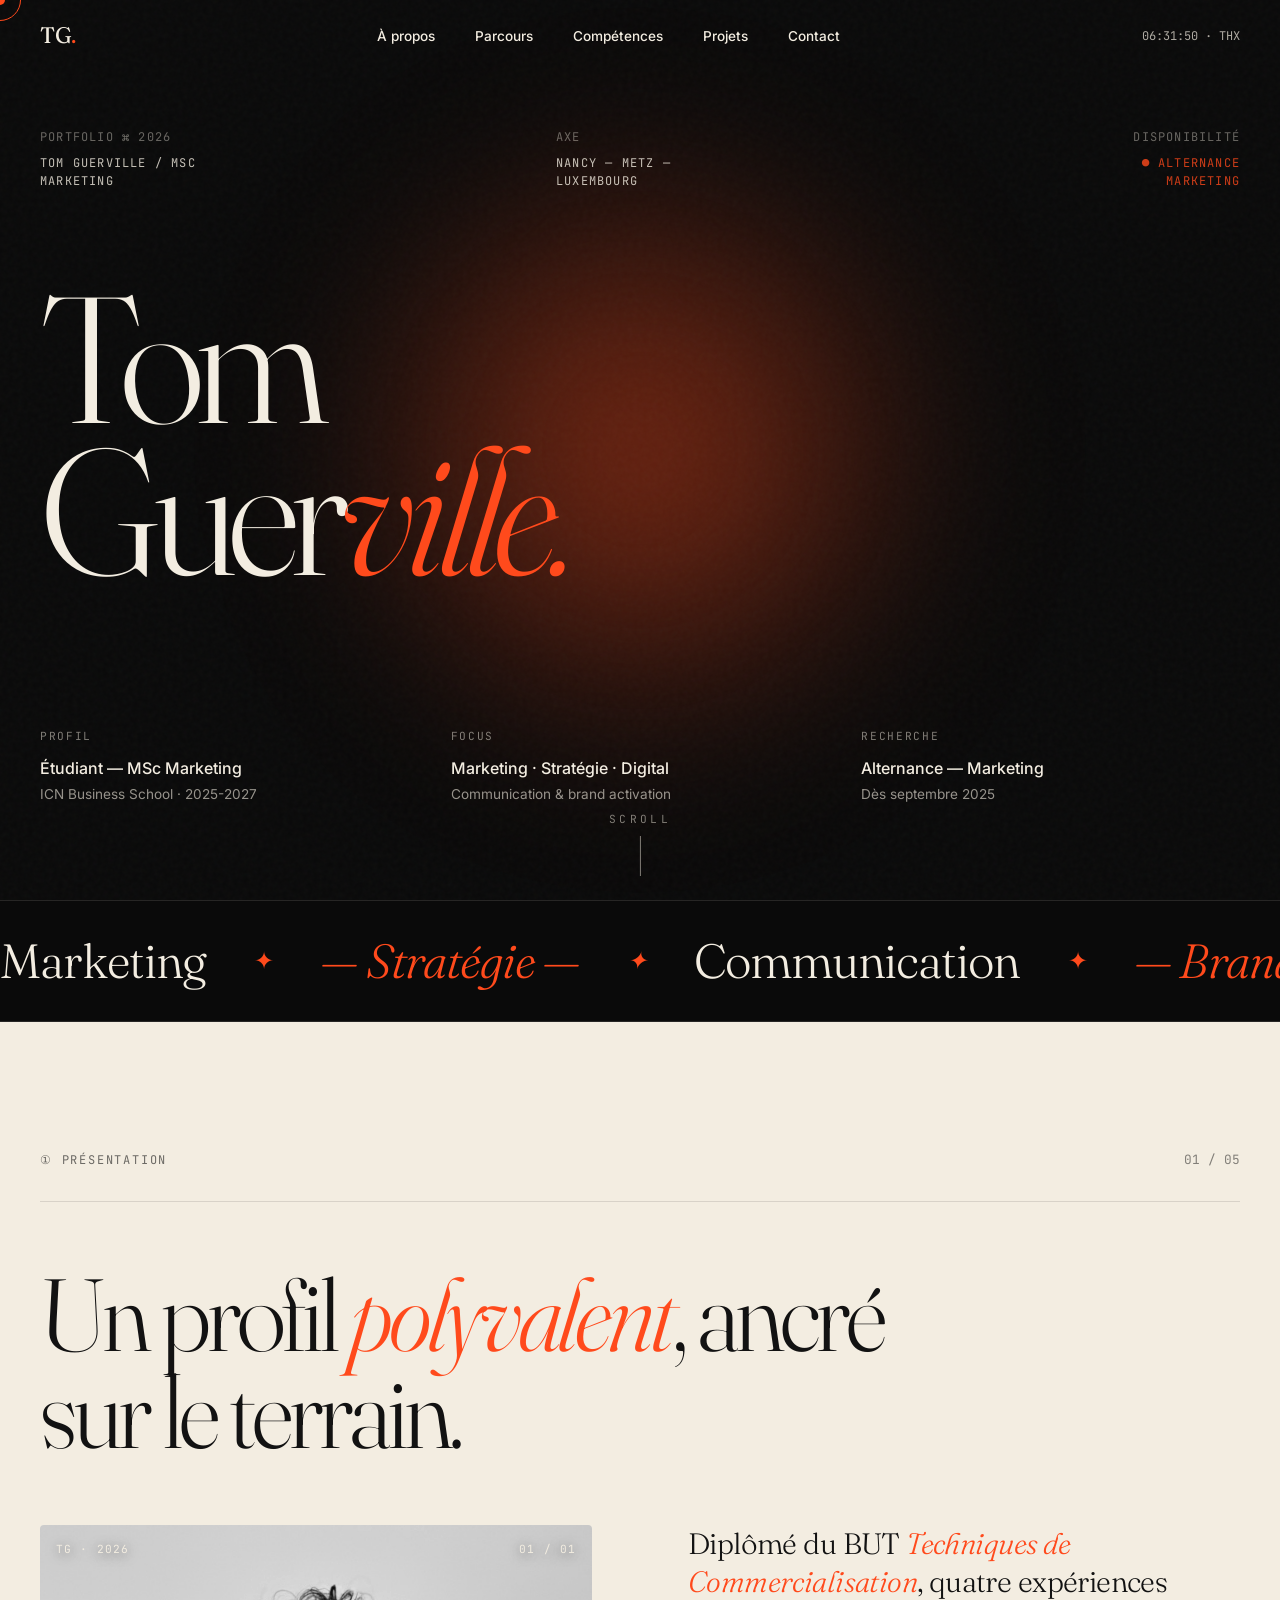
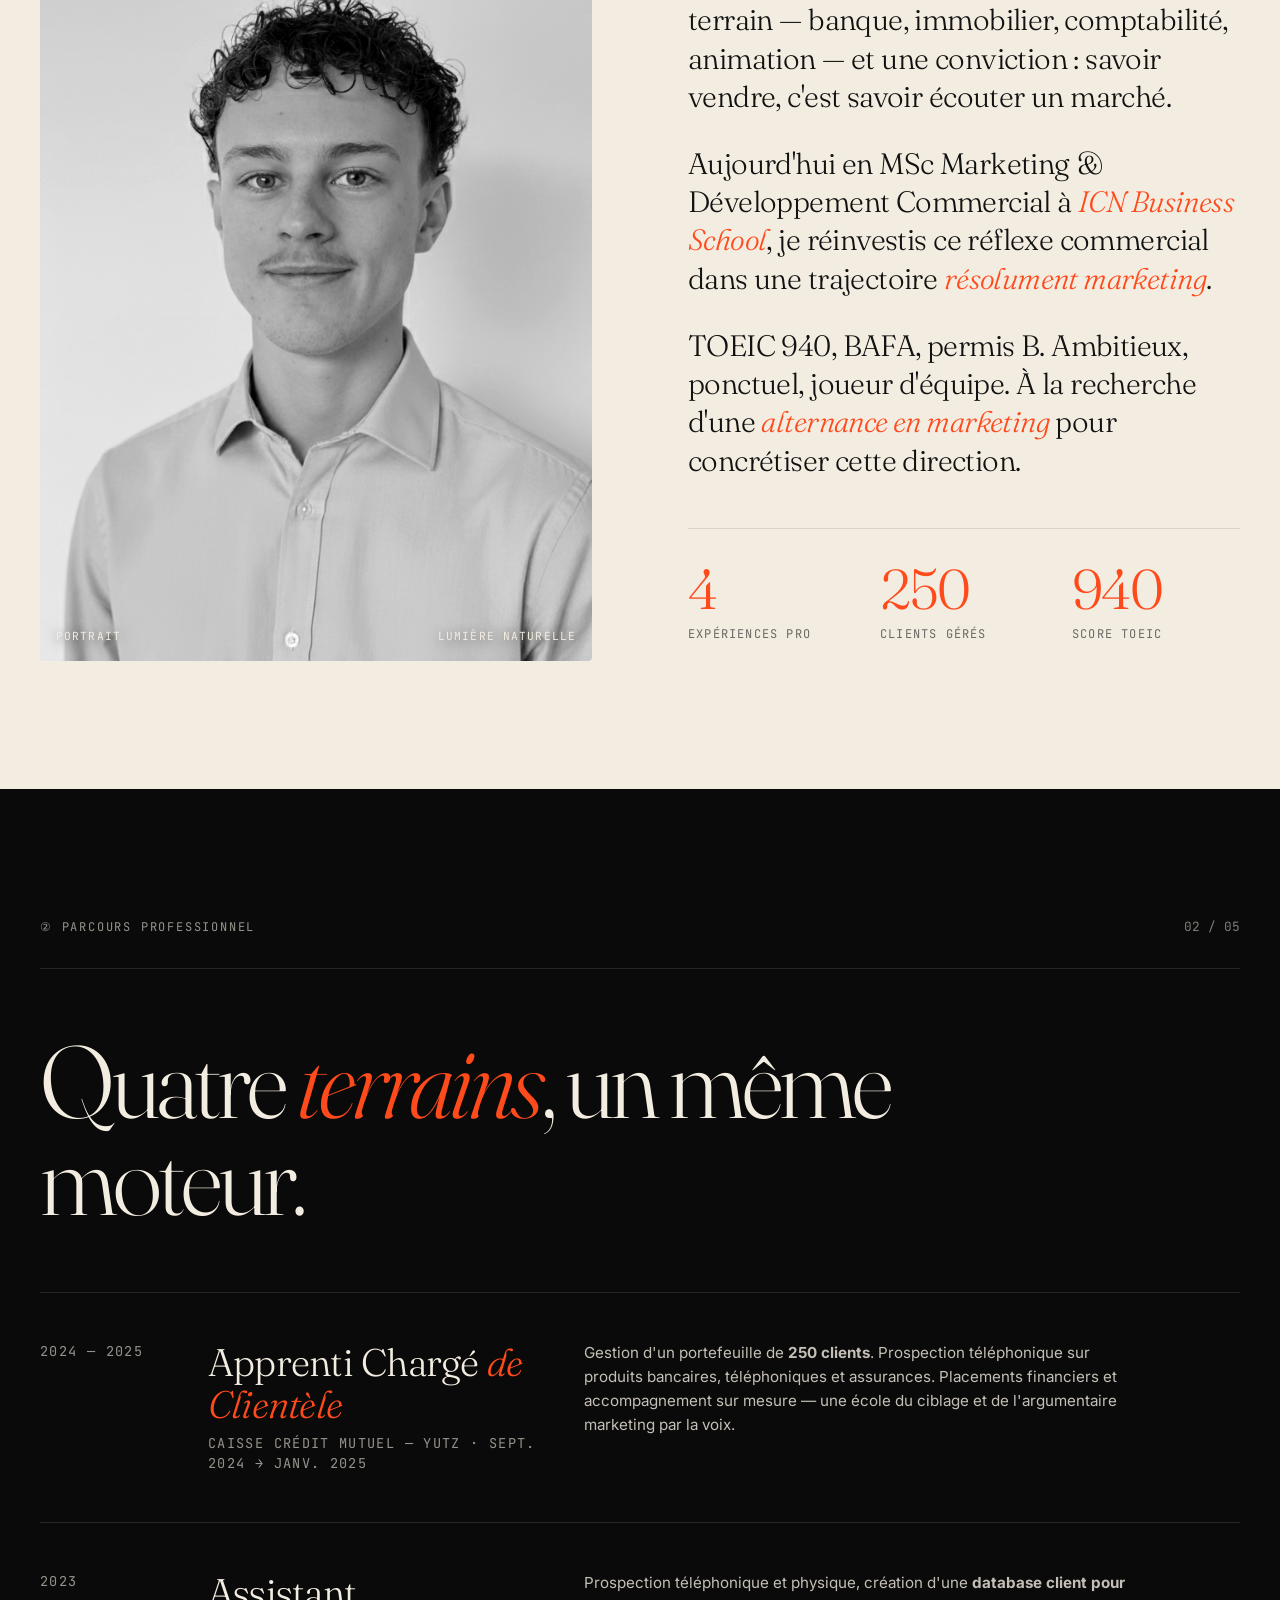
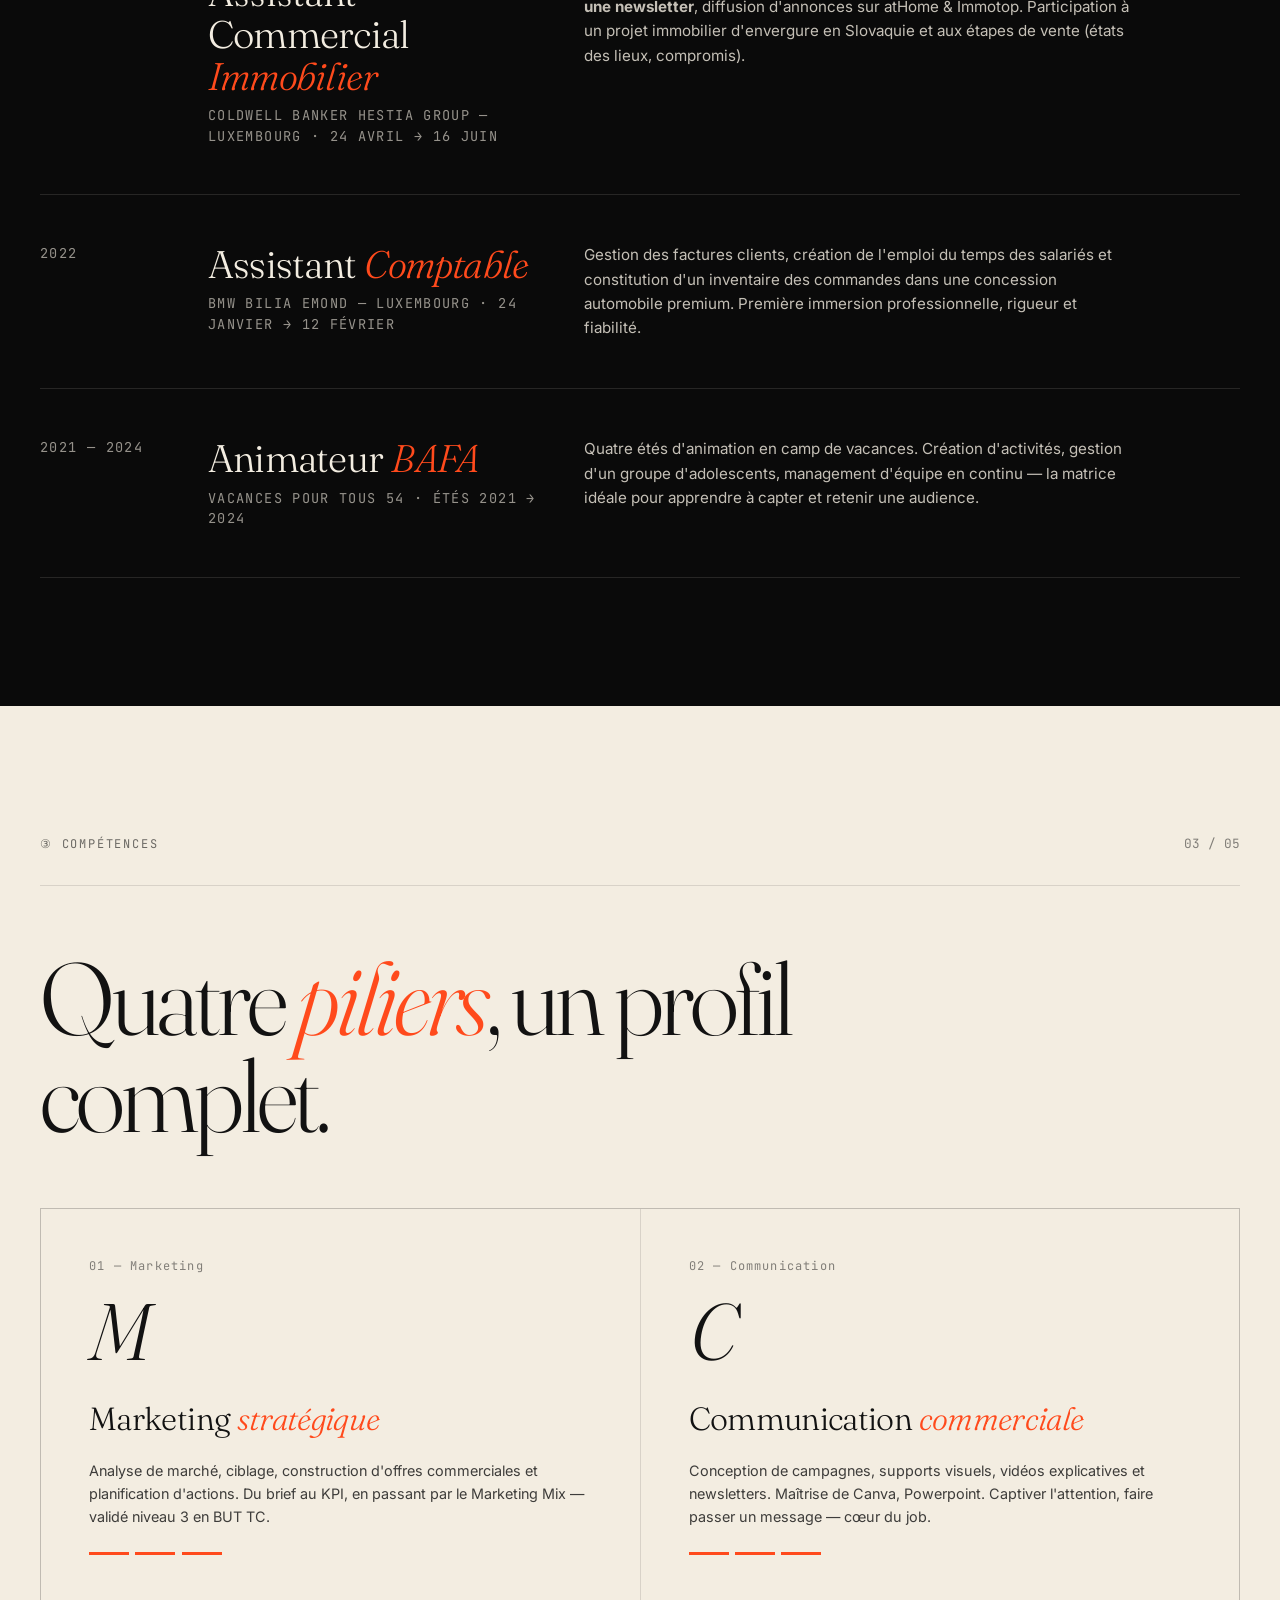
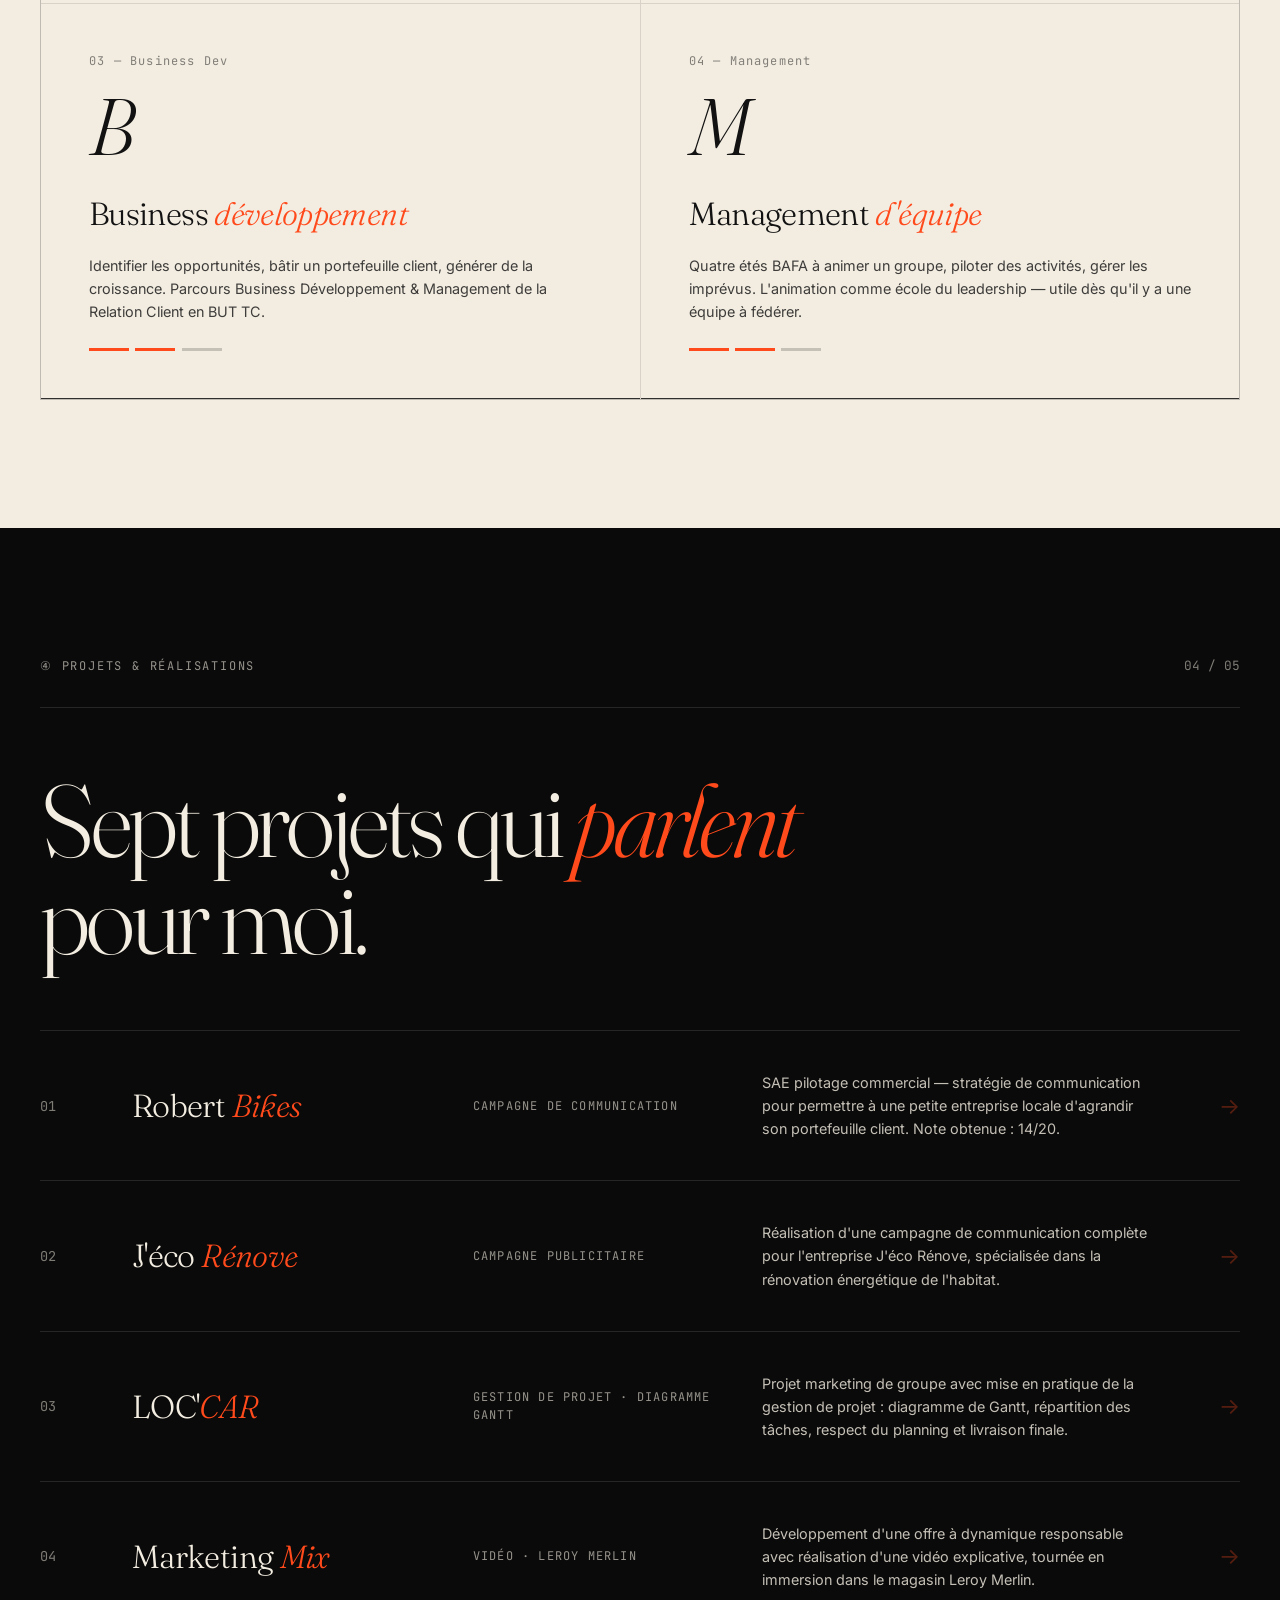
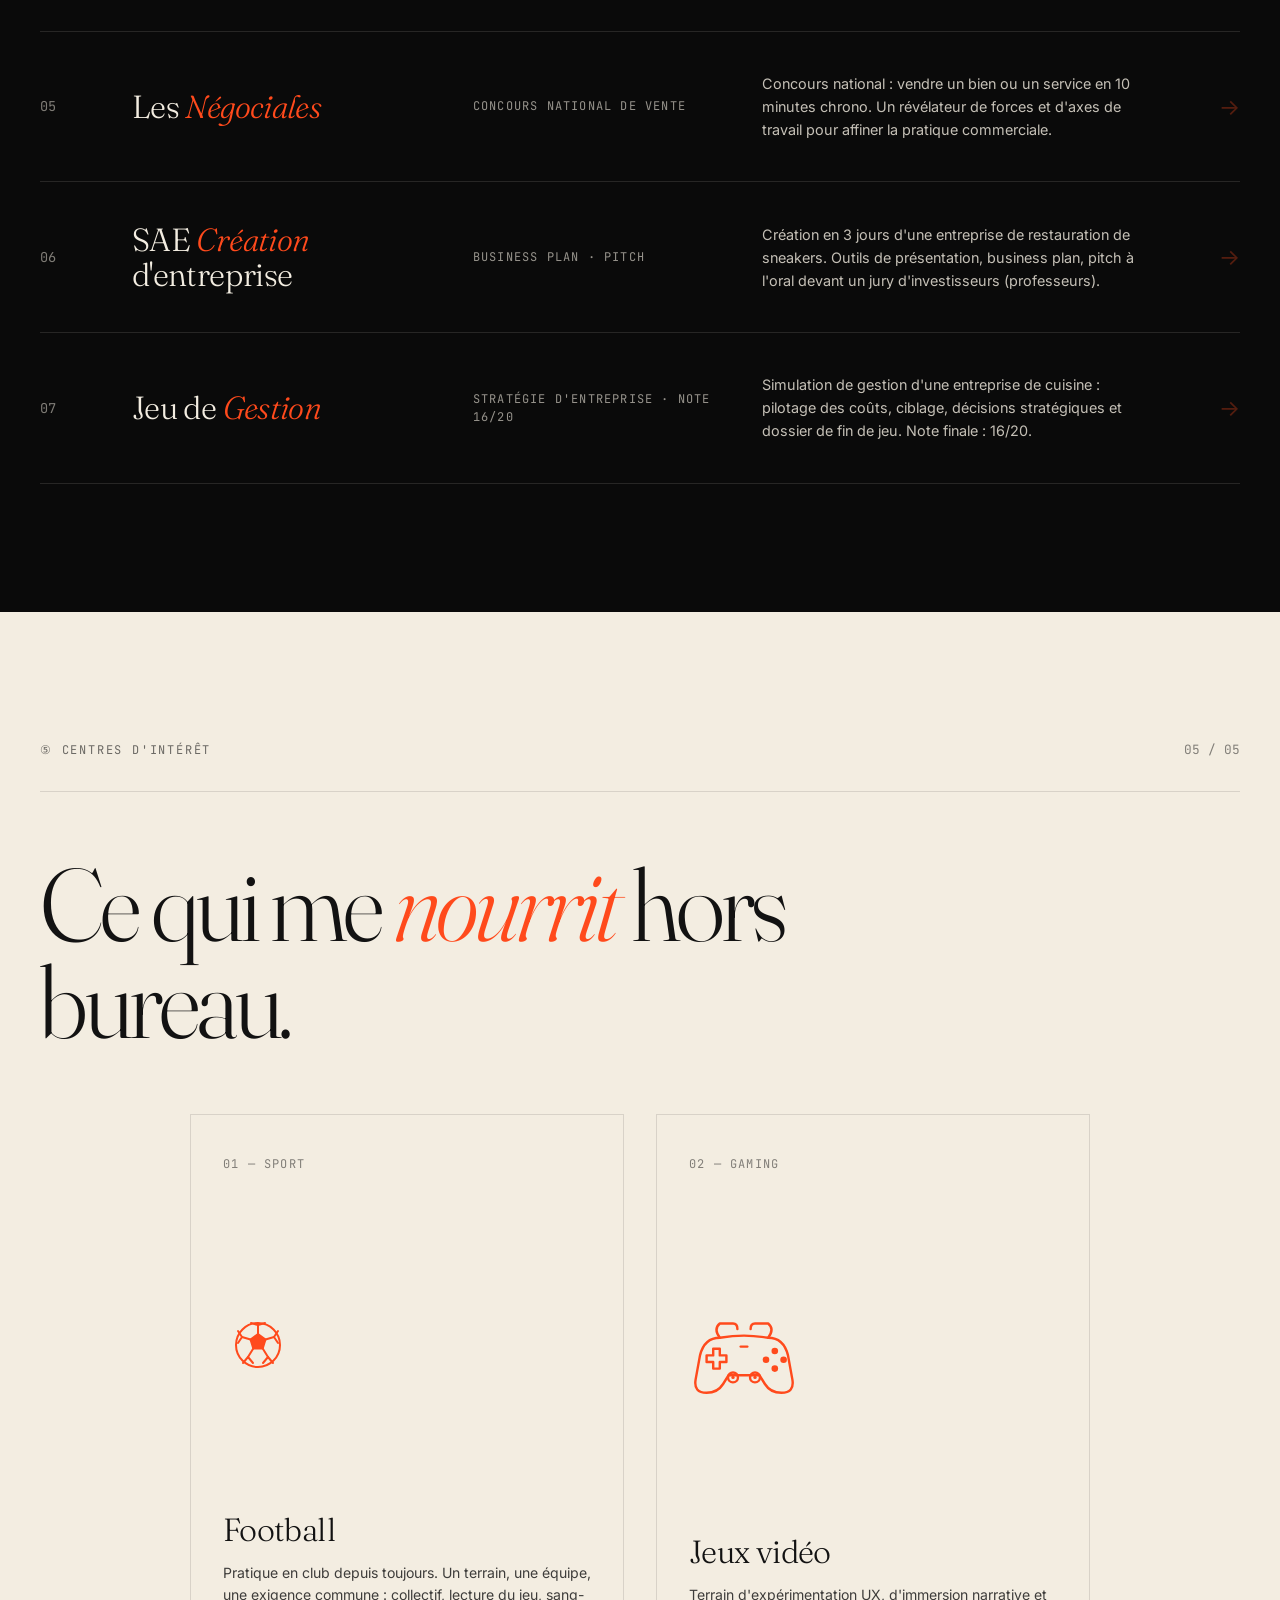
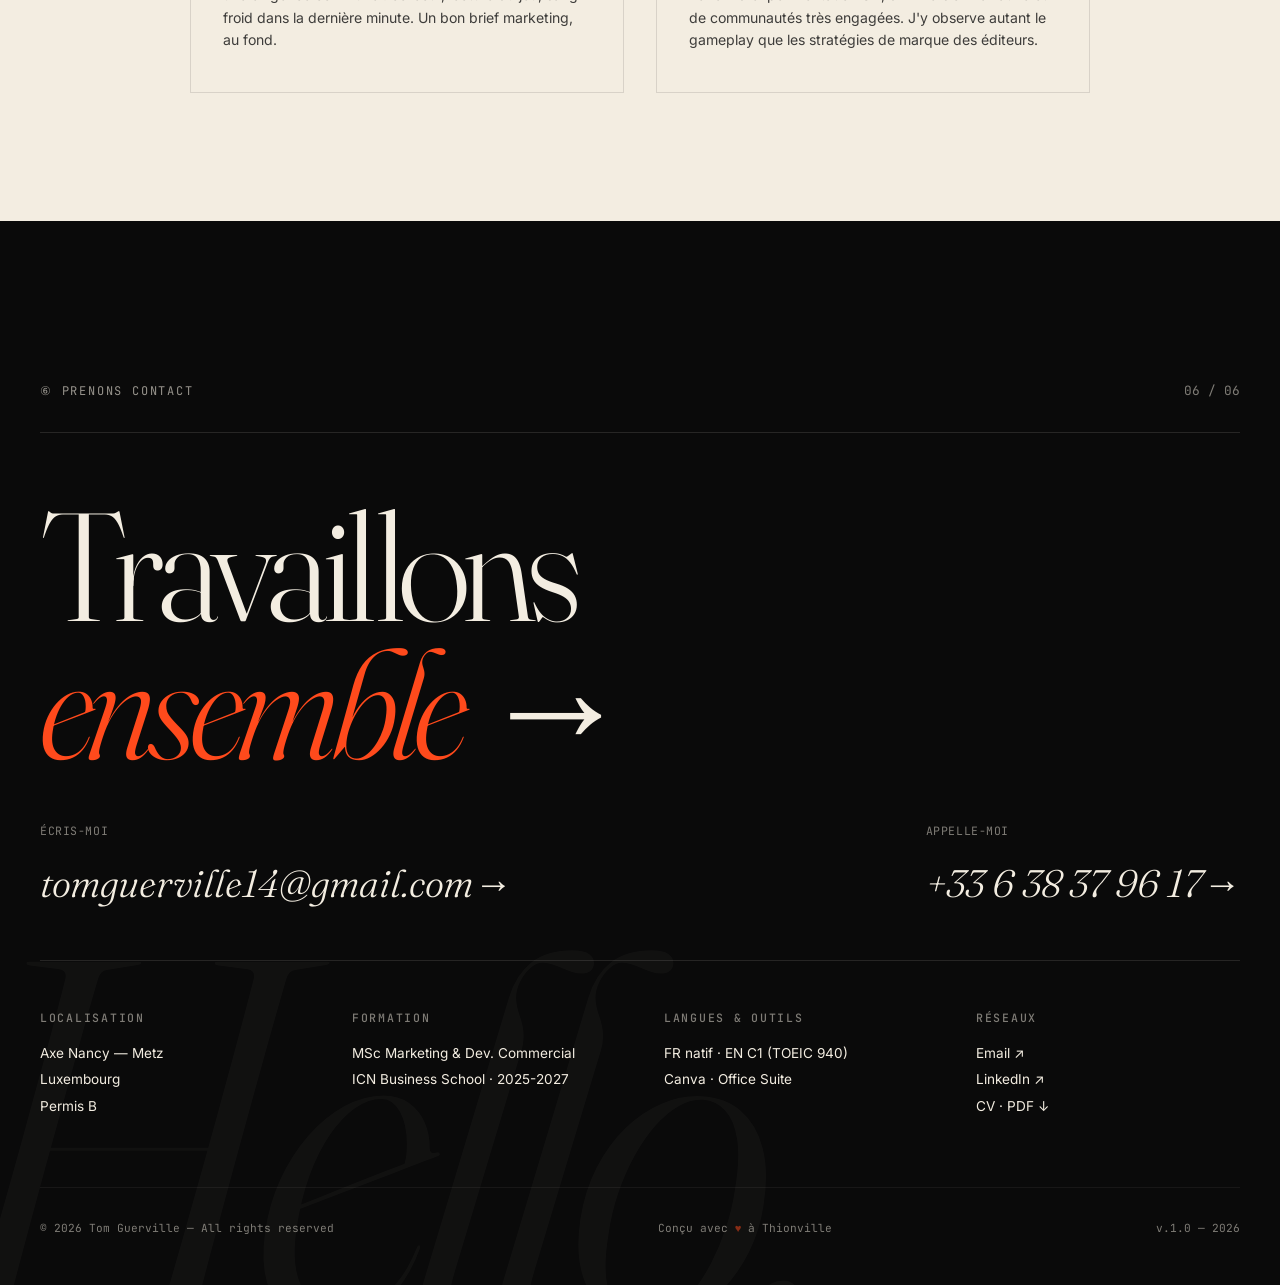
==== commit 68e1589a: "Icônes intérêts détaillées avec animations hover riches Football: - Ballon détaillé (cercle + pentag" ====
--- a/index.html
+++ b/index.html
@@ -538,15 +538,60 @@
   .interest-card .ic-icon {
     color: var(--accent);
     line-height: 0;
-    transition: transform 0.8s cubic-bezier(0.23, 1, 0.32, 1);
     margin: 1rem 0;
-  }
-  .interest-card .ic-icon svg {
-    width: 96px;
-    height: 96px;
-    display: block;
-  }
-  .interest-card:hover .ic-icon { transform: scale(1.08) rotate(-4deg); }
+    height: 110px;
+    display: flex;
+    align-items: center;
+  }
+  .interest-card .ic-icon svg { display: block; overflow: visible; }
+  .ic-football-svg { width: 180px; height: 110px; }
+  .ic-gaming-svg { width: 110px; height: 110px; }
+
+  /* Football animation: ball rolls into goal while spinning */
+  .ic-football-svg .fb-ball { transform-origin: 35px 60px; transition: transform 0.8s cubic-bezier(0.5, 0, 0.25, 1); }
+  .ic-football-svg .fb-goal { opacity: 0; transform-origin: 135px 60px; transform: scale(0.6); transition: opacity 0.5s ease, transform 0.6s cubic-bezier(0.34, 1.56, 0.64, 1); }
+  .ic-football-svg .fb-net { opacity: 0; transition: opacity 0.5s ease 0.3s; }
+  .ic-football-svg .fb-trail { opacity: 0; transition: opacity 0.4s ease; }
+  .interest-card:hover .ic-football-svg .fb-goal { opacity: 1; transform: scale(1); }
+  .interest-card:hover .ic-football-svg .fb-ball { animation: ballRoll 1.6s cubic-bezier(0.45, 0.05, 0.35, 1) forwards; }
+  .interest-card:hover .ic-football-svg .fb-net { opacity: 1; }
+  .interest-card:hover .ic-football-svg .fb-trail { opacity: 0.4; animation: trailFade 1.6s ease forwards; }
+  @keyframes ballRoll {
+    0% { transform: translate(0, 0) rotate(0deg); }
+    60% { transform: translate(75px, -8px) rotate(540deg); }
+    75% { transform: translate(90px, 0) rotate(680deg); }
+    85% { transform: translate(85px, 2px) rotate(720deg); }
+    100% { transform: translate(88px, 0) rotate(720deg); }
+  }
+  @keyframes trailFade {
+    0%, 40% { opacity: 0.5; }
+    100% { opacity: 0; }
+  }
+
+  /* Gaming animation: controller spins + buttons pulse */
+  .ic-gaming-svg .gp-body { transform-origin: 50px 55px; transition: transform 0.6s cubic-bezier(0.23, 1, 0.32, 1); }
+  .ic-gaming-svg .gp-btn { transition: fill 0.3s ease, transform 0.3s ease; transform-origin: center; transform-box: fill-box; }
+  .ic-gaming-svg .gp-glow { opacity: 0; transition: opacity 0.6s ease; transform-origin: 50px 55px; }
+  .interest-card:hover .ic-gaming-svg .gp-body { animation: ctrlSpin 1.4s cubic-bezier(0.34, 1.56, 0.64, 1) forwards; }
+  .interest-card:hover .ic-gaming-svg .gp-glow { opacity: 1; animation: glowPulse 1.2s ease-in-out infinite; }
+  .interest-card:hover .ic-gaming-svg .gp-btn-a { animation: btnPulse 0.9s ease-in-out infinite; }
+  .interest-card:hover .ic-gaming-svg .gp-btn-b { animation: btnPulse 0.9s ease-in-out 0.2s infinite; }
+  .interest-card:hover .ic-gaming-svg .gp-btn-x { animation: btnPulse 0.9s ease-in-out 0.4s infinite; }
+  .interest-card:hover .ic-gaming-svg .gp-btn-y { animation: btnPulse 0.9s ease-in-out 0.6s infinite; }
+  @keyframes ctrlSpin {
+    0% { transform: rotate(0deg) scale(1); }
+    30% { transform: rotate(-12deg) scale(1.06); }
+    60% { transform: rotate(200deg) scale(1.1); }
+    100% { transform: rotate(360deg) scale(1); }
+  }
+  @keyframes btnPulse {
+    0%, 100% { transform: scale(1); fill: currentColor; }
+    50% { transform: scale(1.4); fill: var(--accent); }
+  }
+  @keyframes glowPulse {
+    0%, 100% { transform: scale(1); opacity: 0.3; }
+    50% { transform: scale(1.15); opacity: 0.5; }
+  }
   .interest-card h4 {
     font-family: 'Fraunces', serif;
     font-size: 2rem;
@@ -954,7 +999,7 @@
     <div class="comp-card">
       <div>
         <div class="comp-num">04 — Management</div>
-        <div class="comp-icon">L</div>
+        <div class="comp-icon">M</div>
       </div>
       <div>
         <h3>Management <span class="it">d'équipe</span></h3>
@@ -1053,20 +1098,62 @@
         <div class="ic-num">01 — SPORT</div>
       </div>
       <div class="ic-icon">
-        <svg viewBox="0 0 100 100" fill="none" stroke="currentColor" stroke-width="2.4" stroke-linejoin="round" stroke-linecap="round" aria-hidden="true">
-          <circle cx="50" cy="50" r="42"/>
-          <polygon points="50,34 63,44 58,59 42,59 37,44" fill="currentColor" stroke="none"/>
-          <polygon points="50,34 63,44 58,59 42,59 37,44"/>
-          <path d="M50 34 L50 14"/>
-          <path d="M63 44 L82 37"/>
-          <path d="M58 59 L70 76"/>
-          <path d="M42 59 L30 76"/>
-          <path d="M37 44 L18 37"/>
-          <path d="M50 14 L63 8 M50 14 L37 8"/>
-          <path d="M82 37 L91 46 M82 37 L90 27"/>
-          <path d="M70 76 L82 86 M70 76 L73 90"/>
-          <path d="M30 76 L18 86 M30 76 L27 90"/>
-          <path d="M18 37 L9 46 M18 37 L10 27"/>
+        <svg class="ic-football-svg" viewBox="0 0 180 110" fill="none" stroke="currentColor" stroke-width="2" stroke-linejoin="round" stroke-linecap="round" aria-hidden="true">
+          <!-- Goal (right) -->
+          <g class="fb-goal">
+            <!-- Posts + crossbar -->
+            <rect x="115" y="32" width="2.5" height="56" fill="currentColor" stroke="none" rx="1"/>
+            <rect x="163" y="32" width="2.5" height="56" fill="currentColor" stroke="none" rx="1"/>
+            <rect x="115" y="32" width="50.5" height="2.5" fill="currentColor" stroke="none" rx="1"/>
+            <!-- Net -->
+            <g class="fb-net" stroke="currentColor" stroke-width="0.6" opacity="0.45">
+              <line x1="120" y1="35" x2="120" y2="88"/>
+              <line x1="128" y1="35" x2="128" y2="88"/>
+              <line x1="136" y1="35" x2="136" y2="88"/>
+              <line x1="144" y1="35" x2="144" y2="88"/>
+              <line x1="152" y1="35" x2="152" y2="88"/>
+              <line x1="160" y1="35" x2="160" y2="88"/>
+              <line x1="117" y1="44" x2="164" y2="44"/>
+              <line x1="117" y1="56" x2="164" y2="56"/>
+              <line x1="117" y1="68" x2="164" y2="68"/>
+              <line x1="117" y1="80" x2="164" y2="80"/>
+              <!-- diagonals -->
+              <line x1="117" y1="35" x2="164" y2="88" opacity="0.5"/>
+              <line x1="164" y1="35" x2="117" y2="88" opacity="0.5"/>
+            </g>
+            <!-- Ground line -->
+            <line x1="108" y1="88" x2="172" y2="88" stroke-width="1.5"/>
+          </g>
+
+          <!-- Trail of small dots as ball flies -->
+          <g class="fb-trail" fill="currentColor" stroke="none">
+            <circle cx="45" cy="62" r="1.2" opacity="0.3"/>
+            <circle cx="58" cy="58" r="1" opacity="0.35"/>
+            <circle cx="72" cy="55" r="0.9" opacity="0.4"/>
+            <circle cx="86" cy="54" r="0.8" opacity="0.45"/>
+            <circle cx="100" cy="56" r="0.7" opacity="0.5"/>
+          </g>
+
+          <!-- Ball (left) -->
+          <g class="fb-ball">
+            <!-- Outer circle -->
+            <circle cx="35" cy="60" r="22"/>
+            <!-- Central pentagon (filled) -->
+            <polygon points="35,49 42.5,54.5 39.7,63.5 30.3,63.5 27.5,54.5" fill="currentColor" stroke="none"/>
+            <polygon points="35,49 42.5,54.5 39.7,63.5 30.3,63.5 27.5,54.5"/>
+            <!-- Lines from pentagon vertices to edge -->
+            <line x1="35" y1="49" x2="35" y2="40"/>
+            <line x1="42.5" y1="54.5" x2="51" y2="52"/>
+            <line x1="39.7" y1="63.5" x2="45" y2="72"/>
+            <line x1="30.3" y1="63.5" x2="25" y2="72"/>
+            <line x1="27.5" y1="54.5" x2="19" y2="52"/>
+            <!-- Edge hexagon fragments -->
+            <path d="M35 40 L28 38 M35 40 L42 38"/>
+            <path d="M51 52 L55 46 M51 52 L55 58"/>
+            <path d="M45 72 L50 78 M45 72 L40 78"/>
+            <path d="M25 72 L20 78 M25 72 L30 78"/>
+            <path d="M19 52 L15 58 M19 52 L15 46"/>
+          </g>
         </svg>
       </div>
       <div>
@@ -1079,16 +1166,35 @@
         <div class="ic-num">02 — GAMING</div>
       </div>
       <div class="ic-icon">
-        <svg viewBox="0 0 100 100" fill="none" stroke="currentColor" stroke-width="2.4" stroke-linejoin="round" stroke-linecap="round" aria-hidden="true">
-          <path d="M32 38 Q18 38 14 54 L9 74 Q7 86 17 86 Q26 86 31 78 L36 70 L64 70 L69 78 Q74 86 83 86 Q93 86 91 74 L86 54 Q82 38 68 38 Q58 36 50 36 Q42 36 32 38 Z"/>
-          <path d="M32 34 Q28 30 32 26 L40 26 Q44 26 44 30 L44 32"/>
-          <path d="M68 34 Q72 30 68 26 L60 26 Q56 26 56 30 L56 32"/>
-          <line x1="22" y1="54" x2="34" y2="54"/>
-          <line x1="28" y1="48" x2="28" y2="60"/>
-          <circle cx="68" cy="48" r="3" fill="currentColor" stroke="none"/>
-          <circle cx="76" cy="54" r="3" stroke="currentColor"/>
-          <circle cx="68" cy="60" r="3" stroke="currentColor"/>
-          <circle cx="60" cy="54" r="3" stroke="currentColor"/>
+        <svg class="ic-gaming-svg" viewBox="0 0 100 100" fill="none" stroke="currentColor" stroke-width="2.2" stroke-linejoin="round" stroke-linecap="round" aria-hidden="true">
+          <!-- Glow halo behind -->
+          <circle class="gp-glow" cx="50" cy="55" r="40" fill="currentColor" stroke="none" opacity="0.2"/>
+
+          <g class="gp-body">
+            <!-- Top triggers (shoulder buttons) -->
+            <path d="M28 38 Q22 30 28 25 L40 25 Q44 25 44 30"/>
+            <path d="M72 38 Q78 30 72 25 L60 25 Q56 25 56 30"/>
+            <!-- Main body -->
+            <path d="M28 38 Q14 38 10 54 L6 76 Q4 88 16 88 Q26 88 31 80 L36 72 L64 72 L69 80 Q74 88 84 88 Q96 88 94 76 L90 54 Q86 38 72 38 Q60 36 50 36 Q40 36 28 38 Z"/>
+
+            <!-- D-pad cross (left) -->
+            <path d="M22 48 L22 54 L16 54 L16 60 L22 60 L22 66 L28 66 L28 60 L34 60 L34 54 L28 54 L28 48 Z"/>
+
+            <!-- Action buttons diamond (right) -->
+            <circle class="gp-btn gp-btn-a" cx="78" cy="50" r="3" fill="currentColor" stroke="none"/>
+            <circle class="gp-btn gp-btn-b" cx="86" cy="58" r="3" fill="currentColor" stroke="none"/>
+            <circle class="gp-btn gp-btn-x" cx="78" cy="66" r="3" fill="currentColor" stroke="none"/>
+            <circle class="gp-btn gp-btn-y" cx="70" cy="58" r="3" fill="currentColor" stroke="none"/>
+
+            <!-- Analog sticks -->
+            <circle cx="40" cy="74" r="4.5"/>
+            <circle cx="40" cy="74" r="1.5" fill="currentColor" stroke="none"/>
+            <circle cx="60" cy="74" r="4.5"/>
+            <circle cx="60" cy="74" r="1.5" fill="currentColor" stroke="none"/>
+
+            <!-- Center status LED -->
+            <line x1="47" y1="46" x2="53" y2="46"/>
+          </g>
         </svg>
       </div>
       <div>
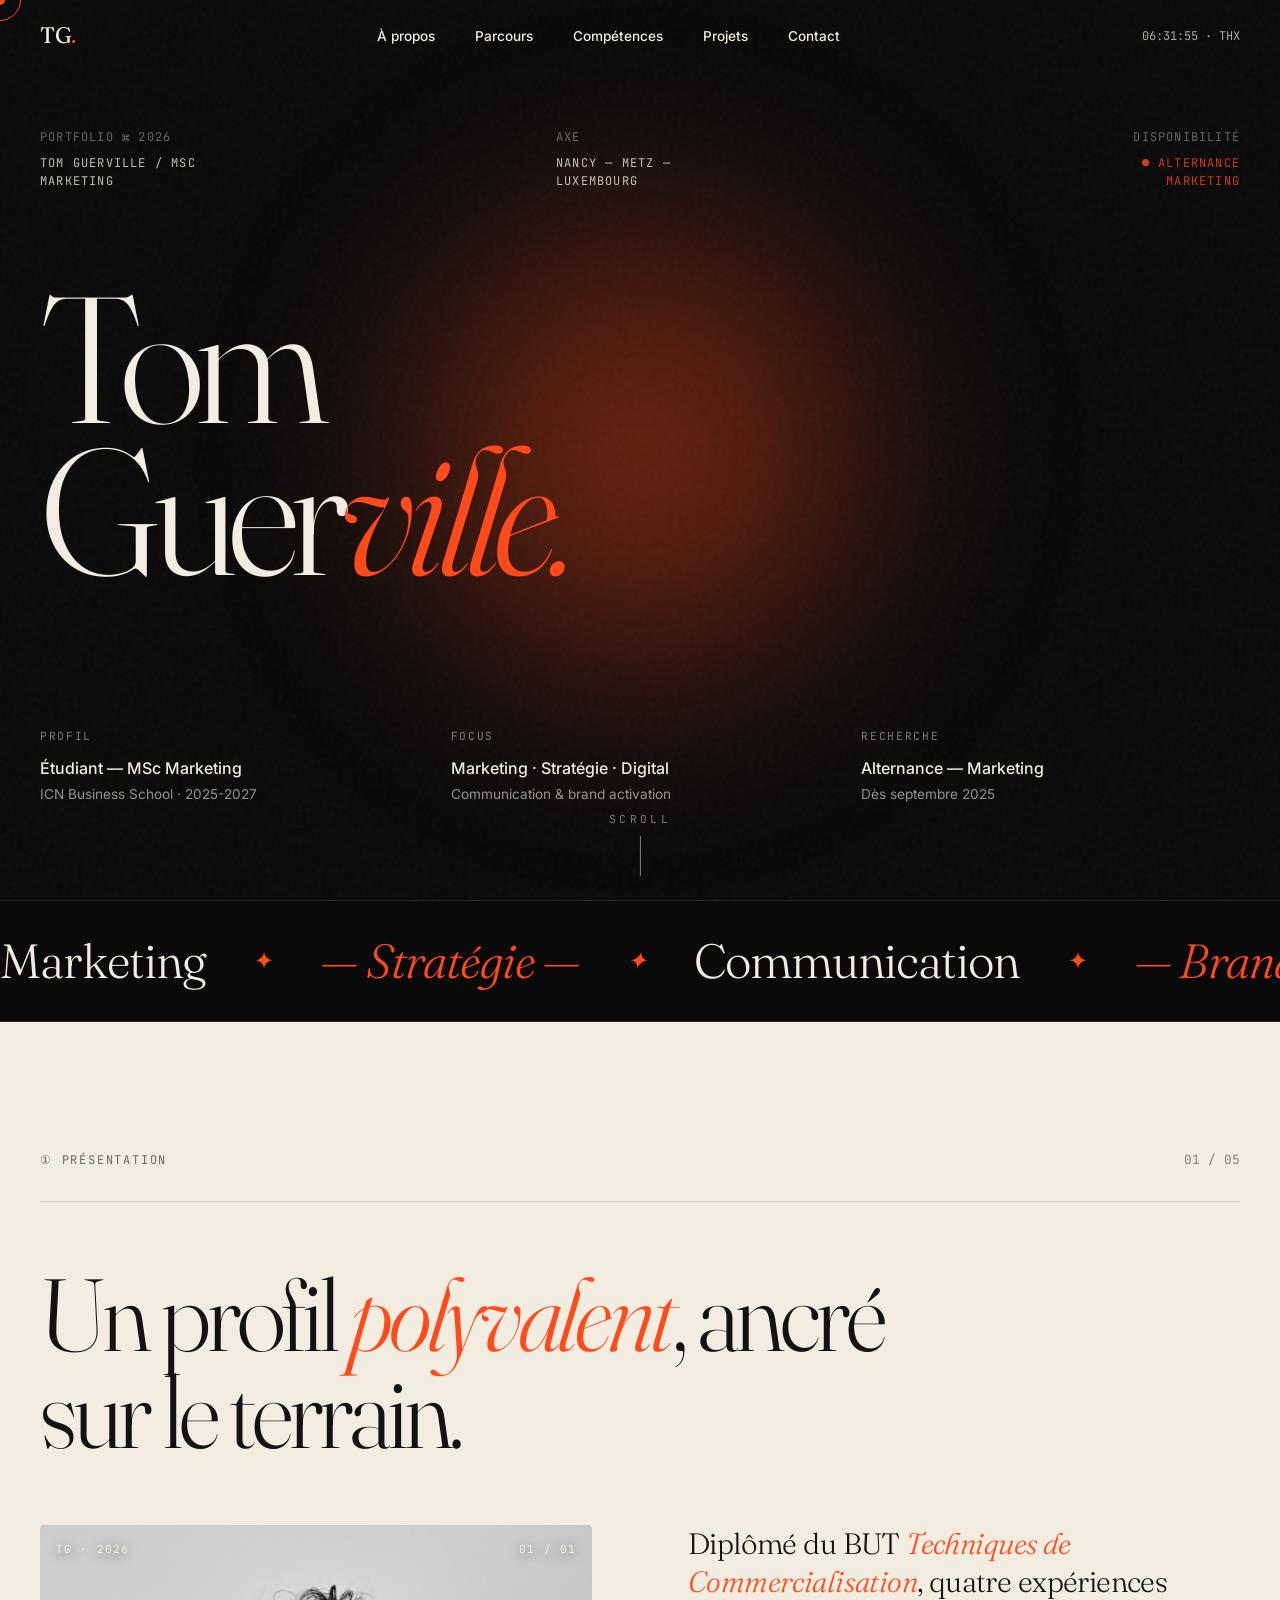
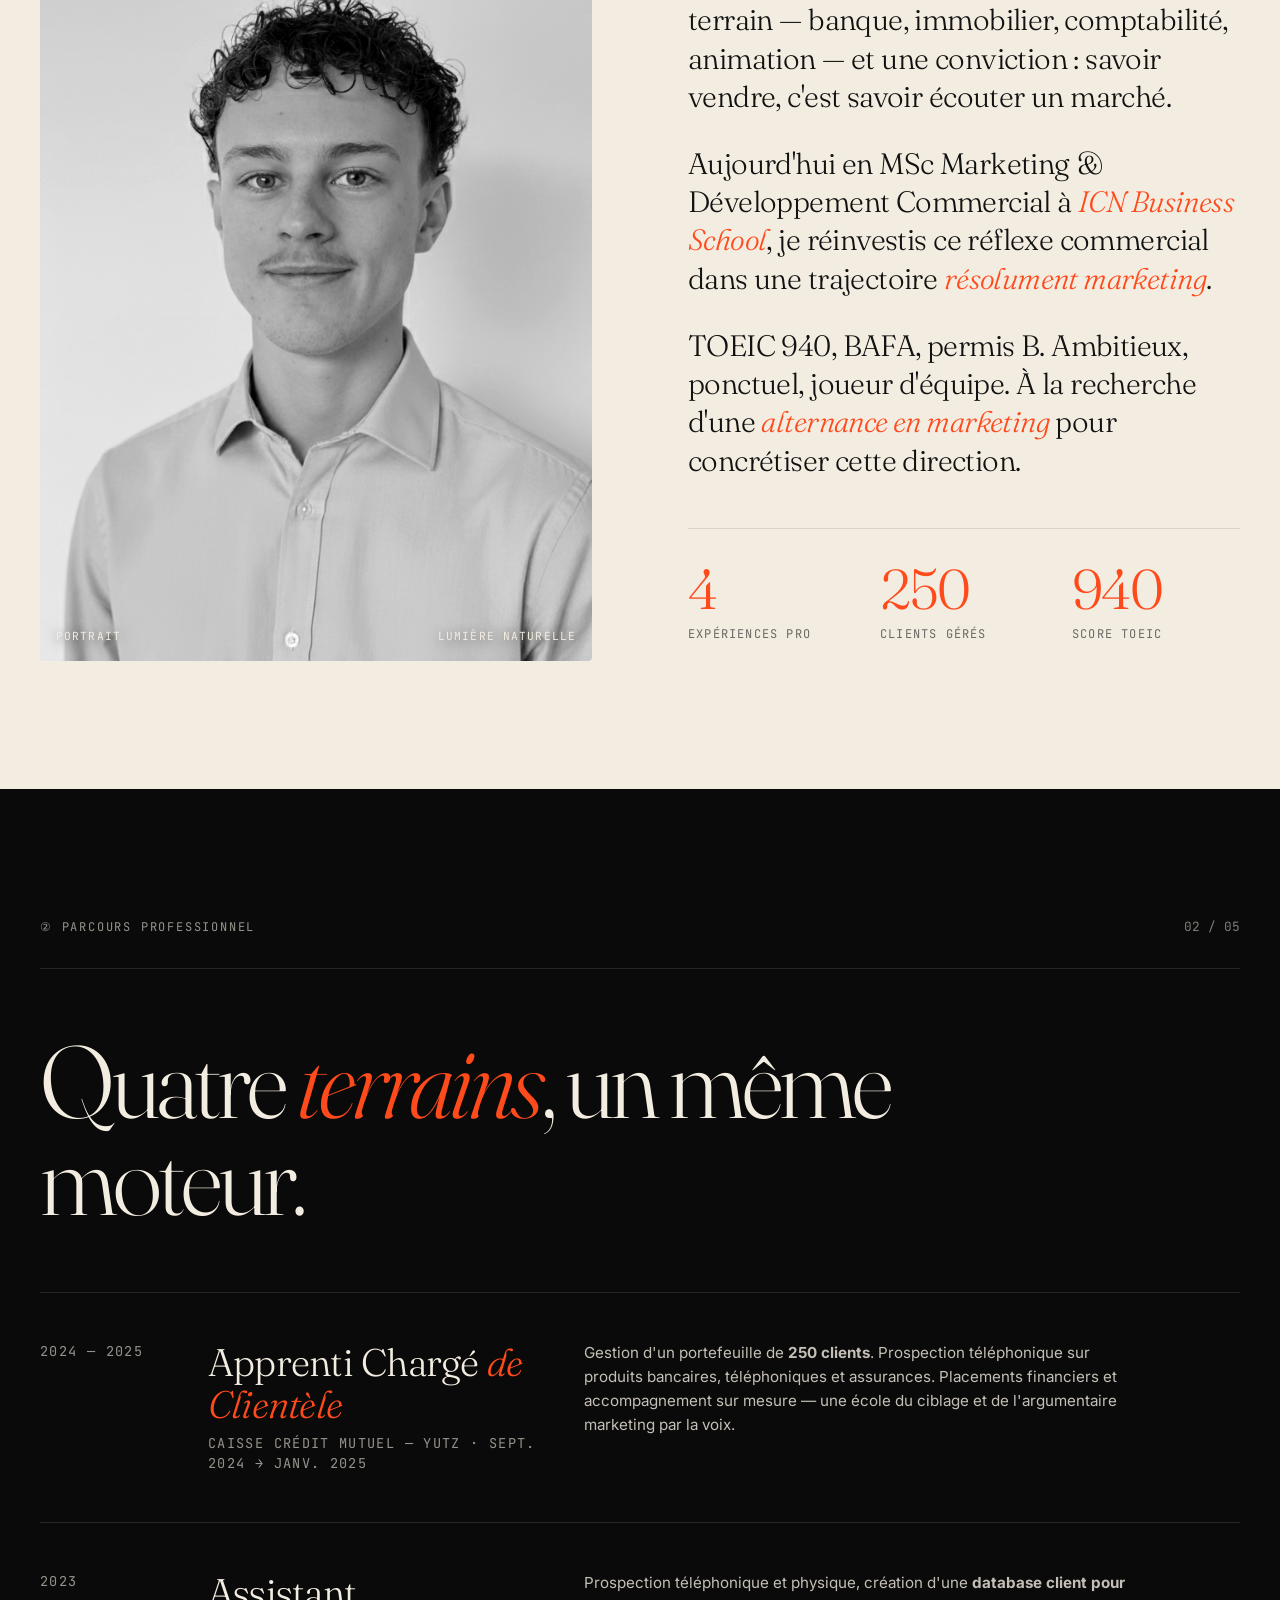
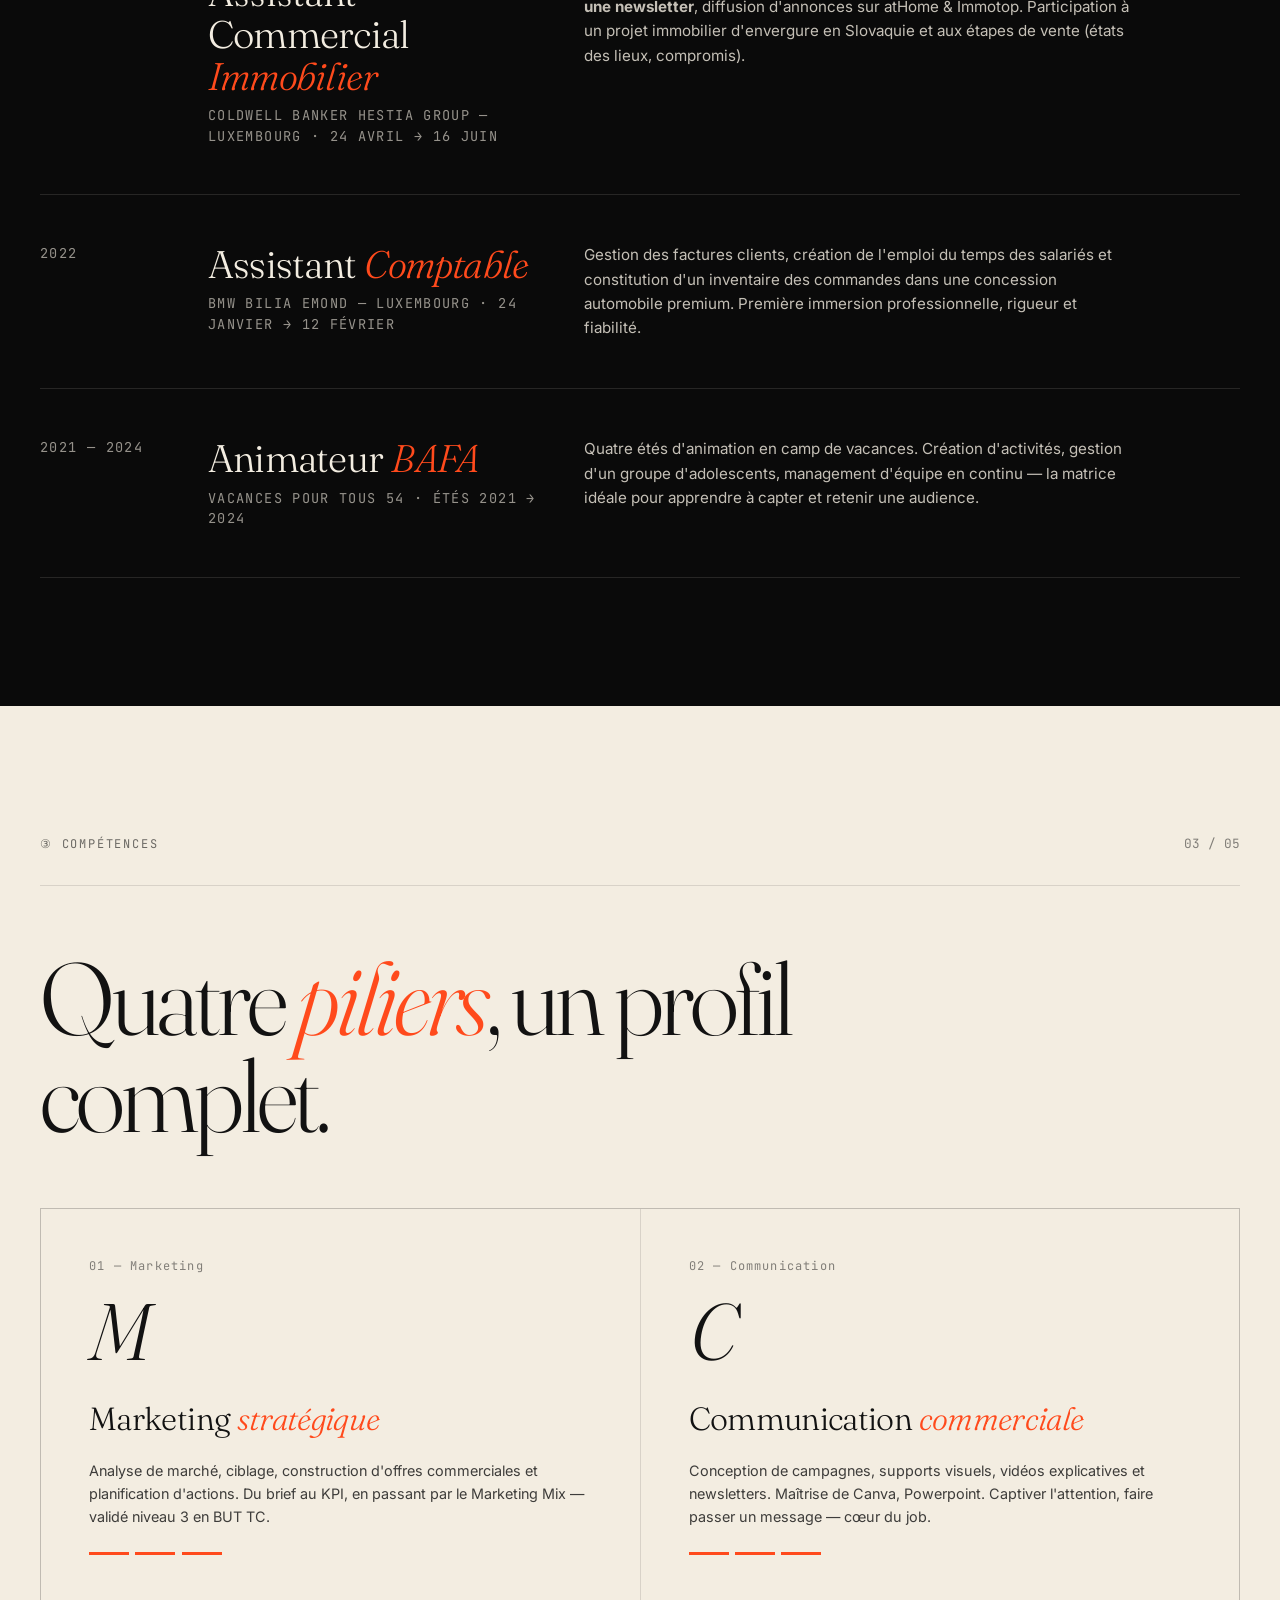
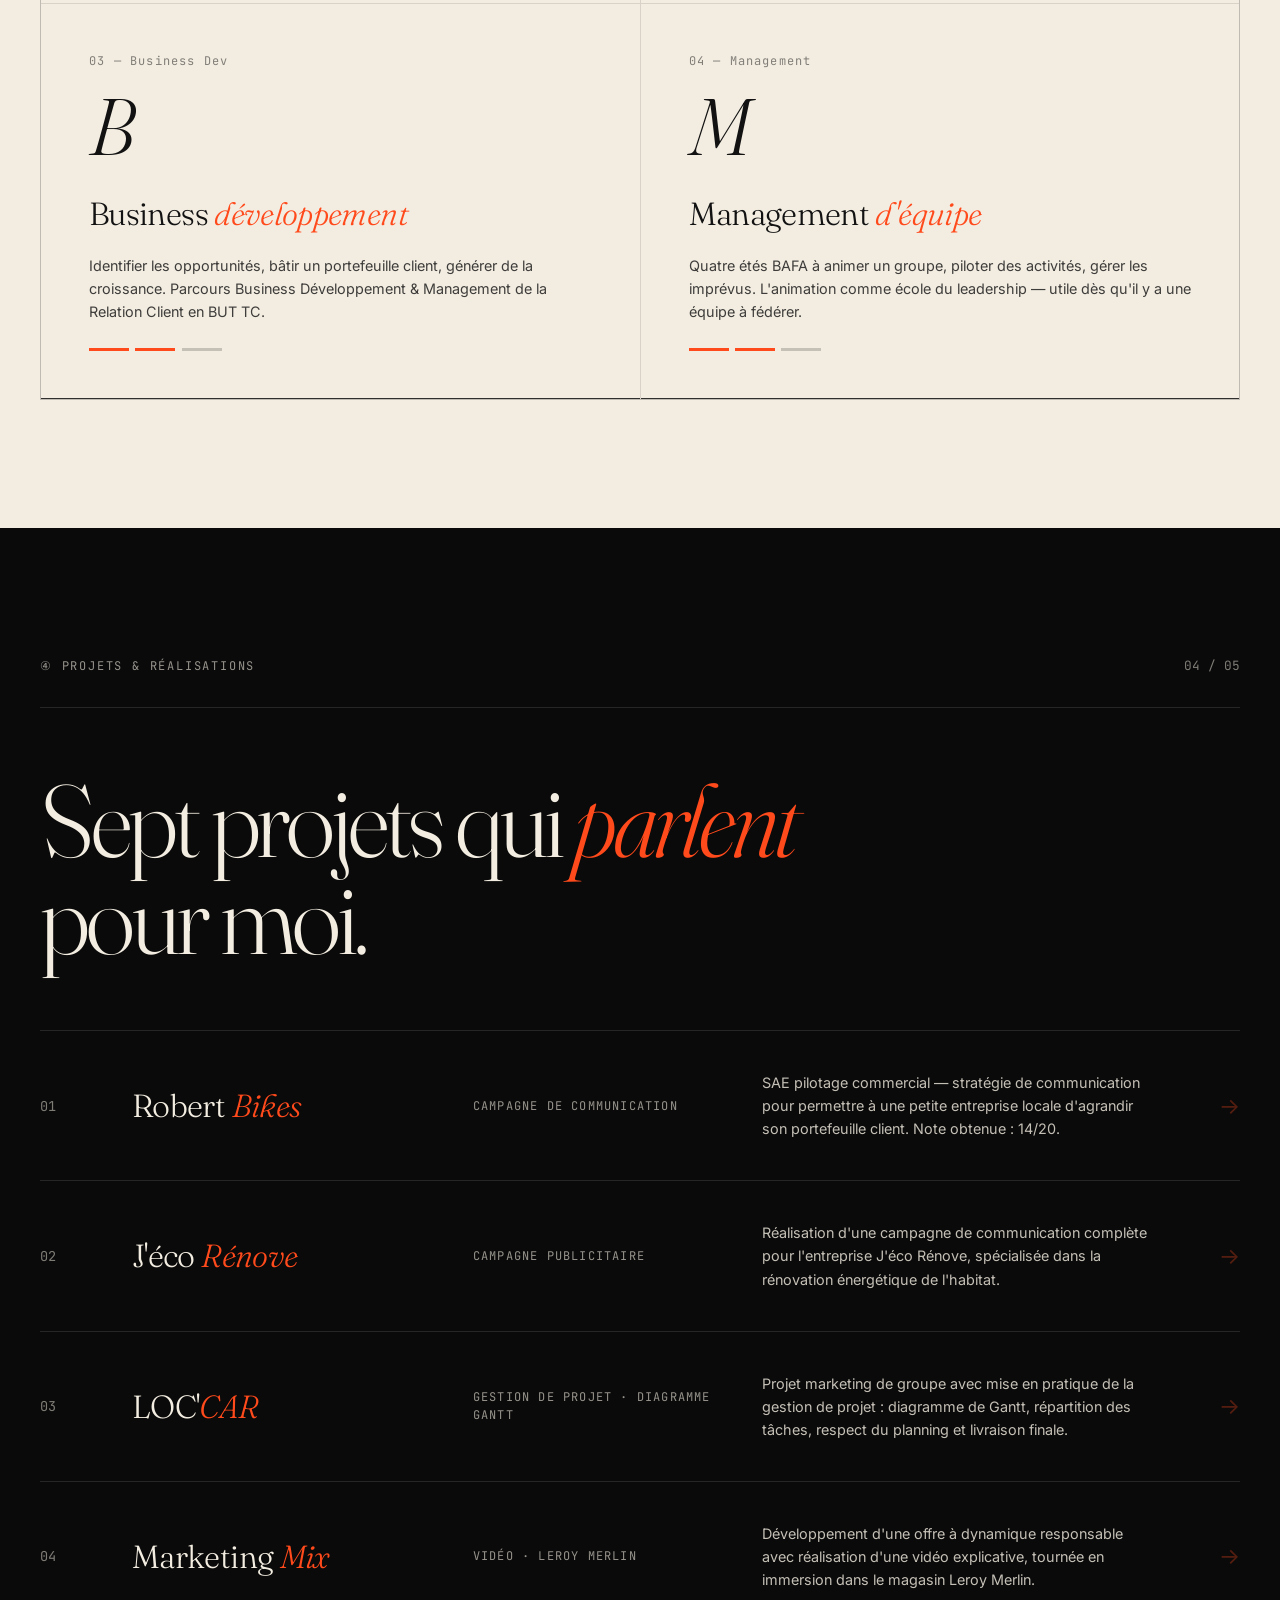
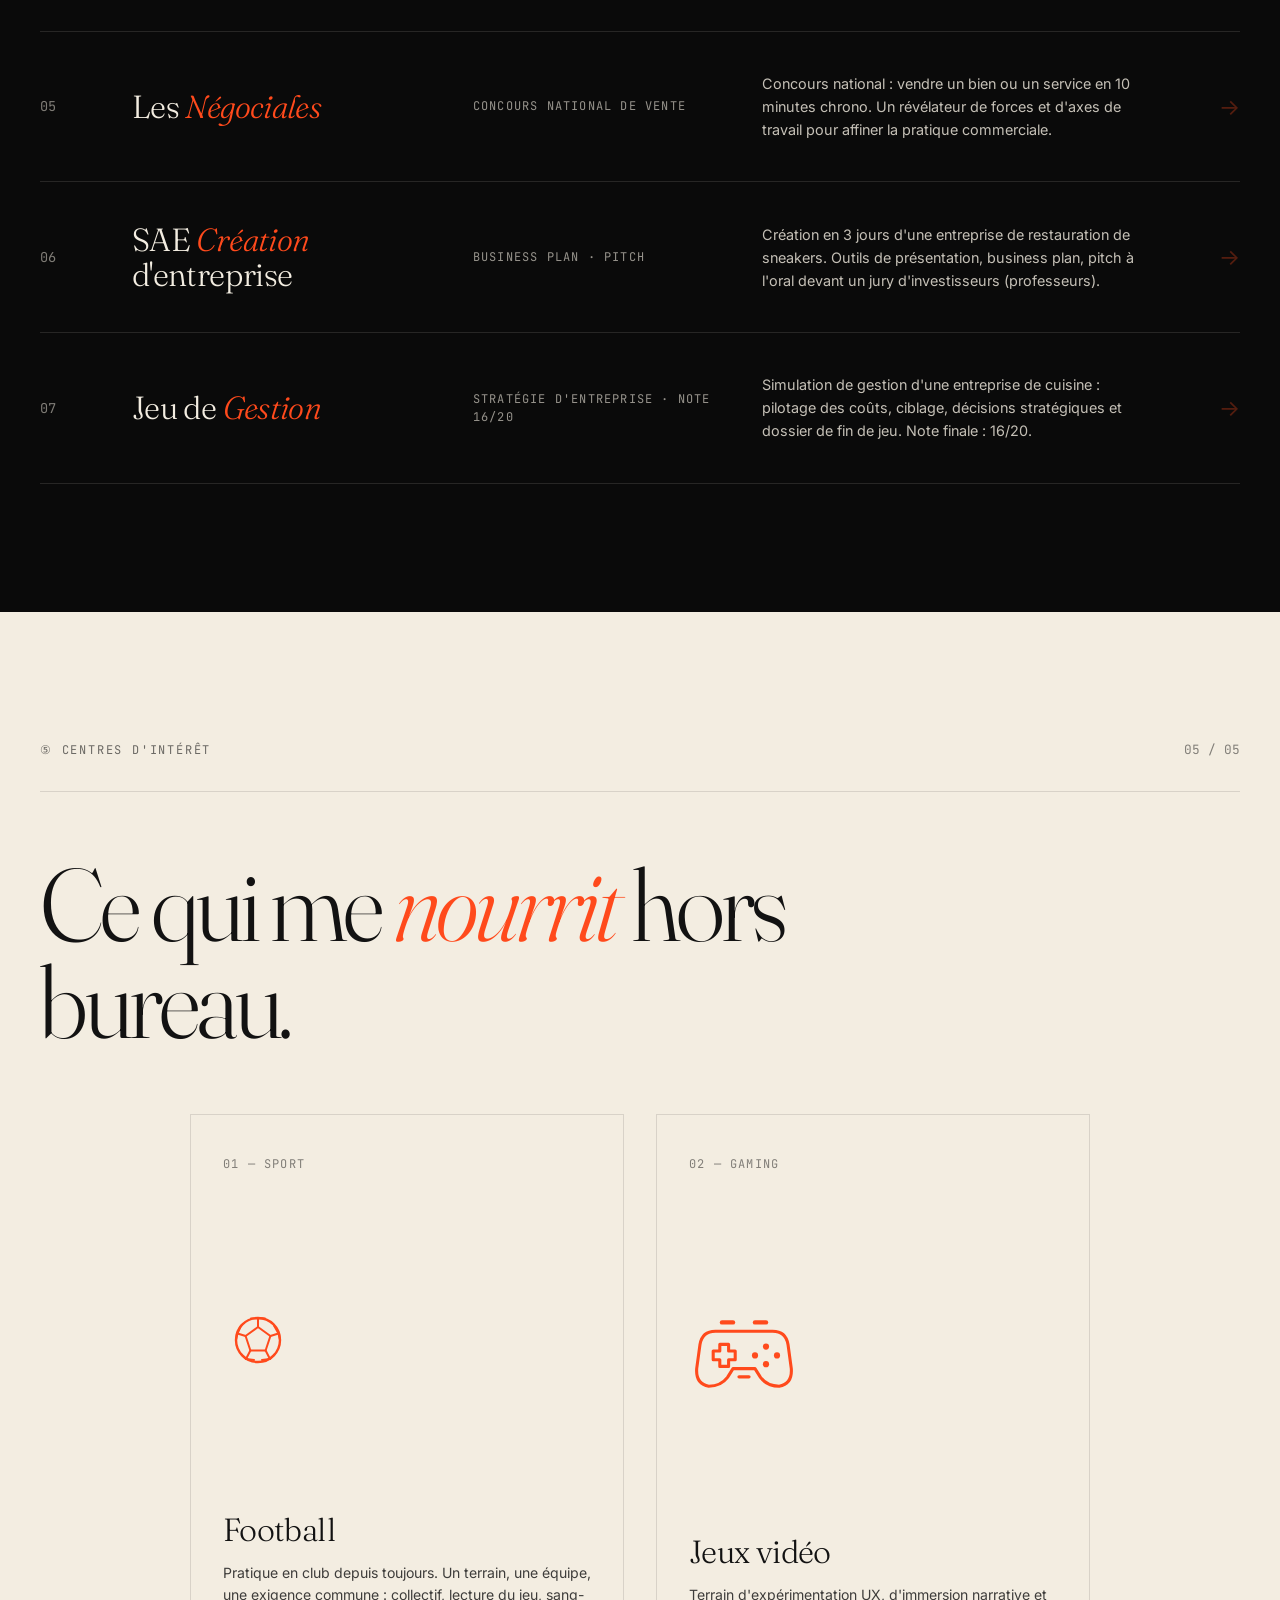
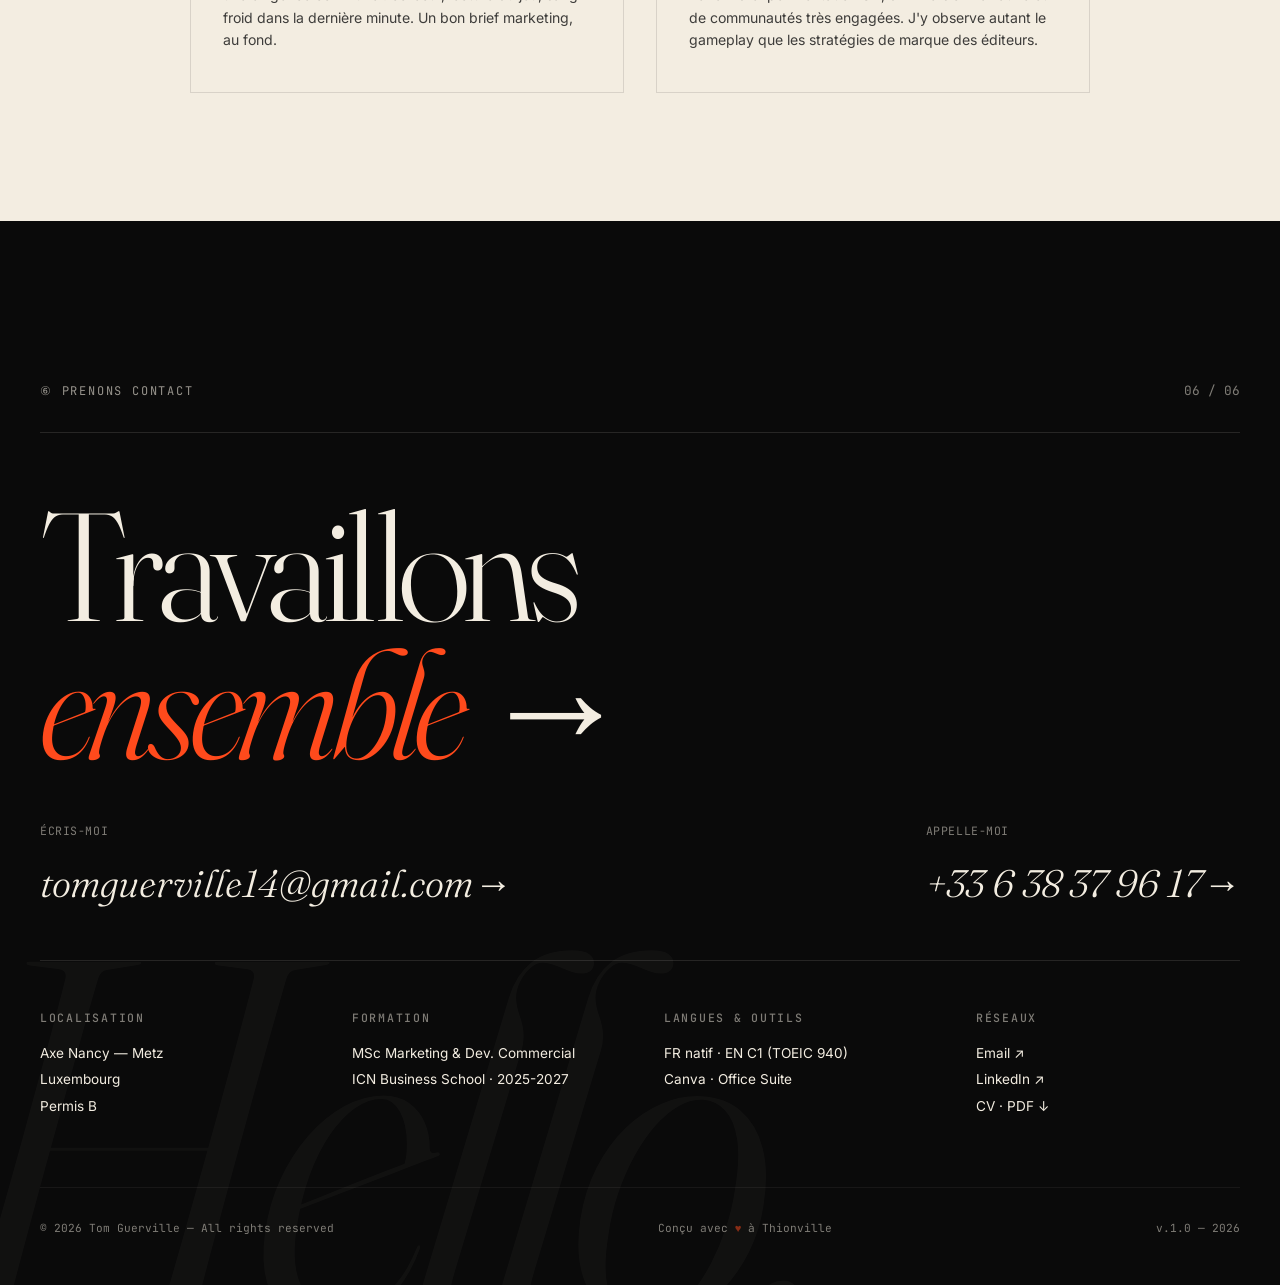
==== commit f64c974c: "Icônes retravaillées pour matcher le style des émoticônes de référence Ballon: motif truncated icosa" ====
--- a/index.html
+++ b/index.html
@@ -548,8 +548,8 @@
   .ic-gaming-svg { width: 110px; height: 110px; }
 
   /* Football animation: ball rolls into goal while spinning */
-  .ic-football-svg .fb-ball { transform-origin: 35px 60px; transition: transform 0.8s cubic-bezier(0.5, 0, 0.25, 1); }
-  .ic-football-svg .fb-goal { opacity: 0; transform-origin: 135px 60px; transform: scale(0.6); transition: opacity 0.5s ease, transform 0.6s cubic-bezier(0.34, 1.56, 0.64, 1); }
+  .ic-football-svg .fb-ball { transform-origin: 35px 55px; transition: transform 0.8s cubic-bezier(0.5, 0, 0.25, 1); }
+  .ic-football-svg .fb-goal { opacity: 0; transform-origin: 132px 70px; transform: scale(0.7); transition: opacity 0.5s ease, transform 0.6s cubic-bezier(0.34, 1.56, 0.64, 1); }
   .ic-football-svg .fb-net { opacity: 0; transition: opacity 0.5s ease 0.3s; }
   .ic-football-svg .fb-trail { opacity: 0; transition: opacity 0.4s ease; }
   .interest-card:hover .ic-football-svg .fb-goal { opacity: 1; transform: scale(1); }
@@ -558,10 +558,10 @@
   .interest-card:hover .ic-football-svg .fb-trail { opacity: 0.4; animation: trailFade 1.6s ease forwards; }
   @keyframes ballRoll {
     0% { transform: translate(0, 0) rotate(0deg); }
-    60% { transform: translate(75px, -8px) rotate(540deg); }
-    75% { transform: translate(90px, 0) rotate(680deg); }
-    85% { transform: translate(85px, 2px) rotate(720deg); }
-    100% { transform: translate(88px, 0) rotate(720deg); }
+    55% { transform: translate(80px, -12px) rotate(540deg); }
+    72% { transform: translate(105px, 6px) rotate(700deg); }
+    85% { transform: translate(98px, 0) rotate(720deg); }
+    100% { transform: translate(100px, 0) rotate(720deg); }
   }
   @keyframes trailFade {
     0%, 40% { opacity: 0.5; }
@@ -1099,60 +1099,57 @@
       </div>
       <div class="ic-icon">
         <svg class="ic-football-svg" viewBox="0 0 180 110" fill="none" stroke="currentColor" stroke-width="2" stroke-linejoin="round" stroke-linecap="round" aria-hidden="true">
-          <!-- Goal (right) -->
+          <!-- Goal (right, 3D perspective) -->
           <g class="fb-goal">
-            <!-- Posts + crossbar -->
-            <rect x="115" y="32" width="2.5" height="56" fill="currentColor" stroke="none" rx="1"/>
-            <rect x="163" y="32" width="2.5" height="56" fill="currentColor" stroke="none" rx="1"/>
-            <rect x="115" y="32" width="50.5" height="2.5" fill="currentColor" stroke="none" rx="1"/>
-            <!-- Net -->
-            <g class="fb-net" stroke="currentColor" stroke-width="0.6" opacity="0.45">
-              <line x1="120" y1="35" x2="120" y2="88"/>
-              <line x1="128" y1="35" x2="128" y2="88"/>
-              <line x1="136" y1="35" x2="136" y2="88"/>
-              <line x1="144" y1="35" x2="144" y2="88"/>
-              <line x1="152" y1="35" x2="152" y2="88"/>
-              <line x1="160" y1="35" x2="160" y2="88"/>
-              <line x1="117" y1="44" x2="164" y2="44"/>
-              <line x1="117" y1="56" x2="164" y2="56"/>
-              <line x1="117" y1="68" x2="164" y2="68"/>
-              <line x1="117" y1="80" x2="164" y2="80"/>
-              <!-- diagonals -->
-              <line x1="117" y1="35" x2="164" y2="88" opacity="0.5"/>
-              <line x1="164" y1="35" x2="117" y2="88" opacity="0.5"/>
+            <!-- Front frame (larger, closer) -->
+            <path d="M95 45 L95 95 M170 45 L170 95 M95 45 L170 45" stroke-width="2.4"/>
+            <!-- Back frame (smaller, further) -->
+            <path d="M108 52 L108 85 M157 52 L157 85 M108 52 L157 52" stroke-width="1.8"/>
+            <!-- Perspective connectors -->
+            <path d="M95 45 L108 52 M170 45 L157 52 M95 95 L108 85 M170 95 L157 85" stroke-width="1.8"/>
+            <!-- Net: vertical lines -->
+            <g class="fb-net" stroke-width="0.8" opacity="0.5">
+              <line x1="115" y1="52" x2="115" y2="85"/>
+              <line x1="122" y1="52" x2="122" y2="85"/>
+              <line x1="129" y1="52" x2="129" y2="85"/>
+              <line x1="136" y1="52" x2="136" y2="85"/>
+              <line x1="143" y1="52" x2="143" y2="85"/>
+              <line x1="150" y1="52" x2="150" y2="85"/>
+              <!-- Horizontals -->
+              <line x1="108" y1="60" x2="157" y2="60"/>
+              <line x1="108" y1="68" x2="157" y2="68"/>
+              <line x1="108" y1="76" x2="157" y2="76"/>
             </g>
             <!-- Ground line -->
-            <line x1="108" y1="88" x2="172" y2="88" stroke-width="1.5"/>
+            <line x1="80" y1="95" x2="178" y2="95" stroke-width="1.5"/>
           </g>
 
-          <!-- Trail of small dots as ball flies -->
+          <!-- Trail -->
           <g class="fb-trail" fill="currentColor" stroke="none">
-            <circle cx="45" cy="62" r="1.2" opacity="0.3"/>
-            <circle cx="58" cy="58" r="1" opacity="0.35"/>
-            <circle cx="72" cy="55" r="0.9" opacity="0.4"/>
-            <circle cx="86" cy="54" r="0.8" opacity="0.45"/>
-            <circle cx="100" cy="56" r="0.7" opacity="0.5"/>
+            <circle cx="45" cy="60" r="1.3" opacity="0.4"/>
+            <circle cx="58" cy="56" r="1.1" opacity="0.45"/>
+            <circle cx="72" cy="54" r="0.9" opacity="0.5"/>
+            <circle cx="85" cy="56" r="0.8" opacity="0.55"/>
           </g>
 
-          <!-- Ball (left) -->
+          <!-- Ball (left, classic truncated icosahedron style) -->
           <g class="fb-ball">
             <!-- Outer circle -->
-            <circle cx="35" cy="60" r="22"/>
-            <!-- Central pentagon (filled) -->
-            <polygon points="35,49 42.5,54.5 39.7,63.5 30.3,63.5 27.5,54.5" fill="currentColor" stroke="none"/>
-            <polygon points="35,49 42.5,54.5 39.7,63.5 30.3,63.5 27.5,54.5"/>
-            <!-- Lines from pentagon vertices to edge -->
-            <line x1="35" y1="49" x2="35" y2="40"/>
-            <line x1="42.5" y1="54.5" x2="51" y2="52"/>
-            <line x1="39.7" y1="63.5" x2="45" y2="72"/>
-            <line x1="30.3" y1="63.5" x2="25" y2="72"/>
-            <line x1="27.5" y1="54.5" x2="19" y2="52"/>
-            <!-- Edge hexagon fragments -->
-            <path d="M35 40 L28 38 M35 40 L42 38"/>
-            <path d="M51 52 L55 46 M51 52 L55 58"/>
-            <path d="M45 72 L50 78 M45 72 L40 78"/>
-            <path d="M25 72 L20 78 M25 72 L30 78"/>
-            <path d="M19 52 L15 58 M19 52 L15 46"/>
+            <circle cx="35" cy="55" r="22" stroke-width="2.4"/>
+            <!-- Central pentagon -->
+            <polygon points="35,42 47.4,51 42.6,65.5 27.4,65.5 22.6,51" stroke-width="2"/>
+            <!-- 5 radial spokes from pentagon vertices to outer panels -->
+            <line x1="35" y1="42" x2="35" y2="33"/>
+            <line x1="47.4" y1="51" x2="55.5" y2="48.5"/>
+            <line x1="42.6" y1="65.5" x2="47" y2="74"/>
+            <line x1="27.4" y1="65.5" x2="23" y2="74"/>
+            <line x1="22.6" y1="51" x2="14.5" y2="48.5"/>
+            <!-- Outer panel boundaries (hexagon sides meeting at outer vertices) -->
+            <path d="M28 33.5 L35 33 L42 33.5"/>
+            <path d="M51 40.5 L55.5 48.5 L57 55"/>
+            <path d="M52 69 L47 74 L39 75"/>
+            <path d="M18 69 L23 74 L31 75"/>
+            <path d="M18 40.5 L14.5 48.5 L13 55"/>
           </g>
         </svg>
       </div>
@@ -1166,34 +1163,41 @@
         <div class="ic-num">02 — GAMING</div>
       </div>
       <div class="ic-icon">
-        <svg class="ic-gaming-svg" viewBox="0 0 100 100" fill="none" stroke="currentColor" stroke-width="2.2" stroke-linejoin="round" stroke-linecap="round" aria-hidden="true">
+        <svg class="ic-gaming-svg" viewBox="0 0 100 100" fill="none" stroke="currentColor" stroke-width="2.8" stroke-linejoin="round" stroke-linecap="round" aria-hidden="true">
           <!-- Glow halo behind -->
-          <circle class="gp-glow" cx="50" cy="55" r="40" fill="currentColor" stroke="none" opacity="0.2"/>
+          <circle class="gp-glow" cx="50" cy="55" r="40" fill="currentColor" stroke="none" opacity="0.15"/>
 
           <g class="gp-body">
-            <!-- Top triggers (shoulder buttons) -->
-            <path d="M28 38 Q22 30 28 25 L40 25 Q44 25 44 30"/>
-            <path d="M72 38 Q78 30 72 25 L60 25 Q56 25 56 30"/>
-            <!-- Main body -->
-            <path d="M28 38 Q14 38 10 54 L6 76 Q4 88 16 88 Q26 88 31 80 L36 72 L64 72 L69 80 Q74 88 84 88 Q96 88 94 76 L90 54 Q86 38 72 38 Q60 36 50 36 Q40 36 28 38 Z"/>
-
-            <!-- D-pad cross (left) -->
-            <path d="M22 48 L22 54 L16 54 L16 60 L22 60 L22 66 L28 66 L28 60 L34 60 L34 54 L28 54 L28 48 Z"/>
+            <!-- Top triggers (two small bars) -->
+            <rect x="28" y="22" width="14" height="4" rx="2" fill="currentColor" stroke="none"/>
+            <rect x="58" y="22" width="14" height="4" rx="2" fill="currentColor" stroke="none"/>
+
+            <!-- Main body with rounded handles -->
+            <path d="M 24 32
+                     L 76 32
+                     Q 88 32 90 44
+                     L 93 66
+                     Q 94 80 82 82
+                     Q 71 82 65 74
+                     L 60 66
+                     L 40 66
+                     L 35 74
+                     Q 29 82 18 82
+                     Q 6 80 7 66
+                     L 10 44
+                     Q 12 32 24 32 Z"/>
+
+            <!-- D-pad (plus sign outlined) -->
+            <path d="M 22 50 L 28 50 L 28 44 L 36 44 L 36 50 L 42 50 L 42 58 L 36 58 L 36 64 L 28 64 L 28 58 L 22 58 Z"/>
 
             <!-- Action buttons diamond (right) -->
-            <circle class="gp-btn gp-btn-a" cx="78" cy="50" r="3" fill="currentColor" stroke="none"/>
-            <circle class="gp-btn gp-btn-b" cx="86" cy="58" r="3" fill="currentColor" stroke="none"/>
-            <circle class="gp-btn gp-btn-x" cx="78" cy="66" r="3" fill="currentColor" stroke="none"/>
-            <circle class="gp-btn gp-btn-y" cx="70" cy="58" r="3" fill="currentColor" stroke="none"/>
-
-            <!-- Analog sticks -->
-            <circle cx="40" cy="74" r="4.5"/>
-            <circle cx="40" cy="74" r="1.5" fill="currentColor" stroke="none"/>
-            <circle cx="60" cy="74" r="4.5"/>
-            <circle cx="60" cy="74" r="1.5" fill="currentColor" stroke="none"/>
-
-            <!-- Center status LED -->
-            <line x1="47" y1="46" x2="53" y2="46"/>
+            <circle class="gp-btn gp-btn-a" cx="70" cy="46" r="2.8" fill="currentColor" stroke="none"/>
+            <circle class="gp-btn gp-btn-b" cx="80" cy="54" r="2.8" fill="currentColor" stroke="none"/>
+            <circle class="gp-btn gp-btn-x" cx="70" cy="62" r="2.8" fill="currentColor" stroke="none"/>
+            <circle class="gp-btn gp-btn-y" cx="60" cy="54" r="2.8" fill="currentColor" stroke="none"/>
+
+            <!-- Bottom select/start bar -->
+            <rect x="44" y="72" width="12" height="3" rx="1.5" fill="currentColor" stroke="none"/>
           </g>
         </svg>
       </div>
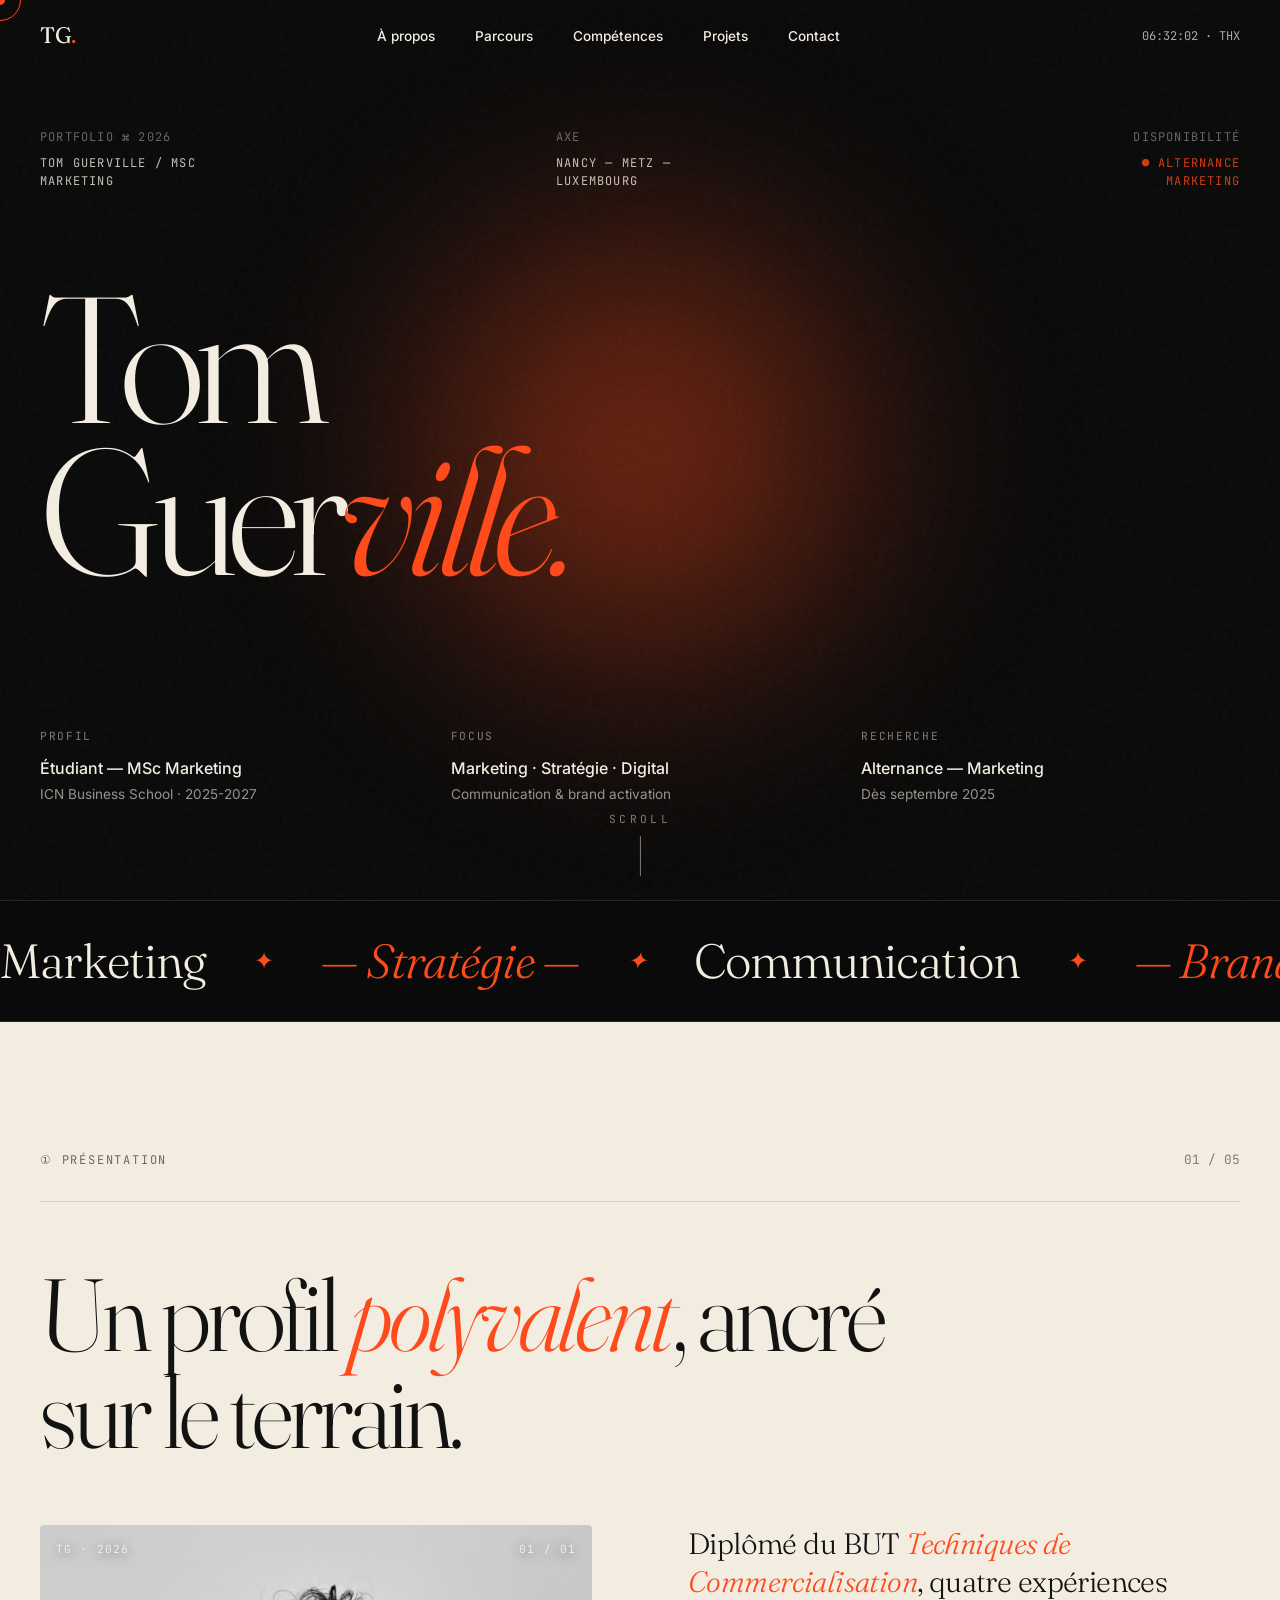
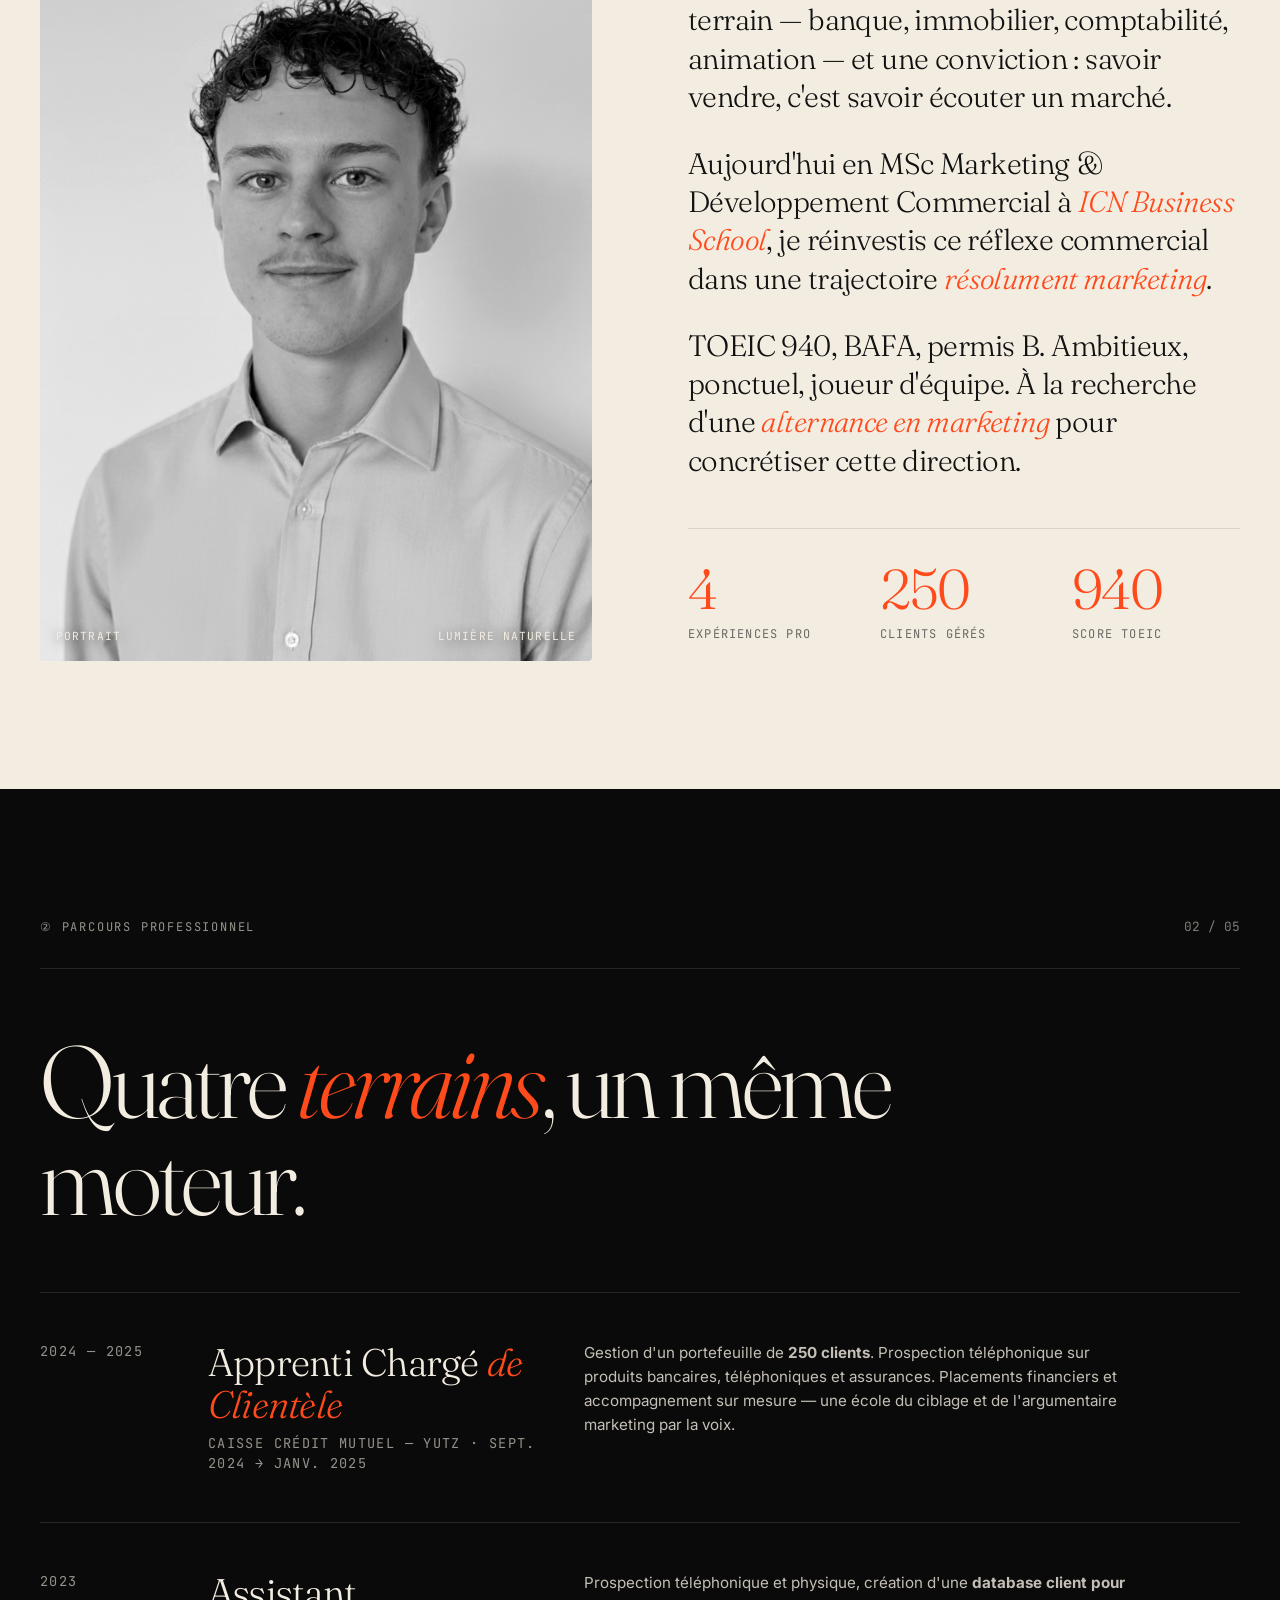
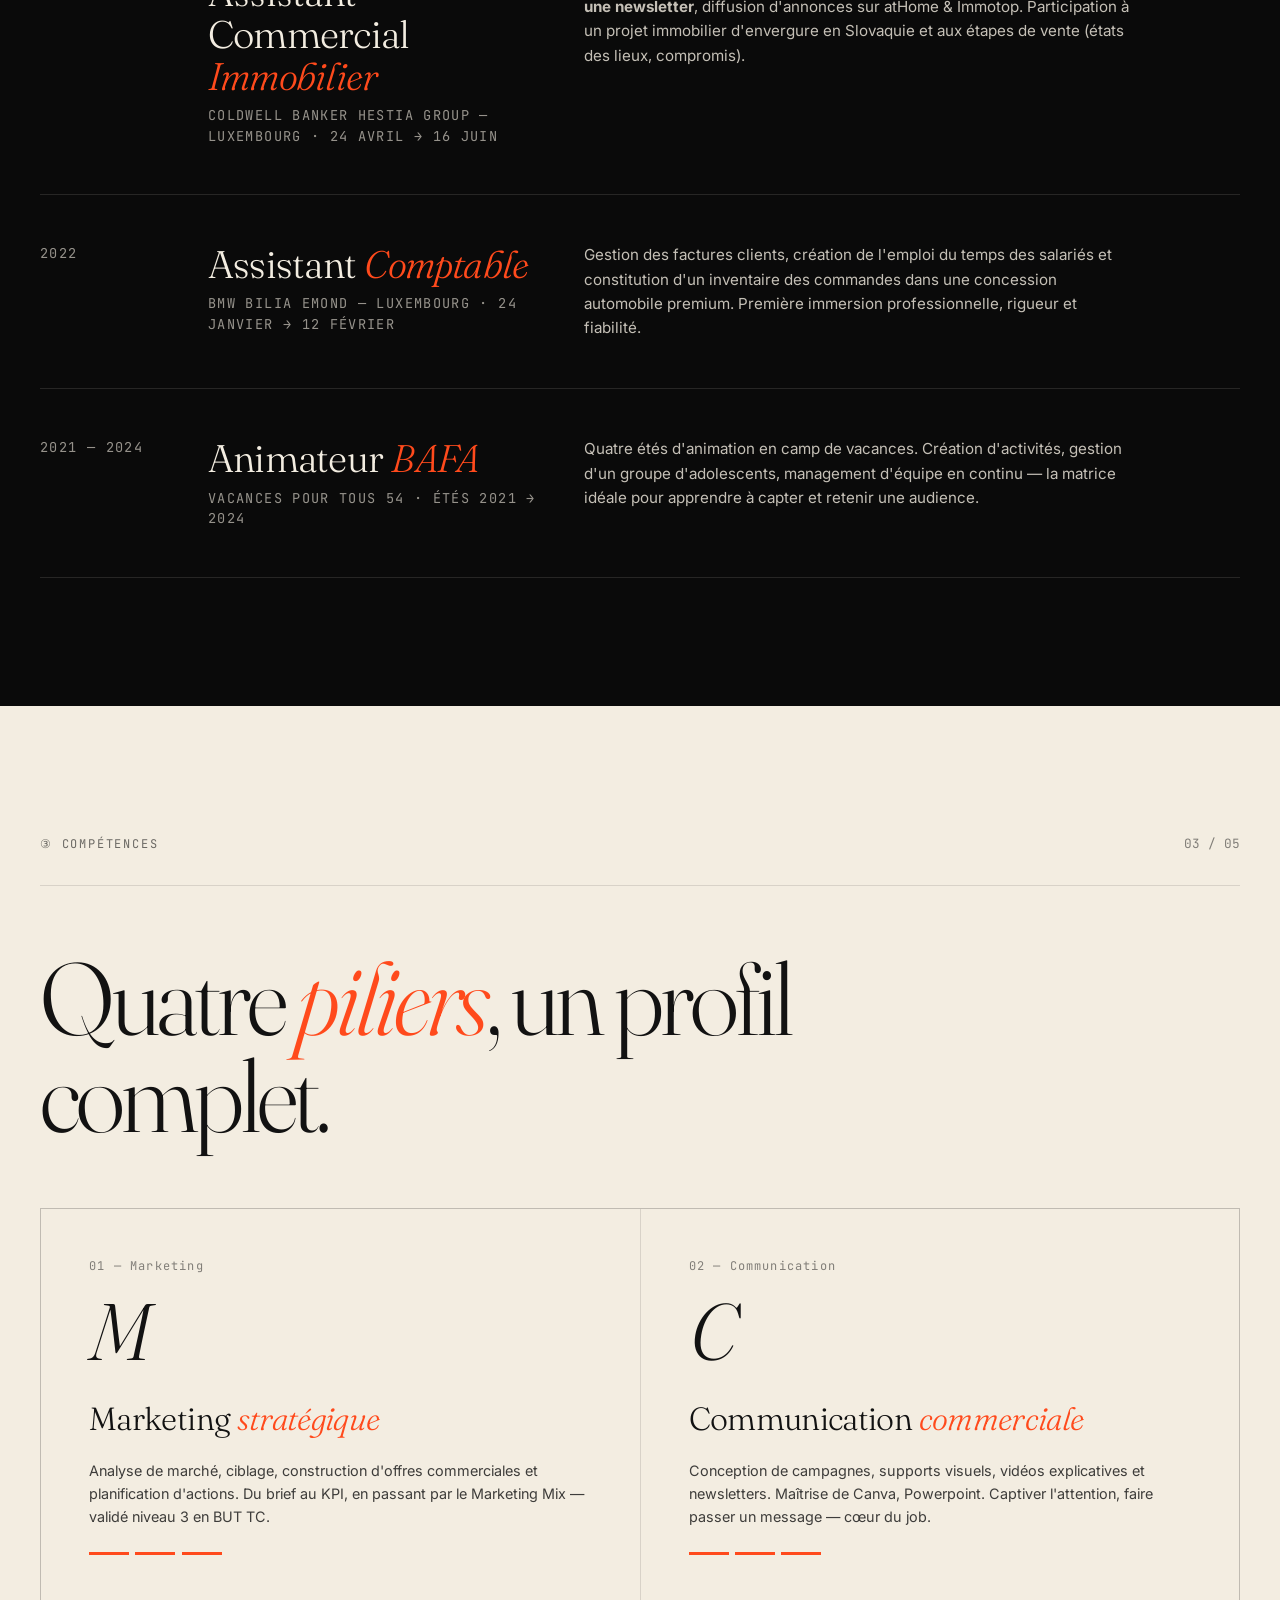
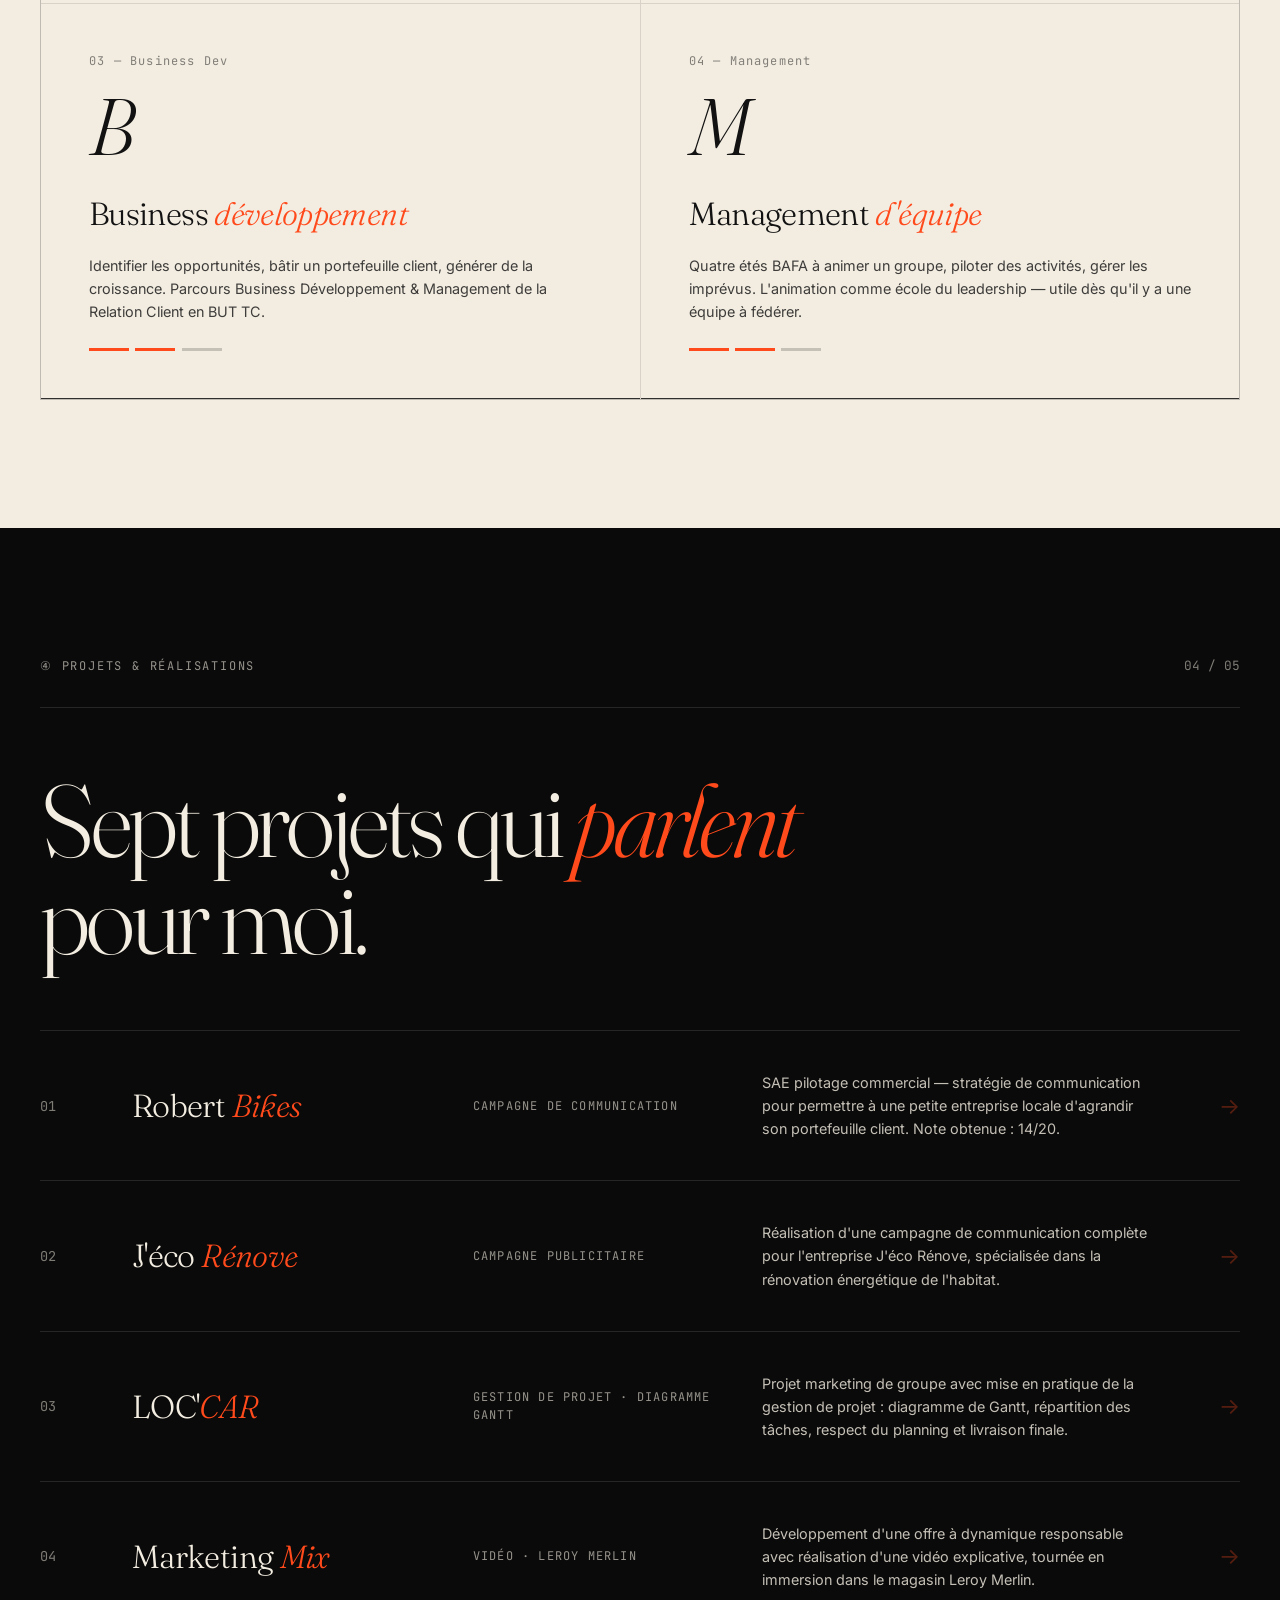
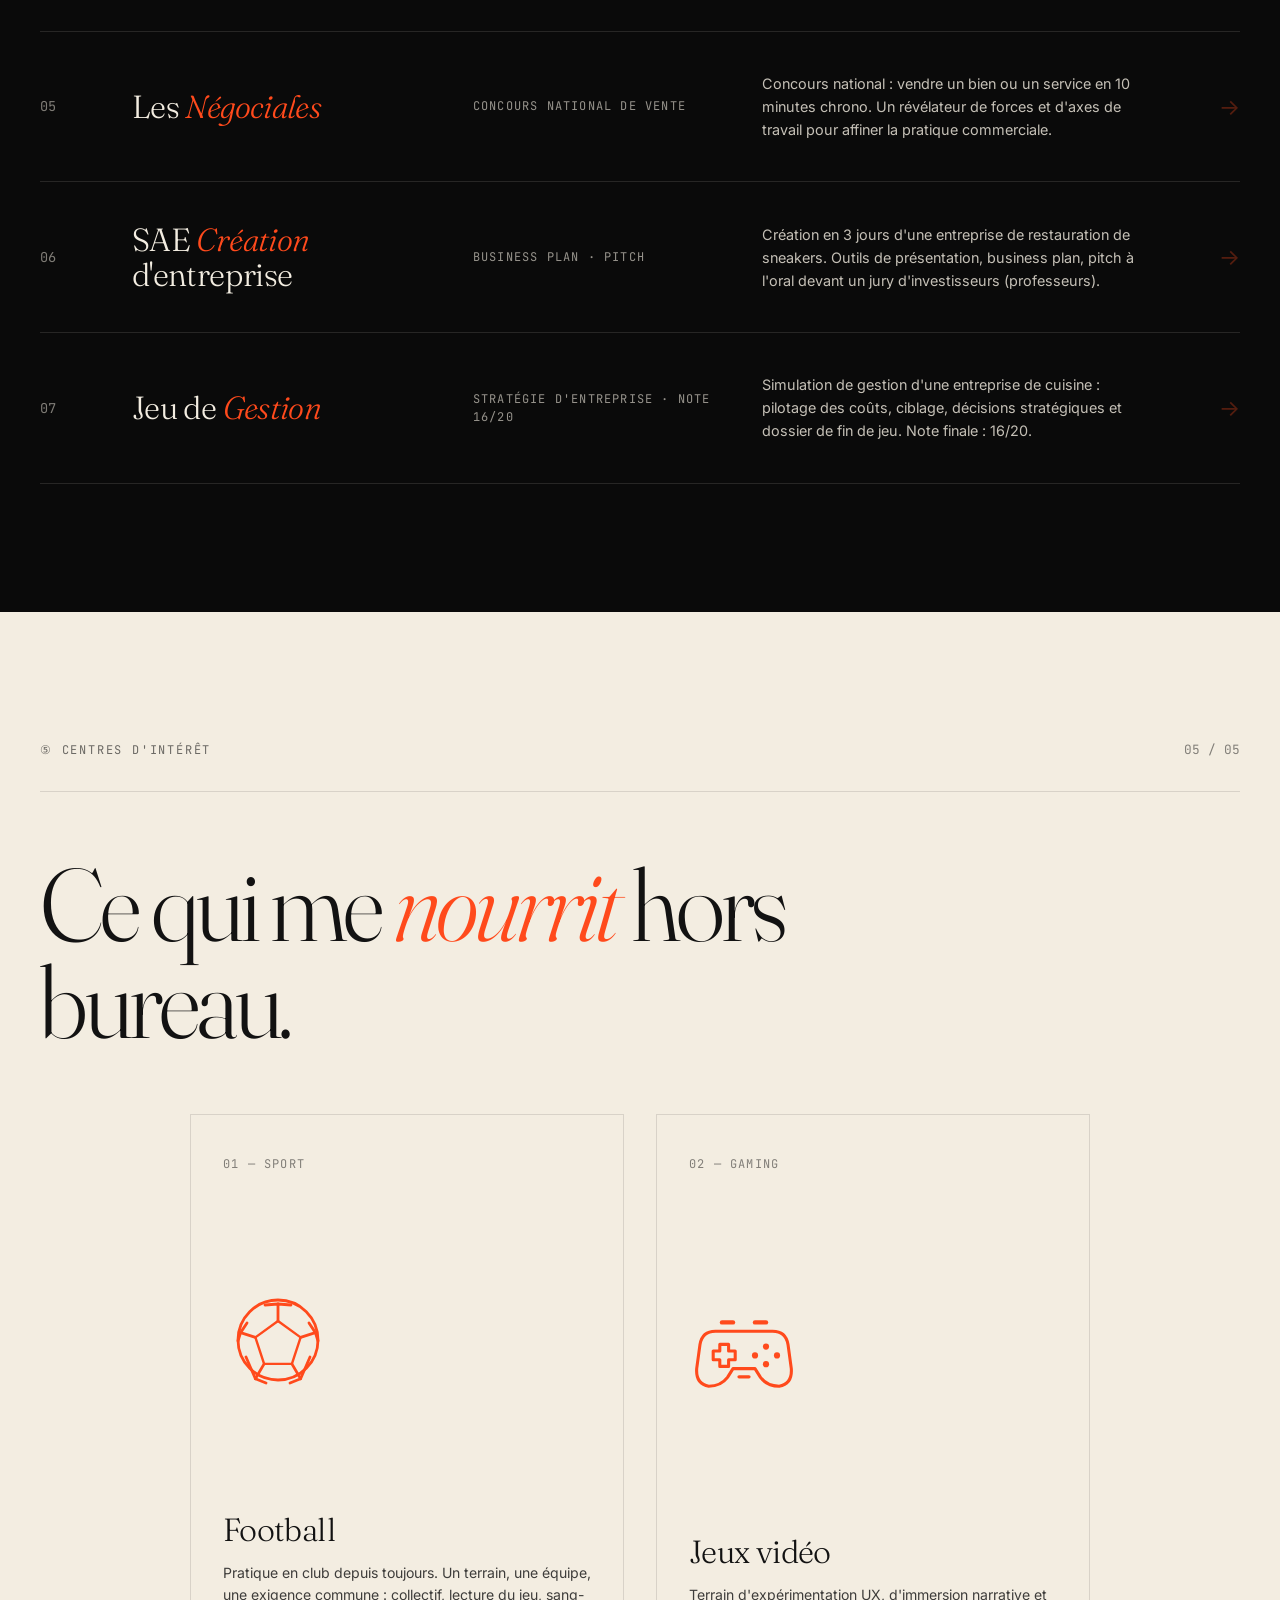
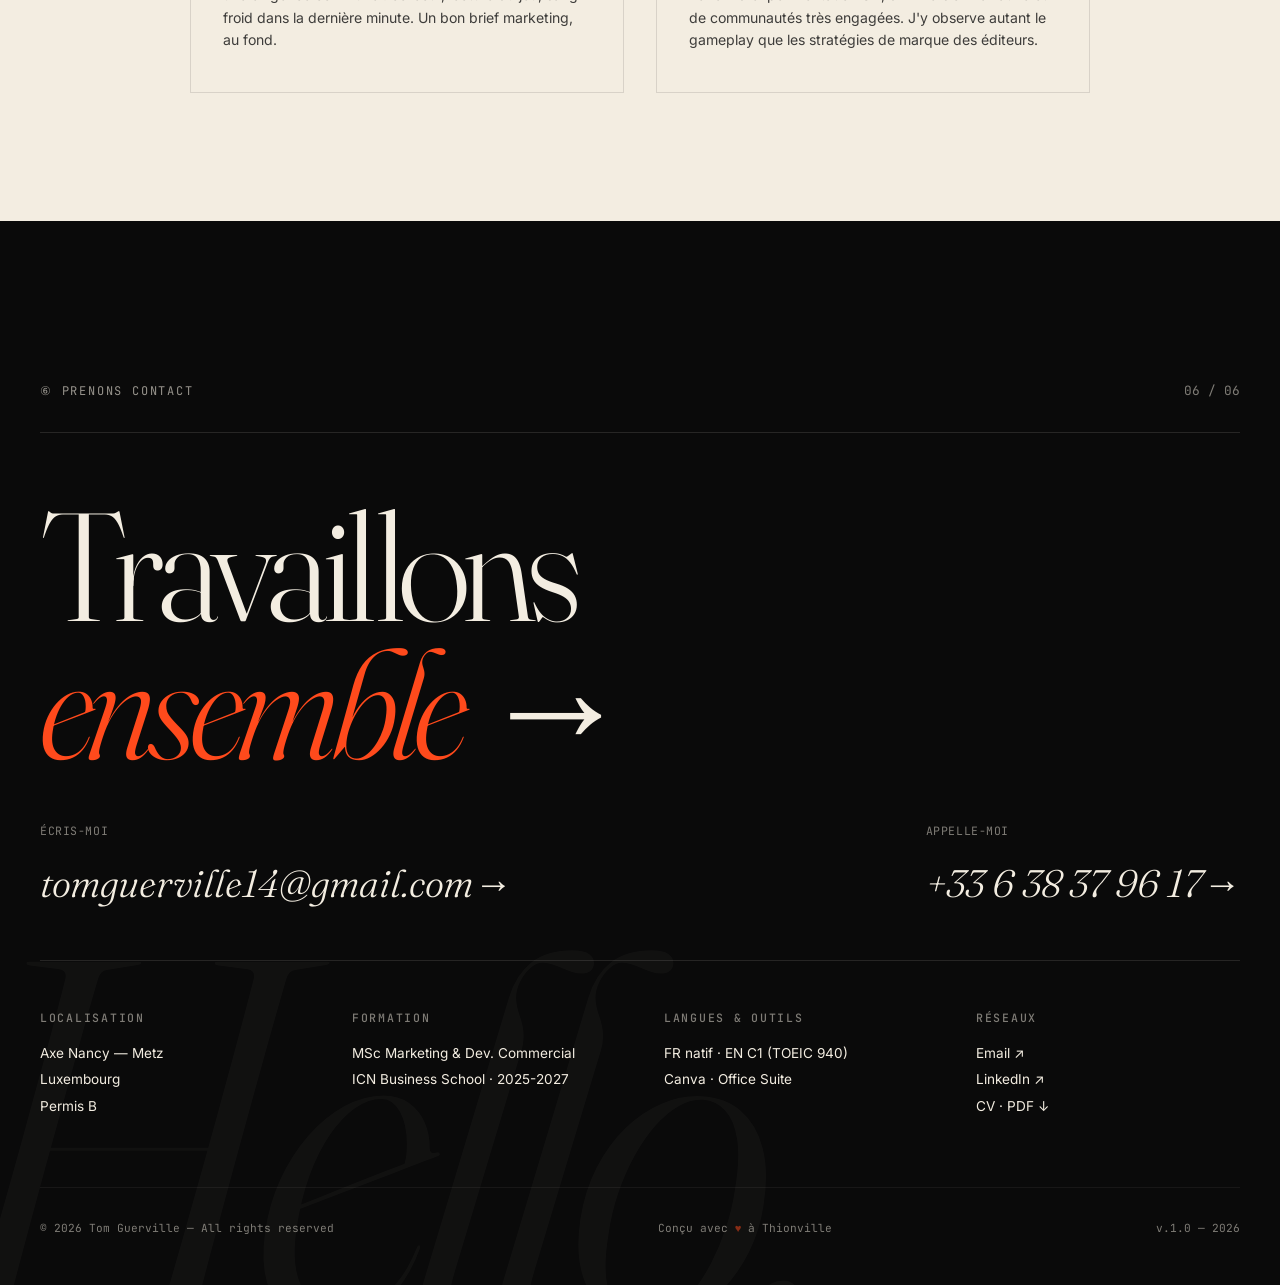
==== commit 89d8e3d0: "Simplification icône football: ballon centré seul qui tourne au hover - Suppression du but, du filet" ====
--- a/index.html
+++ b/index.html
@@ -544,28 +544,18 @@
     align-items: center;
   }
   .interest-card .ic-icon svg { display: block; overflow: visible; }
-  .ic-football-svg { width: 180px; height: 110px; }
+  .ic-football-svg { width: 110px; height: 110px; }
   .ic-gaming-svg { width: 110px; height: 110px; }
 
-  /* Football animation: ball rolls into goal while spinning */
-  .ic-football-svg .fb-ball { transform-origin: 35px 55px; transition: transform 0.8s cubic-bezier(0.5, 0, 0.25, 1); }
-  .ic-football-svg .fb-goal { opacity: 0; transform-origin: 132px 70px; transform: scale(0.7); transition: opacity 0.5s ease, transform 0.6s cubic-bezier(0.34, 1.56, 0.64, 1); }
-  .ic-football-svg .fb-net { opacity: 0; transition: opacity 0.5s ease 0.3s; }
-  .ic-football-svg .fb-trail { opacity: 0; transition: opacity 0.4s ease; }
-  .interest-card:hover .ic-football-svg .fb-goal { opacity: 1; transform: scale(1); }
-  .interest-card:hover .ic-football-svg .fb-ball { animation: ballRoll 1.6s cubic-bezier(0.45, 0.05, 0.35, 1) forwards; }
-  .interest-card:hover .ic-football-svg .fb-net { opacity: 1; }
-  .interest-card:hover .ic-football-svg .fb-trail { opacity: 0.4; animation: trailFade 1.6s ease forwards; }
-  @keyframes ballRoll {
-    0% { transform: translate(0, 0) rotate(0deg); }
-    55% { transform: translate(80px, -12px) rotate(540deg); }
-    72% { transform: translate(105px, 6px) rotate(700deg); }
-    85% { transform: translate(98px, 0) rotate(720deg); }
-    100% { transform: translate(100px, 0) rotate(720deg); }
-  }
-  @keyframes trailFade {
-    0%, 40% { opacity: 0.5; }
-    100% { opacity: 0; }
+  /* Football: ball spins on hover */
+  .ic-football-svg .fb-ball { transform-origin: 55px 55px; transition: transform 0.6s cubic-bezier(0.23, 1, 0.32, 1); }
+  .ic-football-svg .fb-glow { opacity: 0; transition: opacity 0.6s ease; transform-origin: 55px 55px; }
+  .interest-card:hover .ic-football-svg .fb-ball { animation: ballSpin 1.4s cubic-bezier(0.34, 1.56, 0.64, 1) forwards; }
+  .interest-card:hover .ic-football-svg .fb-glow { opacity: 1; animation: glowPulse 1.2s ease-in-out infinite; }
+  @keyframes ballSpin {
+    0% { transform: rotate(0deg) scale(1); }
+    30% { transform: rotate(120deg) scale(1.08); }
+    100% { transform: rotate(720deg) scale(1); }
   }
 
   /* Gaming animation: controller spins + buttons pulse */
@@ -1098,58 +1088,27 @@
         <div class="ic-num">01 — SPORT</div>
       </div>
       <div class="ic-icon">
-        <svg class="ic-football-svg" viewBox="0 0 180 110" fill="none" stroke="currentColor" stroke-width="2" stroke-linejoin="round" stroke-linecap="round" aria-hidden="true">
-          <!-- Goal (right, 3D perspective) -->
-          <g class="fb-goal">
-            <!-- Front frame (larger, closer) -->
-            <path d="M95 45 L95 95 M170 45 L170 95 M95 45 L170 45" stroke-width="2.4"/>
-            <!-- Back frame (smaller, further) -->
-            <path d="M108 52 L108 85 M157 52 L157 85 M108 52 L157 52" stroke-width="1.8"/>
-            <!-- Perspective connectors -->
-            <path d="M95 45 L108 52 M170 45 L157 52 M95 95 L108 85 M170 95 L157 85" stroke-width="1.8"/>
-            <!-- Net: vertical lines -->
-            <g class="fb-net" stroke-width="0.8" opacity="0.5">
-              <line x1="115" y1="52" x2="115" y2="85"/>
-              <line x1="122" y1="52" x2="122" y2="85"/>
-              <line x1="129" y1="52" x2="129" y2="85"/>
-              <line x1="136" y1="52" x2="136" y2="85"/>
-              <line x1="143" y1="52" x2="143" y2="85"/>
-              <line x1="150" y1="52" x2="150" y2="85"/>
-              <!-- Horizontals -->
-              <line x1="108" y1="60" x2="157" y2="60"/>
-              <line x1="108" y1="68" x2="157" y2="68"/>
-              <line x1="108" y1="76" x2="157" y2="76"/>
-            </g>
-            <!-- Ground line -->
-            <line x1="80" y1="95" x2="178" y2="95" stroke-width="1.5"/>
-          </g>
-
-          <!-- Trail -->
-          <g class="fb-trail" fill="currentColor" stroke="none">
-            <circle cx="45" cy="60" r="1.3" opacity="0.4"/>
-            <circle cx="58" cy="56" r="1.1" opacity="0.45"/>
-            <circle cx="72" cy="54" r="0.9" opacity="0.5"/>
-            <circle cx="85" cy="56" r="0.8" opacity="0.55"/>
-          </g>
-
-          <!-- Ball (left, classic truncated icosahedron style) -->
+        <svg class="ic-football-svg" viewBox="0 0 110 110" fill="none" stroke="currentColor" stroke-width="2.8" stroke-linejoin="round" stroke-linecap="round" aria-hidden="true">
+          <!-- Glow halo -->
+          <circle class="fb-glow" cx="55" cy="55" r="44" fill="currentColor" stroke="none" opacity="0.15"/>
+
           <g class="fb-ball">
             <!-- Outer circle -->
-            <circle cx="35" cy="55" r="22" stroke-width="2.4"/>
+            <circle cx="55" cy="55" r="40"/>
             <!-- Central pentagon -->
-            <polygon points="35,42 47.4,51 42.6,65.5 27.4,65.5 22.6,51" stroke-width="2"/>
+            <polygon points="55,36 77.6,52.4 68.9,78.9 41.1,78.9 32.4,52.4" stroke-width="2.4"/>
             <!-- 5 radial spokes from pentagon vertices to outer panels -->
-            <line x1="35" y1="42" x2="35" y2="33"/>
-            <line x1="47.4" y1="51" x2="55.5" y2="48.5"/>
-            <line x1="42.6" y1="65.5" x2="47" y2="74"/>
-            <line x1="27.4" y1="65.5" x2="23" y2="74"/>
-            <line x1="22.6" y1="51" x2="14.5" y2="48.5"/>
-            <!-- Outer panel boundaries (hexagon sides meeting at outer vertices) -->
-            <path d="M28 33.5 L35 33 L42 33.5"/>
-            <path d="M51 40.5 L55.5 48.5 L57 55"/>
-            <path d="M52 69 L47 74 L39 75"/>
-            <path d="M18 69 L23 74 L31 75"/>
-            <path d="M18 40.5 L14.5 48.5 L13 55"/>
+            <line x1="55" y1="36" x2="55" y2="19"/>
+            <line x1="77.6" y1="52.4" x2="92.4" y2="47.6"/>
+            <line x1="68.9" y1="78.9" x2="77.6" y2="93.8"/>
+            <line x1="41.1" y1="78.9" x2="32.4" y2="93.8"/>
+            <line x1="32.4" y1="52.4" x2="17.6" y2="47.6"/>
+            <!-- Outer panel boundaries (pentagon-pointing edges at circle rim) -->
+            <path d="M42 20 L55 19 L68 20"/>
+            <path d="M86 38 L92.4 47.6 L95 56"/>
+            <path d="M87 72 L77.6 93.8 L67 98"/>
+            <path d="M23 72 L32.4 93.8 L43 98"/>
+            <path d="M24 38 L17.6 47.6 L15 56"/>
           </g>
         </svg>
       </div>
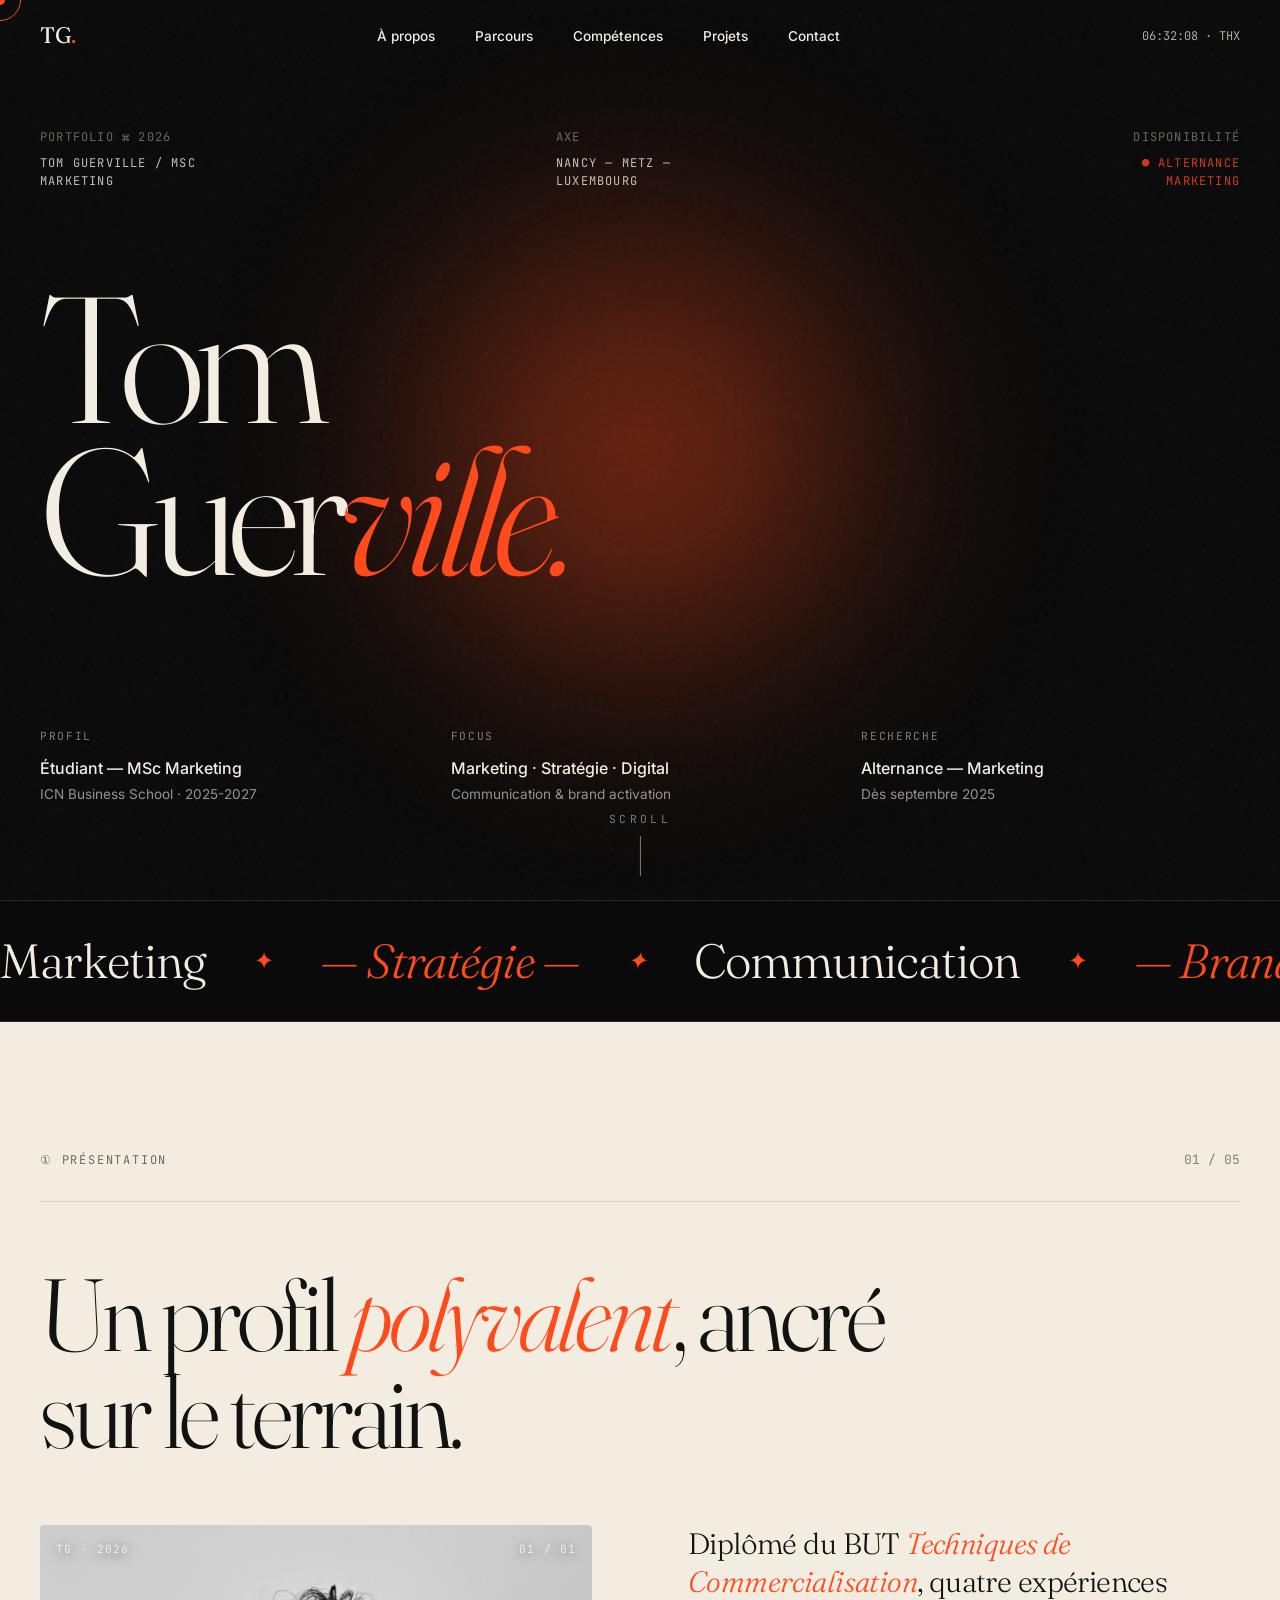
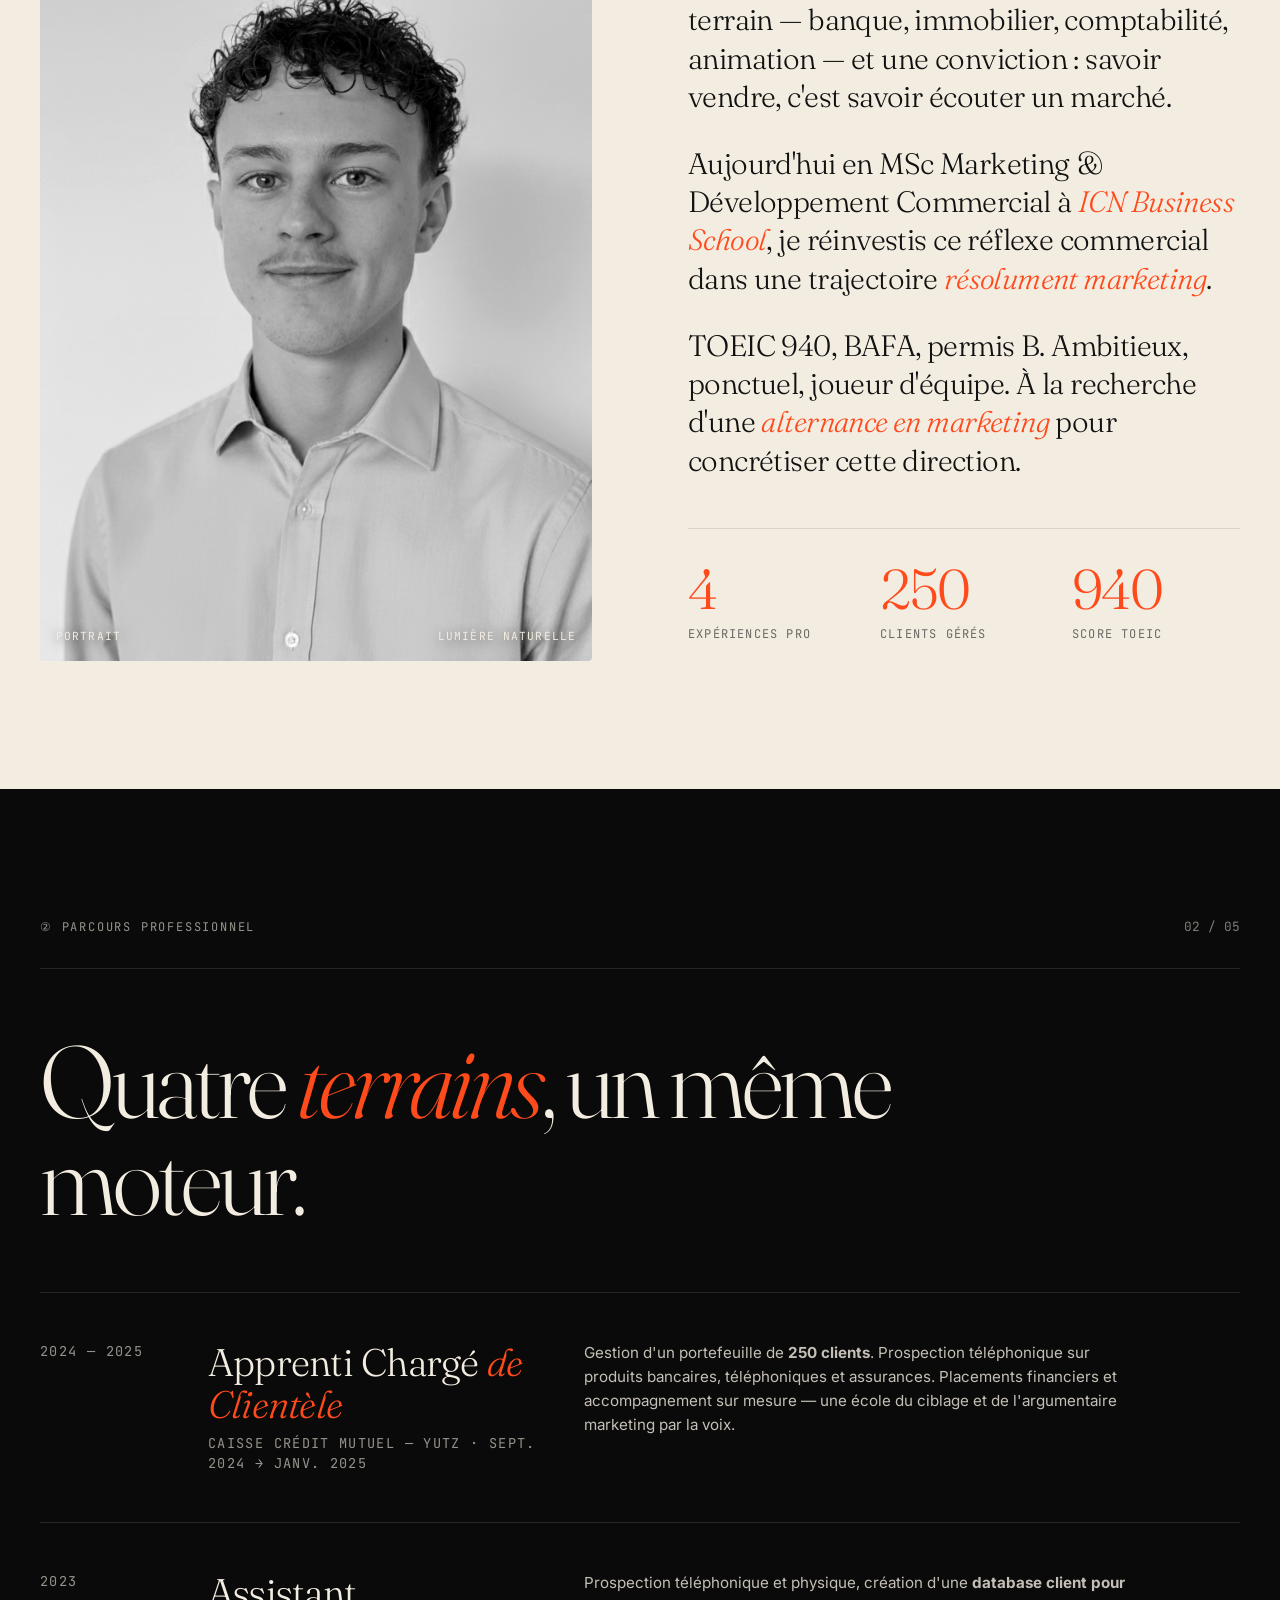
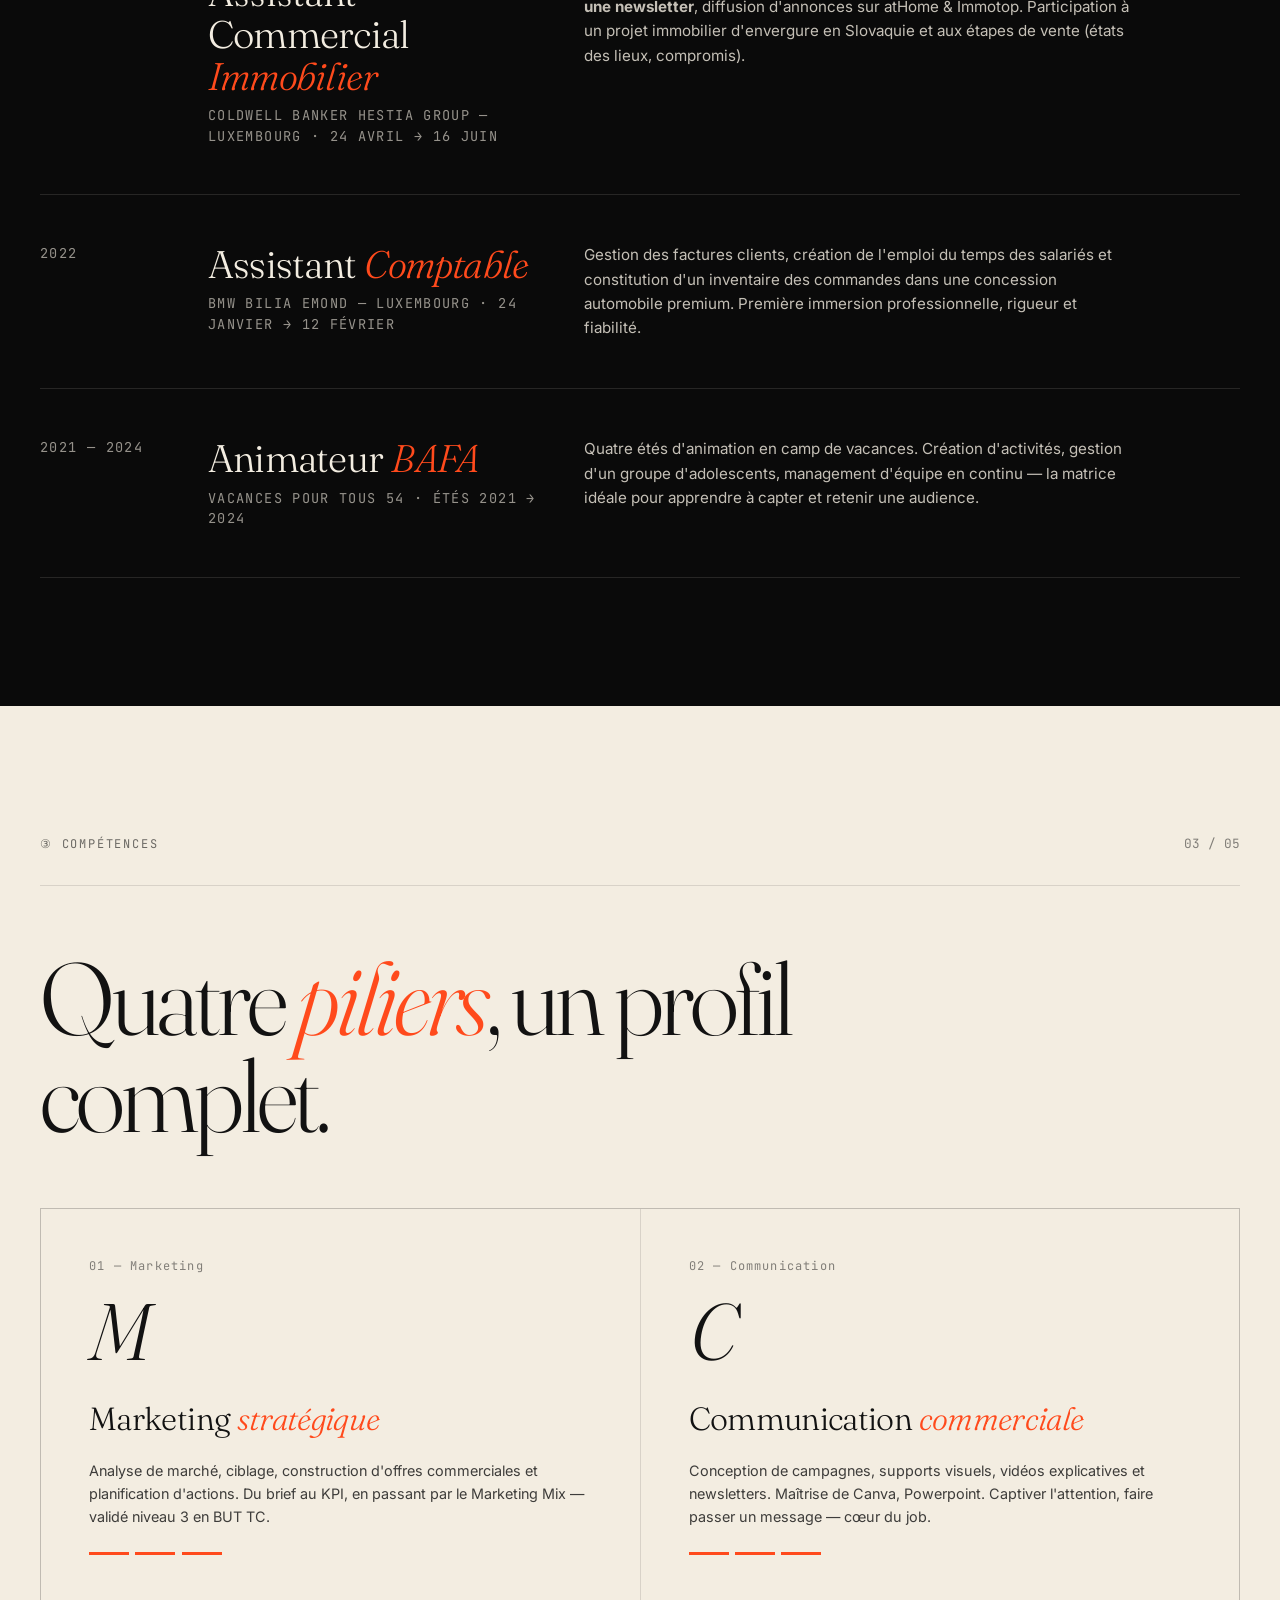
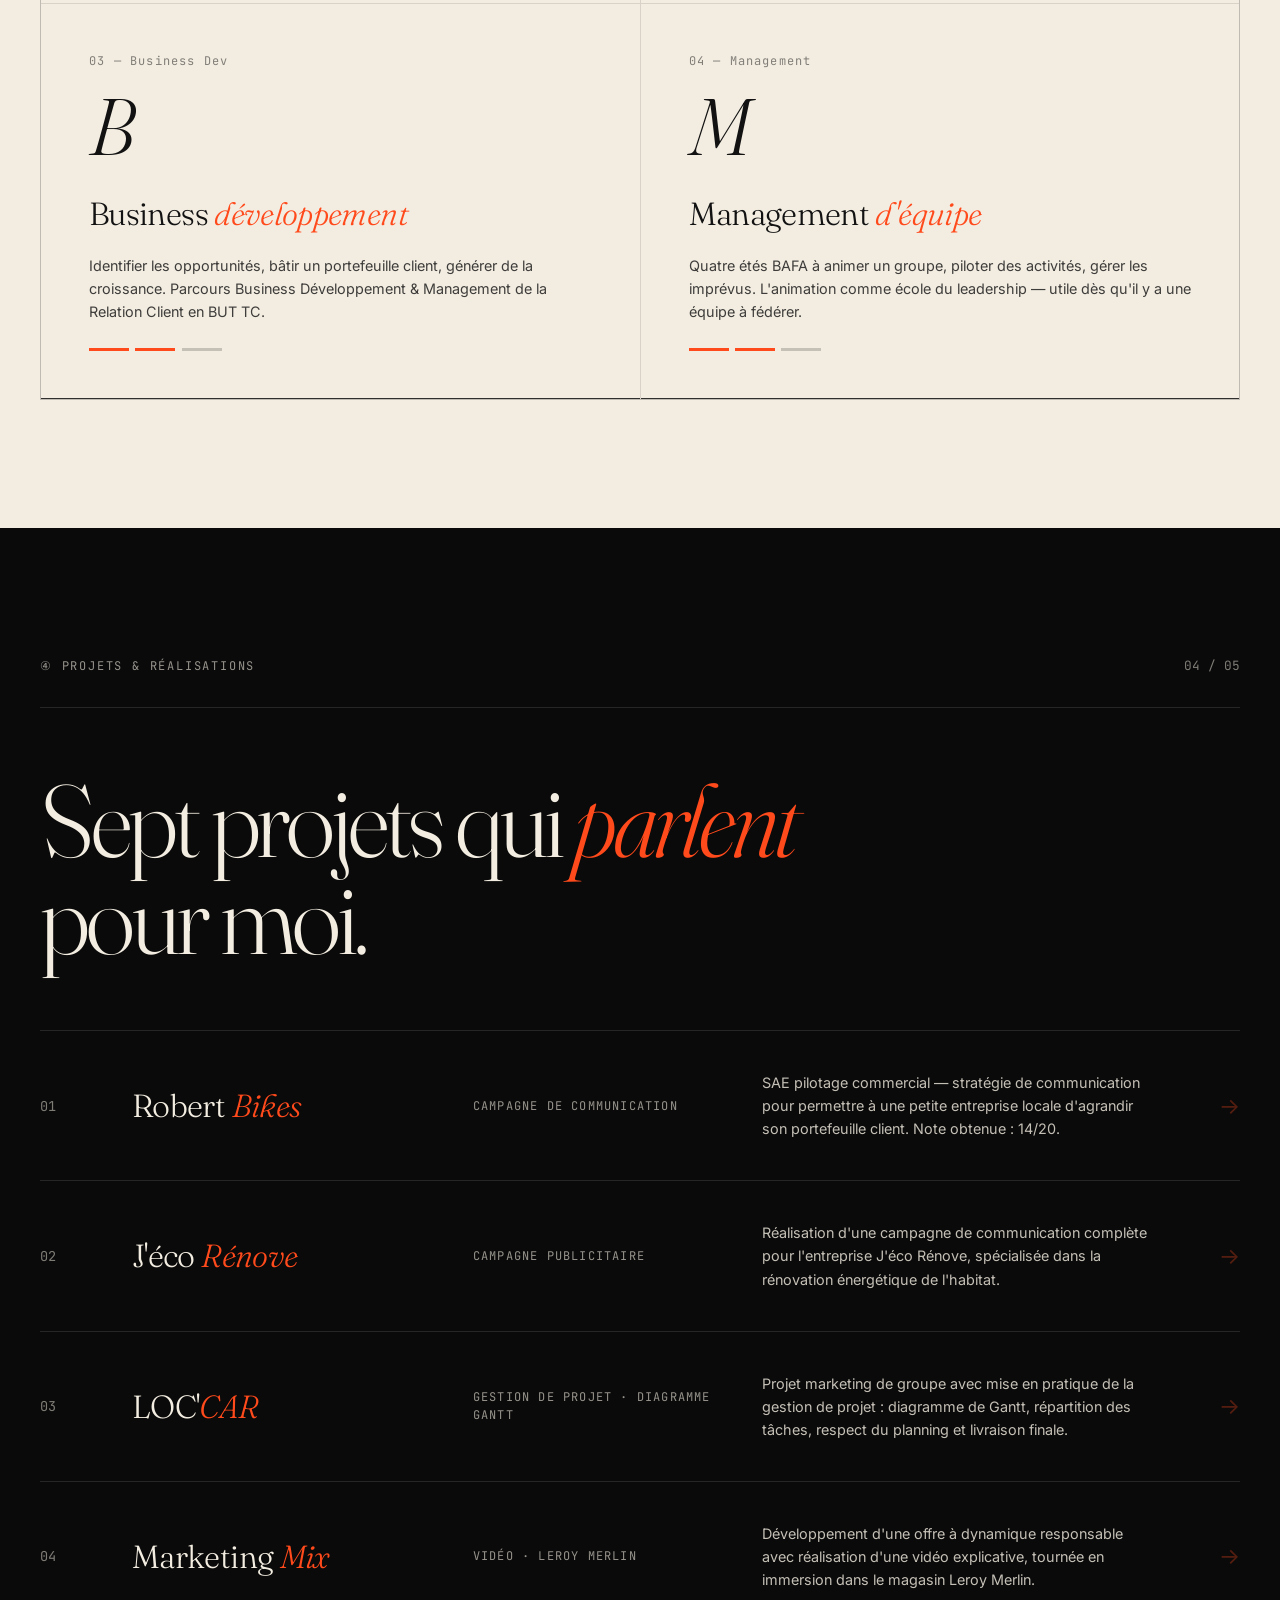
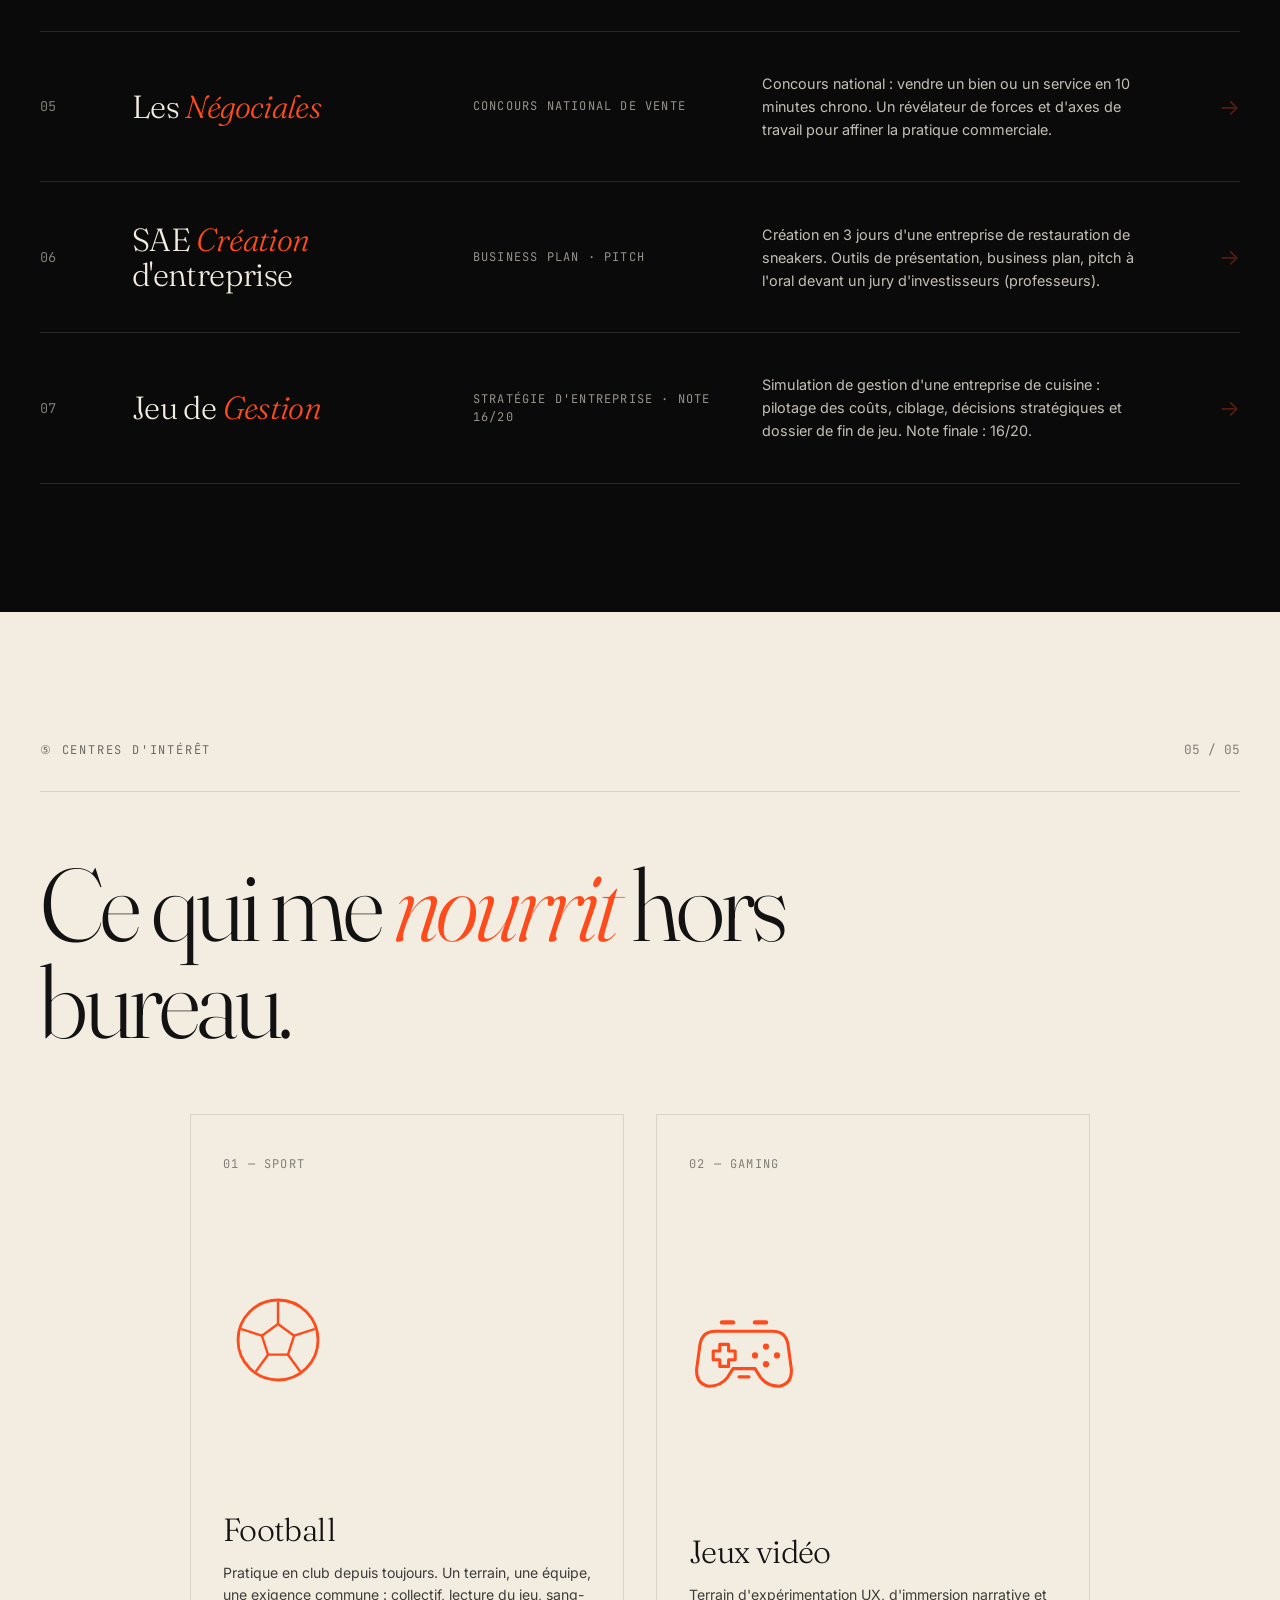
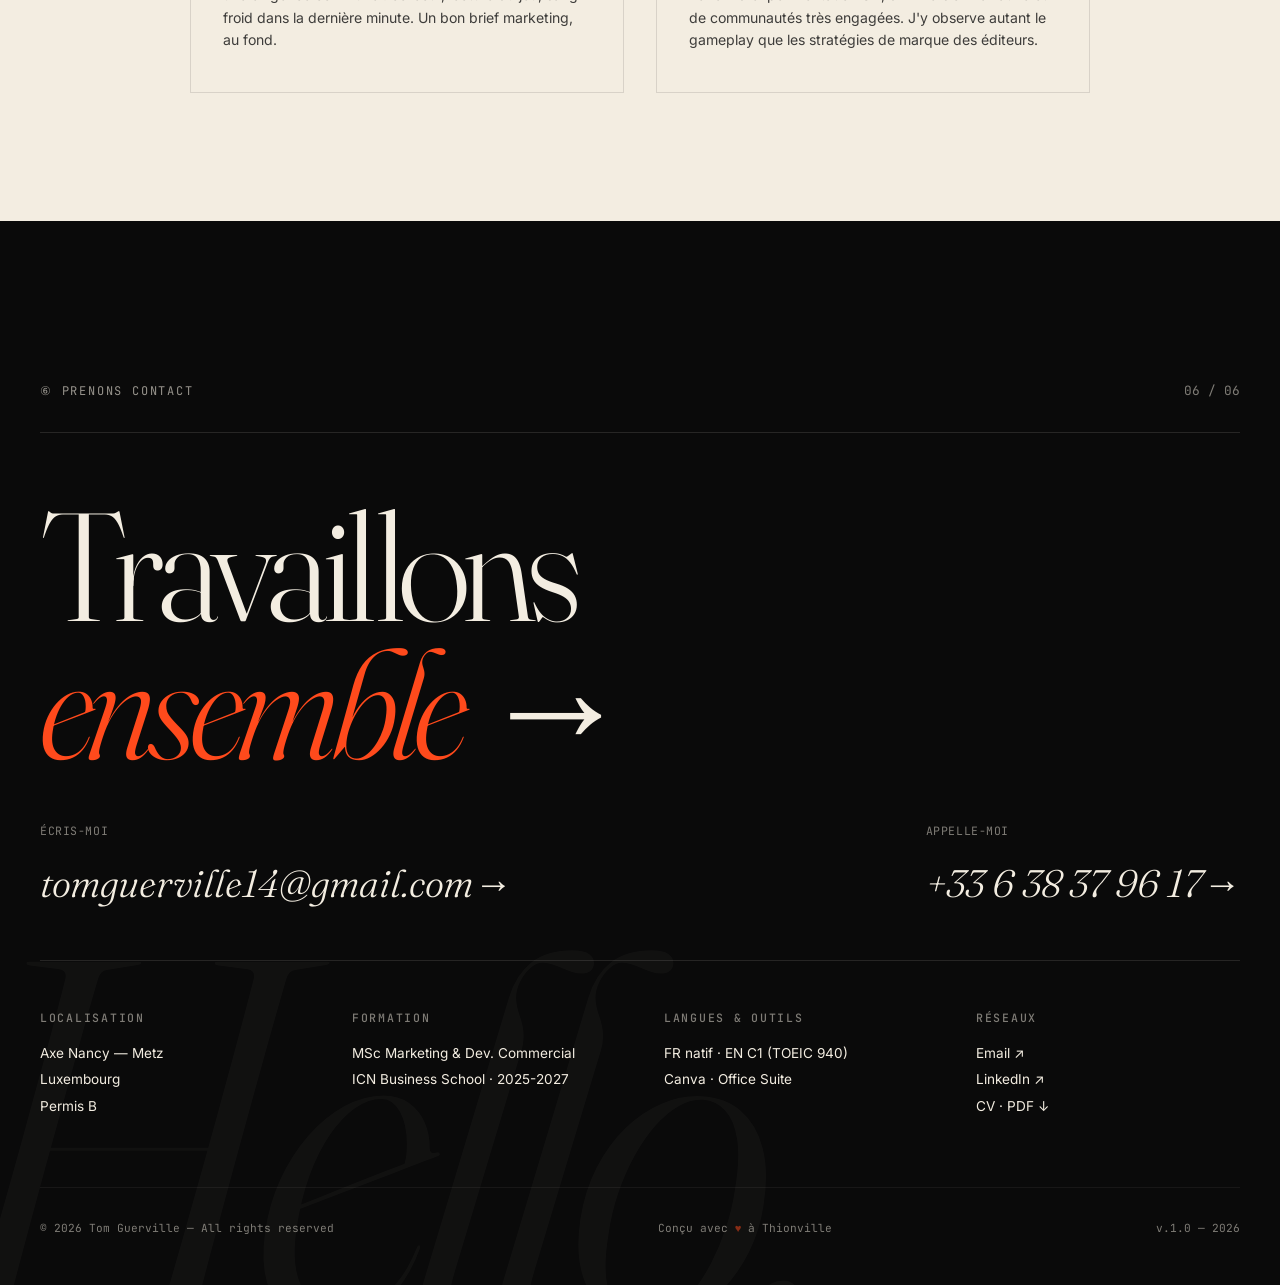
==== commit 0d34aeee: "Ballon de foot épuré et parfaitement rond avec clipPath Co-Authored-By: Claude Opus 4.7 <noreply@ant" ====
--- a/index.html
+++ b/index.html
@@ -1088,27 +1088,32 @@
         <div class="ic-num">01 — SPORT</div>
       </div>
       <div class="ic-icon">
-        <svg class="ic-football-svg" viewBox="0 0 110 110" fill="none" stroke="currentColor" stroke-width="2.8" stroke-linejoin="round" stroke-linecap="round" aria-hidden="true">
+        <svg class="ic-football-svg" viewBox="0 0 110 110" fill="none" stroke="currentColor" stroke-width="2.4" stroke-linejoin="round" stroke-linecap="round" aria-hidden="true">
           <!-- Glow halo -->
           <circle class="fb-glow" cx="55" cy="55" r="44" fill="currentColor" stroke="none" opacity="0.15"/>
 
+          <defs>
+            <clipPath id="fb-clip">
+              <circle cx="55" cy="55" r="38.6"/>
+            </clipPath>
+          </defs>
+
           <g class="fb-ball">
-            <!-- Outer circle -->
-            <circle cx="55" cy="55" r="40"/>
-            <!-- Central pentagon -->
-            <polygon points="55,36 77.6,52.4 68.9,78.9 41.1,78.9 32.4,52.4" stroke-width="2.4"/>
-            <!-- 5 radial spokes from pentagon vertices to outer panels -->
-            <line x1="55" y1="36" x2="55" y2="19"/>
-            <line x1="77.6" y1="52.4" x2="92.4" y2="47.6"/>
-            <line x1="68.9" y1="78.9" x2="77.6" y2="93.8"/>
-            <line x1="41.1" y1="78.9" x2="32.4" y2="93.8"/>
-            <line x1="32.4" y1="52.4" x2="17.6" y2="47.6"/>
-            <!-- Outer panel boundaries (pentagon-pointing edges at circle rim) -->
-            <path d="M42 20 L55 19 L68 20"/>
-            <path d="M86 38 L92.4 47.6 L95 56"/>
-            <path d="M87 72 L77.6 93.8 L67 98"/>
-            <path d="M23 72 L32.4 93.8 L43 98"/>
-            <path d="M24 38 L17.6 47.6 L15 56"/>
+            <!-- Ball outer circle -->
+            <circle cx="55" cy="55" r="40" stroke-width="2.8"/>
+
+            <!-- Inner pattern clipped to stay inside the ball -->
+            <g clip-path="url(#fb-clip)">
+              <!-- Central pentagon -->
+              <polygon points="55,39 71.12,50.71 64.96,69.67 45.04,69.67 38.88,50.71"/>
+
+              <!-- Seams from pentagon vertices outward to the edge -->
+              <line x1="55" y1="39" x2="55" y2="15"/>
+              <line x1="71.12" y1="50.71" x2="93.93" y2="43.30"/>
+              <line x1="64.96" y1="69.67" x2="79.06" y2="89.07"/>
+              <line x1="45.04" y1="69.67" x2="30.94" y2="89.07"/>
+              <line x1="38.88" y1="50.71" x2="16.07" y2="43.30"/>
+            </g>
           </g>
         </svg>
       </div>
